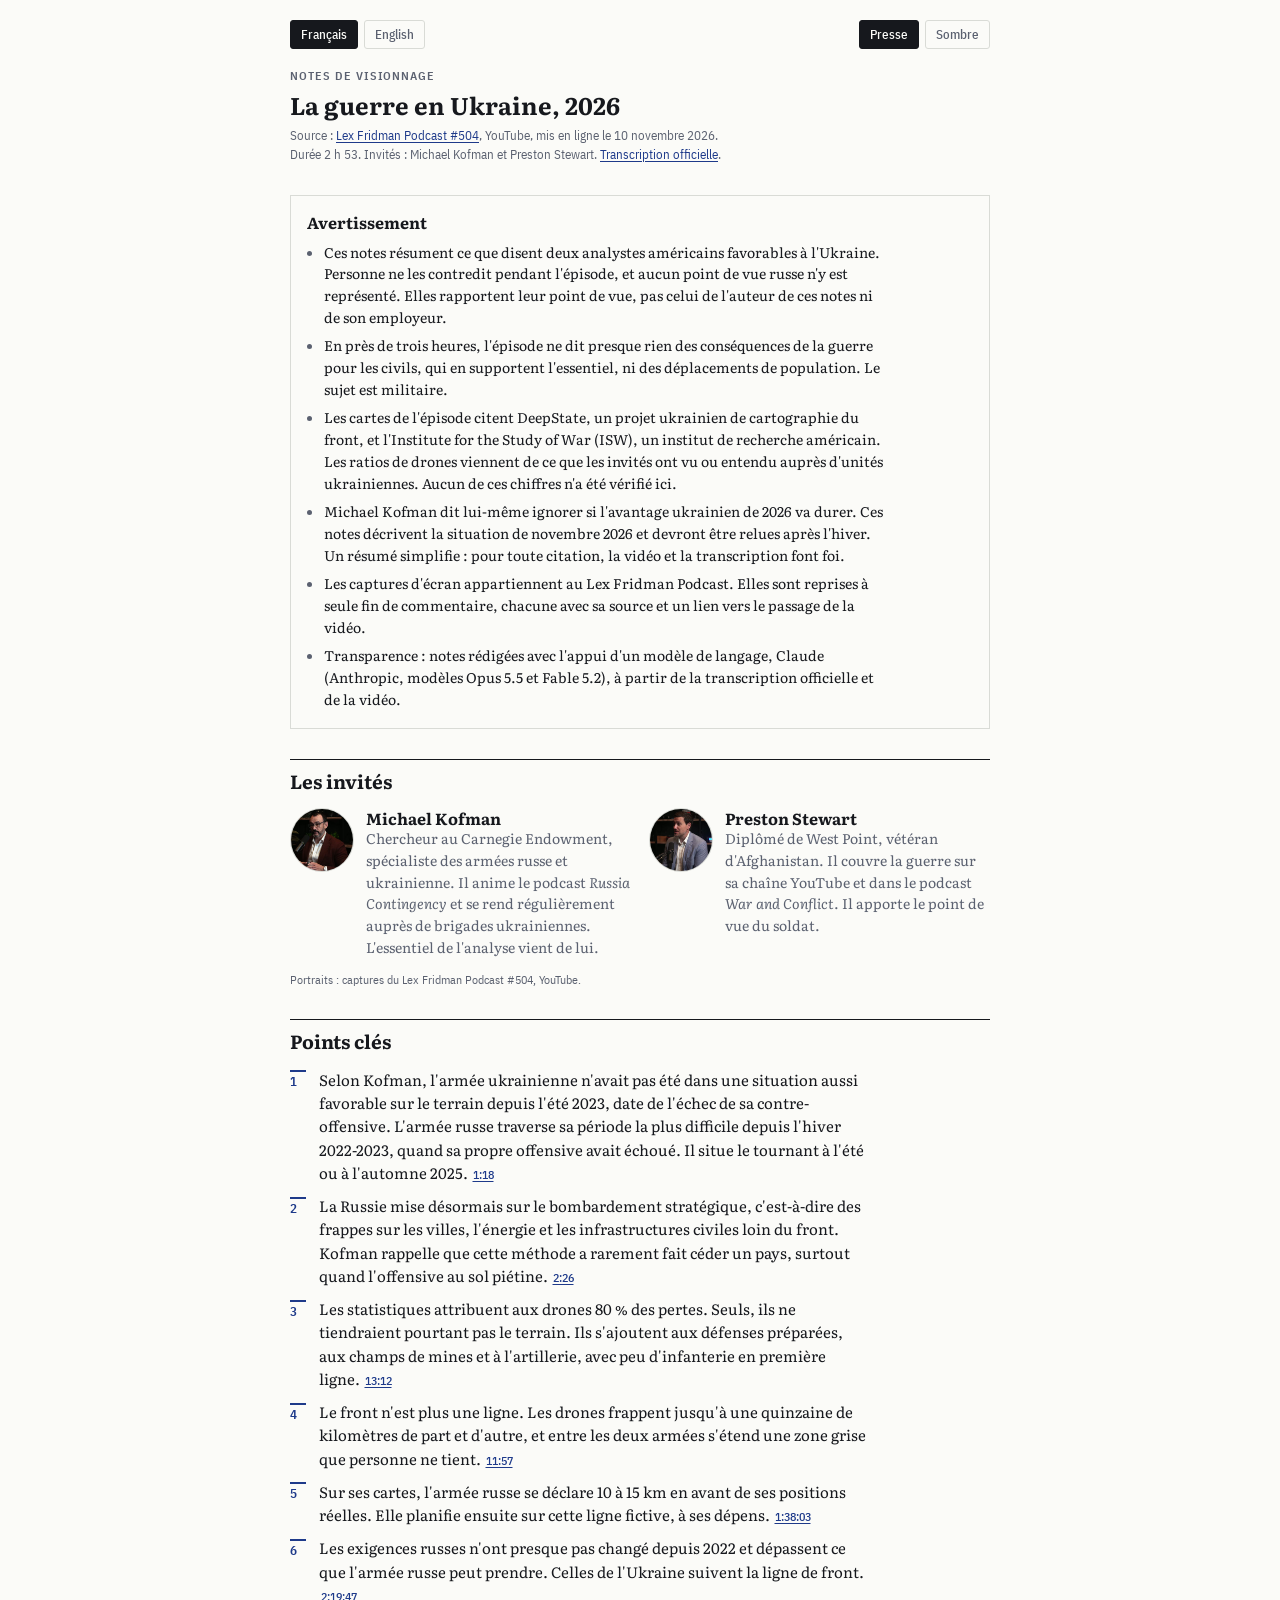
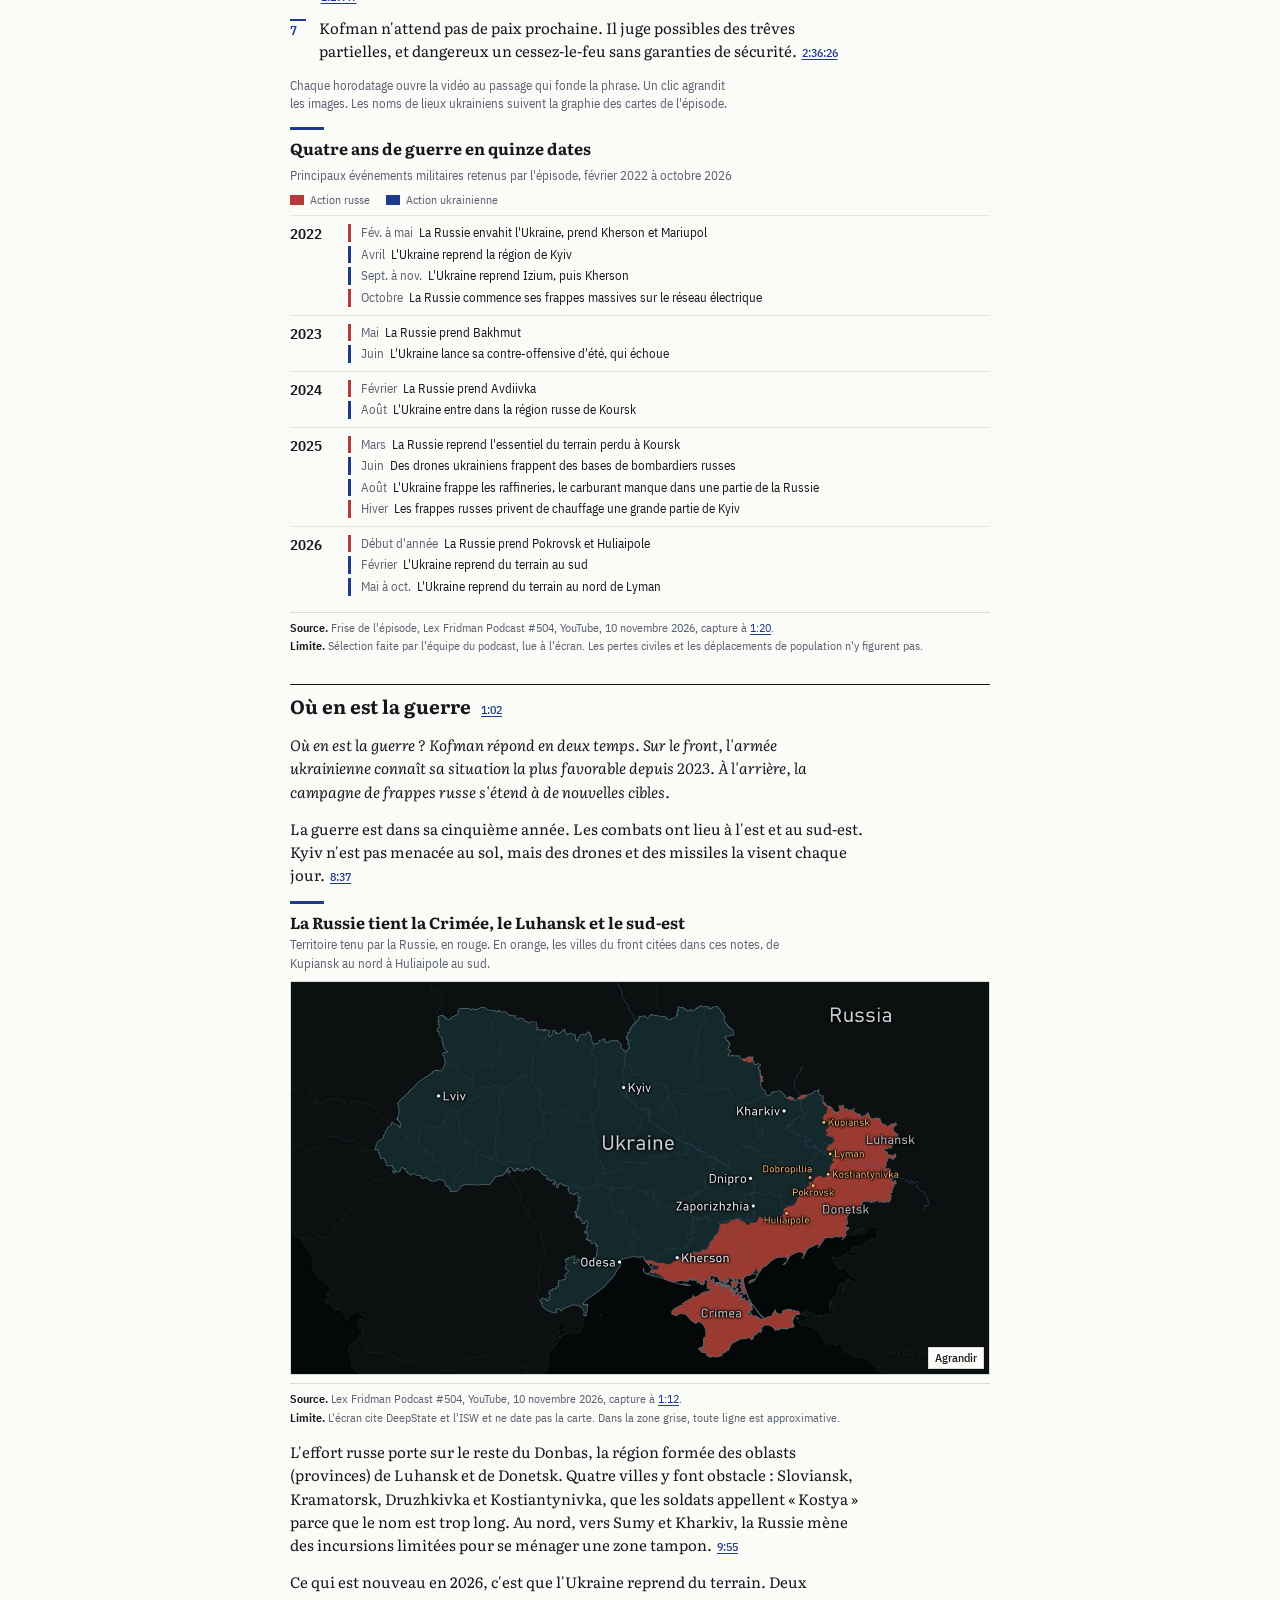
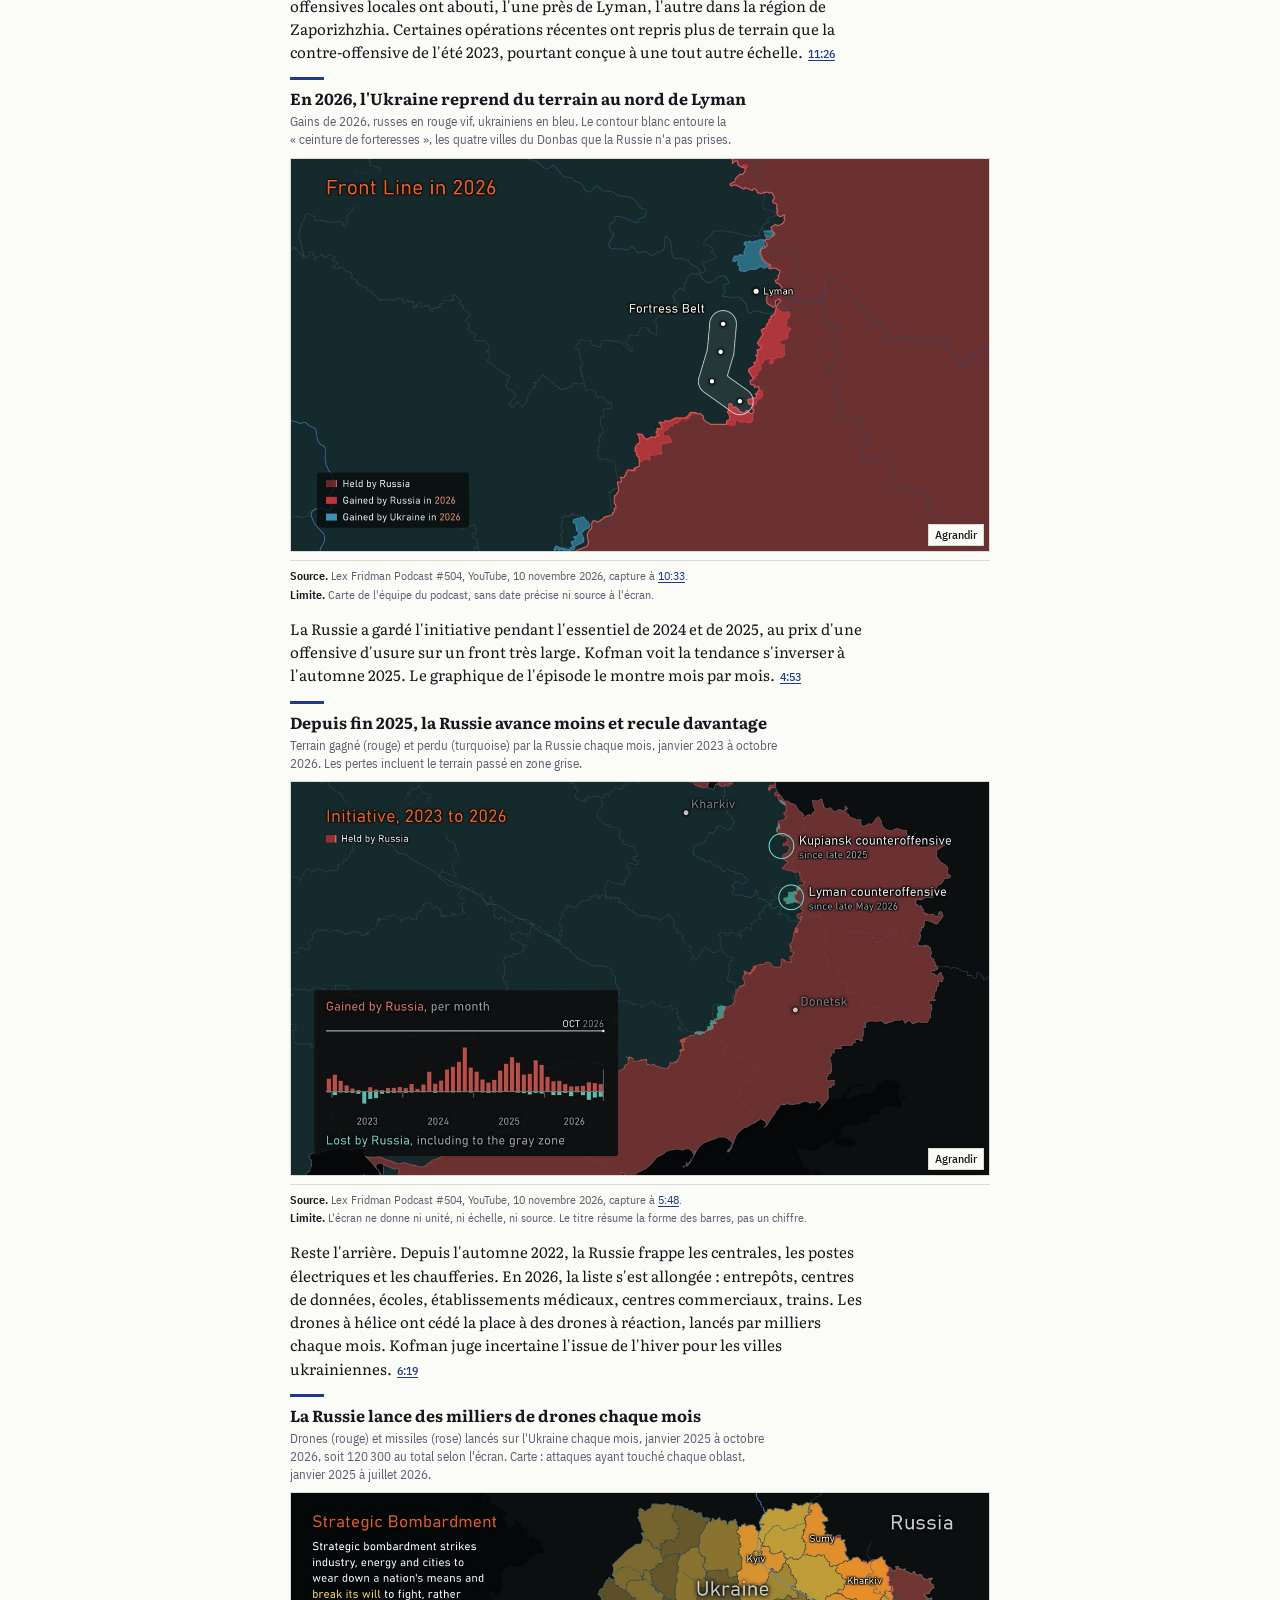
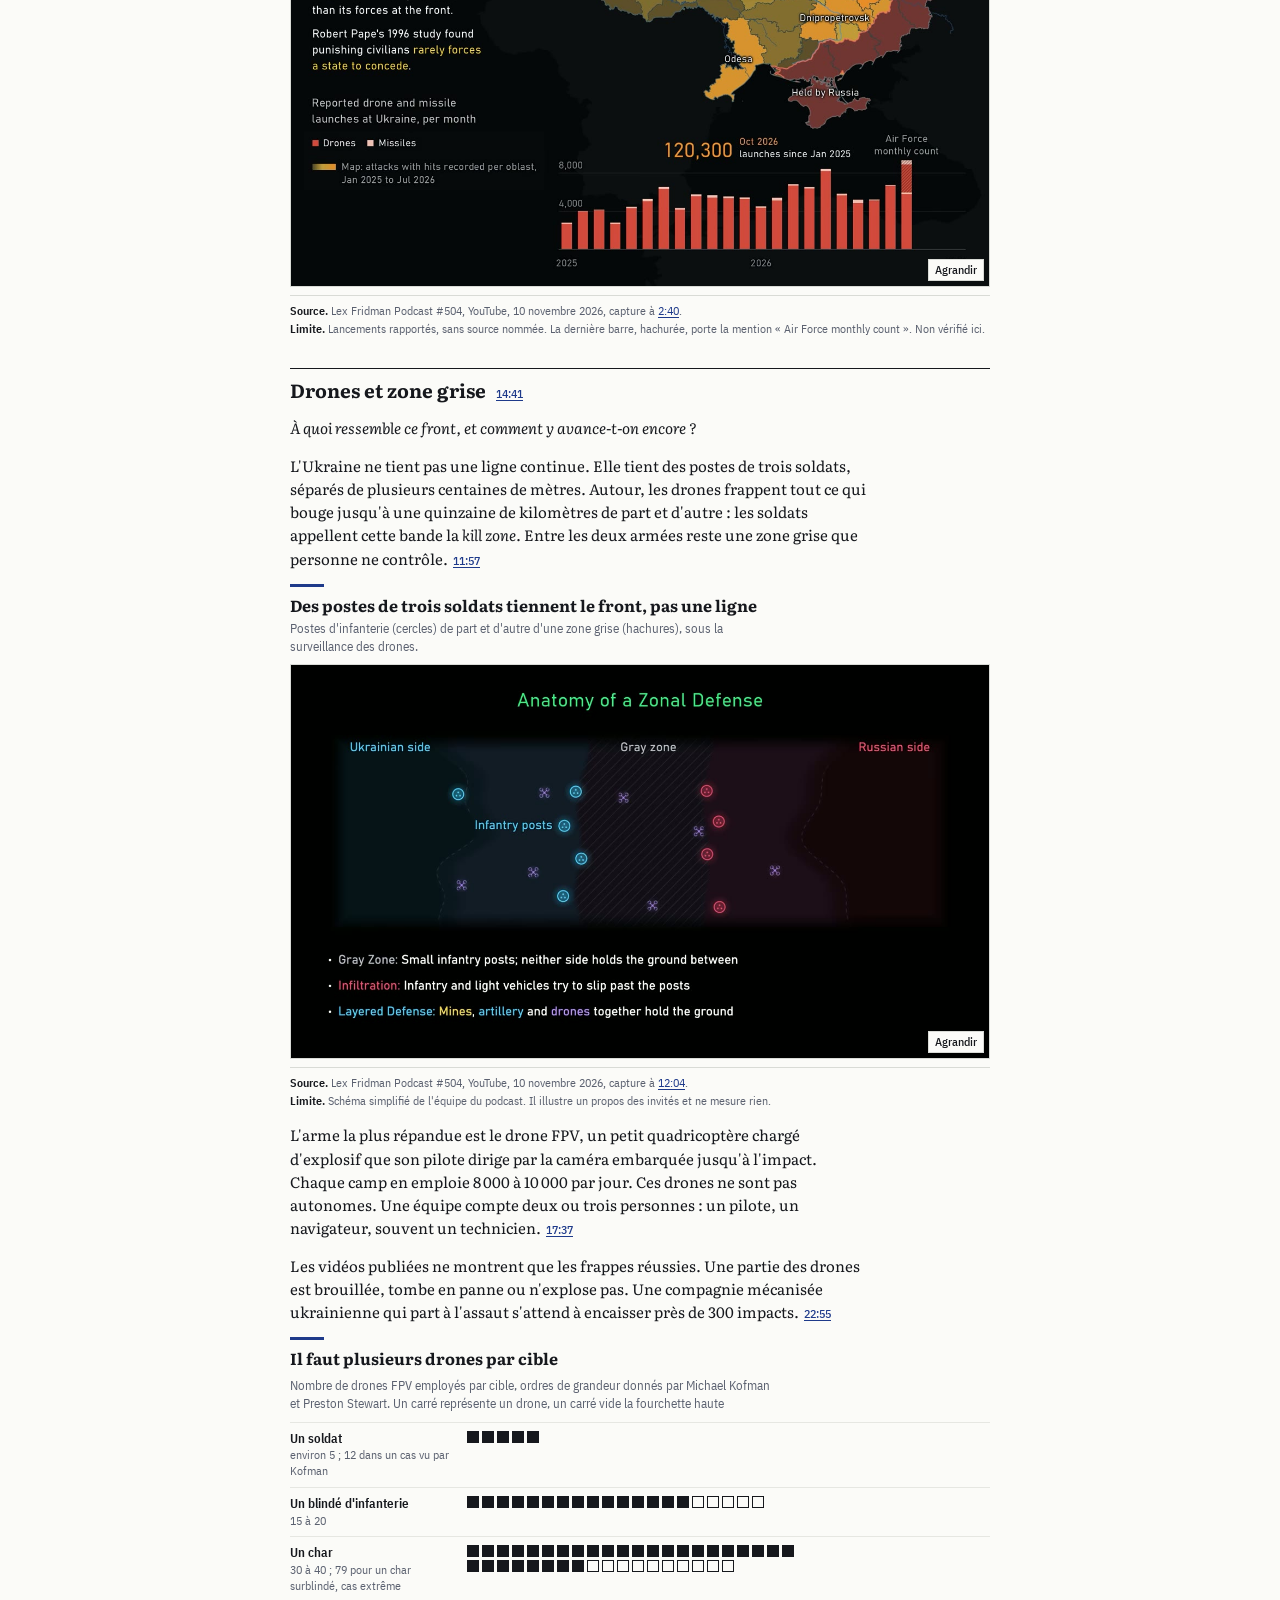
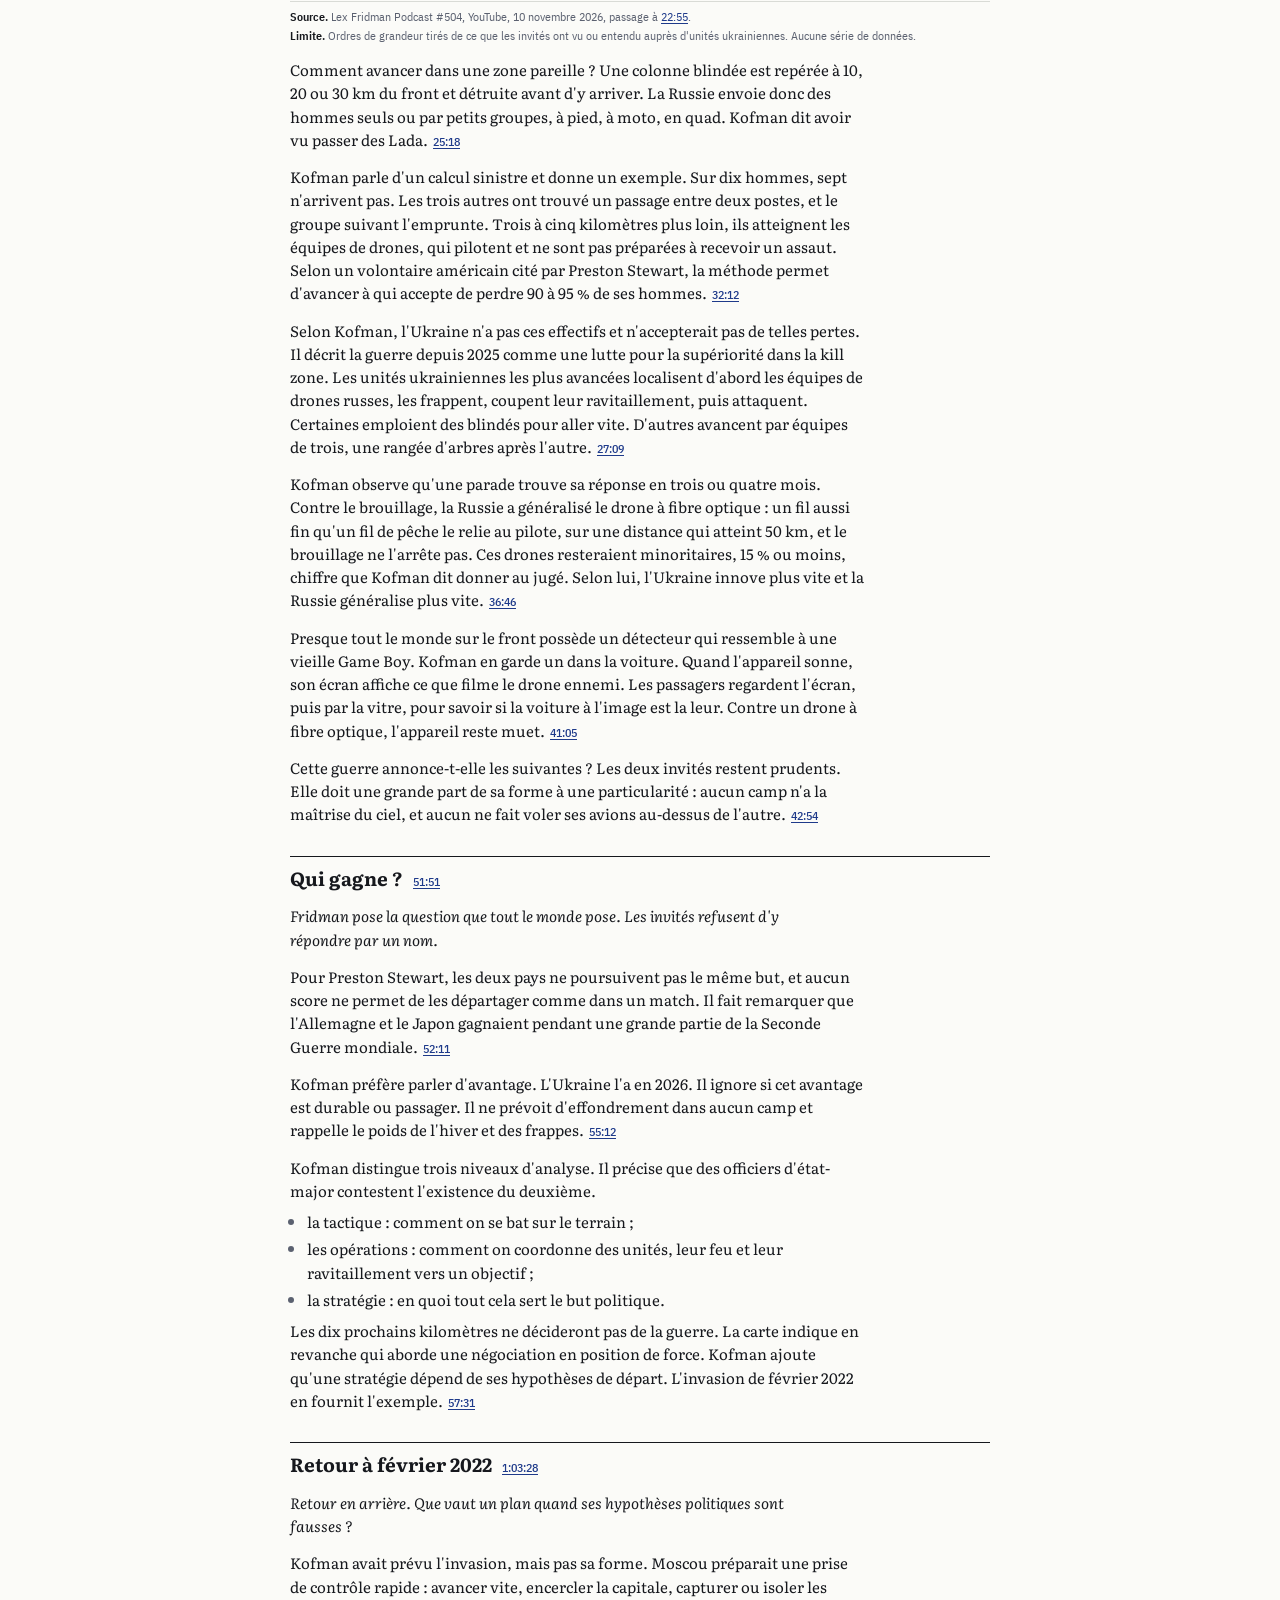
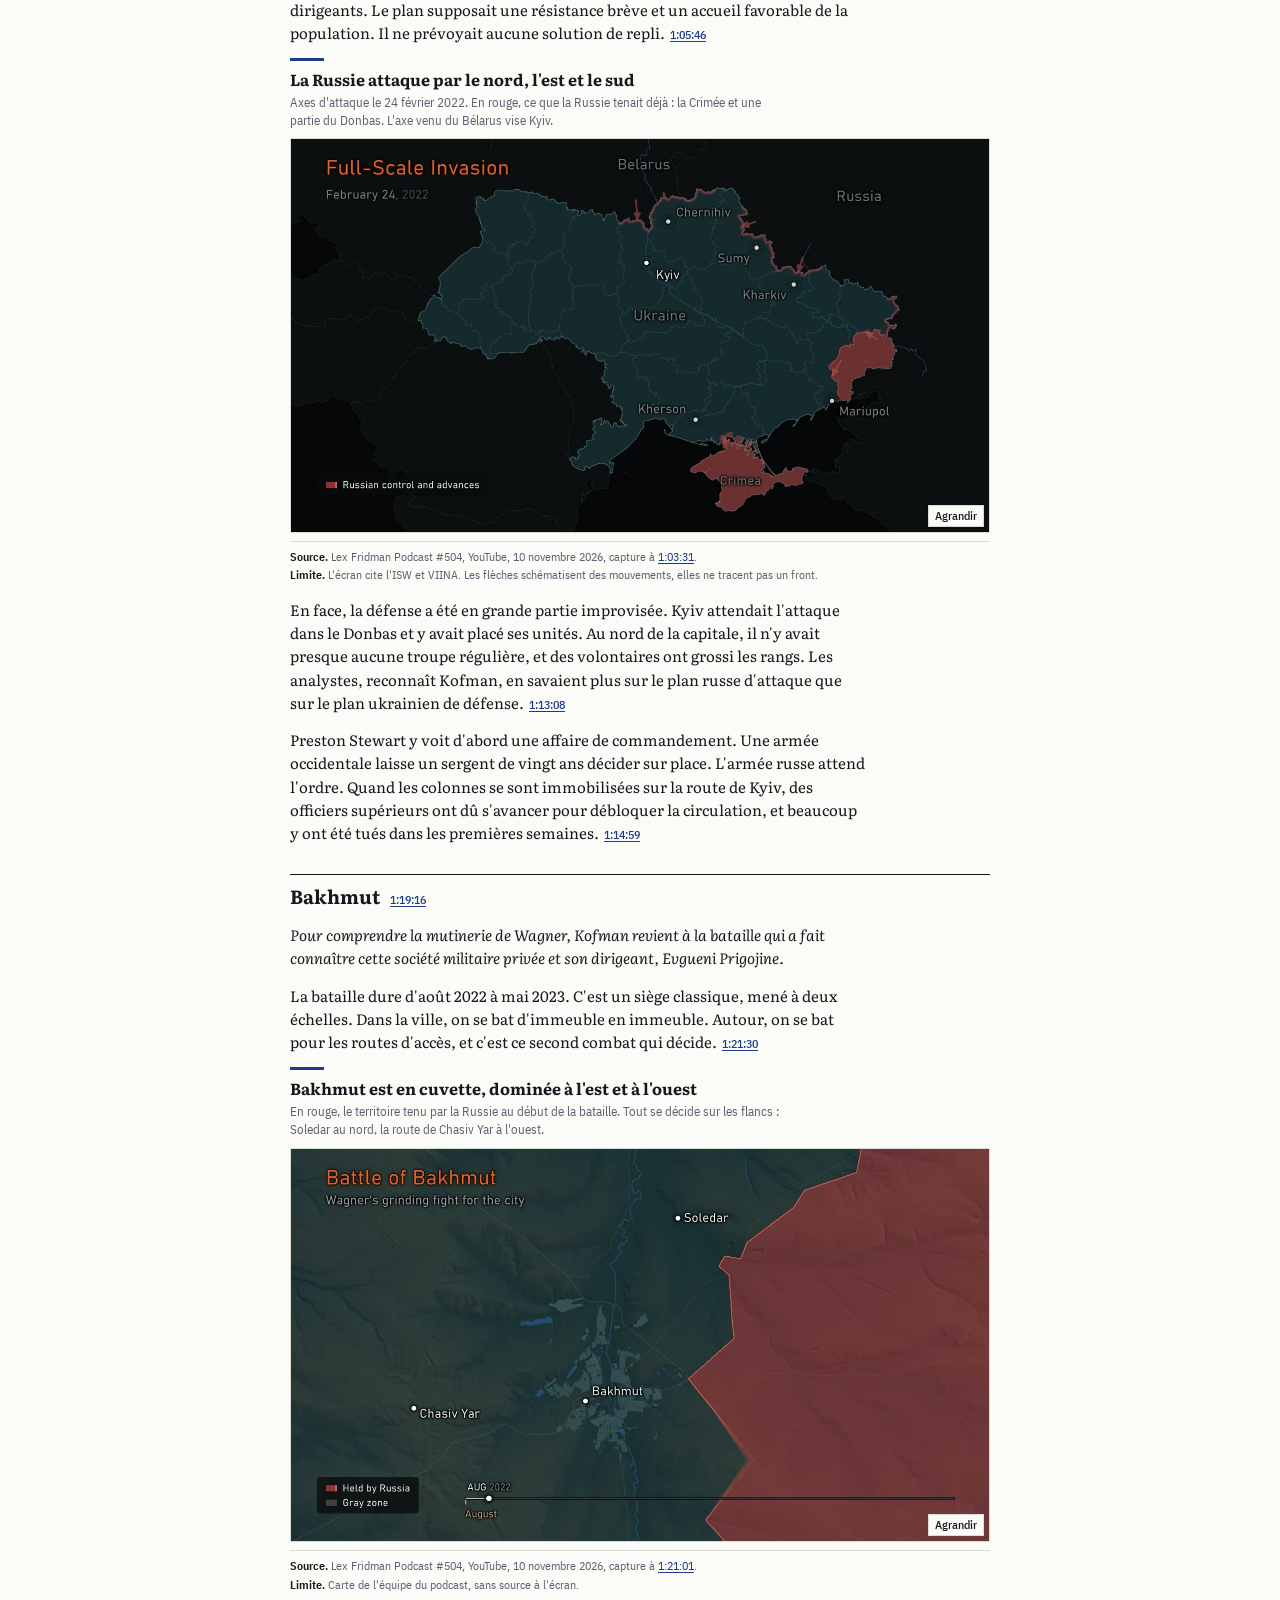
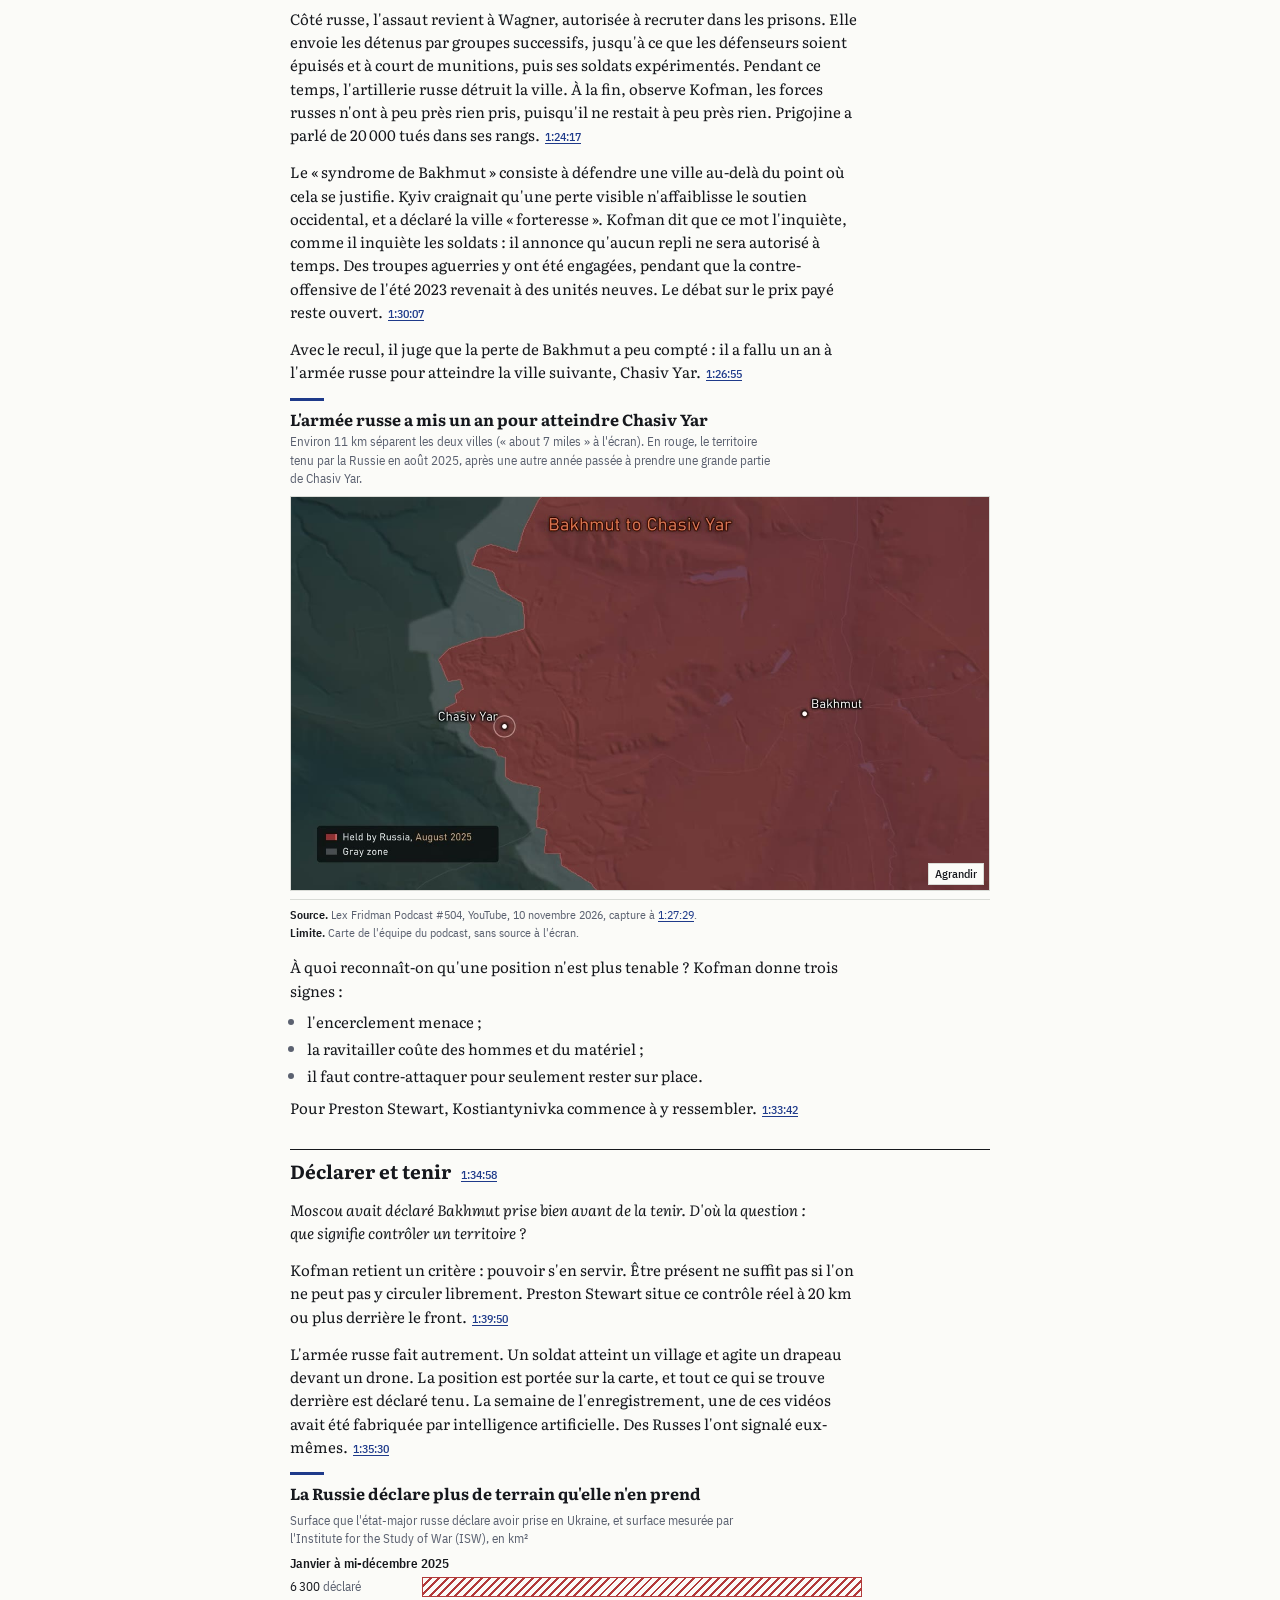
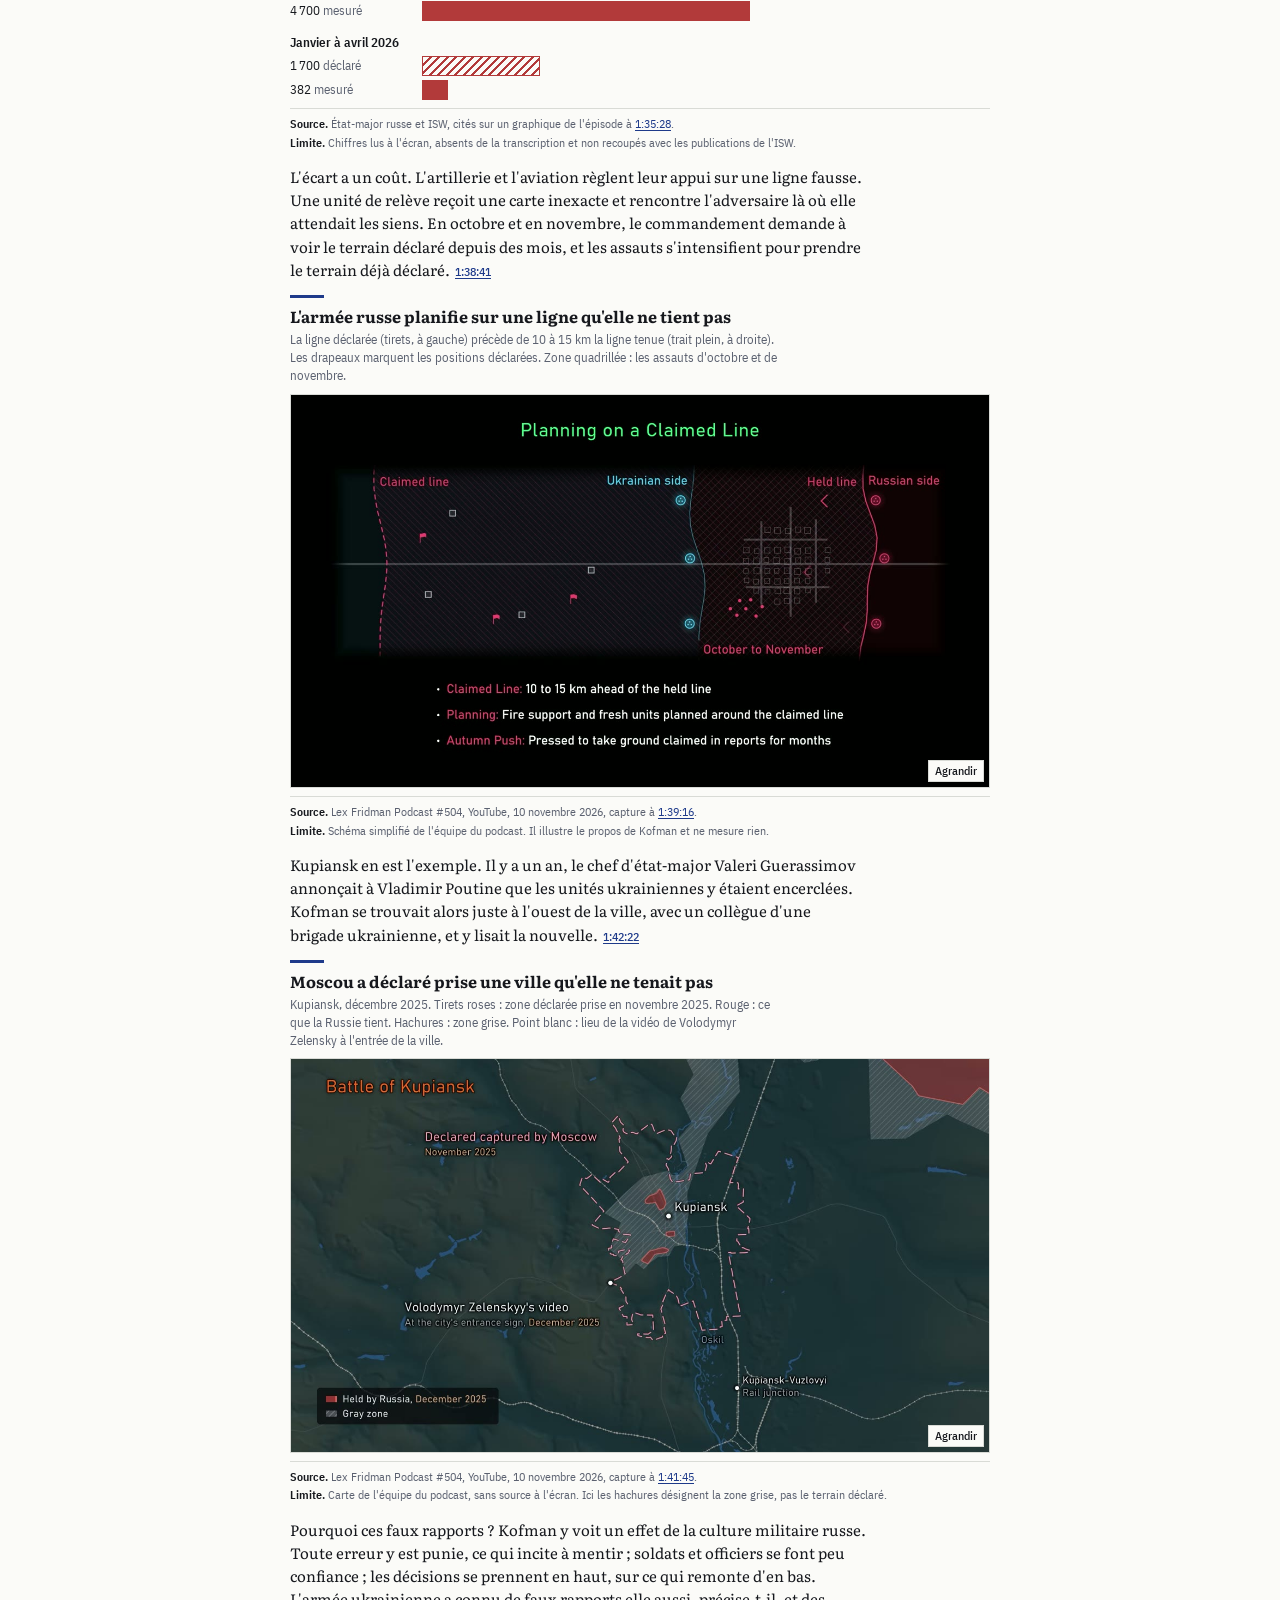
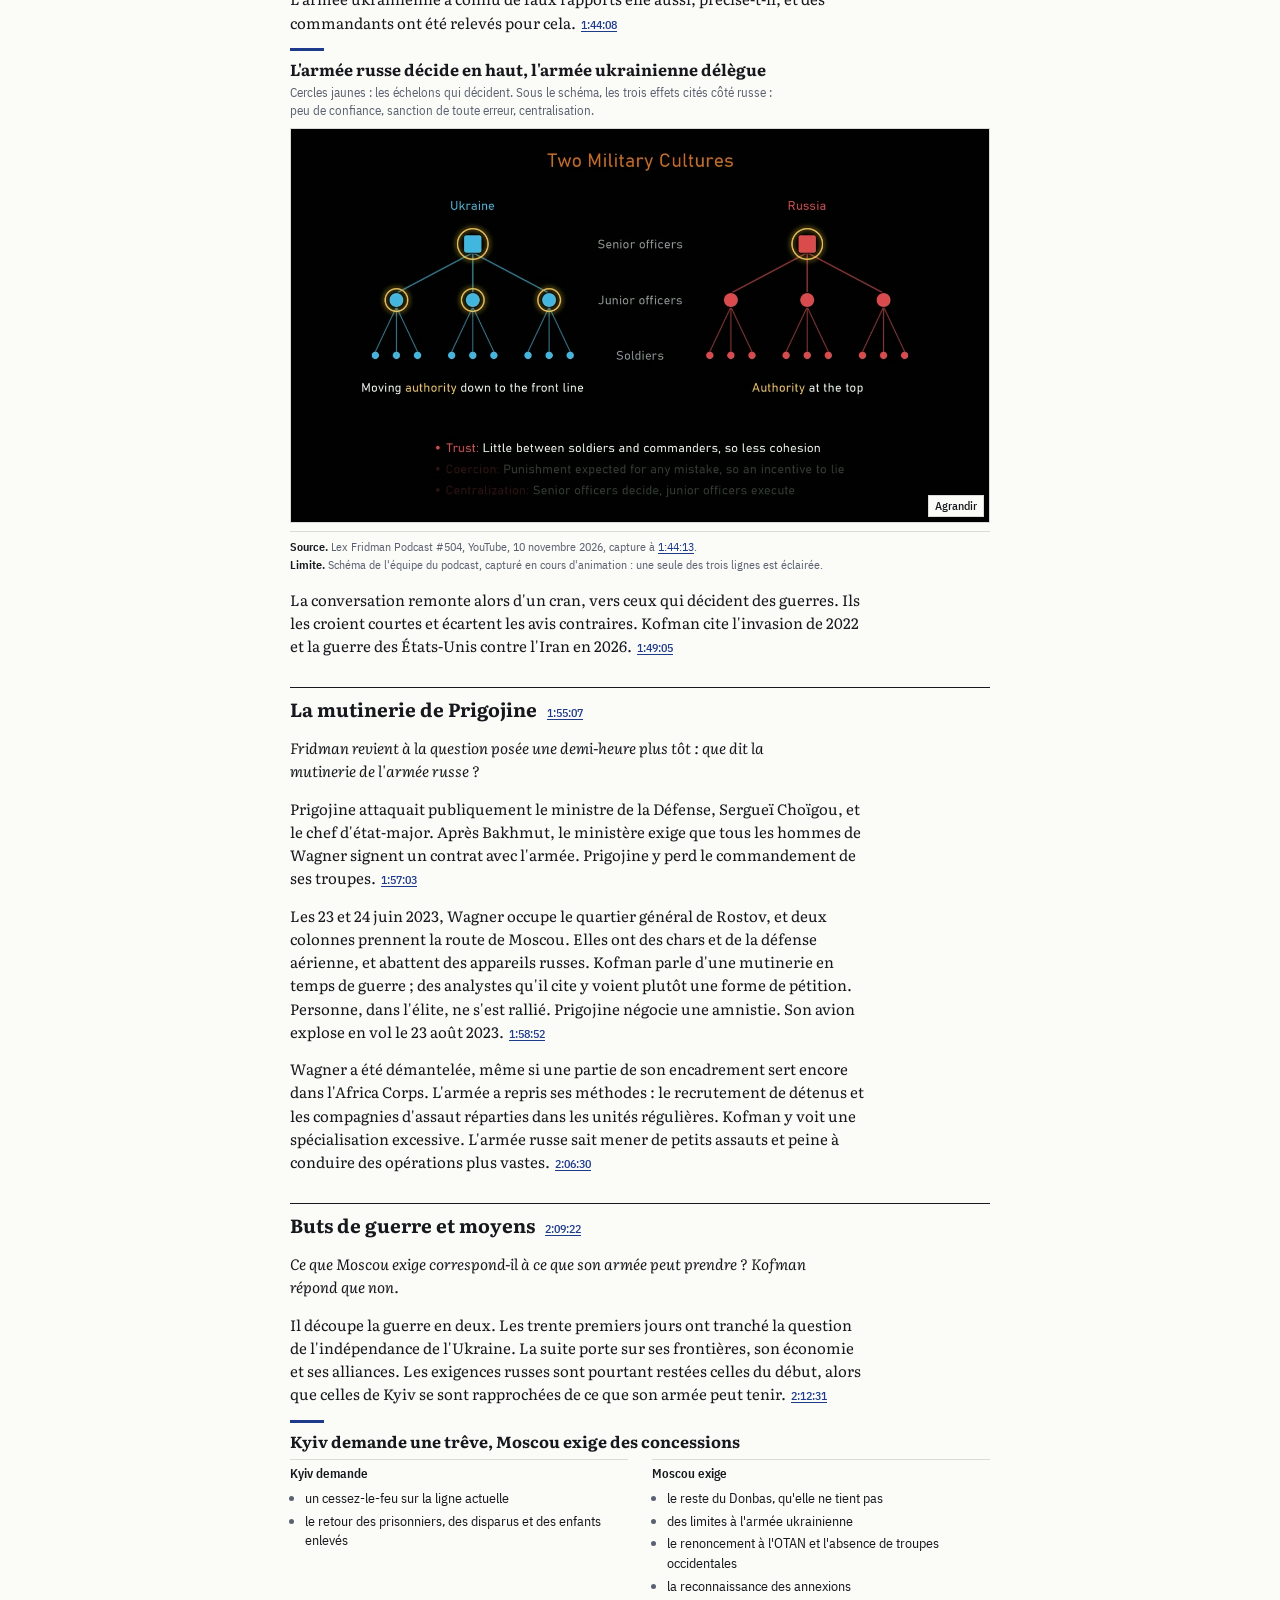
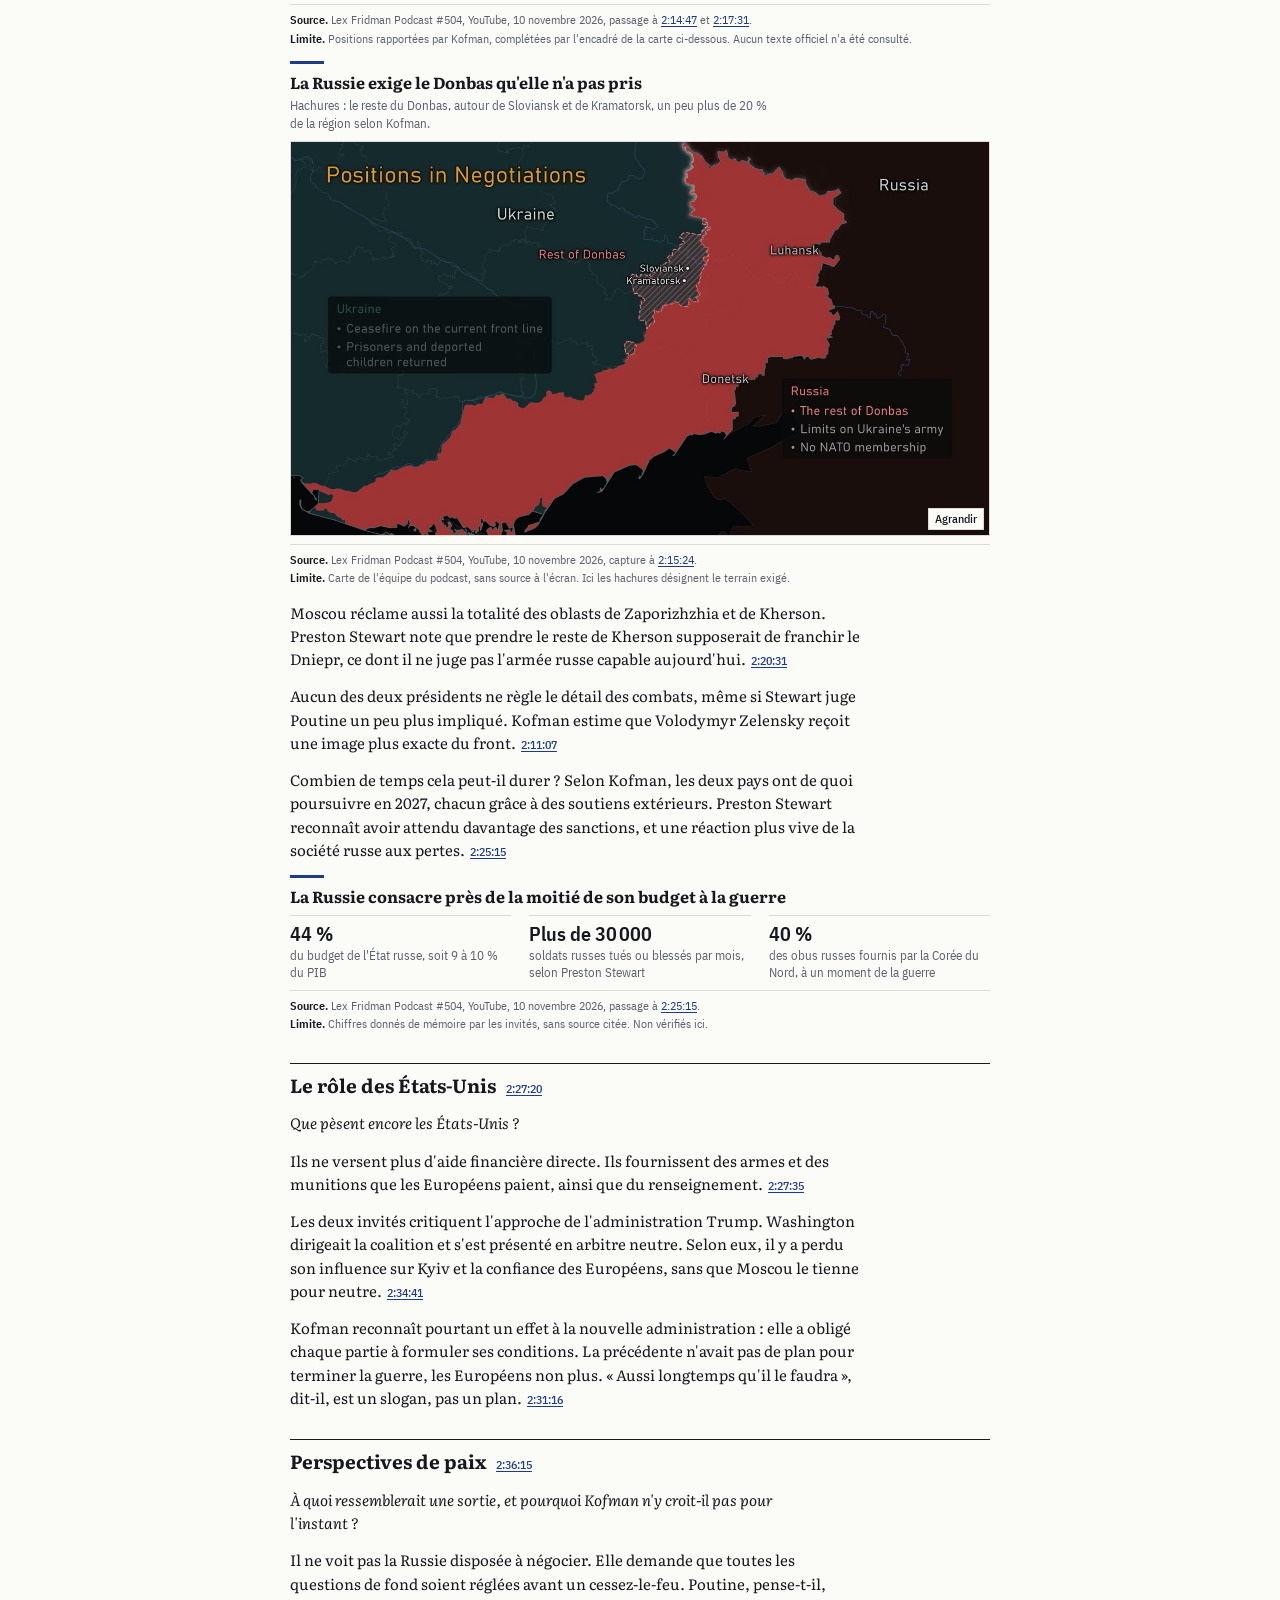
==== ukraine/index.html @ 03db3f8f "Premières versions des notes Ukraine et Soudan Co-Authored-By: Claude Fable 5.2 <noreply@anthropic.c" ====
<!doctype html>
<html lang="fr">
<head>
<meta charset="utf-8">
<meta name="viewport" content="width=device-width,initial-scale=1">
<meta name="robots" content="noindex">
</head>
<body>
<title>Lex Fridman #504, notes (Presse)</title>
<meta name="claude:viewport-fit-sides" content="cover">
<meta name="description" content="Viewing notes on Lex Fridman Podcast #504 with Michael Kofman and Preston Stewart on the war in Ukraine. French and English. Press layout.">
<link rel="preconnect" href="https://fonts.googleapis.com">
<link rel="stylesheet" href="https://fonts.googleapis.com/css2?family=Literata:ital,opsz,wght@0,7..72,400;0,7..72,700;1,7..72,400&family=IBM+Plex+Sans+Condensed:wght@400;500;600&family=Barlow+Condensed:wght@600&family=Source+Sans+3:ital,wght@0,400;0,600;1,400&display=swap">
<style>/* Layout: habillage Presse. Une colonne de 700 px, rien de centré. Chaque pièce suit le même gabarit : filet outremer, titre, description, figure, cartel (source, limite). Thème clair unique, assumé. */
:root{--paper:#fbfbf8;--ink:#16181d;--muted:#5b6170;--rule:#d9dbd6;--grid:#e6e7e2;--accent:#1e3a8a;--empty:#e9eae5;--ru:#b23a3a;--ua:#1e3a8a;
--f-title:"Literata",Georgia,serif;--f-text:"Literata",Georgia,serif;--f-data:"IBM Plex Sans Condensed","Arial Narrow",system-ui,sans-serif;--w-title:700;--s-h1:1.5rem;--s-h2:1.1875rem;--s-pt:1rem;color-scheme:light}
/* Second habillage au choix du lecteur : sombre, palette des cartes de l'épisode. */
:root[data-style="sombre"]{--paper:#0c1112;--ink:#e4ecea;--muted:#93a6a3;--rule:#24383b;--grid:#1c2b2d;--accent:#f2a650;--empty:#162022;--ru:#e8575c;--ua:#5fc4c9;
--f-title:"Barlow Condensed","Arial Narrow",system-ui,sans-serif;--f-text:"Source Sans 3",system-ui,-apple-system,"Segoe UI",sans-serif;--f-data:"Source Sans 3",system-ui,sans-serif;--w-title:600;--s-h1:2.1rem;--s-h2:1.45rem;--s-pt:1.15rem;color-scheme:dark}
:root[data-style="sombre"] body{font-size:1.02rem;line-height:1.6}
:root[data-style="sombre"] a{color:var(--ua)}
*{box-sizing:border-box}
body{margin:0;background:var(--paper);color:var(--ink);font:400 .9375rem/1.55 var(--f-text)}
.wrap{max-width:732px;margin:0 auto;padding-left:max(16px,env(safe-area-inset-left,0px));padding-right:max(16px,env(safe-area-inset-right,0px));padding-block:20px 64px}
[data-l="fr"] .L.en,[data-l="en"] .L.fr{display:none}
.L{display:grid;gap:30px}
.lang{display:flex;flex-wrap:wrap;gap:6px 18px;justify-content:space-between;padding-bottom:20px}
.lang div{display:flex;gap:6px}
.lang button{all:unset;cursor:pointer;font:500 .8125rem/1 var(--f-data);color:var(--muted);border:1px solid var(--rule);padding:7px 10px;border-radius:3px}
.lang button[aria-pressed="true"]{background:var(--ink);color:var(--paper);border-color:var(--ink)}
a{color:var(--accent);text-underline-offset:2px}
a:focus-visible,button:focus-visible{outline:2px solid var(--accent);outline-offset:2px}
h1,h2,h3{font-family:var(--f-title);font-weight:var(--w-title);margin:0;text-wrap:balance}
h1{font-size:var(--s-h1);line-height:1.15}
h2,h3{font-size:var(--s-h2);line-height:1.25}
p{margin:0;max-width:64ch}
.eyebrow{font:600 .75rem/1.2 var(--f-data);letter-spacing:.08em;text-transform:uppercase;color:var(--muted)}
header{display:grid;gap:8px}
.src{font:400 .8125rem/1.45 var(--f-data);color:var(--muted)}
section{display:grid;gap:14px}
.chap{display:flex;flex-wrap:wrap;align-items:baseline;gap:4px 10px;border-top:1px solid var(--ink);padding-top:10px}
.ts,.ref{font:500 .75rem/1 var(--f-data);white-space:nowrap}
.ref{margin-left:2px}
.warn{border:1px solid var(--rule);padding:16px 16px 18px;gap:10px}
.warn h2{font-size:1rem}
ul{margin:0;padding-left:1.1em;display:grid;gap:7px;max-width:64ch}
.warn li{font-size:.875rem}
li::marker{color:var(--muted)}
.guests{display:grid;grid-template-columns:1fr 1fr;gap:18px}
.guest{display:grid;grid-template-columns:64px minmax(0,1fr);gap:12px;align-items:start}
.guest img{width:64px;height:64px;object-fit:cover;border-radius:50%;border:1px solid var(--rule)}
.guest h3{font-size:1rem}
.guest p{font-size:.875rem;color:var(--muted)}
@media (max-width:620px){.guests{grid-template-columns:1fr}}
.key{display:grid;gap:10px;counter-reset:k;padding:0;margin:0;max-width:64ch}
.key li{list-style:none;position:relative;padding-left:1.9em}
.key li::before{counter-increment:k;content:counter(k);position:absolute;left:0;top:.2em;font:600 .8125rem/1.5 var(--f-data);color:var(--accent);border-top:2px solid var(--accent);width:1.2em}
.note{font:400 .8125rem/1.4 var(--f-data);color:var(--muted)}
/* Pièce : capture ou graphique */
figure,.piece{margin:0;display:grid;gap:8px}
figure::before,.piece::before{content:"";width:34px;height:3px;background:var(--accent)}

.pt{font:var(--w-title) var(--s-pt)/1.3 var(--f-title);margin:0;max-width:36em}
.sub{font:400 .8125rem/1.4 var(--f-data);color:var(--muted);max-width:70ch}
.cap{font:400 .875rem/1.45 var(--f-text);color:var(--ink);max-width:64ch}
.zoom{all:unset;display:block;cursor:zoom-in;position:relative}
.zoom img{width:100%;height:auto;display:block;border:1px solid var(--rule)}
.zoom::after{content:attr(data-z);position:absolute;right:6px;bottom:6px;font:500 .75rem/1 var(--f-data);color:var(--ink);background:var(--paper);border:1px solid var(--rule);padding:4px 6px}
.cartel{font:400 .75rem/1.45 var(--f-data);color:var(--muted);border-top:1px solid var(--rule);padding-top:6px;display:grid;gap:1px;max-width:none}
.cartel b{color:var(--ink);font-weight:600}
.cr{font:400 .75rem/1.4 var(--f-data);color:var(--muted)}
/* Chiffres */
.nums{display:grid;grid-template-columns:repeat(auto-fit,minmax(150px,1fr));gap:10px 18px}
.nums div{display:grid;gap:2px;align-content:start;border-top:1px solid var(--rule);padding-top:6px}
.nums b{font:600 1.25rem/1.15 var(--f-data);color:var(--ink);font-variant-numeric:tabular-nums}
.nums span{font:400 .8125rem/1.35 var(--f-data);color:var(--muted)}
/* Barres : hachures pour l'annoncé, aplat pour le mesuré */
.bars{display:grid;gap:14px}
.bar-g{display:grid;gap:4px}
.bar-n{font:600 .8125rem/1.3 var(--f-data);color:var(--ink)}
.bar-r{display:flex;align-items:center;gap:8px;min-width:0}
.bar-t{flex:1 1 auto;min-width:0;max-width:440px}
.bar{display:block;height:20px;min-width:3px}
.bar.full{background:var(--ru)}
.bar.hatch{background:repeating-linear-gradient(135deg,var(--ru) 0 2px,transparent 2px 6px);outline:1px solid var(--ru);outline-offset:-1px}
.bar-r b{font:400 .8125rem/1.2 var(--f-data);color:var(--ink);white-space:nowrap;font-variant-numeric:tabular-nums;flex:none;width:9.5em}
.bar-r b em{font-style:normal;color:var(--muted)}
/* Carrés : un drone */
.dot-g{display:grid;grid-template-columns:11em minmax(0,1fr);gap:4px 12px;align-items:start;padding-top:8px;border-top:1px solid var(--grid)}
.dot-g .bar-n small{display:block;font:400 .75rem/1.3 var(--f-data);color:var(--muted)}
.dots{display:flex;flex-wrap:wrap;gap:3px;max-width:330px}
.d{width:12px;height:12px;background:var(--accent);display:block}
.d.lo{background:transparent;outline:1px solid var(--accent);outline-offset:-1px}
@media (max-width:480px){.dot-g{grid-template-columns:1fr}.bar-r b{width:8em}}
.legend{display:flex;flex-wrap:wrap;gap:4px 16px;font:400 .75rem/1.2 var(--f-data);color:var(--muted)}
.legend span{display:inline-flex;align-items:center;gap:6px}
.legend i{width:14px;height:10px;display:block}
/* Frise */
.tl{display:grid}
.tl-y{display:grid;grid-template-columns:48px minmax(0,1fr);gap:10px;border-top:1px solid var(--grid);padding-block:8px}
.tl-y>b{font:600 .9375rem/1.3 var(--f-data);color:var(--ink);font-variant-numeric:tabular-nums}
.tl ul{gap:4px;padding:0;max-width:none}
.tl li{list-style:none;font:400 .8125rem/1.35 var(--f-data);color:var(--ink);padding-left:10px;border-left:3px solid var(--rule)}
.tl li.r{border-color:var(--ru)}.tl li.u{border-color:var(--ua)}
.tl li span{color:var(--muted);margin-right:6px}
footer{display:grid;gap:6px;border-top:1px solid var(--ink);padding-top:10px;font:400 .75rem/1.45 var(--f-data);color:var(--muted)}
footer p{max-width:none}
dialog{border:0;padding:0;background:transparent;max-width:min(96vw,1400px);width:96vw}
dialog::backdrop{background:rgba(22,24,29,.9)}
dialog img{width:100%;height:auto;display:block}
dialog button{all:unset;cursor:pointer;display:block;margin:10px auto 0;font:500 .8125rem/1 var(--f-data);color:var(--ink);border:1px solid var(--rule);padding:8px 12px;border-radius:3px;background:var(--paper)}

.lead{font-style:italic;color:var(--ink);max-width:60ch}
.lst{display:grid;gap:8px}
.lst ul{gap:4px}
.two{display:grid;grid-template-columns:1fr 1fr;gap:10px 24px}
.two>div{display:grid;gap:6px;align-content:start;border-top:1px solid var(--rule);padding-top:6px}
.two b{font:600 .8125rem/1.3 var(--f-data)}
.two ul{gap:3px;font:400 .875rem/1.4 var(--f-data);max-width:none}
@media (max-width:520px){.two{grid-template-columns:1fr}}
.d{background:var(--ink)}
.d.lo{outline-color:var(--ink)}
figure .pt+.sub{margin-top:-4px}
</style>
<div class="wrap" id="root" data-l="fr">
<nav class="lang" aria-label="Langue et habillage / Language and style"><div><button type="button" id="b-fr" aria-pressed="true">Français</button><button type="button" id="b-en" aria-pressed="false">English</button></div><div><button type="button" id="s-presse" aria-pressed="true">Presse</button><button type="button" id="s-sombre" aria-pressed="false">Sombre</button></div></nav>
<article class='L fr' lang='fr'>
<header><span class='eyebrow'>Notes de visionnage</span><h1>La guerre en Ukraine, 2026</h1><p class='src'>Source : <a href='https://www.youtube.com/watch?v=2hJkprFnzhY'>Lex Fridman Podcast #504</a>, YouTube, mis en ligne le 10 novembre 2026. Durée 2 h 53. Invités : Michael Kofman et Preston Stewart. <a href='https://lexfridman.com/preston-stewart-michael-kofman-transcript'>Transcription officielle</a>.</p></header>
<section class='warn'><h2>Avertissement</h2><ul><li>Ces notes résument ce que disent deux analystes américains favorables à l'Ukraine. Personne ne les contredit pendant l'épisode, et aucun point de vue russe n'y est représenté. Elles rapportent leur point de vue, pas celui de l'auteur de ces notes ni de son employeur.</li><li>En près de trois heures, l'épisode ne dit presque rien des conséquences de la guerre pour les civils, qui en supportent l'essentiel, ni des déplacements de population. Le sujet est militaire.</li><li>Les cartes de l'épisode citent DeepState, un projet ukrainien de cartographie du front, et l'Institute for the Study of War (ISW), un institut de recherche américain. Les ratios de drones viennent de ce que les invités ont vu ou entendu auprès d'unités ukrainiennes. Aucun de ces chiffres n'a été vérifié ici.</li><li>Michael Kofman dit lui-même ignorer si l'avantage ukrainien de 2026 va durer. Ces notes décrivent la situation de novembre 2026 et devront être relues après l'hiver. Un résumé simplifie : pour toute citation, la vidéo et la transcription font foi.</li><li>Les captures d'écran appartiennent au Lex Fridman Podcast. Elles sont reprises à seule fin de commentaire, chacune avec sa source et un lien vers le passage de la vidéo.</li><li>Transparence : notes rédigées avec l'appui d'un modèle de langage, Claude (Anthropic, modèles Opus 5.5 et Fable 5.2), à partir de la transcription officielle et de la vidéo.</li></ul></section>
<section><div class='chap'><h2>Les invités</h2></div><div class='guests'><div class='guest'><img src='img/kofman.jpg' alt='Michael Kofman'><div><h3>Michael Kofman</h3><p>Chercheur au Carnegie Endowment, spécialiste des armées russe et ukrainienne. Il anime le podcast <em>Russia Contingency</em> et se rend régulièrement auprès de brigades ukrainiennes. L'essentiel de l'analyse vient de lui.</p></div></div><div class='guest'><img src='img/stewart.jpg' alt='Preston Stewart'><div><h3>Preston Stewart</h3><p>Diplômé de West Point, vétéran d'Afghanistan. Il couvre la guerre sur sa chaîne YouTube et dans le podcast <em>War and Conflict</em>. Il apporte le point de vue du soldat.</p></div></div></div><p class='cr'>Portraits : captures du Lex Fridman Podcast #504, YouTube.</p></section>
<section><div class='chap'><h2>Points clés</h2></div><ol class='key'><li>Selon Kofman, l'armée ukrainienne n'avait pas été dans une situation aussi favorable sur le terrain depuis l'été 2023, date de l'échec de sa contre-offensive. L'armée russe traverse sa période la plus difficile depuis l'hiver 2022-2023, quand sa propre offensive avait échoué. Il situe le tournant à l'été ou à l'automne 2025. <a class="ref" href='https://www.youtube.com/watch?v=2hJkprFnzhY&amp;t=76s' target='_blank' rel='noopener'>1:18</a></li><li>La Russie mise désormais sur le bombardement stratégique, c'est-à-dire des frappes sur les villes, l'énergie et les infrastructures civiles loin du front. Kofman rappelle que cette méthode a rarement fait céder un pays, surtout quand l'offensive au sol piétine. <a class="ref" href='https://www.youtube.com/watch?v=2hJkprFnzhY&amp;t=144s' target='_blank' rel='noopener'>2:26</a></li><li>Les statistiques attribuent aux drones 80 % des pertes. Seuls, ils ne tiendraient pourtant pas le terrain. Ils s'ajoutent aux défenses préparées, aux champs de mines et à l'artillerie, avec peu d'infanterie en première ligne. <a class="ref" href='https://www.youtube.com/watch?v=2hJkprFnzhY&amp;t=790s' target='_blank' rel='noopener'>13:12</a></li><li>Le front n'est plus une ligne. Les drones frappent jusqu'à une quinzaine de kilomètres de part et d'autre, et entre les deux armées s'étend une zone grise que personne ne tient. <a class="ref" href='https://www.youtube.com/watch?v=2hJkprFnzhY&amp;t=715s' target='_blank' rel='noopener'>11:57</a></li><li>Sur ses cartes, l'armée russe se déclare 10 à 15 km en avant de ses positions réelles. Elle planifie ensuite sur cette ligne fictive, à ses dépens. <a class="ref" href='https://www.youtube.com/watch?v=2hJkprFnzhY&amp;t=5881s' target='_blank' rel='noopener'>1:38:03</a></li><li>Les exigences russes n'ont presque pas changé depuis 2022 et dépassent ce que l'armée russe peut prendre. Celles de l'Ukraine suivent la ligne de front. <a class="ref" href='https://www.youtube.com/watch?v=2hJkprFnzhY&amp;t=8385s' target='_blank' rel='noopener'>2:19:47</a></li><li>Kofman n'attend pas de paix prochaine. Il juge possibles des trêves partielles, et dangereux un cessez-le-feu sans garanties de sécurité. <a class="ref" href='https://www.youtube.com/watch?v=2hJkprFnzhY&amp;t=9384s' target='_blank' rel='noopener'>2:36:26</a></li></ol><p class='note'>Chaque horodatage ouvre la vidéo au passage qui fonde la phrase. Un clic agrandit les images. Les noms de lieux ukrainiens suivent la graphie des cartes de l'épisode.</p><div class='piece'><p class='pt'>Quatre ans de guerre en quinze dates</p><p class='sub'>Principaux événements militaires retenus par l'épisode, février 2022 à octobre 2026</p><div class='legend'><span><i style='background:var(--ru)'></i>Action russe</span><span><i style='background:var(--ua)'></i>Action ukrainienne</span></div><div class='tl'><div class='tl-y'><b>2022</b><ul><li class='r'><span>Fév. à mai</span>La Russie envahit l'Ukraine, prend Kherson et Mariupol</li><li class='u'><span>Avril</span>L'Ukraine reprend la région de Kyiv</li><li class='u'><span>Sept. à nov.</span>L'Ukraine reprend Izium, puis Kherson</li><li class='r'><span>Octobre</span>La Russie commence ses frappes massives sur le réseau électrique</li></ul></div><div class='tl-y'><b>2023</b><ul><li class='r'><span>Mai</span>La Russie prend Bakhmut</li><li class='u'><span>Juin</span>L'Ukraine lance sa contre-offensive d'été, qui échoue</li></ul></div><div class='tl-y'><b>2024</b><ul><li class='r'><span>Février</span>La Russie prend Avdiivka</li><li class='u'><span>Août</span>L'Ukraine entre dans la région russe de Koursk</li></ul></div><div class='tl-y'><b>2025</b><ul><li class='r'><span>Mars</span>La Russie reprend l'essentiel du terrain perdu à Koursk</li><li class='u'><span>Juin</span>Des drones ukrainiens frappent des bases de bombardiers russes</li><li class='u'><span>Août</span>L'Ukraine frappe les raffineries, le carburant manque dans une partie de la Russie</li><li class='r'><span>Hiver</span>Les frappes russes privent de chauffage une grande partie de Kyiv</li></ul></div><div class='tl-y'><b>2026</b><ul><li class='r'><span>Début d'année</span>La Russie prend Pokrovsk et Huliaipole</li><li class='u'><span>Février</span>L'Ukraine reprend du terrain au sud</li><li class='u'><span>Mai à oct.</span>L'Ukraine reprend du terrain au nord de Lyman</li></ul></div></div><p class='cartel'><span><b>Source.</b> Frise de l'épisode, Lex Fridman Podcast #504, YouTube, 10 novembre 2026, capture à <a href='https://www.youtube.com/watch?v=2hJkprFnzhY&amp;t=78s' target='_blank' rel='noopener'>1:20</a>.</span><span><b>Limite.</b> Sélection faite par l'équipe du podcast, lue à l'écran. Les pertes civiles et les déplacements de population n'y figurent pas.</span></p></div></section>
<section><div class='chap'><h3>Où en est la guerre</h3><a class="ts" href='https://www.youtube.com/watch?v=2hJkprFnzhY&amp;t=60s' target='_blank' rel='noopener'>1:02</a></div>
<p class='lead'>Où en est la guerre ? Kofman répond en deux temps. Sur le front, l'armée ukrainienne connaît sa situation la plus favorable depuis 2023. À l'arrière, la campagne de frappes russe s'étend à de nouvelles cibles.</p>
<p>La guerre est dans sa cinquième année. Les combats ont lieu à l'est et au sud-est. Kyiv n'est pas menacée au sol, mais des drones et des missiles la visent chaque jour. <a class="ref" href='https://www.youtube.com/watch?v=2hJkprFnzhY&amp;t=515s' target='_blank' rel='noopener'>8:37</a></p>
<figure><p class='pt'>La Russie tient la Crimée, le Luhansk et le sud-est</p><p class='sub'>Territoire tenu par la Russie, en rouge. En orange, les villes du front citées dans ces notes, de Kupiansk au nord à Huliaipole au sud.</p><button class='zoom' type='button' data-z='Agrandir'><img src='img/carte-ensemble.jpg' alt='La Russie tient la Crimée, le Luhansk et le sud-est. Territoire tenu par la Russie, en rouge. En orange, les villes du front citées dans ces notes, de Kupiansk au nord à Huliaipole au sud.' loading='lazy'></button><p class='cartel'><span><b>Source.</b> Lex Fridman Podcast #504, YouTube, 10 novembre 2026, capture à <a href='https://www.youtube.com/watch?v=2hJkprFnzhY&amp;t=70s' target='_blank' rel='noopener'>1:12</a>.</span><span><b>Limite.</b> L'écran cite DeepState et l'ISW et ne date pas la carte. Dans la zone grise, toute ligne est approximative.</span></p></figure>
<p>L'effort russe porte sur le reste du Donbas, la région formée des oblasts (provinces) de Luhansk et de Donetsk. Quatre villes y font obstacle : Sloviansk, Kramatorsk, Druzhkivka et Kostiantynivka, que les soldats appellent « Kostya » parce que le nom est trop long. Au nord, vers Sumy et Kharkiv, la Russie mène des incursions limitées pour se ménager une zone tampon. <a class="ref" href='https://www.youtube.com/watch?v=2hJkprFnzhY&amp;t=593s' target='_blank' rel='noopener'>9:55</a></p>
<p>Ce qui est nouveau en 2026, c'est que l'Ukraine reprend du terrain. Deux offensives locales ont abouti, l'une près de Lyman, l'autre dans la région de Zaporizhzhia. Certaines opérations récentes ont repris plus de terrain que la contre-offensive de l'été 2023, pourtant conçue à une tout autre échelle. <a class="ref" href='https://www.youtube.com/watch?v=2hJkprFnzhY&amp;t=684s' target='_blank' rel='noopener'>11:26</a></p>
<figure><p class='pt'>En 2026, l'Ukraine reprend du terrain au nord de Lyman</p><p class='sub'>Gains de 2026, russes en rouge vif, ukrainiens en bleu. Le contour blanc entoure la « ceinture de forteresses », les quatre villes du Donbas que la Russie n'a pas prises.</p><button class='zoom' type='button' data-z='Agrandir'><img src='img/front-2026.jpg' alt='En 2026, l&#x27;Ukraine reprend du terrain au nord de Lyman. Gains de 2026, russes en rouge vif, ukrainiens en bleu. Le contour blanc entoure la « ceinture de forteresses », les quatre villes du Donbas que la Russie n&#x27;a pas prises.' loading='lazy'></button><p class='cartel'><span><b>Source.</b> Lex Fridman Podcast #504, YouTube, 10 novembre 2026, capture à <a href='https://www.youtube.com/watch?v=2hJkprFnzhY&amp;t=631s' target='_blank' rel='noopener'>10:33</a>.</span><span><b>Limite.</b> Carte de l'équipe du podcast, sans date précise ni source à l'écran.</span></p></figure>
<p>La Russie a gardé l'initiative pendant l'essentiel de 2024 et de 2025, au prix d'une offensive d'usure sur un front très large. Kofman voit la tendance s'inverser à l'automne 2025. Le graphique de l'épisode le montre mois par mois. <a class="ref" href='https://www.youtube.com/watch?v=2hJkprFnzhY&amp;t=291s' target='_blank' rel='noopener'>4:53</a></p>
<figure><p class='pt'>Depuis fin 2025, la Russie avance moins et recule davantage</p><p class='sub'>Terrain gagné (rouge) et perdu (turquoise) par la Russie chaque mois, janvier 2023 à octobre 2026. Les pertes incluent le terrain passé en zone grise.</p><button class='zoom' type='button' data-z='Agrandir'><img src='img/initiative.jpg' alt='Depuis fin 2025, la Russie avance moins et recule davantage. Terrain gagné (rouge) et perdu (turquoise) par la Russie chaque mois, janvier 2023 à octobre 2026. Les pertes incluent le terrain passé en zone grise.' loading='lazy'></button><p class='cartel'><span><b>Source.</b> Lex Fridman Podcast #504, YouTube, 10 novembre 2026, capture à <a href='https://www.youtube.com/watch?v=2hJkprFnzhY&amp;t=346s' target='_blank' rel='noopener'>5:48</a>.</span><span><b>Limite.</b> L'écran ne donne ni unité, ni échelle, ni source. Le titre résume la forme des barres, pas un chiffre.</span></p></figure>
<p>Reste l'arrière. Depuis l'automne 2022, la Russie frappe les centrales, les postes électriques et les chaufferies. En 2026, la liste s'est allongée : entrepôts, centres de données, écoles, établissements médicaux, centres commerciaux, trains. Les drones à hélice ont cédé la place à des drones à réaction, lancés par milliers chaque mois. Kofman juge incertaine l'issue de l'hiver pour les villes ukrainiennes. <a class="ref" href='https://www.youtube.com/watch?v=2hJkprFnzhY&amp;t=377s' target='_blank' rel='noopener'>6:19</a></p>
<figure><p class='pt'>La Russie lance des milliers de drones chaque mois</p><p class='sub'>Drones (rouge) et missiles (rose) lancés sur l'Ukraine chaque mois, janvier 2025 à octobre 2026, soit 120 300 au total selon l'écran. Carte : attaques ayant touché chaque oblast, janvier 2025 à juillet 2026.</p><button class='zoom' type='button' data-z='Agrandir'><img src='img/bombardement.jpg' alt='La Russie lance des milliers de drones chaque mois. Drones (rouge) et missiles (rose) lancés sur l&#x27;Ukraine chaque mois, janvier 2025 à octobre 2026, soit 120 300 au total selon l&#x27;écran. Carte : attaques ayant touché chaque oblast, janvier 2025 à juillet 2026.' loading='lazy'></button><p class='cartel'><span><b>Source.</b> Lex Fridman Podcast #504, YouTube, 10 novembre 2026, capture à <a href='https://www.youtube.com/watch?v=2hJkprFnzhY&amp;t=158s' target='_blank' rel='noopener'>2:40</a>.</span><span><b>Limite.</b> Lancements rapportés, sans source nommée. La dernière barre, hachurée, porte la mention « Air Force monthly count ». Non vérifié ici.</span></p></figure>
</section>
<section><div class='chap'><h3>Drones et zone grise</h3><a class="ts" href='https://www.youtube.com/watch?v=2hJkprFnzhY&amp;t=879s' target='_blank' rel='noopener'>14:41</a></div>
<p class='lead'>À quoi ressemble ce front, et comment y avance-t-on encore ?</p>
<p>L'Ukraine ne tient pas une ligne continue. Elle tient des postes de trois soldats, séparés de plusieurs centaines de mètres. Autour, les drones frappent tout ce qui bouge jusqu'à une quinzaine de kilomètres de part et d'autre : les soldats appellent cette bande la <em>kill zone</em>. Entre les deux armées reste une zone grise que personne ne contrôle. <a class="ref" href='https://www.youtube.com/watch?v=2hJkprFnzhY&amp;t=715s' target='_blank' rel='noopener'>11:57</a></p>
<figure><p class='pt'>Des postes de trois soldats tiennent le front, pas une ligne</p><p class='sub'>Postes d'infanterie (cercles) de part et d'autre d'une zone grise (hachures), sous la surveillance des drones.</p><button class='zoom' type='button' data-z='Agrandir'><img src='img/defense-zonale.jpg' alt='Des postes de trois soldats tiennent le front, pas une ligne. Postes d&#x27;infanterie (cercles) de part et d&#x27;autre d&#x27;une zone grise (hachures), sous la surveillance des drones.' loading='lazy'></button><p class='cartel'><span><b>Source.</b> Lex Fridman Podcast #504, YouTube, 10 novembre 2026, capture à <a href='https://www.youtube.com/watch?v=2hJkprFnzhY&amp;t=722s' target='_blank' rel='noopener'>12:04</a>.</span><span><b>Limite.</b> Schéma simplifié de l'équipe du podcast. Il illustre un propos des invités et ne mesure rien.</span></p></figure>
<p>L'arme la plus répandue est le drone FPV, un petit quadricoptère chargé d'explosif que son pilote dirige par la caméra embarquée jusqu'à l'impact. Chaque camp en emploie 8 000 à 10 000 par jour. Ces drones ne sont pas autonomes. Une équipe compte deux ou trois personnes : un pilote, un navigateur, souvent un technicien. <a class="ref" href='https://www.youtube.com/watch?v=2hJkprFnzhY&amp;t=1055s' target='_blank' rel='noopener'>17:37</a></p>
<p>Les vidéos publiées ne montrent que les frappes réussies. Une partie des drones est brouillée, tombe en panne ou n'explose pas. Une compagnie mécanisée ukrainienne qui part à l'assaut s'attend à encaisser près de 300 impacts. <a class="ref" href='https://www.youtube.com/watch?v=2hJkprFnzhY&amp;t=1373s' target='_blank' rel='noopener'>22:55</a></p>
<div class='piece'><p class='pt'>Il faut plusieurs drones par cible</p><p class='sub'>Nombre de drones FPV employés par cible, ordres de grandeur donnés par Michael Kofman et Preston Stewart. Un carré représente un drone, un carré vide la fourchette haute</p><div class='dot-g'><span class='bar-n'>Un soldat<small>environ 5 ; 12 dans un cas vu par Kofman</small></span><div class='dots'><i class='d'></i><i class='d'></i><i class='d'></i><i class='d'></i><i class='d'></i></div></div><div class='dot-g'><span class='bar-n'>Un blindé d'infanterie<small>15 à 20</small></span><div class='dots'><i class='d'></i><i class='d'></i><i class='d'></i><i class='d'></i><i class='d'></i><i class='d'></i><i class='d'></i><i class='d'></i><i class='d'></i><i class='d'></i><i class='d'></i><i class='d'></i><i class='d'></i><i class='d'></i><i class='d'></i><i class='d lo'></i><i class='d lo'></i><i class='d lo'></i><i class='d lo'></i><i class='d lo'></i></div></div><div class='dot-g'><span class='bar-n'>Un char<small>30 à 40 ; 79 pour un char surblindé, cas extrême</small></span><div class='dots'><i class='d'></i><i class='d'></i><i class='d'></i><i class='d'></i><i class='d'></i><i class='d'></i><i class='d'></i><i class='d'></i><i class='d'></i><i class='d'></i><i class='d'></i><i class='d'></i><i class='d'></i><i class='d'></i><i class='d'></i><i class='d'></i><i class='d'></i><i class='d'></i><i class='d'></i><i class='d'></i><i class='d'></i><i class='d'></i><i class='d'></i><i class='d'></i><i class='d'></i><i class='d'></i><i class='d'></i><i class='d'></i><i class='d'></i><i class='d'></i><i class='d lo'></i><i class='d lo'></i><i class='d lo'></i><i class='d lo'></i><i class='d lo'></i><i class='d lo'></i><i class='d lo'></i><i class='d lo'></i><i class='d lo'></i><i class='d lo'></i></div></div><p class='cartel'><span><b>Source.</b> Lex Fridman Podcast #504, YouTube, 10 novembre 2026, passage à <a href='https://www.youtube.com/watch?v=2hJkprFnzhY&amp;t=1373s' target='_blank' rel='noopener'>22:55</a>.</span><span><b>Limite.</b> Ordres de grandeur tirés de ce que les invités ont vu ou entendu auprès d'unités ukrainiennes. Aucune série de données.</span></p></div>
<p>Comment avancer dans une zone pareille ? Une colonne blindée est repérée à 10, 20 ou 30 km du front et détruite avant d'y arriver. La Russie envoie donc des hommes seuls ou par petits groupes, à pied, à moto, en quad. Kofman dit avoir vu passer des Lada. <a class="ref" href='https://www.youtube.com/watch?v=2hJkprFnzhY&amp;t=1516s' target='_blank' rel='noopener'>25:18</a></p>
<p>Kofman parle d'un calcul sinistre et donne un exemple. Sur dix hommes, sept n'arrivent pas. Les trois autres ont trouvé un passage entre deux postes, et le groupe suivant l'emprunte. Trois à cinq kilomètres plus loin, ils atteignent les équipes de drones, qui pilotent et ne sont pas préparées à recevoir un assaut. Selon un volontaire américain cité par Preston Stewart, la méthode permet d'avancer à qui accepte de perdre 90 à 95 % de ses hommes. <a class="ref" href='https://www.youtube.com/watch?v=2hJkprFnzhY&amp;t=1930s' target='_blank' rel='noopener'>32:12</a></p>
<p>Selon Kofman, l'Ukraine n'a pas ces effectifs et n'accepterait pas de telles pertes. Il décrit la guerre depuis 2025 comme une lutte pour la supériorité dans la kill zone. Les unités ukrainiennes les plus avancées localisent d'abord les équipes de drones russes, les frappent, coupent leur ravitaillement, puis attaquent. Certaines emploient des blindés pour aller vite. D'autres avancent par équipes de trois, une rangée d'arbres après l'autre. <a class="ref" href='https://www.youtube.com/watch?v=2hJkprFnzhY&amp;t=1627s' target='_blank' rel='noopener'>27:09</a></p>
<p>Kofman observe qu'une parade trouve sa réponse en trois ou quatre mois. Contre le brouillage, la Russie a généralisé le drone à fibre optique : un fil aussi fin qu'un fil de pêche le relie au pilote, sur une distance qui atteint 50 km, et le brouillage ne l'arrête pas. Ces drones resteraient minoritaires, 15 % ou moins, chiffre que Kofman dit donner au jugé. Selon lui, l'Ukraine innove plus vite et la Russie généralise plus vite. <a class="ref" href='https://www.youtube.com/watch?v=2hJkprFnzhY&amp;t=2204s' target='_blank' rel='noopener'>36:46</a></p>
<p>Presque tout le monde sur le front possède un détecteur qui ressemble à une vieille Game Boy. Kofman en garde un dans la voiture. Quand l'appareil sonne, son écran affiche ce que filme le drone ennemi. Les passagers regardent l'écran, puis par la vitre, pour savoir si la voiture à l'image est la leur. Contre un drone à fibre optique, l'appareil reste muet. <a class="ref" href='https://www.youtube.com/watch?v=2hJkprFnzhY&amp;t=2463s' target='_blank' rel='noopener'>41:05</a></p>
<p>Cette guerre annonce-t-elle les suivantes ? Les deux invités restent prudents. Elle doit une grande part de sa forme à une particularité : aucun camp n'a la maîtrise du ciel, et aucun ne fait voler ses avions au-dessus de l'autre. <a class="ref" href='https://www.youtube.com/watch?v=2hJkprFnzhY&amp;t=2572s' target='_blank' rel='noopener'>42:54</a></p>
</section>
<section><div class='chap'><h3>Qui gagne ?</h3><a class="ts" href='https://www.youtube.com/watch?v=2hJkprFnzhY&amp;t=3109s' target='_blank' rel='noopener'>51:51</a></div>
<p class='lead'>Fridman pose la question que tout le monde pose. Les invités refusent d'y répondre par un nom.</p>
<p>Pour Preston Stewart, les deux pays ne poursuivent pas le même but, et aucun score ne permet de les départager comme dans un match. Il fait remarquer que l'Allemagne et le Japon gagnaient pendant une grande partie de la Seconde Guerre mondiale. <a class="ref" href='https://www.youtube.com/watch?v=2hJkprFnzhY&amp;t=3129s' target='_blank' rel='noopener'>52:11</a></p>
<p>Kofman préfère parler d'avantage. L'Ukraine l'a en 2026. Il ignore si cet avantage est durable ou passager. Il ne prévoit d'effondrement dans aucun camp et rappelle le poids de l'hiver et des frappes. <a class="ref" href='https://www.youtube.com/watch?v=2hJkprFnzhY&amp;t=3310s' target='_blank' rel='noopener'>55:12</a></p>
<div class='lst'><p>Kofman distingue trois niveaux d'analyse. Il précise que des officiers d'état-major contestent l'existence du deuxième.</p><ul><li>la tactique : comment on se bat sur le terrain ;</li><li>les opérations : comment on coordonne des unités, leur feu et leur ravitaillement vers un objectif ;</li><li>la stratégie : en quoi tout cela sert le but politique.</li></ul><p>Les dix prochains kilomètres ne décideront pas de la guerre. La carte indique en revanche qui aborde une négociation en position de force. Kofman ajoute qu'une stratégie dépend de ses hypothèses de départ. L'invasion de février 2022 en fournit l'exemple. <a class="ref" href='https://www.youtube.com/watch?v=2hJkprFnzhY&amp;t=3449s' target='_blank' rel='noopener'>57:31</a></p></div>
</section>
<section><div class='chap'><h3>Retour à février 2022</h3><a class="ts" href='https://www.youtube.com/watch?v=2hJkprFnzhY&amp;t=3806s' target='_blank' rel='noopener'>1:03:28</a></div>
<p class='lead'>Retour en arrière. Que vaut un plan quand ses hypothèses politiques sont fausses ?</p>
<p>Kofman avait prévu l'invasion, mais pas sa forme. Moscou préparait une prise de contrôle rapide : avancer vite, encercler la capitale, capturer ou isoler les dirigeants. Le plan supposait une résistance brève et un accueil favorable de la population. Il ne prévoyait aucune solution de repli. <a class="ref" href='https://www.youtube.com/watch?v=2hJkprFnzhY&amp;t=3944s' target='_blank' rel='noopener'>1:05:46</a></p>
<figure><p class='pt'>La Russie attaque par le nord, l'est et le sud</p><p class='sub'>Axes d'attaque le 24 février 2022. En rouge, ce que la Russie tenait déjà : la Crimée et une partie du Donbas. L'axe venu du Bélarus vise Kyiv.</p><button class='zoom' type='button' data-z='Agrandir'><img src='img/invasion.jpg' alt='La Russie attaque par le nord, l&#x27;est et le sud. Axes d&#x27;attaque le 24 février 2022. En rouge, ce que la Russie tenait déjà : la Crimée et une partie du Donbas. L&#x27;axe venu du Bélarus vise Kyiv.' loading='lazy'></button><p class='cartel'><span><b>Source.</b> Lex Fridman Podcast #504, YouTube, 10 novembre 2026, capture à <a href='https://www.youtube.com/watch?v=2hJkprFnzhY&amp;t=3809s' target='_blank' rel='noopener'>1:03:31</a>.</span><span><b>Limite.</b> L'écran cite l'ISW et VIINA. Les flèches schématisent des mouvements, elles ne tracent pas un front.</span></p></figure>
<p>En face, la défense a été en grande partie improvisée. Kyiv attendait l'attaque dans le Donbas et y avait placé ses unités. Au nord de la capitale, il n'y avait presque aucune troupe régulière, et des volontaires ont grossi les rangs. Les analystes, reconnaît Kofman, en savaient plus sur le plan russe d'attaque que sur le plan ukrainien de défense. <a class="ref" href='https://www.youtube.com/watch?v=2hJkprFnzhY&amp;t=4386s' target='_blank' rel='noopener'>1:13:08</a></p>
<p>Preston Stewart y voit d'abord une affaire de commandement. Une armée occidentale laisse un sergent de vingt ans décider sur place. L'armée russe attend l'ordre. Quand les colonnes se sont immobilisées sur la route de Kyiv, des officiers supérieurs ont dû s'avancer pour débloquer la circulation, et beaucoup y ont été tués dans les premières semaines. <a class="ref" href='https://www.youtube.com/watch?v=2hJkprFnzhY&amp;t=4497s' target='_blank' rel='noopener'>1:14:59</a></p>
</section>
<section><div class='chap'><h3>Bakhmut</h3><a class="ts" href='https://www.youtube.com/watch?v=2hJkprFnzhY&amp;t=4754s' target='_blank' rel='noopener'>1:19:16</a></div>
<p class='lead'>Pour comprendre la mutinerie de Wagner, Kofman revient à la bataille qui a fait connaître cette société militaire privée et son dirigeant, Evgueni Prigojine.</p>
<p>La bataille dure d'août 2022 à mai 2023. C'est un siège classique, mené à deux échelles. Dans la ville, on se bat d'immeuble en immeuble. Autour, on se bat pour les routes d'accès, et c'est ce second combat qui décide. <a class="ref" href='https://www.youtube.com/watch?v=2hJkprFnzhY&amp;t=4888s' target='_blank' rel='noopener'>1:21:30</a></p>
<figure><p class='pt'>Bakhmut est en cuvette, dominée à l'est et à l'ouest</p><p class='sub'>En rouge, le territoire tenu par la Russie au début de la bataille. Tout se décide sur les flancs : Soledar au nord, la route de Chasiv Yar à l'ouest.</p><button class='zoom' type='button' data-z='Agrandir'><img src='img/bakhmut.jpg' alt='Bakhmut est en cuvette, dominée à l&#x27;est et à l&#x27;ouest. En rouge, le territoire tenu par la Russie au début de la bataille. Tout se décide sur les flancs : Soledar au nord, la route de Chasiv Yar à l&#x27;ouest.' loading='lazy'></button><p class='cartel'><span><b>Source.</b> Lex Fridman Podcast #504, YouTube, 10 novembre 2026, capture à <a href='https://www.youtube.com/watch?v=2hJkprFnzhY&amp;t=4859s' target='_blank' rel='noopener'>1:21:01</a>.</span><span><b>Limite.</b> Carte de l'équipe du podcast, sans source à l'écran.</span></p></figure>
<p>Côté russe, l'assaut revient à Wagner, autorisée à recruter dans les prisons. Elle envoie les détenus par groupes successifs, jusqu'à ce que les défenseurs soient épuisés et à court de munitions, puis ses soldats expérimentés. Pendant ce temps, l'artillerie russe détruit la ville. À la fin, observe Kofman, les forces russes n'ont à peu près rien pris, puisqu'il ne restait à peu près rien. Prigojine a parlé de 20 000 tués dans ses rangs. <a class="ref" href='https://www.youtube.com/watch?v=2hJkprFnzhY&amp;t=5055s' target='_blank' rel='noopener'>1:24:17</a></p>
<p>Le « syndrome de Bakhmut » consiste à défendre une ville au-delà du point où cela se justifie. Kyiv craignait qu'une perte visible n'affaiblisse le soutien occidental, et a déclaré la ville « forteresse ». Kofman dit que ce mot l'inquiète, comme il inquiète les soldats : il annonce qu'aucun repli ne sera autorisé à temps. Des troupes aguerries y ont été engagées, pendant que la contre-offensive de l'été 2023 revenait à des unités neuves. Le débat sur le prix payé reste ouvert. <a class="ref" href='https://www.youtube.com/watch?v=2hJkprFnzhY&amp;t=5405s' target='_blank' rel='noopener'>1:30:07</a></p>
<p>Avec le recul, il juge que la perte de Bakhmut a peu compté : il a fallu un an à l'armée russe pour atteindre la ville suivante, Chasiv Yar. <a class="ref" href='https://www.youtube.com/watch?v=2hJkprFnzhY&amp;t=5213s' target='_blank' rel='noopener'>1:26:55</a></p>
<figure><p class='pt'>L'armée russe a mis un an pour atteindre Chasiv Yar</p><p class='sub'>Environ 11 km séparent les deux villes (« about 7 miles » à l'écran). En rouge, le territoire tenu par la Russie en août 2025, après une autre année passée à prendre une grande partie de Chasiv Yar.</p><button class='zoom' type='button' data-z='Agrandir'><img src='img/chasiv-yar.jpg' alt='L&#x27;armée russe a mis un an pour atteindre Chasiv Yar. Environ 11 km séparent les deux villes (« about 7 miles » à l&#x27;écran). En rouge, le territoire tenu par la Russie en août 2025, après une autre année passée à prendre une grande partie de Chasiv Yar.' loading='lazy'></button><p class='cartel'><span><b>Source.</b> Lex Fridman Podcast #504, YouTube, 10 novembre 2026, capture à <a href='https://www.youtube.com/watch?v=2hJkprFnzhY&amp;t=5247s' target='_blank' rel='noopener'>1:27:29</a>.</span><span><b>Limite.</b> Carte de l'équipe du podcast, sans source à l'écran.</span></p></figure>
<div class='lst'><p>À quoi reconnaît-on qu'une position n'est plus tenable ? Kofman donne trois signes :</p><ul><li>l'encerclement menace ;</li><li>la ravitailler coûte des hommes et du matériel ;</li><li>il faut contre-attaquer pour seulement rester sur place.</li></ul><p>Pour Preston Stewart, Kostiantynivka commence à y ressembler. <a class="ref" href='https://www.youtube.com/watch?v=2hJkprFnzhY&amp;t=5620s' target='_blank' rel='noopener'>1:33:42</a></p></div>
</section>
<section><div class='chap'><h3>Déclarer et tenir</h3><a class="ts" href='https://www.youtube.com/watch?v=2hJkprFnzhY&amp;t=5696s' target='_blank' rel='noopener'>1:34:58</a></div>
<p class='lead'>Moscou avait déclaré Bakhmut prise bien avant de la tenir. D'où la question : que signifie contrôler un territoire ?</p>
<p>Kofman retient un critère : pouvoir s'en servir. Être présent ne suffit pas si l'on ne peut pas y circuler librement. Preston Stewart situe ce contrôle réel à 20 km ou plus derrière le front. <a class="ref" href='https://www.youtube.com/watch?v=2hJkprFnzhY&amp;t=5988s' target='_blank' rel='noopener'>1:39:50</a></p>
<p>L'armée russe fait autrement. Un soldat atteint un village et agite un drapeau devant un drone. La position est portée sur la carte, et tout ce qui se trouve derrière est déclaré tenu. La semaine de l'enregistrement, une de ces vidéos avait été fabriquée par intelligence artificielle. Des Russes l'ont signalé eux-mêmes. <a class="ref" href='https://www.youtube.com/watch?v=2hJkprFnzhY&amp;t=5728s' target='_blank' rel='noopener'>1:35:30</a></p>
<div class='piece'><p class='pt'>La Russie déclare plus de terrain qu'elle n'en prend</p><p class='sub'>Surface que l'état-major russe déclare avoir prise en Ukraine, et surface mesurée par l'Institute for the Study of War (ISW), en km²</p><div class='bars'><div class='bar-g'><span class='bar-n'>Janvier à mi-décembre 2025</span><div class='bar-r'><b>6 300 <em>déclaré</em></b><span class='bar-t'><i class='bar hatch' style='width:100.0%'></i></span></div><div class='bar-r'><b>4 700 <em>mesuré</em></b><span class='bar-t'><i class='bar full' style='width:74.6%'></i></span></div></div><div class='bar-g'><span class='bar-n'>Janvier à avril 2026</span><div class='bar-r'><b>1 700 <em>déclaré</em></b><span class='bar-t'><i class='bar hatch' style='width:27.0%'></i></span></div><div class='bar-r'><b>382 <em>mesuré</em></b><span class='bar-t'><i class='bar full' style='width:6.1%'></i></span></div></div></div><p class='cartel'><span><b>Source.</b> État-major russe et ISW, cités sur un graphique de l'épisode à <a href='https://www.youtube.com/watch?v=2hJkprFnzhY&amp;t=5726s' target='_blank' rel='noopener'>1:35:28</a>.</span><span><b>Limite.</b> Chiffres lus à l'écran, absents de la transcription et non recoupés avec les publications de l'ISW.</span></p></div>
<p>L'écart a un coût. L'artillerie et l'aviation règlent leur appui sur une ligne fausse. Une unité de relève reçoit une carte inexacte et rencontre l'adversaire là où elle attendait les siens. En octobre et en novembre, le commandement demande à voir le terrain déclaré depuis des mois, et les assauts s'intensifient pour prendre le terrain déjà déclaré. <a class="ref" href='https://www.youtube.com/watch?v=2hJkprFnzhY&amp;t=5919s' target='_blank' rel='noopener'>1:38:41</a></p>
<figure><p class='pt'>L'armée russe planifie sur une ligne qu'elle ne tient pas</p><p class='sub'>La ligne déclarée (tirets, à gauche) précède de 10 à 15 km la ligne tenue (trait plein, à droite). Les drapeaux marquent les positions déclarées. Zone quadrillée : les assauts d'octobre et de novembre.</p><button class='zoom' type='button' data-z='Agrandir'><img src='img/ligne-revendiquee.jpg' alt='L&#x27;armée russe planifie sur une ligne qu&#x27;elle ne tient pas. La ligne déclarée (tirets, à gauche) précède de 10 à 15 km la ligne tenue (trait plein, à droite). Les drapeaux marquent les positions déclarées. Zone quadrillée : les assauts d&#x27;octobre et de novembre.' loading='lazy'></button><p class='cartel'><span><b>Source.</b> Lex Fridman Podcast #504, YouTube, 10 novembre 2026, capture à <a href='https://www.youtube.com/watch?v=2hJkprFnzhY&amp;t=5954s' target='_blank' rel='noopener'>1:39:16</a>.</span><span><b>Limite.</b> Schéma simplifié de l'équipe du podcast. Il illustre le propos de Kofman et ne mesure rien.</span></p></figure>
<p>Kupiansk en est l'exemple. Il y a un an, le chef d'état-major Valeri Guerassimov annonçait à Vladimir Poutine que les unités ukrainiennes y étaient encerclées. Kofman se trouvait alors juste à l'ouest de la ville, avec un collègue d'une brigade ukrainienne, et y lisait la nouvelle. <a class="ref" href='https://www.youtube.com/watch?v=2hJkprFnzhY&amp;t=6140s' target='_blank' rel='noopener'>1:42:22</a></p>
<figure><p class='pt'>Moscou a déclaré prise une ville qu'elle ne tenait pas</p><p class='sub'>Kupiansk, décembre 2025. Tirets roses : zone déclarée prise en novembre 2025. Rouge : ce que la Russie tient. Hachures : zone grise. Point blanc : lieu de la vidéo de Volodymyr Zelensky à l'entrée de la ville.</p><button class='zoom' type='button' data-z='Agrandir'><img src='img/kupiansk.jpg' alt='Moscou a déclaré prise une ville qu&#x27;elle ne tenait pas. Kupiansk, décembre 2025. Tirets roses : zone déclarée prise en novembre 2025. Rouge : ce que la Russie tient. Hachures : zone grise. Point blanc : lieu de la vidéo de Volodymyr Zelensky à l&#x27;entrée de la ville.' loading='lazy'></button><p class='cartel'><span><b>Source.</b> Lex Fridman Podcast #504, YouTube, 10 novembre 2026, capture à <a href='https://www.youtube.com/watch?v=2hJkprFnzhY&amp;t=6103s' target='_blank' rel='noopener'>1:41:45</a>.</span><span><b>Limite.</b> Carte de l'équipe du podcast, sans source à l'écran. Ici les hachures désignent la zone grise, pas le terrain déclaré.</span></p></figure>
<p>Pourquoi ces faux rapports ? Kofman y voit un effet de la culture militaire russe. Toute erreur y est punie, ce qui incite à mentir ; soldats et officiers se font peu confiance ; les décisions se prennent en haut, sur ce qui remonte d'en bas. L'armée ukrainienne a connu de faux rapports elle aussi, précise-t-il, et des commandants ont été relevés pour cela. <a class="ref" href='https://www.youtube.com/watch?v=2hJkprFnzhY&amp;t=6246s' target='_blank' rel='noopener'>1:44:08</a></p>
<figure><p class='pt'>L'armée russe décide en haut, l'armée ukrainienne délègue</p><p class='sub'>Cercles jaunes : les échelons qui décident. Sous le schéma, les trois effets cités côté russe : peu de confiance, sanction de toute erreur, centralisation.</p><button class='zoom' type='button' data-z='Agrandir'><img src='img/cultures-militaires.jpg' alt='L&#x27;armée russe décide en haut, l&#x27;armée ukrainienne délègue. Cercles jaunes : les échelons qui décident. Sous le schéma, les trois effets cités côté russe : peu de confiance, sanction de toute erreur, centralisation.' loading='lazy'></button><p class='cartel'><span><b>Source.</b> Lex Fridman Podcast #504, YouTube, 10 novembre 2026, capture à <a href='https://www.youtube.com/watch?v=2hJkprFnzhY&amp;t=6251s' target='_blank' rel='noopener'>1:44:13</a>.</span><span><b>Limite.</b> Schéma de l'équipe du podcast, capturé en cours d'animation : une seule des trois lignes est éclairée.</span></p></figure>
<p>La conversation remonte alors d'un cran, vers ceux qui décident des guerres. Ils les croient courtes et écartent les avis contraires. Kofman cite l'invasion de 2022 et la guerre des États-Unis contre l'Iran en 2026. <a class="ref" href='https://www.youtube.com/watch?v=2hJkprFnzhY&amp;t=6543s' target='_blank' rel='noopener'>1:49:05</a></p>
</section>
<section><div class='chap'><h3>La mutinerie de Prigojine</h3><a class="ts" href='https://www.youtube.com/watch?v=2hJkprFnzhY&amp;t=6905s' target='_blank' rel='noopener'>1:55:07</a></div>
<p class='lead'>Fridman revient à la question posée une demi-heure plus tôt : que dit la mutinerie de l'armée russe ?</p>
<p>Prigojine attaquait publiquement le ministre de la Défense, Sergueï Choïgou, et le chef d'état-major. Après Bakhmut, le ministère exige que tous les hommes de Wagner signent un contrat avec l'armée. Prigojine y perd le commandement de ses troupes. <a class="ref" href='https://www.youtube.com/watch?v=2hJkprFnzhY&amp;t=7021s' target='_blank' rel='noopener'>1:57:03</a></p>
<p>Les 23 et 24 juin 2023, Wagner occupe le quartier général de Rostov, et deux colonnes prennent la route de Moscou. Elles ont des chars et de la défense aérienne, et abattent des appareils russes. Kofman parle d'une mutinerie en temps de guerre ; des analystes qu'il cite y voient plutôt une forme de pétition. Personne, dans l'élite, ne s'est rallié. Prigojine négocie une amnistie. Son avion explose en vol le 23 août 2023. <a class="ref" href='https://www.youtube.com/watch?v=2hJkprFnzhY&amp;t=7130s' target='_blank' rel='noopener'>1:58:52</a></p>
<p>Wagner a été démantelée, même si une partie de son encadrement sert encore dans l'Africa Corps. L'armée a repris ses méthodes : le recrutement de détenus et les compagnies d'assaut réparties dans les unités régulières. Kofman y voit une spécialisation excessive. L'armée russe sait mener de petits assauts et peine à conduire des opérations plus vastes. <a class="ref" href='https://www.youtube.com/watch?v=2hJkprFnzhY&amp;t=7588s' target='_blank' rel='noopener'>2:06:30</a></p>
</section>
<section><div class='chap'><h3>Buts de guerre et moyens</h3><a class="ts" href='https://www.youtube.com/watch?v=2hJkprFnzhY&amp;t=7760s' target='_blank' rel='noopener'>2:09:22</a></div>
<p class='lead'>Ce que Moscou exige correspond-il à ce que son armée peut prendre ? Kofman répond que non.</p>
<p>Il découpe la guerre en deux. Les trente premiers jours ont tranché la question de l'indépendance de l'Ukraine. La suite porte sur ses frontières, son économie et ses alliances. Les exigences russes sont pourtant restées celles du début, alors que celles de Kyiv se sont rapprochées de ce que son armée peut tenir. <a class="ref" href='https://www.youtube.com/watch?v=2hJkprFnzhY&amp;t=7949s' target='_blank' rel='noopener'>2:12:31</a></p>
<div class='piece'><p class='pt'>Kyiv demande une trêve, Moscou exige des concessions</p><div class='two'><div><b>Kyiv demande</b><ul><li>un cessez-le-feu sur la ligne actuelle</li><li>le retour des prisonniers, des disparus et des enfants enlevés</li></ul></div><div><b>Moscou exige</b><ul><li>le reste du Donbas, qu'elle ne tient pas</li><li>des limites à l'armée ukrainienne</li><li>le renoncement à l'OTAN et l'absence de troupes occidentales</li><li>la reconnaissance des annexions</li></ul></div></div><p class='cartel'><span><b>Source.</b> Lex Fridman Podcast #504, YouTube, 10 novembre 2026, passage à <a href='https://www.youtube.com/watch?v=2hJkprFnzhY&amp;t=8085s' target='_blank' rel='noopener'>2:14:47</a> et <a href='https://www.youtube.com/watch?v=2hJkprFnzhY&amp;t=8249s' target='_blank' rel='noopener'>2:17:31</a>.</span><span><b>Limite.</b> Positions rapportées par Kofman, complétées par l'encadré de la carte ci-dessous. Aucun texte officiel n'a été consulté.</span></p></div>
<figure><p class='pt'>La Russie exige le Donbas qu'elle n'a pas pris</p><p class='sub'>Hachures : le reste du Donbas, autour de Sloviansk et de Kramatorsk, un peu plus de 20 % de la région selon Kofman.</p><button class='zoom' type='button' data-z='Agrandir'><img src='img/negociations.jpg' alt='La Russie exige le Donbas qu&#x27;elle n&#x27;a pas pris. Hachures : le reste du Donbas, autour de Sloviansk et de Kramatorsk, un peu plus de 20 % de la région selon Kofman.' loading='lazy'></button><p class='cartel'><span><b>Source.</b> Lex Fridman Podcast #504, YouTube, 10 novembre 2026, capture à <a href='https://www.youtube.com/watch?v=2hJkprFnzhY&amp;t=8122s' target='_blank' rel='noopener'>2:15:24</a>.</span><span><b>Limite.</b> Carte de l'équipe du podcast, sans source à l'écran. Ici les hachures désignent le terrain exigé.</span></p></figure>
<p>Moscou réclame aussi la totalité des oblasts de Zaporizhzhia et de Kherson. Preston Stewart note que prendre le reste de Kherson supposerait de franchir le Dniepr, ce dont il ne juge pas l'armée russe capable aujourd'hui. <a class="ref" href='https://www.youtube.com/watch?v=2hJkprFnzhY&amp;t=8429s' target='_blank' rel='noopener'>2:20:31</a></p>
<p>Aucun des deux présidents ne règle le détail des combats, même si Stewart juge Poutine un peu plus impliqué. Kofman estime que Volodymyr Zelensky reçoit une image plus exacte du front. <a class="ref" href='https://www.youtube.com/watch?v=2hJkprFnzhY&amp;t=7865s' target='_blank' rel='noopener'>2:11:07</a></p>
<p>Combien de temps cela peut-il durer ? Selon Kofman, les deux pays ont de quoi poursuivre en 2027, chacun grâce à des soutiens extérieurs. Preston Stewart reconnaît avoir attendu davantage des sanctions, et une réaction plus vive de la société russe aux pertes. <a class="ref" href='https://www.youtube.com/watch?v=2hJkprFnzhY&amp;t=8713s' target='_blank' rel='noopener'>2:25:15</a></p>
<div class='piece'><p class='pt'>La Russie consacre près de la moitié de son budget à la guerre</p><div class='nums'><div><b>44 %</b><span>du budget de l'État russe, soit 9 à 10 % du PIB</span></div><div><b>Plus de 30 000</b><span>soldats russes tués ou blessés par mois, selon Preston Stewart</span></div><div><b>40 %</b><span>des obus russes fournis par la Corée du Nord, à un moment de la guerre</span></div></div><p class='cartel'><span><b>Source.</b> Lex Fridman Podcast #504, YouTube, 10 novembre 2026, passage à <a href='https://www.youtube.com/watch?v=2hJkprFnzhY&amp;t=8713s' target='_blank' rel='noopener'>2:25:15</a>.</span><span><b>Limite.</b> Chiffres donnés de mémoire par les invités, sans source citée. Non vérifiés ici.</span></p></div>
</section>
<section><div class='chap'><h3>Le rôle des États-Unis</h3><a class="ts" href='https://www.youtube.com/watch?v=2hJkprFnzhY&amp;t=8838s' target='_blank' rel='noopener'>2:27:20</a></div>
<p class='lead'>Que pèsent encore les États-Unis ?</p>
<p>Ils ne versent plus d'aide financière directe. Ils fournissent des armes et des munitions que les Européens paient, ainsi que du renseignement. <a class="ref" href='https://www.youtube.com/watch?v=2hJkprFnzhY&amp;t=8853s' target='_blank' rel='noopener'>2:27:35</a></p>
<p>Les deux invités critiquent l'approche de l'administration Trump. Washington dirigeait la coalition et s'est présenté en arbitre neutre. Selon eux, il y a perdu son influence sur Kyiv et la confiance des Européens, sans que Moscou le tienne pour neutre. <a class="ref" href='https://www.youtube.com/watch?v=2hJkprFnzhY&amp;t=9279s' target='_blank' rel='noopener'>2:34:41</a></p>
<p>Kofman reconnaît pourtant un effet à la nouvelle administration : elle a obligé chaque partie à formuler ses conditions. La précédente n'avait pas de plan pour terminer la guerre, les Européens non plus. « Aussi longtemps qu'il le faudra », dit-il, est un slogan, pas un plan. <a class="ref" href='https://www.youtube.com/watch?v=2hJkprFnzhY&amp;t=9074s' target='_blank' rel='noopener'>2:31:16</a></p>
</section>
<section><div class='chap'><h3>Perspectives de paix</h3><a class="ts" href='https://www.youtube.com/watch?v=2hJkprFnzhY&amp;t=9373s' target='_blank' rel='noopener'>2:36:15</a></div>
<p class='lead'>À quoi ressemblerait une sortie, et pourquoi Kofman n'y croit-il pas pour l'instant ?</p>
<p>Il ne voit pas la Russie disposée à négocier. Elle demande que toutes les questions de fond soient réglées avant un cessez-le-feu. Poutine, pense-t-il, attend l'issue de l'hiver et celle des élections du printemps en Europe, dont l'élection française. <a class="ref" href='https://www.youtube.com/watch?v=2hJkprFnzhY&amp;t=9384s' target='_blank' rel='noopener'>2:36:26</a></p>
<p>Une avancée, si elle vient, serait limitée. Les deux camps cesseraient de frapper les infrastructures essentielles et les navires en mer Noire. Un cessez-le-feu de quelques jours ou de quelques semaines pourrait suivre. <a class="ref" href='https://www.youtube.com/watch?v=2hJkprFnzhY&amp;t=9669s' target='_blank' rel='noopener'>2:41:11</a></p>
<p>Ce que Kofman redoute, c'est un cessez-le-feu qui ne serait qu'une feuille de papier portant ce mot, sans garant extérieur. L'Ukraine finirait par démobiliser des hommes qui veulent rentrer chez eux. L'armée russe, faite de soldats sous contrat, pourrait rester en place et se réarmer. Six à huit mois plus tard, l'Ukraine serait très vulnérable. Il rappelle un précédent : les deux accords de Minsk, après 2014, n'ont jamais débouché sur un règlement. <a class="ref" href='https://www.youtube.com/watch?v=2hJkprFnzhY&amp;t=9585s' target='_blank' rel='noopener'>2:39:47</a></p>
<p>Et après ? Kofman pense que l'Ukraine restera un État viable si les pays européens la considèrent comme l'un des leurs. Il ajoute que la guerre n'est pas celle du seul Poutine : des centaines de milliers de Russes ont signé un contrat pour combattre. <a class="ref" href='https://www.youtube.com/watch?v=2hJkprFnzhY&amp;t=9869s' target='_blank' rel='noopener'>2:44:31</a></p>
</section>
<section><div class='chap'><h3>La dernière question</h3><a class="ts" href='https://www.youtube.com/watch?v=2hJkprFnzhY&amp;t=10013s' target='_blank' rel='noopener'>2:46:55</a></div>
<p class='lead'>Dernière question de Fridman : qu'est-ce qui vous donne de l'espoir ? Chacun répond par une évacuation.</p>
<p>Stewart raconte celle de deux soldats ukrainiens, ramenés l'un après l'autre sur 30 km dans une nacelle accrochée sous un drone. L'équipe parle au blessé pendant tout le vol. Kofman raconte celle d'un commandant de compagnie qui part en pick-up, sans gilet pare-balles, chercher deux blessés immobilisés dans un robot d'évacuation qu'un drone russe vient de toucher. Il les charge l'un après l'autre et repart. Sur le front, dit Kofman, on voit le pire et le meilleur, parfois le même jour. <a class="ref" href='https://www.youtube.com/watch?v=2hJkprFnzhY&amp;t=10127s' target='_blank' rel='noopener'>2:48:49</a></p>
</section>
<section><div class='chap'><h2>Méthode</h2></div><p class='note'>Ces notes suivent l'ordre de la conversation. Chaque chapitre s'ouvre sur la question posée par Lex Fridman, ou sur le lien que font les invités avec ce qui précède.</p><p class='note'>Le texte a été comparé ligne à ligne à la transcription officielle, puis relu par deux relecteurs automatiques indépendants, l'un pour la langue et le fil, l'autre pour les graphiques. Les chiffres qui ne figurent qu'à l'écran sont signalés dans la ligne « Limite » de la pièce concernée.</p><p class='note'>Trois faits ont été recoupés auprès d'une seconde source : la mutinerie des 23 et 24 juin 2023, la mort de Prigojine le 23 août 2023 et la vidéo de Volodymyr Zelensky à Kupiansk en décembre 2025. Les événements de 2026 n'ont pas pu l'être.</p></section>
<footer><p>Texte : notes personnelles, sans lien avec l'employeur de l'auteur. Images : captures du Lex Fridman Podcast #504, © Lex Fridman, reprises à seule fin de commentaire.</p></footer></article>
<article class='L en' lang='en'>
<header><span class='eyebrow'>Viewing notes</span><h1>The war in Ukraine, 2026</h1><p class='src'>Source: <a href='https://www.youtube.com/watch?v=2hJkprFnzhY'>Lex Fridman Podcast #504</a>, YouTube, published 10 November 2026. Running time 2hr 53min. Guests: Michael Kofman and Preston Stewart. <a href='https://lexfridman.com/preston-stewart-michael-kofman-transcript'>Official transcript</a>.</p></header>
<section class='warn'><h2>Disclaimer</h2><ul><li>These notes summarise what two American analysts who support Ukraine say. Nobody challenges them during the episode, and no Russian point of view is represented. The notes report the guests' view, not that of their author or of the author's employer.</li><li>In almost three hours the episode says next to nothing about the consequences of the war for civilians, who bear the brunt of it, or about displacement. The subject is military.</li><li>The episode's maps credit DeepState, a Ukrainian front-mapping project, and the Institute for the Study of War (ISW), an American research institute. The drone ratios come from what the guests saw or heard with Ukrainian units. None of these figures has been verified here.</li><li>Michael Kofman himself says he does not know whether Ukraine's 2026 advantage will last. These notes describe the situation in November 2026 and should be reread after the winter. A summary simplifies: for any quotation, the video and the transcript are authoritative.</li><li>The stills belong to the Lex Fridman Podcast. They are reproduced for commentary only, each with its source and a link to the passage in the video.</li><li>Transparency: notes written with the support of a large language model, Claude (Anthropic, Opus 5.5 and Fable 5.2 models), from the official transcript and the video.</li></ul></section>
<section><div class='chap'><h2>The guests</h2></div><div class='guests'><div class='guest'><img src='img/kofman.jpg' alt='Michael Kofman'><div><h3>Michael Kofman</h3><p>Senior fellow at the Carnegie Endowment, specialist in the Russian and Ukrainian militaries. He hosts the <em>Russia Contingency</em> podcast and regularly visits Ukrainian brigades. Most of the analysis is his.</p></div></div><div class='guest'><img src='img/stewart.jpg' alt='Preston Stewart'><div><h3>Preston Stewart</h3><p>West Point graduate, Afghanistan veteran. He covers the war on his YouTube channel and the <em>War and Conflict</em> podcast. He brings the soldier's point of view.</p></div></div></div><p class='cr'>Portraits: stills from Lex Fridman Podcast #504, YouTube.</p></section>
<section><div class='chap'><h2>Key points</h2></div><ol class='key'><li>According to Kofman, the Ukrainian army has not been in so favourable a position on the ground since summer 2023, when its counteroffensive failed. The Russian army is going through its most difficult period since the winter of 2022-23, when its own offensive failed. He puts the turning point in the summer or autumn of 2025. <a class="ref" href='https://www.youtube.com/watch?v=2hJkprFnzhY&amp;t=76s' target='_blank' rel='noopener'>1:18</a></li><li>Russia now leans on strategic bombardment, meaning strikes on cities, energy and civilian infrastructure far from the front. Kofman points out that this method has rarely made a country yield, least of all when the ground campaign is floundering. <a class="ref" href='https://www.youtube.com/watch?v=2hJkprFnzhY&amp;t=144s' target='_blank' rel='noopener'>2:26</a></li><li>Statistics attribute 80% of casualties to drones. On their own, though, they would not hold the ground. They sit on top of prepared defences, minefields and artillery, with few infantry in the forward positions. <a class="ref" href='https://www.youtube.com/watch?v=2hJkprFnzhY&amp;t=790s' target='_blank' rel='noopener'>13:12</a></li><li>The front is no longer a line. Drones strike up to about 15 km either side of it, and between the two armies lies a grey zone that nobody holds. <a class="ref" href='https://www.youtube.com/watch?v=2hJkprFnzhY&amp;t=715s' target='_blank' rel='noopener'>11:57</a></li><li>On its maps the Russian army claims to be 10 to 15 km ahead of where it is. It then plans on that fictional line, to its own cost. <a class="ref" href='https://www.youtube.com/watch?v=2hJkprFnzhY&amp;t=5881s' target='_blank' rel='noopener'>1:38:03</a></li><li>Russia's demands have barely changed since 2022 and exceed what its army can take. Ukraine's follow the front line. <a class="ref" href='https://www.youtube.com/watch?v=2hJkprFnzhY&amp;t=8385s' target='_blank' rel='noopener'>2:19:47</a></li><li>Kofman does not expect peace soon. He considers partial truces possible, and a ceasefire without security guarantees dangerous. <a class="ref" href='https://www.youtube.com/watch?v=2hJkprFnzhY&amp;t=9384s' target='_blank' rel='noopener'>2:36:26</a></li></ol><p class='note'>Each timestamp opens the video at the passage behind the sentence. Click an image to enlarge it. Ukrainian place names follow the spelling on the episode's maps.</p><div class='piece'><p class='pt'>Four years of war in fifteen dates</p><p class='sub'>Main military events picked out by the episode, February 2022 to October 2026</p><div class='legend'><span><i style='background:var(--ru)'></i>Russian action</span><span><i style='background:var(--ua)'></i>Ukrainian action</span></div><div class='tl'><div class='tl-y'><b>2022</b><ul><li class='r'><span>Feb to May</span>Russia invades Ukraine, takes Kherson and Mariupol</li><li class='u'><span>April</span>Ukraine regains the Kyiv region</li><li class='u'><span>Sep to Nov</span>Ukraine retakes Izium, then Kherson</li><li class='r'><span>October</span>Russia begins mass strikes on the power grid</li></ul></div><div class='tl-y'><b>2023</b><ul><li class='r'><span>May</span>Russia takes Bakhmut</li><li class='u'><span>June</span>Ukraine launches its summer counteroffensive, which fails</li></ul></div><div class='tl-y'><b>2024</b><ul><li class='r'><span>February</span>Russia takes Avdiivka</li><li class='u'><span>August</span>Ukraine enters Russia's Kursk region</li></ul></div><div class='tl-y'><b>2025</b><ul><li class='r'><span>March</span>Russia retakes most ground lost in Kursk</li><li class='u'><span>June</span>Ukrainian drones hit Russian bomber bases</li><li class='u'><span>August</span>Ukraine strikes refineries, parts of Russia run short of fuel</li><li class='r'><span>Winter</span>Russian strikes leave much of Kyiv without heat</li></ul></div><div class='tl-y'><b>2026</b><ul><li class='r'><span>Early in the year</span>Russia takes Pokrovsk and Huliaipole</li><li class='u'><span>February</span>Ukraine retakes ground in the south</li><li class='u'><span>May to Oct</span>Ukraine retakes ground north of Lyman</li></ul></div></div><p class='cartel'><span><b>Source.</b> Timeline in the episode, Lex Fridman Podcast #504, YouTube, 10 November 2026, still at <a href='https://www.youtube.com/watch?v=2hJkprFnzhY&amp;t=78s' target='_blank' rel='noopener'>1:20</a>.</span><span><b>Caveat.</b> Selection made by the podcast team, read off the screen. Civilian losses and displacement do not appear.</span></p></div></section>
<section><div class='chap'><h3>Where the war stands</h3><a class="ts" href='https://www.youtube.com/watch?v=2hJkprFnzhY&amp;t=60s' target='_blank' rel='noopener'>1:02</a></div>
<p class='lead'>Where does the war stand? Kofman answers in two halves. At the front, the Ukrainian army is in its most favourable position since 2023. In the rear, Russia's strike campaign is extending to new targets.</p>
<p>The war is in its fifth year. The fighting is in the east and south-east. Kyiv is not threatened on the ground, but it comes under drone and missile attack every day. <a class="ref" href='https://www.youtube.com/watch?v=2hJkprFnzhY&amp;t=515s' target='_blank' rel='noopener'>8:37</a></p>
<figure><p class='pt'>Russia holds Crimea, Luhansk and the south-east</p><p class='sub'>Russian-held territory, in red. In orange, the front-line towns named in these notes, from Kupiansk in the north to Huliaipole in the south.</p><button class='zoom' type='button' data-z='Enlarge'><img src='img/carte-ensemble.jpg' alt='Russia holds Crimea, Luhansk and the south-east. Russian-held territory, in red. In orange, the front-line towns named in these notes, from Kupiansk in the north to Huliaipole in the south.' loading='lazy'></button><p class='cartel'><span><b>Source.</b> Lex Fridman Podcast #504, YouTube, 10 November 2026, still at <a href='https://www.youtube.com/watch?v=2hJkprFnzhY&amp;t=70s' target='_blank' rel='noopener'>1:12</a>.</span><span><b>Caveat.</b> The screen credits DeepState and ISW and gives the map no date. In the grey zone any line is approximate.</span></p></figure>
<p>Russia's effort is aimed at the rest of the Donbas, the region made up of Luhansk and Donetsk oblasts (provinces). Four cities stand in the way: Sloviansk, Kramatorsk, Druzhkivka and Kostiantynivka, which soldiers call "Kostya" because the name is too long. In the north, near Sumy and Kharkiv, Russia conducts limited incursions to carve out a buffer zone. <a class="ref" href='https://www.youtube.com/watch?v=2hJkprFnzhY&amp;t=593s' target='_blank' rel='noopener'>9:55</a></p>
<p>What is new in 2026 is that Ukraine is retaking ground. Two local offensives have succeeded, one near Lyman, the other in the Zaporizhzhia region. Some recent operations regained more ground than the summer 2023 counteroffensive, which had been planned on quite another scale. <a class="ref" href='https://www.youtube.com/watch?v=2hJkprFnzhY&amp;t=684s' target='_blank' rel='noopener'>11:26</a></p>
<figure><p class='pt'>In 2026 Ukraine retakes ground north of Lyman</p><p class='sub'>2026 gains, Russia's in bright red, Ukraine's in blue. The white outline is the "Fortress Belt", the four Donbas cities Russia has not taken.</p><button class='zoom' type='button' data-z='Enlarge'><img src='img/front-2026.jpg' alt='In 2026 Ukraine retakes ground north of Lyman. 2026 gains, Russia&#x27;s in bright red, Ukraine&#x27;s in blue. The white outline is the &quot;Fortress Belt&quot;, the four Donbas cities Russia has not taken.' loading='lazy'></button><p class='cartel'><span><b>Source.</b> Lex Fridman Podcast #504, YouTube, 10 November 2026, still at <a href='https://www.youtube.com/watch?v=2hJkprFnzhY&amp;t=631s' target='_blank' rel='noopener'>10:33</a>.</span><span><b>Caveat.</b> Map by the podcast team, with no precise date or source on screen.</span></p></figure>
<p>Russia held the initiative for most of 2024 and 2025, at the price of a grinding offensive on a very broad front. Kofman sees the trend turn in the autumn of 2025. The episode's chart shows it month by month. <a class="ref" href='https://www.youtube.com/watch?v=2hJkprFnzhY&amp;t=291s' target='_blank' rel='noopener'>4:53</a></p>
<figure><p class='pt'>Since late 2025 Russia gains less and loses more</p><p class='sub'>Ground gained (red) and lost (teal) by Russia each month, January 2023 to October 2026. Losses include ground that fell into the grey zone.</p><button class='zoom' type='button' data-z='Enlarge'><img src='img/initiative.jpg' alt='Since late 2025 Russia gains less and loses more. Ground gained (red) and lost (teal) by Russia each month, January 2023 to October 2026. Losses include ground that fell into the grey zone.' loading='lazy'></button><p class='cartel'><span><b>Source.</b> Lex Fridman Podcast #504, YouTube, 10 November 2026, still at <a href='https://www.youtube.com/watch?v=2hJkprFnzhY&amp;t=346s' target='_blank' rel='noopener'>5:48</a>.</span><span><b>Caveat.</b> The screen gives no unit, scale or source. The title sums up the shape of the bars, not a figure.</span></p></figure>
<p>That leaves the rear. Since autumn 2022 Russia has struck power plants, substations and heating plants. In 2026 the list has grown: warehouses, data centres, schools, medical facilities, shopping centres, trains. Propeller drones have given way to jet-powered ones, launched by the thousand every month. Kofman considers the outcome of the winter for Ukrainian cities uncertain. <a class="ref" href='https://www.youtube.com/watch?v=2hJkprFnzhY&amp;t=377s' target='_blank' rel='noopener'>6:19</a></p>
<figure><p class='pt'>Russia launches thousands of drones every month</p><p class='sub'>Drones (red) and missiles (pink) launched at Ukraine each month, January 2025 to October 2026, 120,300 in all according to the screen. Map: attacks with recorded hits per oblast, January 2025 to July 2026.</p><button class='zoom' type='button' data-z='Enlarge'><img src='img/bombardement.jpg' alt='Russia launches thousands of drones every month. Drones (red) and missiles (pink) launched at Ukraine each month, January 2025 to October 2026, 120,300 in all according to the screen. Map: attacks with recorded hits per oblast, January 2025 to July 2026.' loading='lazy'></button><p class='cartel'><span><b>Source.</b> Lex Fridman Podcast #504, YouTube, 10 November 2026, still at <a href='https://www.youtube.com/watch?v=2hJkprFnzhY&amp;t=158s' target='_blank' rel='noopener'>2:40</a>.</span><span><b>Caveat.</b> Reported launches, no source named. The last, hatched bar is labelled "Air Force monthly count". Not verified here.</span></p></figure>
</section>
<section><div class='chap'><h3>Drones and the grey zone</h3><a class="ts" href='https://www.youtube.com/watch?v=2hJkprFnzhY&amp;t=879s' target='_blank' rel='noopener'>14:41</a></div>
<p class='lead'>What does this front look like, and how does anyone still advance across it?</p>
<p>Ukraine does not hold a continuous line. It holds three-man posts several hundred metres apart. Around them drones strike anything that moves up to about 15 km either side: soldiers call that band the kill zone. Between the two armies lies a grey zone that nobody controls. <a class="ref" href='https://www.youtube.com/watch?v=2hJkprFnzhY&amp;t=715s' target='_blank' rel='noopener'>11:57</a></p>
<figure><p class='pt'>Three-man posts hold the front, not a line</p><p class='sub'>Infantry posts (circles) on either side of a grey zone (hatched), watched by drones.</p><button class='zoom' type='button' data-z='Enlarge'><img src='img/defense-zonale.jpg' alt='Three-man posts hold the front, not a line. Infantry posts (circles) on either side of a grey zone (hatched), watched by drones.' loading='lazy'></button><p class='cartel'><span><b>Source.</b> Lex Fridman Podcast #504, YouTube, 10 November 2026, still at <a href='https://www.youtube.com/watch?v=2hJkprFnzhY&amp;t=722s' target='_blank' rel='noopener'>12:04</a>.</span><span><b>Caveat.</b> Simplified diagram by the podcast team. It illustrates a point made by the guests and measures nothing.</span></p></figure>
<p>The commonest weapon is the FPV drone, a small quadcopter carrying explosives which its pilot steers through the onboard camera until impact. Each side uses 8,000 to 10,000 a day. These drones are not autonomous. A team is two or three people: a pilot, a navigator, often a technician. <a class="ref" href='https://www.youtube.com/watch?v=2hJkprFnzhY&amp;t=1055s' target='_blank' rel='noopener'>17:37</a></p>
<p>Published videos show only the strikes that worked. A share of drones is jammed, breaks down or fails to detonate. A Ukrainian mechanised company going into an assault expects to take close to 300 hits. <a class="ref" href='https://www.youtube.com/watch?v=2hJkprFnzhY&amp;t=1373s' target='_blank' rel='noopener'>22:55</a></p>
<div class='piece'><p class='pt'>It takes several drones per target</p><p class='sub'>Number of FPV drones used per target, orders of magnitude given by Michael Kofman and Preston Stewart. One square is one drone, an empty square the upper range</p><div class='dot-g'><span class='bar-n'>One soldier<small>about 5; 12 in one case Kofman saw</small></span><div class='dots'><i class='d'></i><i class='d'></i><i class='d'></i><i class='d'></i><i class='d'></i></div></div><div class='dot-g'><span class='bar-n'>An infantry fighting vehicle<small>15 to 20</small></span><div class='dots'><i class='d'></i><i class='d'></i><i class='d'></i><i class='d'></i><i class='d'></i><i class='d'></i><i class='d'></i><i class='d'></i><i class='d'></i><i class='d'></i><i class='d'></i><i class='d'></i><i class='d'></i><i class='d'></i><i class='d'></i><i class='d lo'></i><i class='d lo'></i><i class='d lo'></i><i class='d lo'></i><i class='d lo'></i></div></div><div class='dot-g'><span class='bar-n'>A tank<small>30 to 40; 79 for one heavily up-armoured tank, an extreme case</small></span><div class='dots'><i class='d'></i><i class='d'></i><i class='d'></i><i class='d'></i><i class='d'></i><i class='d'></i><i class='d'></i><i class='d'></i><i class='d'></i><i class='d'></i><i class='d'></i><i class='d'></i><i class='d'></i><i class='d'></i><i class='d'></i><i class='d'></i><i class='d'></i><i class='d'></i><i class='d'></i><i class='d'></i><i class='d'></i><i class='d'></i><i class='d'></i><i class='d'></i><i class='d'></i><i class='d'></i><i class='d'></i><i class='d'></i><i class='d'></i><i class='d'></i><i class='d lo'></i><i class='d lo'></i><i class='d lo'></i><i class='d lo'></i><i class='d lo'></i><i class='d lo'></i><i class='d lo'></i><i class='d lo'></i><i class='d lo'></i><i class='d lo'></i></div></div><p class='cartel'><span><b>Source.</b> Lex Fridman Podcast #504, YouTube, 10 November 2026, passage at <a href='https://www.youtube.com/watch?v=2hJkprFnzhY&amp;t=1373s' target='_blank' rel='noopener'>22:55</a>.</span><span><b>Caveat.</b> Orders of magnitude drawn from what the guests saw or heard with Ukrainian units. No data series.</span></p></div>
<p>How does anyone advance through that? An armoured column is spotted 10, 20 or 30 km from the front and destroyed before it arrives. So Russia sends men alone or in small groups, on foot, on motorbikes, on quad bikes. Kofman says he has seen Ladas. <a class="ref" href='https://www.youtube.com/watch?v=2hJkprFnzhY&amp;t=1516s' target='_blank' rel='noopener'>25:18</a></p>
<p>Kofman calls it a grim calculus and gives an example. Of ten men, seven do not make it. The other three have found a gap between two posts, and the next group uses it. Three to five kilometres further on they reach the drone teams, who are flying drones and are not prepared to receive an assault. According to an American volunteer quoted by Preston Stewart, the method gains ground for anyone prepared to lose 90 to 95% of their men. <a class="ref" href='https://www.youtube.com/watch?v=2hJkprFnzhY&amp;t=1930s' target='_blank' rel='noopener'>32:12</a></p>
<p>According to Kofman, Ukraine does not have the manpower and would not accept such losses. He describes the war since 2025 as a contest for superiority in the kill zone. The most advanced Ukrainian units first locate the Russian drone teams, strike them, cut their supplies, then attack. Some use armour to move fast. Others advance in three-man teams, one tree line after another. <a class="ref" href='https://www.youtube.com/watch?v=2hJkprFnzhY&amp;t=1627s' target='_blank' rel='noopener'>27:09</a></p>
<p>Kofman observes that a countermeasure meets its response within three or four months. Against jamming, Russia rolled out the fibre-optic drone: a thread as thin as fishing line links it to the pilot over a distance of up to 50 km, and jamming does not stop it. These drones are thought to remain a minority, 15% or less, a figure Kofman says he is guessing. In his view Ukraine innovates faster and Russia scales up faster. <a class="ref" href='https://www.youtube.com/watch?v=2hJkprFnzhY&amp;t=2204s' target='_blank' rel='noopener'>36:46</a></p>
<p>Almost everyone at the front has a detector that looks like an old Game Boy. Kofman keeps one in the car. When it beeps, its screen shows what the enemy drone is filming. The passengers look at the screen, then out of the window, to work out whether the car in the picture is theirs. Against a fibre-optic drone it stays silent. <a class="ref" href='https://www.youtube.com/watch?v=2hJkprFnzhY&amp;t=2463s' target='_blank' rel='noopener'>41:05</a></p>
<p>Does this war foreshadow the next ones? Both guests are cautious. It owes much of its shape to a peculiarity: neither side controls the air, and neither flies its aircraft over the other's territory. <a class="ref" href='https://www.youtube.com/watch?v=2hJkprFnzhY&amp;t=2572s' target='_blank' rel='noopener'>42:54</a></p>
</section>
<section><div class='chap'><h3>Who is winning?</h3><a class="ts" href='https://www.youtube.com/watch?v=2hJkprFnzhY&amp;t=3109s' target='_blank' rel='noopener'>51:51</a></div>
<p class='lead'>Fridman asks the question everyone asks. The guests decline to answer with a name.</p>
<p>For Preston Stewart the two countries are not after the same thing, and no score can settle it as in a match. He points out that Germany and Japan were winning for much of the Second World War. <a class="ref" href='https://www.youtube.com/watch?v=2hJkprFnzhY&amp;t=3129s' target='_blank' rel='noopener'>52:11</a></p>
<p>Kofman prefers to speak of advantage. Ukraine has it in 2026. He does not know whether that advantage is lasting or temporary. He foresees no collapse on either side and stresses the weight of the winter and the strikes. <a class="ref" href='https://www.youtube.com/watch?v=2hJkprFnzhY&amp;t=3310s' target='_blank' rel='noopener'>55:12</a></p>
<div class='lst'><p>Kofman distinguishes three levels of analysis. He notes that staff officers dispute the existence of the second.</p><ul><li>tactics: how the fighting is done on the ground;</li><li>operations: how units, their fire support and their supplies are coordinated towards an objective;</li><li>strategy: how all of that serves the political aim.</li></ul><p>The next ten kilometres will not decide the war. The map does show who enters a negotiation with leverage. Kofman adds that a strategy depends on its starting assumptions. The February 2022 invasion is the example. <a class="ref" href='https://www.youtube.com/watch?v=2hJkprFnzhY&amp;t=3449s' target='_blank' rel='noopener'>57:31</a></p></div>
</section>
<section><div class='chap'><h3>Back to February 2022</h3><a class="ts" href='https://www.youtube.com/watch?v=2hJkprFnzhY&amp;t=3806s' target='_blank' rel='noopener'>1:03:28</a></div>
<p class='lead'>A step back. What is a plan worth when its political assumptions are wrong?</p>
<p>Kofman had predicted the invasion, but not its form. Moscow was preparing a rapid takeover: advance fast, encircle the capital, capture or isolate the leadership. The plan assumed brief resistance and a favourable welcome from the population. It had no fallback. <a class="ref" href='https://www.youtube.com/watch?v=2hJkprFnzhY&amp;t=3944s' target='_blank' rel='noopener'>1:05:46</a></p>
<figure><p class='pt'>Russia attacks from the north, east and south</p><p class='sub'>Axes of attack on 24 February 2022. In red, what Russia already held: Crimea and part of the Donbas. The axis from Belarus aims at Kyiv.</p><button class='zoom' type='button' data-z='Enlarge'><img src='img/invasion.jpg' alt='Russia attacks from the north, east and south. Axes of attack on 24 February 2022. In red, what Russia already held: Crimea and part of the Donbas. The axis from Belarus aims at Kyiv.' loading='lazy'></button><p class='cartel'><span><b>Source.</b> Lex Fridman Podcast #504, YouTube, 10 November 2026, still at <a href='https://www.youtube.com/watch?v=2hJkprFnzhY&amp;t=3809s' target='_blank' rel='noopener'>1:03:31</a>.</span><span><b>Caveat.</b> The screen credits ISW and VIINA. The arrows sketch movements, they do not trace a front.</span></p></figure>
<p>On the other side the defence was largely improvised. Kyiv expected the attack in the Donbas and had put its units there. North of the capital there were almost no regular troops, and volunteers swelled the ranks. Analysts, Kofman admits, knew more about Russia's plan of attack than about Ukraine's plan of defence. <a class="ref" href='https://www.youtube.com/watch?v=2hJkprFnzhY&amp;t=4386s' target='_blank' rel='noopener'>1:13:08</a></p>
<p>Preston Stewart sees it first as a matter of command. A Western army lets a twenty-year-old sergeant decide on the spot. The Russian army waits for the order. When the columns stalled on the road to Kyiv, senior officers had to go forward to clear the traffic, and many were killed there in the first weeks. <a class="ref" href='https://www.youtube.com/watch?v=2hJkprFnzhY&amp;t=4497s' target='_blank' rel='noopener'>1:14:59</a></p>
</section>
<section><div class='chap'><h3>Bakhmut</h3><a class="ts" href='https://www.youtube.com/watch?v=2hJkprFnzhY&amp;t=4754s' target='_blank' rel='noopener'>1:19:16</a></div>
<p class='lead'>To explain the Wagner mutiny, Kofman goes back to the battle that brought that private military company and its head, Yevgeny Prigozhin, to prominence.</p>
<p>The battle lasts from August 2022 to May 2023. It is a classic siege fought at two scales. Inside the city, the fighting goes building to building. Around it, the fight is for the access roads, and that second fight is the one that decides. <a class="ref" href='https://www.youtube.com/watch?v=2hJkprFnzhY&amp;t=4888s' target='_blank' rel='noopener'>1:21:30</a></p>
<figure><p class='pt'>Bakhmut sits in a bowl, overlooked from east and west</p><p class='sub'>In red, Russian-held territory as the battle begins. It is decided on the flanks: Soledar to the north, the Chasiv Yar road to the west.</p><button class='zoom' type='button' data-z='Enlarge'><img src='img/bakhmut.jpg' alt='Bakhmut sits in a bowl, overlooked from east and west. In red, Russian-held territory as the battle begins. It is decided on the flanks: Soledar to the north, the Chasiv Yar road to the west.' loading='lazy'></button><p class='cartel'><span><b>Source.</b> Lex Fridman Podcast #504, YouTube, 10 November 2026, still at <a href='https://www.youtube.com/watch?v=2hJkprFnzhY&amp;t=4859s' target='_blank' rel='noopener'>1:21:01</a>.</span><span><b>Caveat.</b> Map by the podcast team, no source on screen.</span></p></figure>
<p>On the Russian side the assault falls to Wagner, which has been allowed to recruit in prisons. It sends the convicts in successive groups until the defenders are exhausted and short of ammunition, then its experienced soldiers. Meanwhile Russian artillery destroys the city. By the end, Kofman observes, Russian forces had taken next to nothing, because next to nothing was left. Prigozhin put his dead at 20,000. <a class="ref" href='https://www.youtube.com/watch?v=2hJkprFnzhY&amp;t=5055s' target='_blank' rel='noopener'>1:24:17</a></p>
<p>"Bakhmut syndrome" means defending a city beyond the point where it makes sense. Kyiv feared a visible loss would weaken Western support, and declared the city a "fortress". Kofman says the word worries him, as it worries the soldiers: it means no timely withdrawal will be allowed. Seasoned troops were committed there, while the summer 2023 counteroffensive went to new units. The debate about the price paid remains open. <a class="ref" href='https://www.youtube.com/watch?v=2hJkprFnzhY&amp;t=5405s' target='_blank' rel='noopener'>1:30:07</a></p>
<p>With hindsight he thinks losing Bakhmut mattered little: it took the Russian army a year to reach the next town, Chasiv Yar. <a class="ref" href='https://www.youtube.com/watch?v=2hJkprFnzhY&amp;t=5213s' target='_blank' rel='noopener'>1:26:55</a></p>
<figure><p class='pt'>The Russian army took a year to reach Chasiv Yar</p><p class='sub'>The two towns are about 11 km apart ("about 7 miles" on screen). In red, Russian-held territory in August 2025, after another year spent taking much of Chasiv Yar.</p><button class='zoom' type='button' data-z='Enlarge'><img src='img/chasiv-yar.jpg' alt='The Russian army took a year to reach Chasiv Yar. The two towns are about 11 km apart (&quot;about 7 miles&quot; on screen). In red, Russian-held territory in August 2025, after another year spent taking much of Chasiv Yar.' loading='lazy'></button><p class='cartel'><span><b>Source.</b> Lex Fridman Podcast #504, YouTube, 10 November 2026, still at <a href='https://www.youtube.com/watch?v=2hJkprFnzhY&amp;t=5247s' target='_blank' rel='noopener'>1:27:29</a>.</span><span><b>Caveat.</b> Map by the podcast team, no source on screen.</span></p></figure>
<div class='lst'><p>How do you know a position can no longer be held? Kofman gives three signs:</p><ul><li>encirclement threatens;</li><li>resupplying it costs men and equipment;</li><li>you have to counterattack merely to stay where you are.</li></ul><p>To Preston Stewart, Kostiantynivka is starting to look like that. <a class="ref" href='https://www.youtube.com/watch?v=2hJkprFnzhY&amp;t=5620s' target='_blank' rel='noopener'>1:33:42</a></p></div>
</section>
<section><div class='chap'><h3>Claiming and holding</h3><a class="ts" href='https://www.youtube.com/watch?v=2hJkprFnzhY&amp;t=5696s' target='_blank' rel='noopener'>1:34:58</a></div>
<p class='lead'>Moscow declared Bakhmut taken well before it held it. Hence the question: what does controlling territory mean?</p>
<p>Kofman uses one test: being able to use it. Presence is not enough if you cannot move around freely. Preston Stewart places that real control 20 km or more behind the front. <a class="ref" href='https://www.youtube.com/watch?v=2hJkprFnzhY&amp;t=5988s' target='_blank' rel='noopener'>1:39:50</a></p>
<p>The Russian army does it differently. A soldier reaches a village and waves a flag in front of a drone. The position goes on the map, and everything behind it is declared held. In the week of the recording, one such video had been made with artificial intelligence. Russians pointed it out themselves. <a class="ref" href='https://www.youtube.com/watch?v=2hJkprFnzhY&amp;t=5728s' target='_blank' rel='noopener'>1:35:30</a></p>
<div class='piece'><p class='pt'>Russia claims more ground than it takes</p><p class='sub'>Area Russia's General Staff claims to have taken in Ukraine, and area measured by the Institute for the Study of War (ISW), in km²</p><div class='bars'><div class='bar-g'><span class='bar-n'>January to mid-December 2025</span><div class='bar-r'><b>6,300 <em>claimed</em></b><span class='bar-t'><i class='bar hatch' style='width:100.0%'></i></span></div><div class='bar-r'><b>4,700 <em>measured</em></b><span class='bar-t'><i class='bar full' style='width:74.6%'></i></span></div></div><div class='bar-g'><span class='bar-n'>January to April 2026</span><div class='bar-r'><b>1,700 <em>claimed</em></b><span class='bar-t'><i class='bar hatch' style='width:27.0%'></i></span></div><div class='bar-r'><b>382 <em>measured</em></b><span class='bar-t'><i class='bar full' style='width:6.1%'></i></span></div></div></div><p class='cartel'><span><b>Source.</b> Russian General Staff and ISW, credited on a chart in the episode at <a href='https://www.youtube.com/watch?v=2hJkprFnzhY&amp;t=5726s' target='_blank' rel='noopener'>1:35:28</a>.</span><span><b>Caveat.</b> Figures read off the screen, absent from the transcript and not cross-checked against ISW publications.</span></p></div>
<p>The gap has a cost. Artillery and aircraft set their support on a false line. A relieving unit is handed an inaccurate map and meets the enemy where it expected its own side. In October and November the command asks to see the ground reported as taken for months, and the assaults intensify to take the ground already claimed. <a class="ref" href='https://www.youtube.com/watch?v=2hJkprFnzhY&amp;t=5919s' target='_blank' rel='noopener'>1:38:41</a></p>
<figure><p class='pt'>The Russian army plans on a line it does not hold</p><p class='sub'>The claimed line (dashed, left) runs 10 to 15 km ahead of the held line (solid, right). Flags mark claimed positions. Cross-hatched area: the October and November assaults.</p><button class='zoom' type='button' data-z='Enlarge'><img src='img/ligne-revendiquee.jpg' alt='The Russian army plans on a line it does not hold. The claimed line (dashed, left) runs 10 to 15 km ahead of the held line (solid, right). Flags mark claimed positions. Cross-hatched area: the October and November assaults.' loading='lazy'></button><p class='cartel'><span><b>Source.</b> Lex Fridman Podcast #504, YouTube, 10 November 2026, still at <a href='https://www.youtube.com/watch?v=2hJkprFnzhY&amp;t=5954s' target='_blank' rel='noopener'>1:39:16</a>.</span><span><b>Caveat.</b> Simplified diagram by the podcast team. It illustrates Kofman's point and measures nothing.</span></p></figure>
<p>Kupiansk is the example. A year ago the chief of the general staff, Valery Gerasimov, told Vladimir Putin that the Ukrainian units there were encircled. Kofman was just west of the city at the time, with a colleague from a Ukrainian brigade, reading the news. <a class="ref" href='https://www.youtube.com/watch?v=2hJkprFnzhY&amp;t=6140s' target='_blank' rel='noopener'>1:42:22</a></p>
<figure><p class='pt'>Moscow declared captured a city it did not hold</p><p class='sub'>Kupiansk, December 2025. Pink dashes: area declared captured in November 2025. Red: what Russia holds. Hatching: grey zone. White dot: where Volodymyr Zelensky filmed his video at the city's entrance.</p><button class='zoom' type='button' data-z='Enlarge'><img src='img/kupiansk.jpg' alt='Moscow declared captured a city it did not hold. Kupiansk, December 2025. Pink dashes: area declared captured in November 2025. Red: what Russia holds. Hatching: grey zone. White dot: where Volodymyr Zelensky filmed his video at the city&#x27;s entrance.' loading='lazy'></button><p class='cartel'><span><b>Source.</b> Lex Fridman Podcast #504, YouTube, 10 November 2026, still at <a href='https://www.youtube.com/watch?v=2hJkprFnzhY&amp;t=6103s' target='_blank' rel='noopener'>1:41:45</a>.</span><span><b>Caveat.</b> Map by the podcast team, no source on screen. Here the hatching marks the grey zone, not the claimed ground.</span></p></figure>
<p>Why the false reports? Kofman puts them down to Russian military culture. Every mistake is punished, which is an incentive to lie; soldiers and officers do not trust each other; decisions are made at the top on what filters up from below. The Ukrainian army has had false reports too, he adds, and commanders have been relieved over them. <a class="ref" href='https://www.youtube.com/watch?v=2hJkprFnzhY&amp;t=6246s' target='_blank' rel='noopener'>1:44:08</a></p>
<figure><p class='pt'>Russia's army decides at the top, Ukraine's delegates</p><p class='sub'>Yellow rings: the levels that decide. Under the diagram, the three effects cited on the Russian side: little trust, punishment for any mistake, centralisation.</p><button class='zoom' type='button' data-z='Enlarge'><img src='img/cultures-militaires.jpg' alt='Russia&#x27;s army decides at the top, Ukraine&#x27;s delegates. Yellow rings: the levels that decide. Under the diagram, the three effects cited on the Russian side: little trust, punishment for any mistake, centralisation.' loading='lazy'></button><p class='cartel'><span><b>Source.</b> Lex Fridman Podcast #504, YouTube, 10 November 2026, still at <a href='https://www.youtube.com/watch?v=2hJkprFnzhY&amp;t=6251s' target='_blank' rel='noopener'>1:44:13</a>.</span><span><b>Caveat.</b> Diagram by the podcast team, captured mid-animation: only one of the three lines is lit.</span></p></figure>
<p>The conversation then moves up a level, to those who decide on wars. They believe they will be short and set aside contrary advice. Kofman cites the 2022 invasion and the United States' war with Iran in 2026. <a class="ref" href='https://www.youtube.com/watch?v=2hJkprFnzhY&amp;t=6543s' target='_blank' rel='noopener'>1:49:05</a></p>
</section>
<section><div class='chap'><h3>Prigozhin's mutiny</h3><a class="ts" href='https://www.youtube.com/watch?v=2hJkprFnzhY&amp;t=6905s' target='_blank' rel='noopener'>1:55:07</a></div>
<p class='lead'>Fridman returns to the question he asked half an hour earlier: what does the mutiny say about the Russian army?</p>
<p>Prigozhin publicly attacked the defence minister, Sergei Shoigu, and the chief of the general staff. After Bakhmut the ministry requires all Wagner's men to sign contracts with the army. Prigozhin stands to lose command of his troops. <a class="ref" href='https://www.youtube.com/watch?v=2hJkprFnzhY&amp;t=7021s' target='_blank' rel='noopener'>1:57:03</a></p>
<p>On 23 and 24 June 2023 Wagner occupies the Rostov headquarters, and two columns take the road to Moscow. They have tanks and air defence, and shoot down Russian aircraft. Kofman calls it a mutiny in wartime; analysts he cites see it more as a kind of petition. Nobody in the elite rallied to him. Prigozhin negotiates an amnesty. His plane explodes in mid-air on 23 August 2023. <a class="ref" href='https://www.youtube.com/watch?v=2hJkprFnzhY&amp;t=7130s' target='_blank' rel='noopener'>1:58:52</a></p>
<p>Wagner was dismantled, though part of its leadership still serves in the Africa Corps. The army took up its methods: recruiting convicts and spreading assault companies across regular units. Kofman sees over-specialisation. The Russian army can run small assaults and struggles to conduct larger operations. <a class="ref" href='https://www.youtube.com/watch?v=2hJkprFnzhY&amp;t=7588s' target='_blank' rel='noopener'>2:06:30</a></p>
</section>
<section><div class='chap'><h3>War aims and means</h3><a class="ts" href='https://www.youtube.com/watch?v=2hJkprFnzhY&amp;t=7760s' target='_blank' rel='noopener'>2:09:22</a></div>
<p class='lead'>Does what Moscow demands match what its army can take? Kofman's answer is no.</p>
<p>He cuts the war in two. The first thirty days settled the question of Ukraine's independence. What followed concerns its borders, economy and alliances. Yet Russia's demands have stayed those of the start, while Kyiv's have moved close to what its army can hold. <a class="ref" href='https://www.youtube.com/watch?v=2hJkprFnzhY&amp;t=7949s' target='_blank' rel='noopener'>2:12:31</a></p>
<div class='piece'><p class='pt'>Kyiv asks for a truce, Moscow demands concessions</p><div class='two'><div><b>Kyiv asks for</b><ul><li>a ceasefire along the current line</li><li>the return of prisoners, the missing and abducted children</li></ul></div><div><b>Moscow demands</b><ul><li>the rest of the Donbas, which it does not hold</li><li>limits on Ukraine's army</li><li>no NATO membership and no Western troops</li><li>recognition of the annexations</li></ul></div></div><p class='cartel'><span><b>Source.</b> Lex Fridman Podcast #504, YouTube, 10 November 2026, passage at <a href='https://www.youtube.com/watch?v=2hJkprFnzhY&amp;t=8085s' target='_blank' rel='noopener'>2:14:47</a> and <a href='https://www.youtube.com/watch?v=2hJkprFnzhY&amp;t=8249s' target='_blank' rel='noopener'>2:17:31</a>.</span><span><b>Caveat.</b> Positions as reported by Kofman, completed from the box on the map below. No official text was consulted.</span></p></div>
<figure><p class='pt'>Russia demands the Donbas it has not taken</p><p class='sub'>Hatching: the rest of the Donbas, around Sloviansk and Kramatorsk, just over 20% of the region according to Kofman.</p><button class='zoom' type='button' data-z='Enlarge'><img src='img/negociations.jpg' alt='Russia demands the Donbas it has not taken. Hatching: the rest of the Donbas, around Sloviansk and Kramatorsk, just over 20% of the region according to Kofman.' loading='lazy'></button><p class='cartel'><span><b>Source.</b> Lex Fridman Podcast #504, YouTube, 10 November 2026, still at <a href='https://www.youtube.com/watch?v=2hJkprFnzhY&amp;t=8122s' target='_blank' rel='noopener'>2:15:24</a>.</span><span><b>Caveat.</b> Map by the podcast team, no source on screen. Here the hatching marks the ground demanded.</span></p></figure>
<p>Moscow also demands all of Zaporizhzhia and Kherson oblasts. Preston Stewart notes that taking the rest of Kherson would mean crossing the Dnipro, which he does not think the Russian army capable of today. <a class="ref" href='https://www.youtube.com/watch?v=2hJkprFnzhY&amp;t=8429s' target='_blank' rel='noopener'>2:20:31</a></p>
<p>Neither president runs the detail of the fighting, though Stewart thinks Putin a little more involved. Kofman reckons Volodymyr Zelensky gets a more accurate picture of the front. <a class="ref" href='https://www.youtube.com/watch?v=2hJkprFnzhY&amp;t=7865s' target='_blank' rel='noopener'>2:11:07</a></p>
<p>How long can it last? According to Kofman, both countries have the means to continue into 2027, each thanks to outside backers. Preston Stewart admits he expected more from sanctions, and a sharper reaction from Russian society to the losses. <a class="ref" href='https://www.youtube.com/watch?v=2hJkprFnzhY&amp;t=8713s' target='_blank' rel='noopener'>2:25:15</a></p>
<div class='piece'><p class='pt'>Russia spends almost half its budget on the war</p><div class='nums'><div><b>44%</b><span>of Russia's state budget, or 9 to 10% of GDP</span></div><div><b>Over 30,000</b><span>Russian soldiers killed or wounded each month, according to Preston Stewart</span></div><div><b>40%</b><span>of Russian shells supplied by North Korea, at one point in the war</span></div></div><p class='cartel'><span><b>Source.</b> Lex Fridman Podcast #504, YouTube, 10 November 2026, passage at <a href='https://www.youtube.com/watch?v=2hJkprFnzhY&amp;t=8713s' target='_blank' rel='noopener'>2:25:15</a>.</span><span><b>Caveat.</b> Figures given from memory by the guests, with no source cited. Not verified here.</span></p></div>
</section>
<section><div class='chap'><h3>The role of the United States</h3><a class="ts" href='https://www.youtube.com/watch?v=2hJkprFnzhY&amp;t=8838s' target='_blank' rel='noopener'>2:27:20</a></div>
<p class='lead'>How much does the United States still count?</p>
<p>It no longer gives direct financial aid. It supplies weapons and ammunition that Europeans pay for, as well as intelligence. <a class="ref" href='https://www.youtube.com/watch?v=2hJkprFnzhY&amp;t=8853s' target='_blank' rel='noopener'>2:27:35</a></p>
<p>Both guests criticise the Trump administration's approach. Washington led the coalition and then cast itself as a neutral arbiter. In their view it lost its influence over Kyiv and the trust of Europeans, without Moscow ever regarding it as neutral. <a class="ref" href='https://www.youtube.com/watch?v=2hJkprFnzhY&amp;t=9279s' target='_blank' rel='noopener'>2:34:41</a></p>
<p>Kofman does credit the new administration with one effect: it made each party state its conditions. The previous one had no plan to end the war, nor did the Europeans. "As long as it takes", he says, is a slogan, not a plan. <a class="ref" href='https://www.youtube.com/watch?v=2hJkprFnzhY&amp;t=9074s' target='_blank' rel='noopener'>2:31:16</a></p>
</section>
<section><div class='chap'><h3>Prospects for peace</h3><a class="ts" href='https://www.youtube.com/watch?v=2hJkprFnzhY&amp;t=9373s' target='_blank' rel='noopener'>2:36:15</a></div>
<p class='lead'>What would a way out look like, and why does Kofman not believe in one yet?</p>
<p>He does not see Russia willing to negotiate. It asks for every underlying issue to be settled before a ceasefire. Putin, he thinks, is waiting for the outcome of the winter and of Europe's spring elections, France's among them. <a class="ref" href='https://www.youtube.com/watch?v=2hJkprFnzhY&amp;t=9384s' target='_blank' rel='noopener'>2:36:26</a></p>
<p>Progress, if it comes, would be limited. Both sides would stop striking critical infrastructure and shipping in the Black Sea. A ceasefire of a few days or weeks might follow. <a class="ref" href='https://www.youtube.com/watch?v=2hJkprFnzhY&amp;t=9669s' target='_blank' rel='noopener'>2:41:11</a></p>
<p>What Kofman fears is a ceasefire that is only a piece of paper with that word on it, with no outside guarantor. Ukraine would eventually have to demobilise men who want to go home. The Russian army, made up of contract soldiers, could stay put and rearm. Six to eight months on, Ukraine would be highly exposed. He recalls a precedent: the two Minsk agreements, after 2014, never led to a settlement. <a class="ref" href='https://www.youtube.com/watch?v=2hJkprFnzhY&amp;t=9585s' target='_blank' rel='noopener'>2:39:47</a></p>
<p>And afterwards? Kofman thinks Ukraine will remain a viable state if European countries regard it as one of their own. He adds that the war is not Putin's alone: hundreds of thousands of Russians signed a contract to fight. <a class="ref" href='https://www.youtube.com/watch?v=2hJkprFnzhY&amp;t=9869s' target='_blank' rel='noopener'>2:44:31</a></p>
</section>
<section><div class='chap'><h3>The last question</h3><a class="ts" href='https://www.youtube.com/watch?v=2hJkprFnzhY&amp;t=10013s' target='_blank' rel='noopener'>2:46:55</a></div>
<p class='lead'>Fridman's last question: what gives you hope? Each guest answers with an evacuation.</p>
<p>Stewart tells of two Ukrainian soldiers flown out one after the other over 30 km in a pod slung under a drone. The crew talks to the wounded man throughout the flight. Kofman tells of a company commander who sets off in a pickup, without body armour, to fetch two wounded men stranded in an evacuation robot a Russian drone has just hit. He loads them one after the other and drives away. At the front, Kofman says, you see the worst and the best, sometimes on the same day. <a class="ref" href='https://www.youtube.com/watch?v=2hJkprFnzhY&amp;t=10127s' target='_blank' rel='noopener'>2:48:49</a></p>
</section>
<section><div class='chap'><h2>Method</h2></div><p class='note'>These notes follow the order of the conversation. Each chapter opens with the question Lex Fridman asked, or with the link the guests make to what came before.</p><p class='note'>The text was compared line by line with the official transcript, then reread by two independent automated reviewers, one for language and flow, the other for the graphics. Figures that appear only on screen are flagged in the "Caveat" line of the piece concerned.</p><p class='note'>Three facts were cross-checked against a second source: the mutiny of 23 and 24 June 2023, Prigozhin's death on 23 August 2023 and Volodymyr Zelensky's video in Kupiansk in December 2025. The events of 2026 could not be.</p></section>
<footer><p>Text: personal notes, unrelated to the author's employer. Images: stills from Lex Fridman Podcast #504, © Lex Fridman, reproduced for commentary only.</p></footer></article>
</div>
<dialog id="lightbox" aria-label="Image"><img id="lightbox-img" alt=""><button type="button" id="lightbox-close">Fermer / Close</button></dialog>
<script>
(function(){
  var r=document.getElementById('root'),bf=document.getElementById('b-fr'),be=document.getElementById('b-en');
  function set(l,keep){r.setAttribute('data-l',l);bf.setAttribute('aria-pressed',l==='fr');be.setAttribute('aria-pressed',l==='en');document.documentElement.lang=l;if(keep){try{localStorage.setItem('lang',l)}catch(e){}}}
  var l='fr';try{l=localStorage.getItem('lang')||l}catch(e){}
  if(location.hash==='#en')l='en';if(location.hash==='#fr')l='fr';set(l,false);
  bf.addEventListener('click',function(){set('fr',true);location.hash='fr'});be.addEventListener('click',function(){set('en',true);location.hash='en'});
  window.addEventListener('hashchange',function(){if(location.hash==='#en')set('en',false);if(location.hash==='#fr')set('fr',false)});
  var sp=document.getElementById('s-presse'),ss=document.getElementById('s-sombre');
  function sty(s,keep){if(s==='sombre')document.documentElement.setAttribute('data-style','sombre');else document.documentElement.removeAttribute('data-style');sp.setAttribute('aria-pressed',s!=='sombre');ss.setAttribute('aria-pressed',s==='sombre');if(keep){try{localStorage.setItem('style',s)}catch(e){}}}
  var s0='presse';try{s0=localStorage.getItem('style')||s0}catch(e){}sty(s0,false);
  sp.addEventListener('click',function(){sty('presse',true)});ss.addEventListener('click',function(){sty('sombre',true)});
  var d=document.getElementById('lightbox'),i=document.getElementById('lightbox-img');
  document.querySelectorAll('.zoom').forEach(function(b){b.addEventListener('click',function(){var s=b.querySelector('img');i.src=s.src;i.alt=s.alt;if(d.showModal)d.showModal()})});
  document.getElementById('lightbox-close').addEventListener('click',function(){d.close()});
  d.addEventListener('click',function(e){if(e.target===d||e.target===i)d.close()});
})();
</script>
</body>
</html>
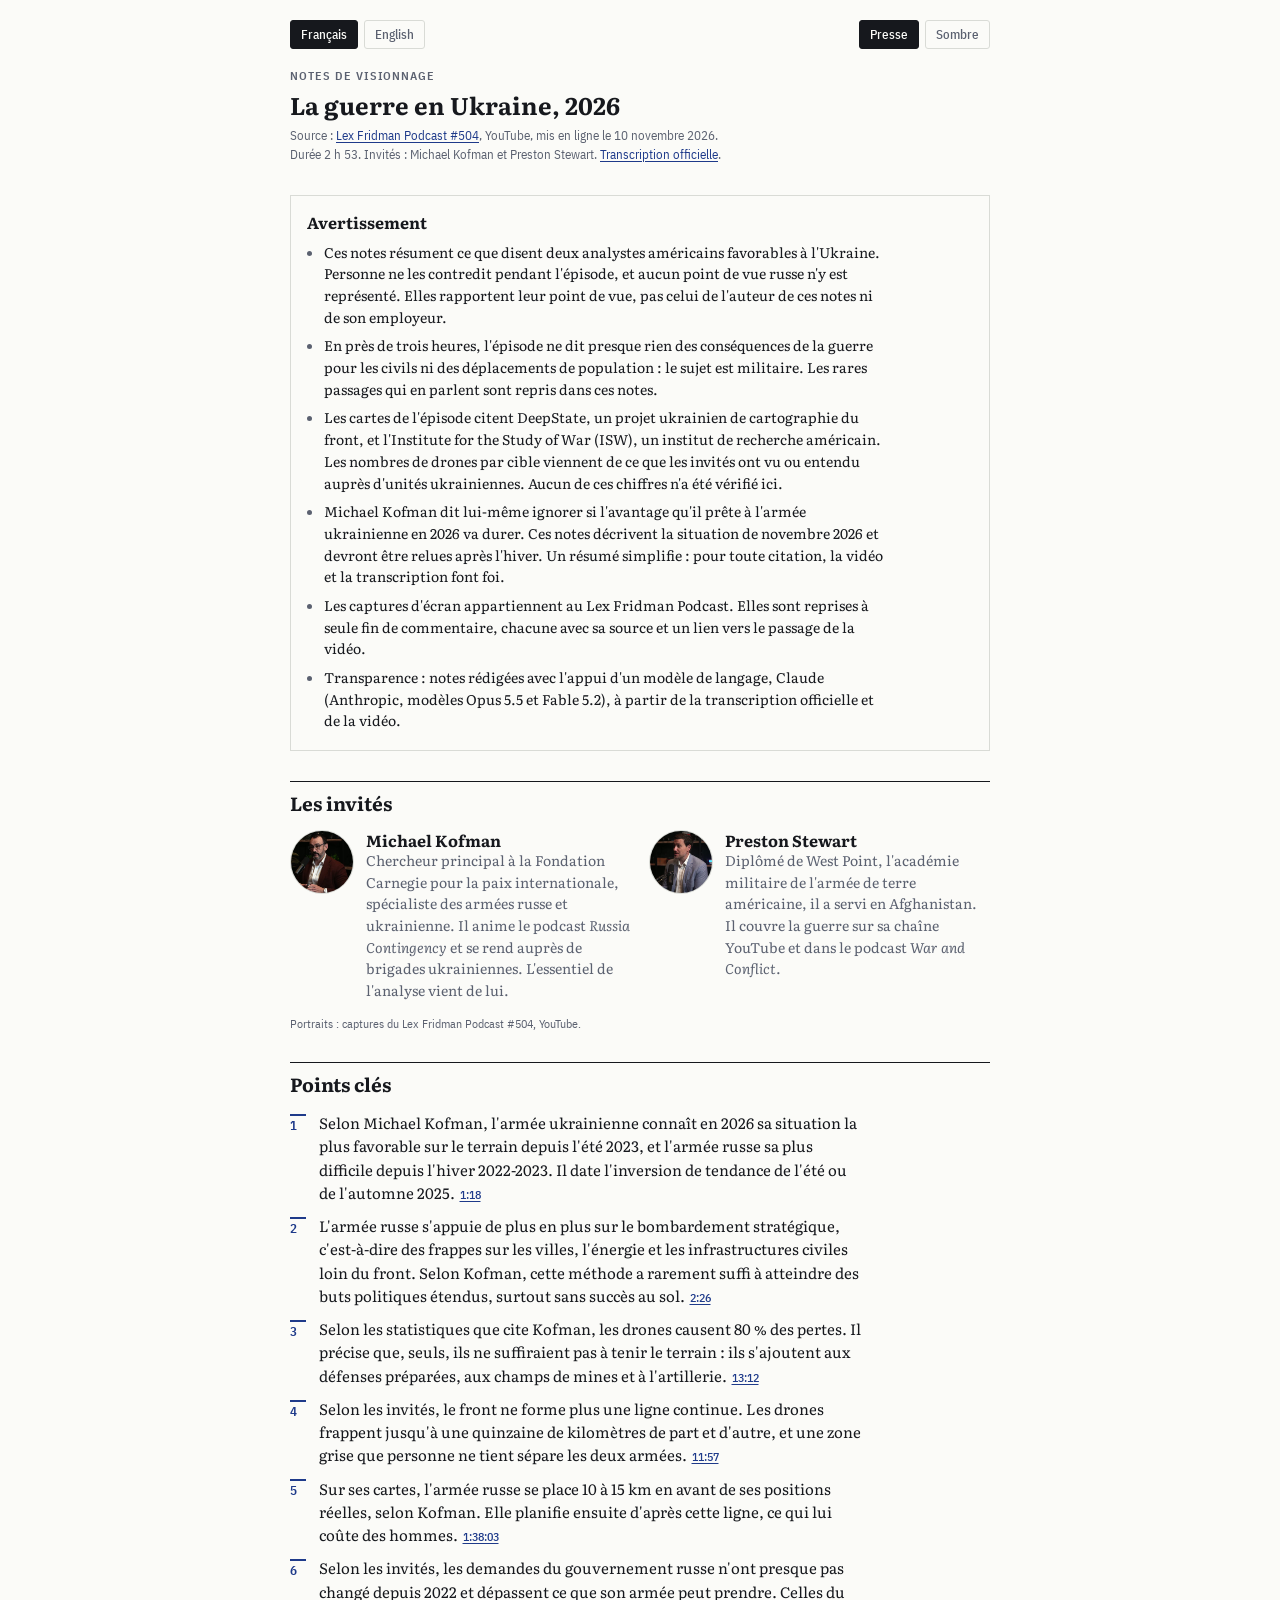
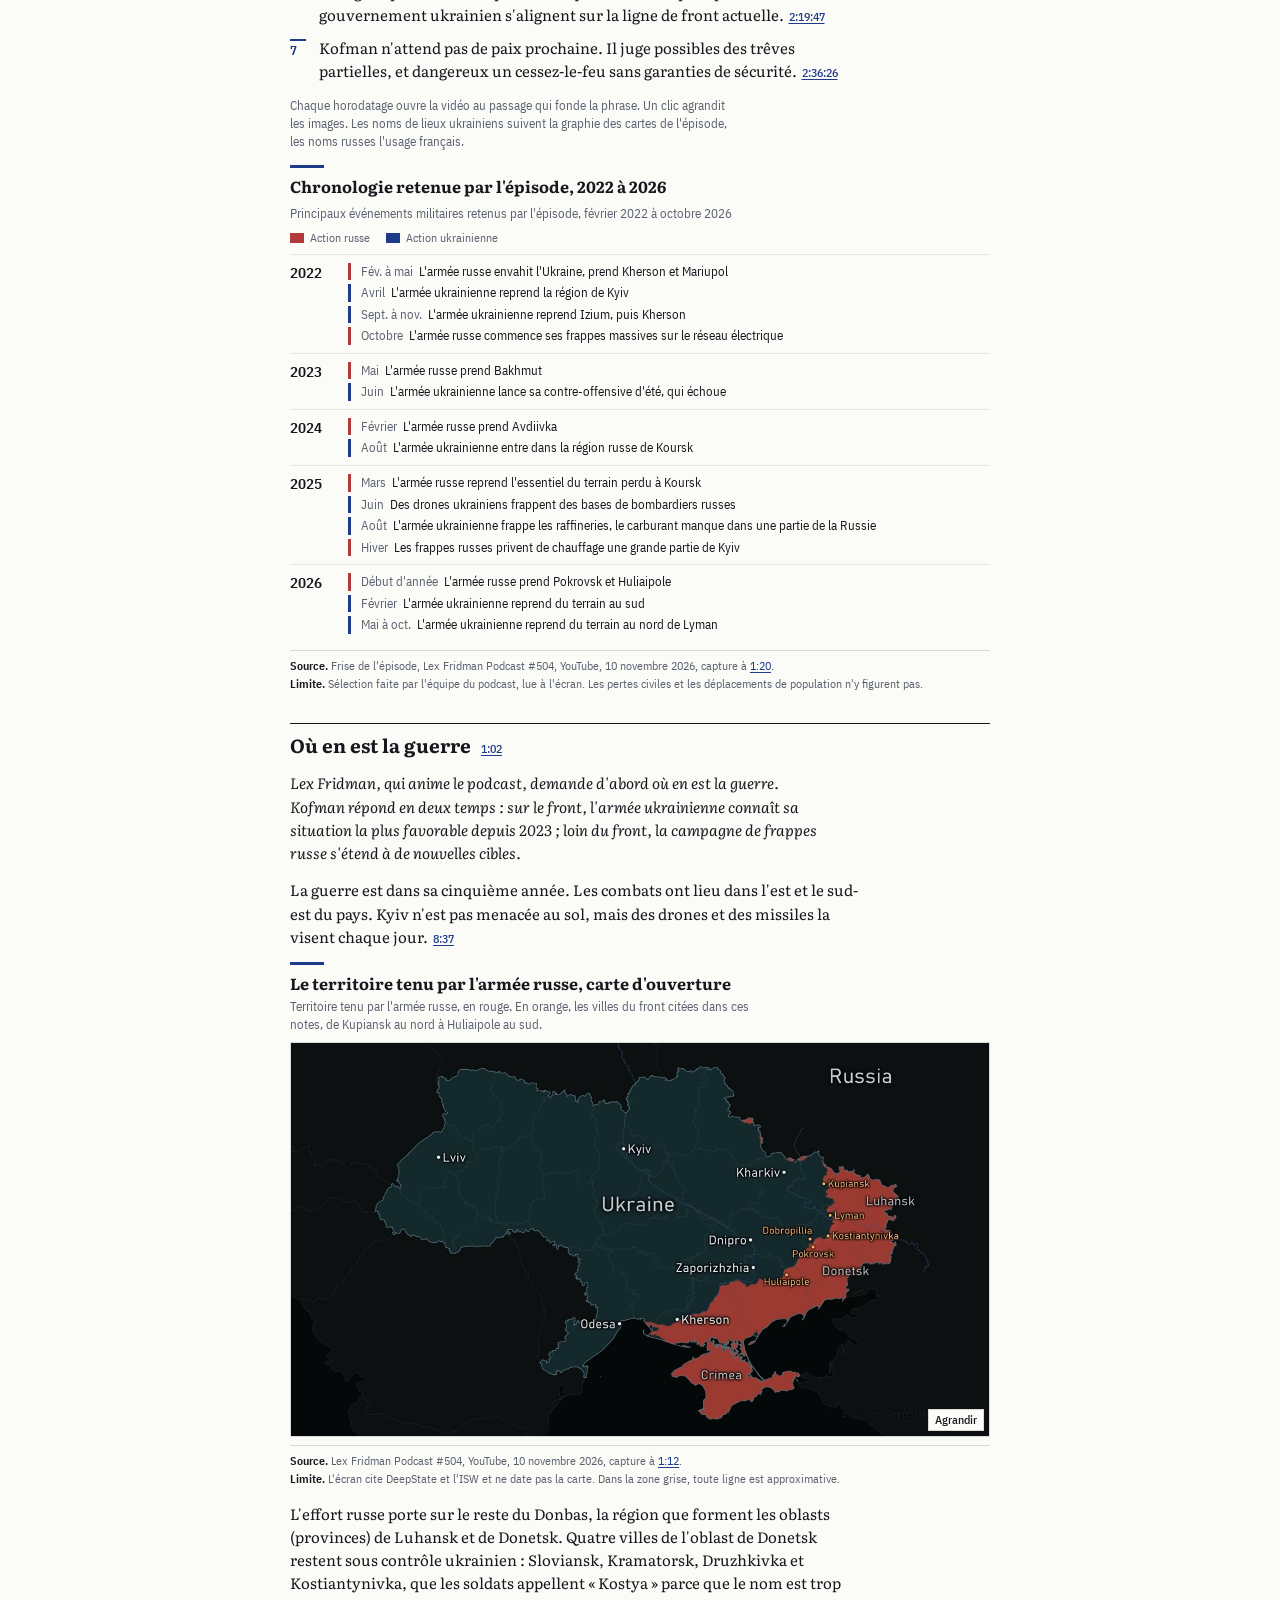
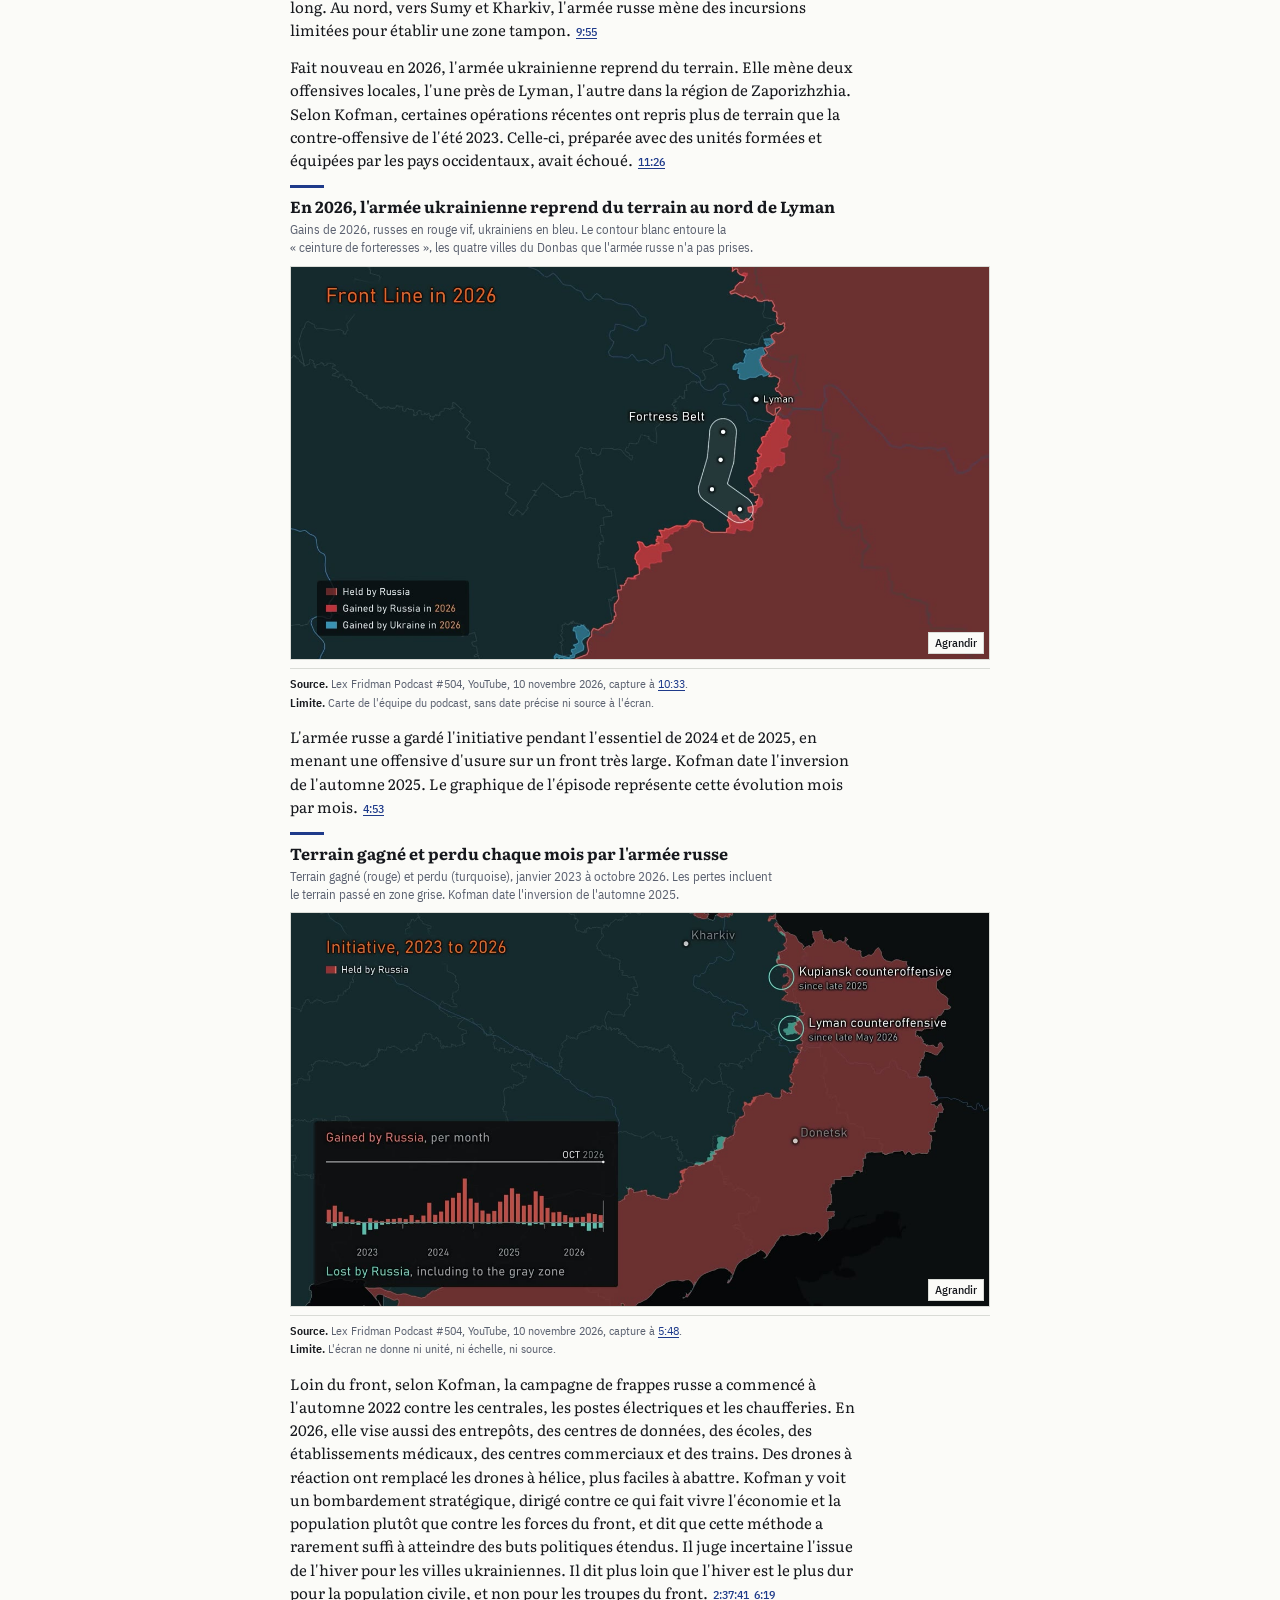
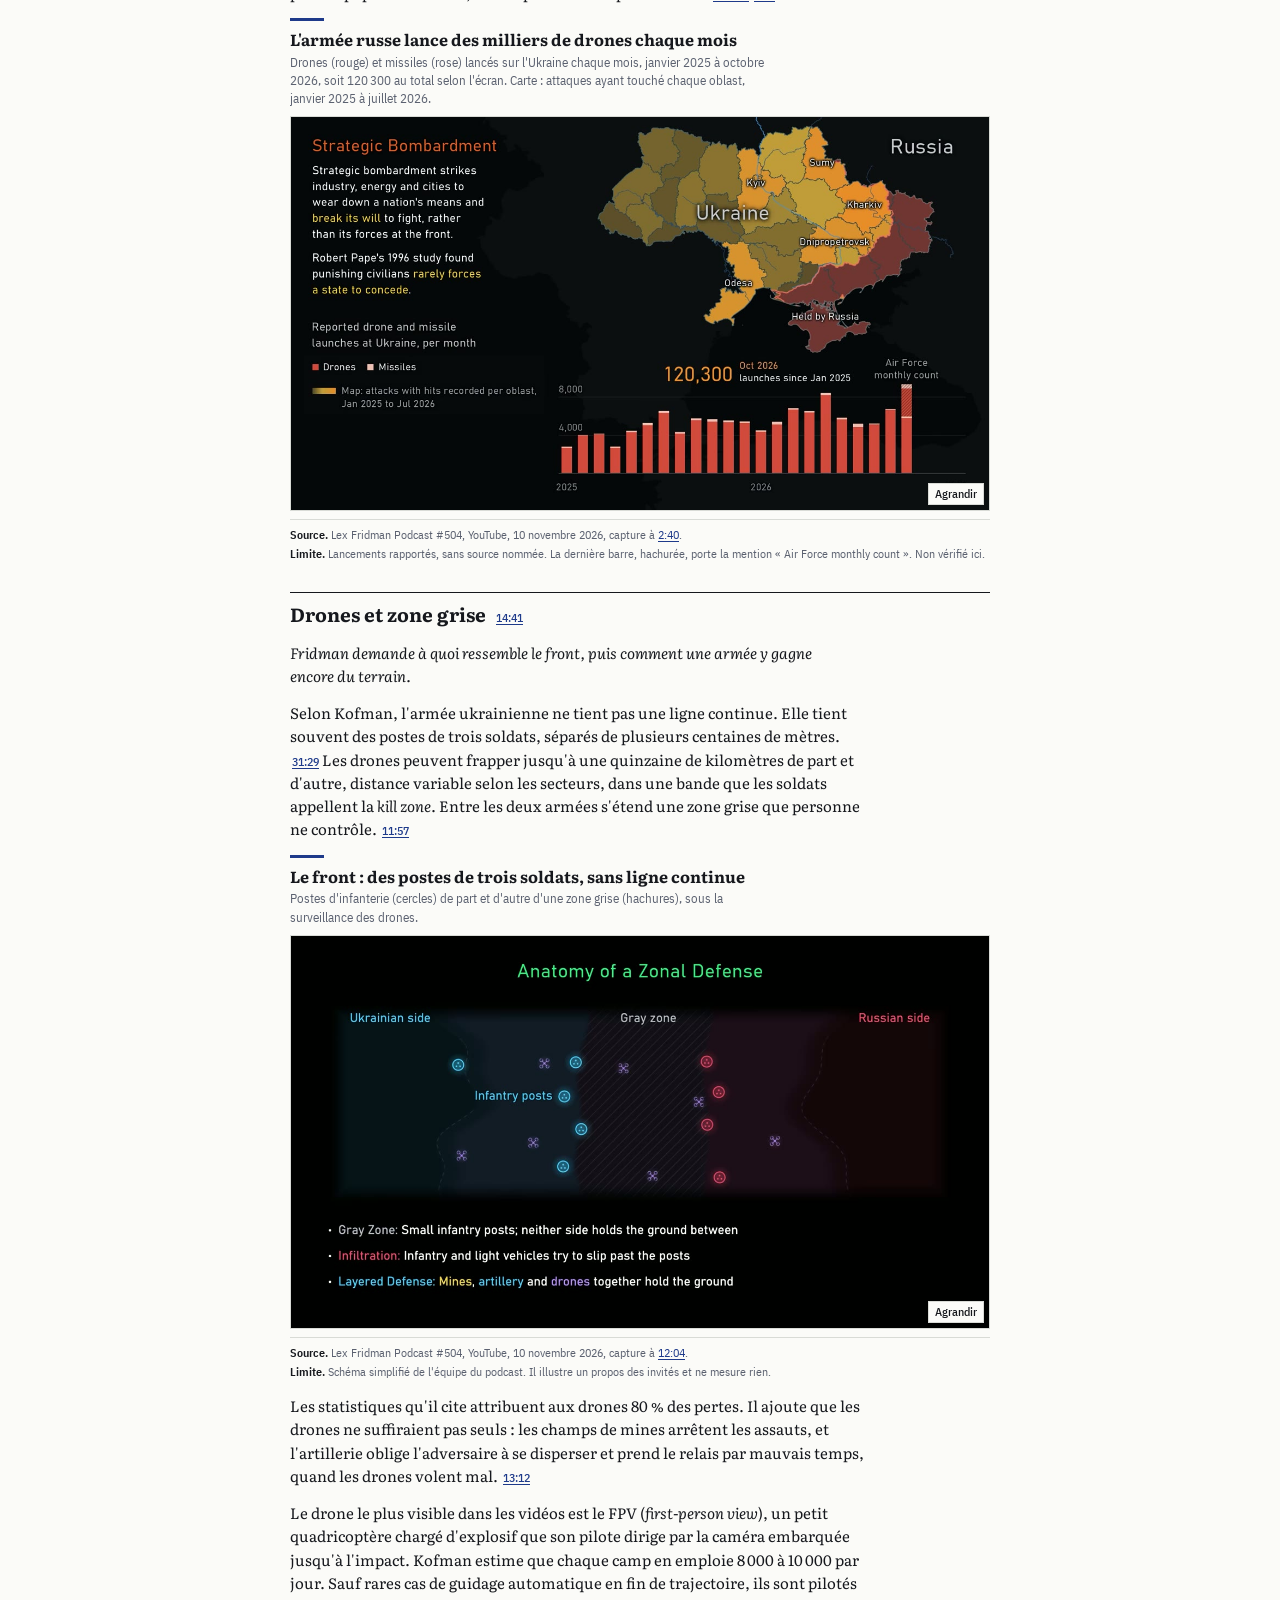
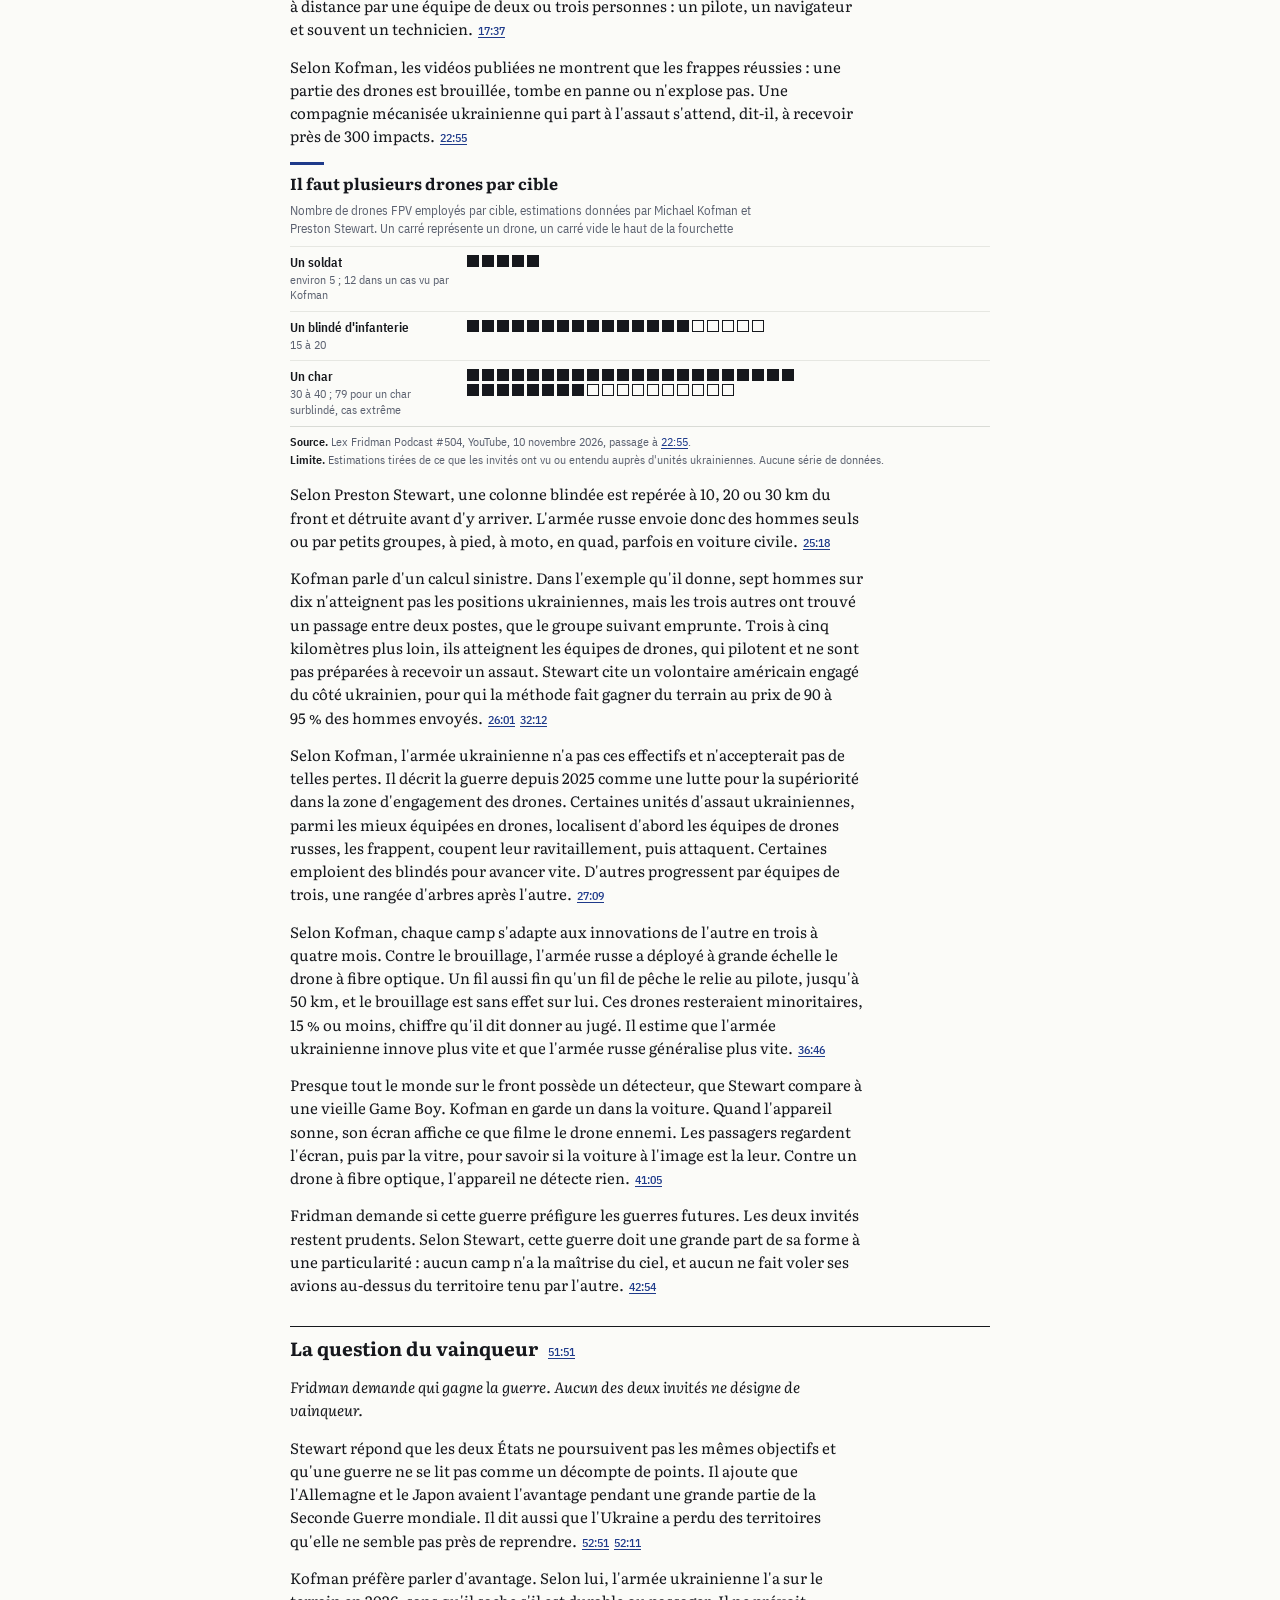
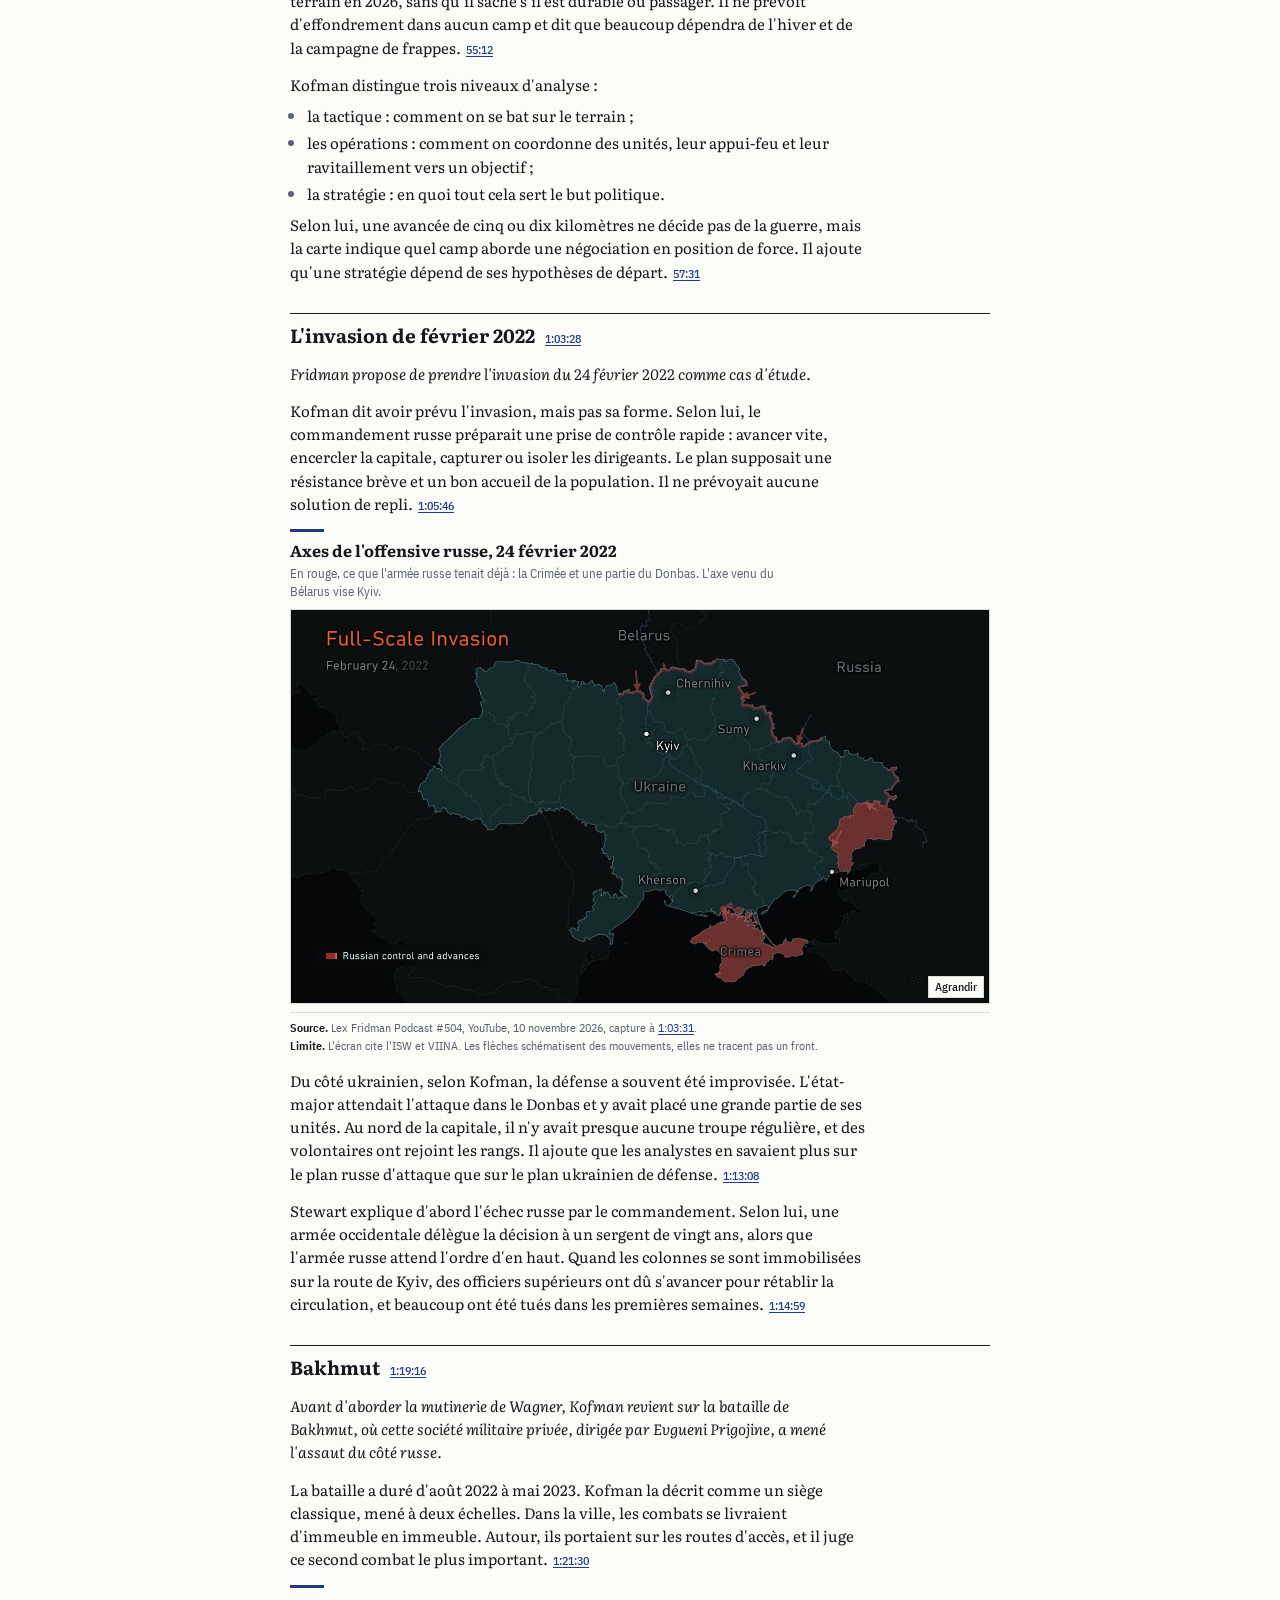
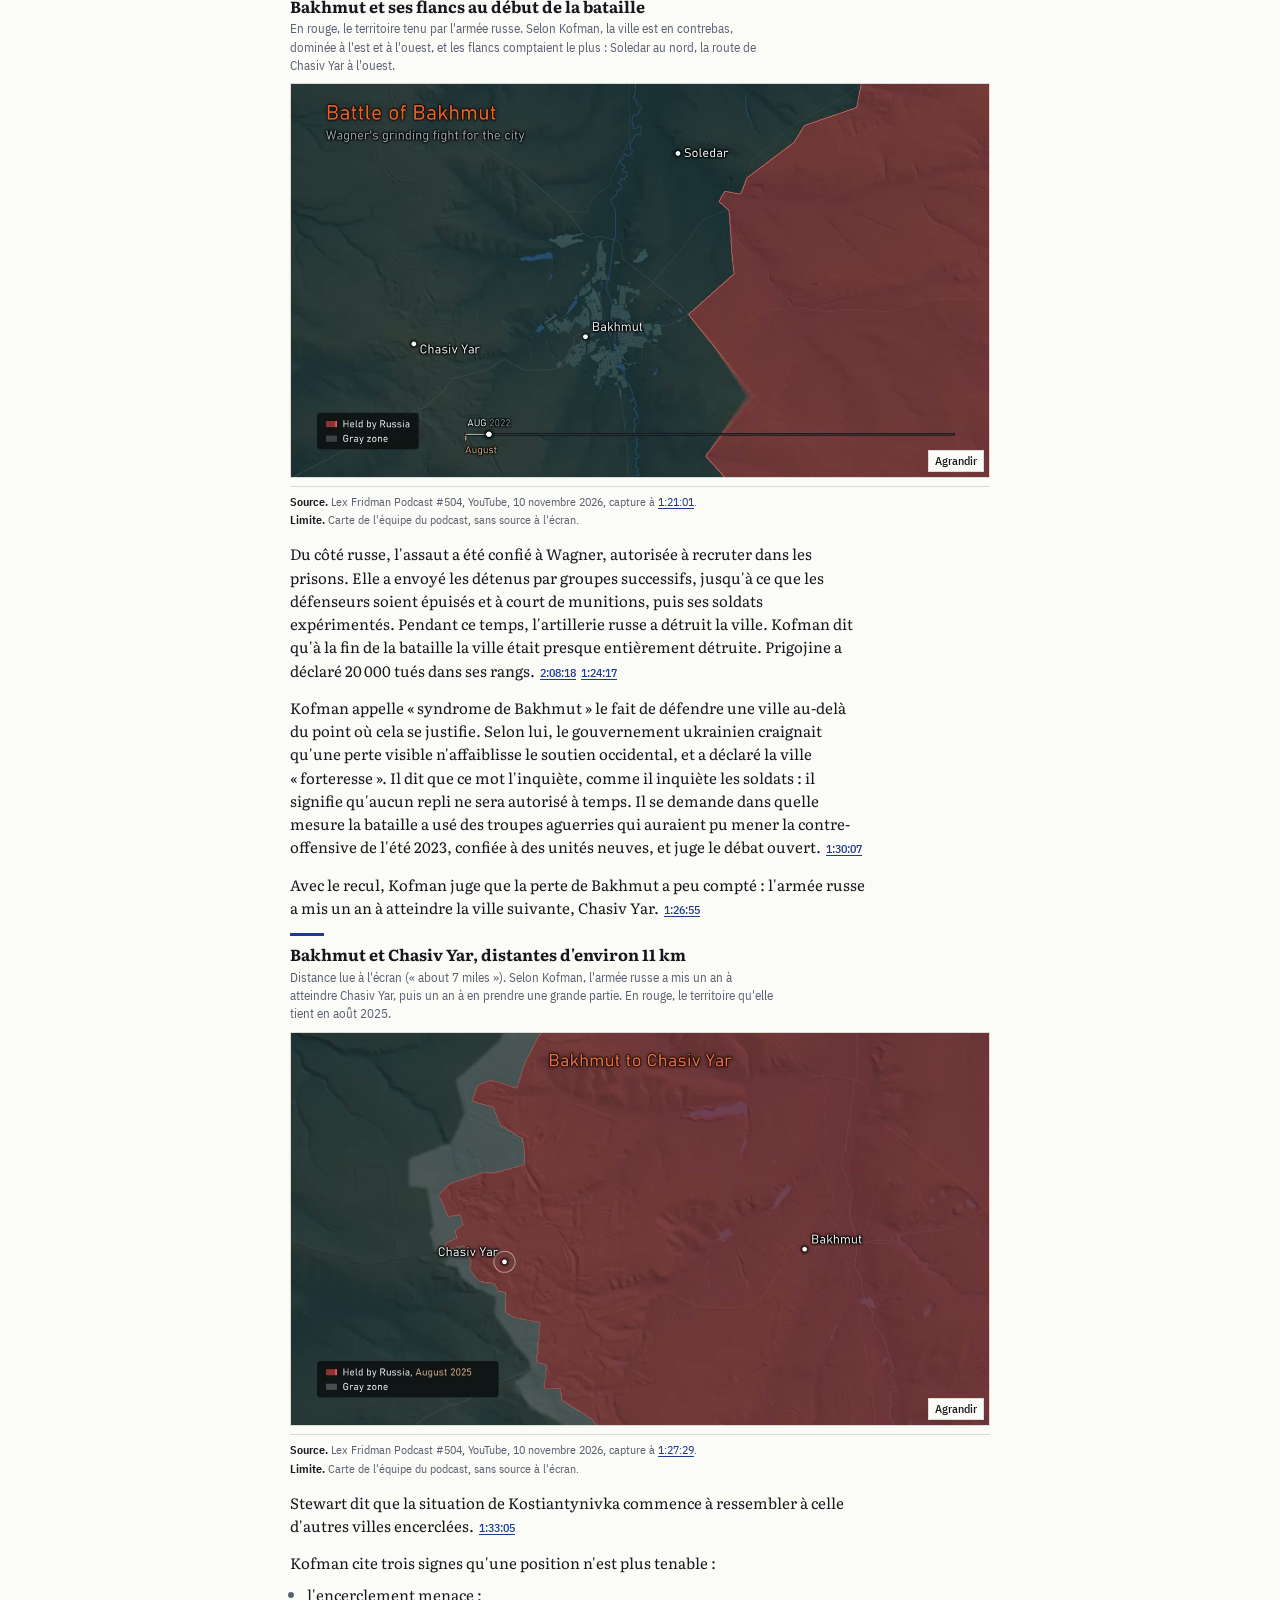
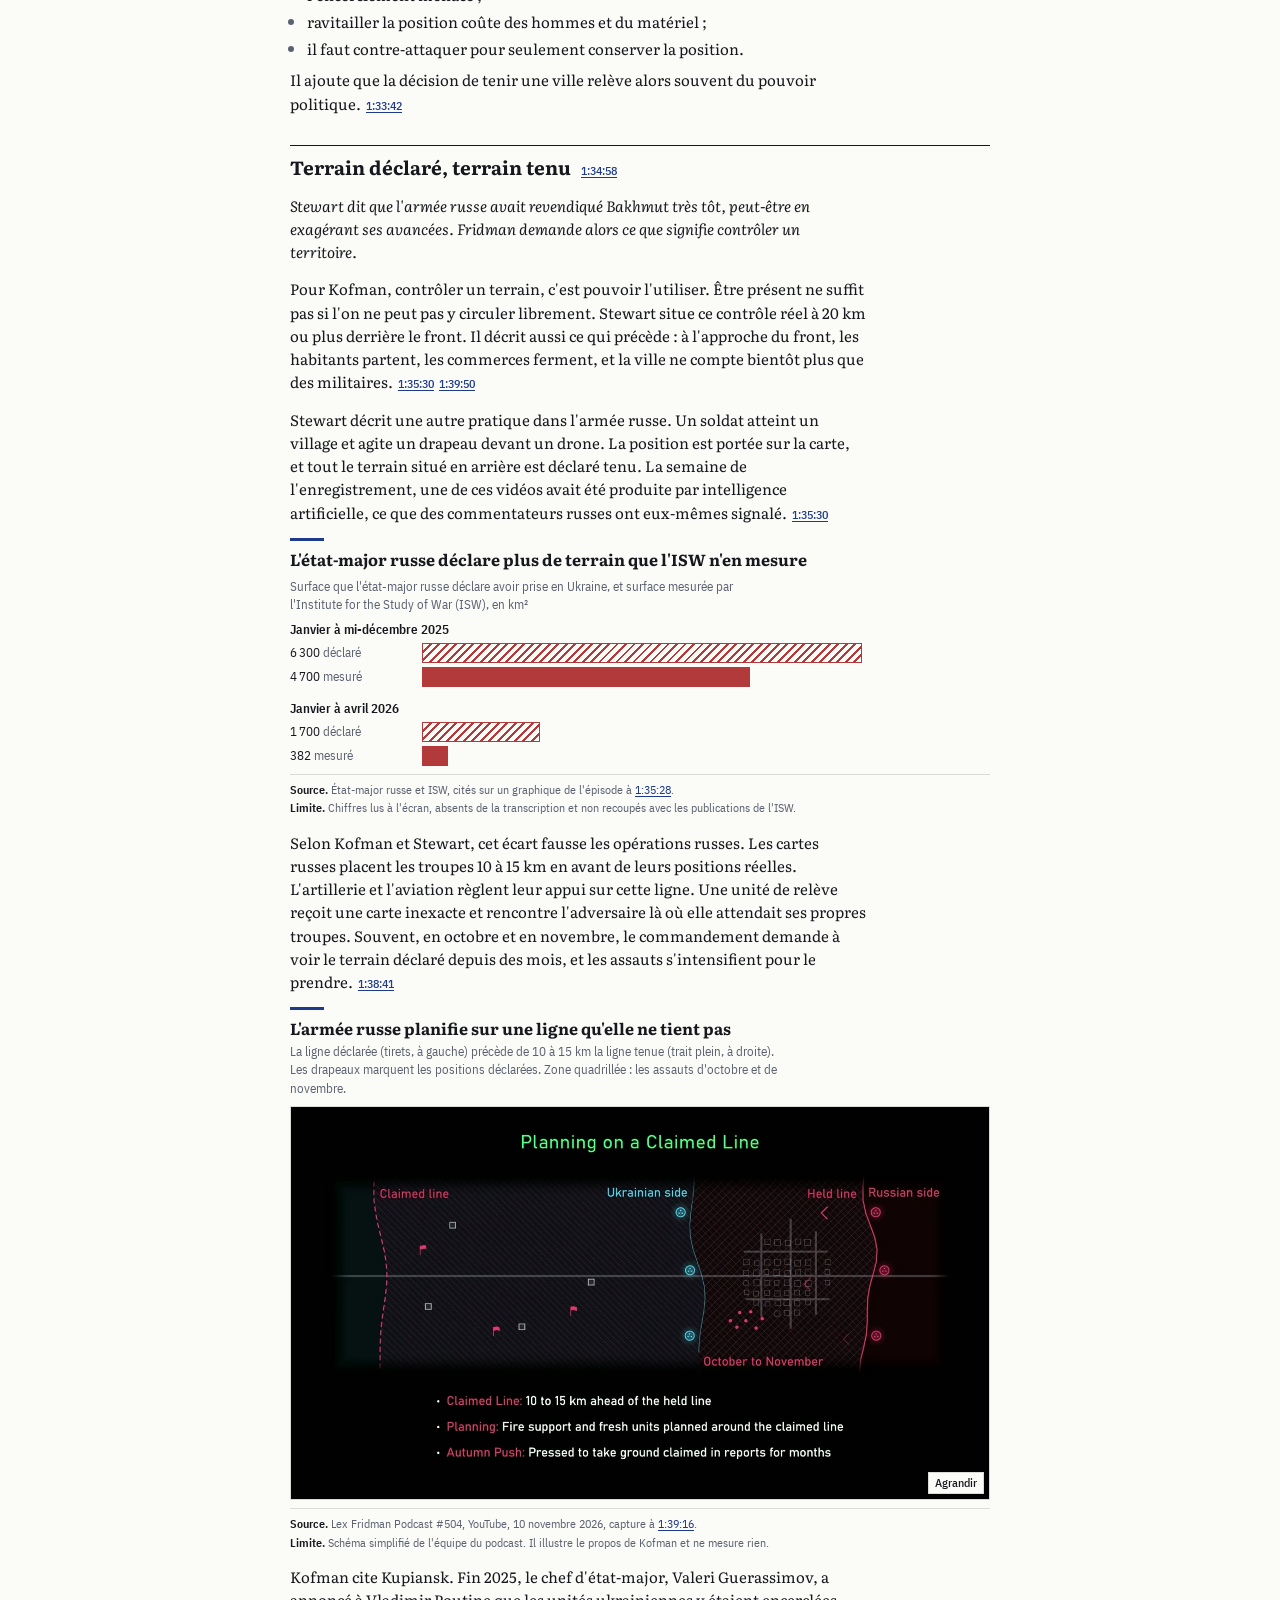
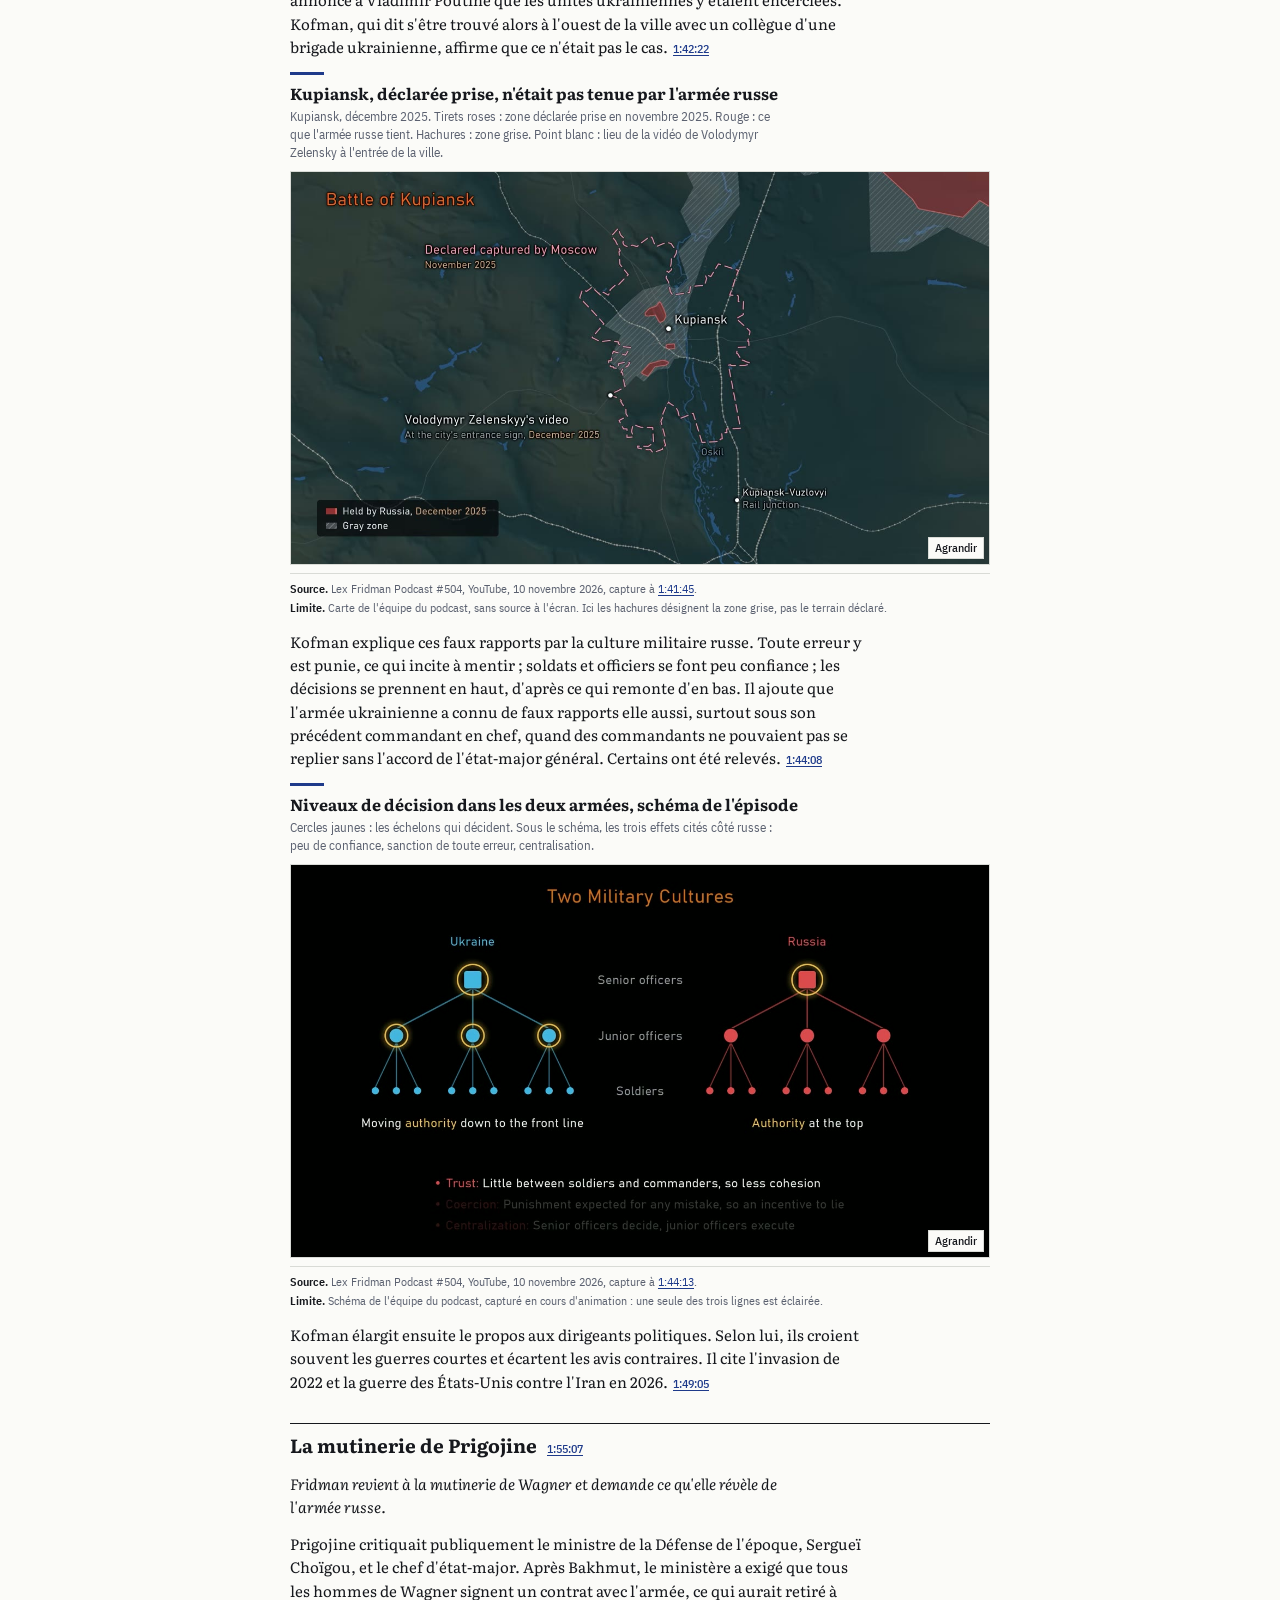
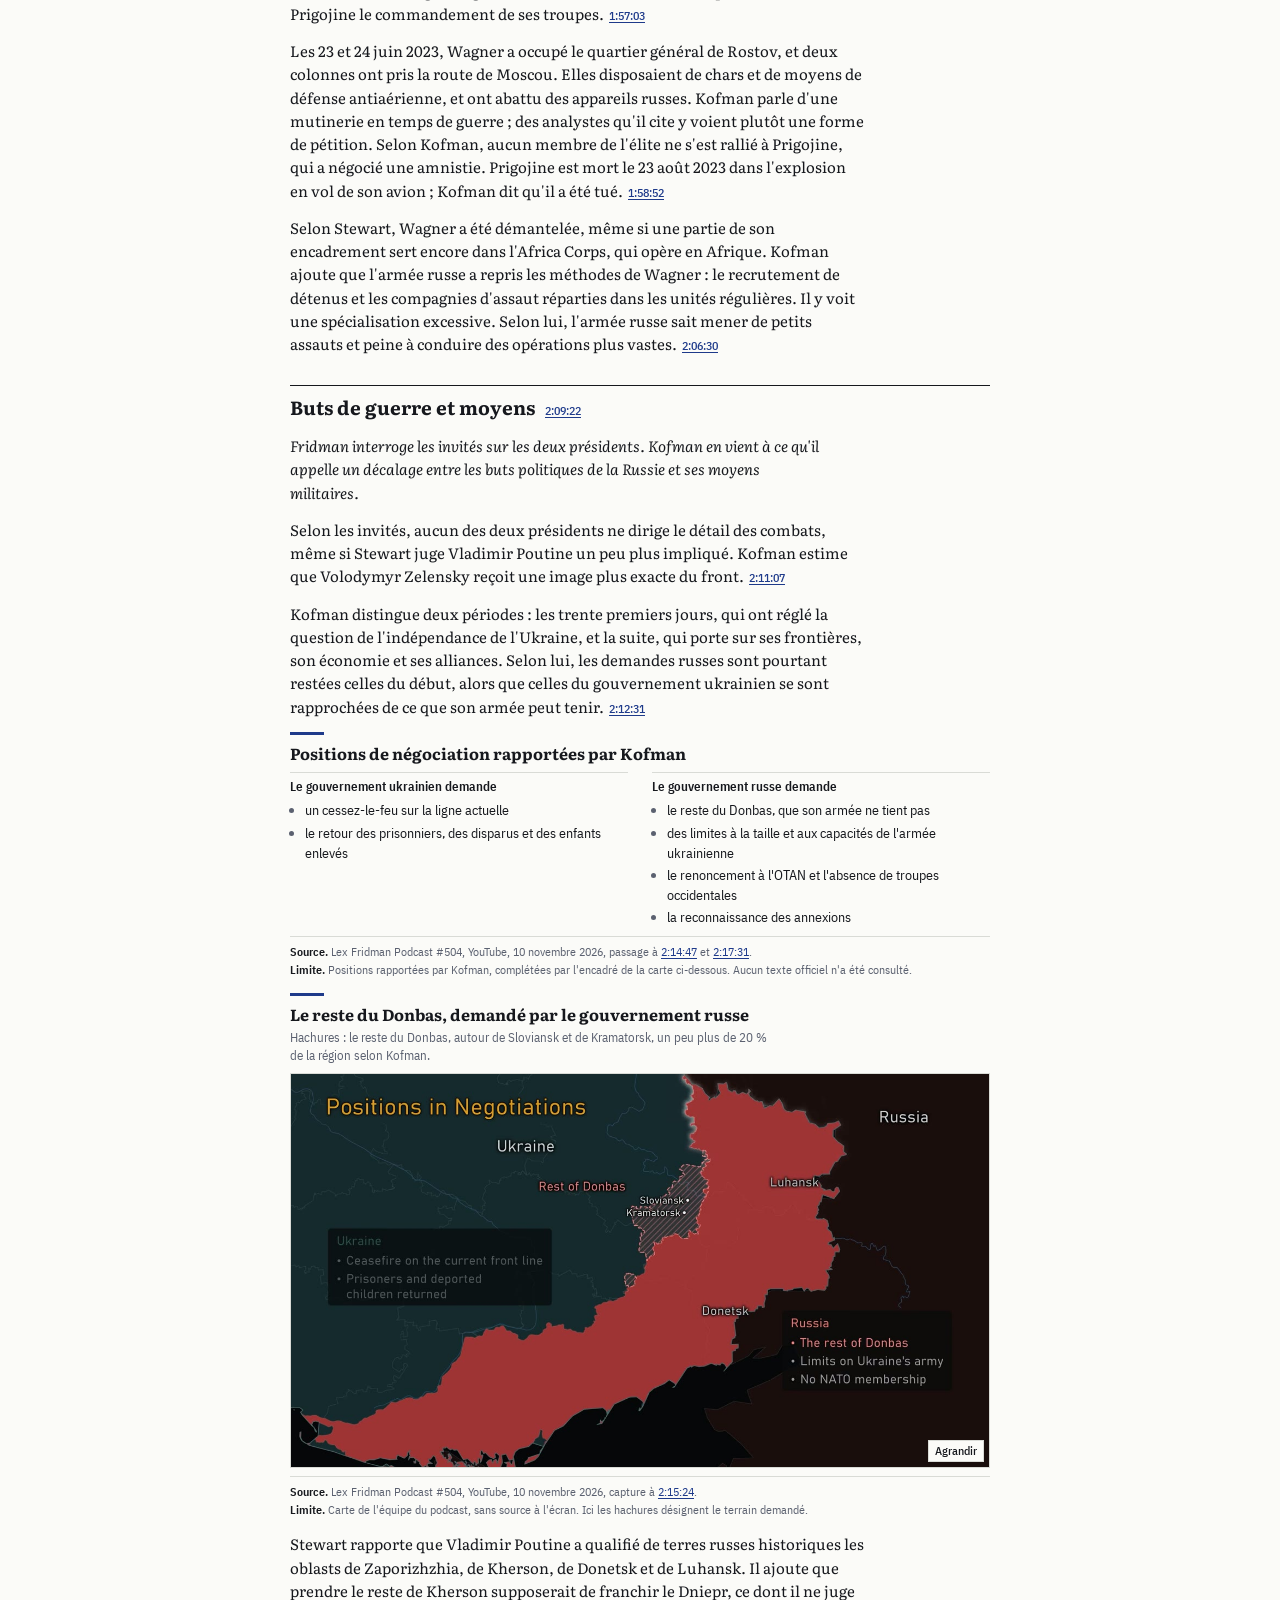
==== commit 55818a8a: "Notes réécrites après relectures, habillage Presse Co-Authored-By: Claude Fable 5.2 <noreply@anthrop" ====
--- a/ukraine/index.html
+++ b/ukraine/index.html
@@ -126,207 +126,211 @@
 <nav class="lang" aria-label="Langue et habillage / Language and style"><div><button type="button" id="b-fr" aria-pressed="true">Français</button><button type="button" id="b-en" aria-pressed="false">English</button></div><div><button type="button" id="s-presse" aria-pressed="true">Presse</button><button type="button" id="s-sombre" aria-pressed="false">Sombre</button></div></nav>
 <article class='L fr' lang='fr'>
 <header><span class='eyebrow'>Notes de visionnage</span><h1>La guerre en Ukraine, 2026</h1><p class='src'>Source : <a href='https://www.youtube.com/watch?v=2hJkprFnzhY'>Lex Fridman Podcast #504</a>, YouTube, mis en ligne le 10 novembre 2026. Durée 2 h 53. Invités : Michael Kofman et Preston Stewart. <a href='https://lexfridman.com/preston-stewart-michael-kofman-transcript'>Transcription officielle</a>.</p></header>
-<section class='warn'><h2>Avertissement</h2><ul><li>Ces notes résument ce que disent deux analystes américains favorables à l'Ukraine. Personne ne les contredit pendant l'épisode, et aucun point de vue russe n'y est représenté. Elles rapportent leur point de vue, pas celui de l'auteur de ces notes ni de son employeur.</li><li>En près de trois heures, l'épisode ne dit presque rien des conséquences de la guerre pour les civils, qui en supportent l'essentiel, ni des déplacements de population. Le sujet est militaire.</li><li>Les cartes de l'épisode citent DeepState, un projet ukrainien de cartographie du front, et l'Institute for the Study of War (ISW), un institut de recherche américain. Les ratios de drones viennent de ce que les invités ont vu ou entendu auprès d'unités ukrainiennes. Aucun de ces chiffres n'a été vérifié ici.</li><li>Michael Kofman dit lui-même ignorer si l'avantage ukrainien de 2026 va durer. Ces notes décrivent la situation de novembre 2026 et devront être relues après l'hiver. Un résumé simplifie : pour toute citation, la vidéo et la transcription font foi.</li><li>Les captures d'écran appartiennent au Lex Fridman Podcast. Elles sont reprises à seule fin de commentaire, chacune avec sa source et un lien vers le passage de la vidéo.</li><li>Transparence : notes rédigées avec l'appui d'un modèle de langage, Claude (Anthropic, modèles Opus 5.5 et Fable 5.2), à partir de la transcription officielle et de la vidéo.</li></ul></section>
-<section><div class='chap'><h2>Les invités</h2></div><div class='guests'><div class='guest'><img src='img/kofman.jpg' alt='Michael Kofman'><div><h3>Michael Kofman</h3><p>Chercheur au Carnegie Endowment, spécialiste des armées russe et ukrainienne. Il anime le podcast <em>Russia Contingency</em> et se rend régulièrement auprès de brigades ukrainiennes. L'essentiel de l'analyse vient de lui.</p></div></div><div class='guest'><img src='img/stewart.jpg' alt='Preston Stewart'><div><h3>Preston Stewart</h3><p>Diplômé de West Point, vétéran d'Afghanistan. Il couvre la guerre sur sa chaîne YouTube et dans le podcast <em>War and Conflict</em>. Il apporte le point de vue du soldat.</p></div></div></div><p class='cr'>Portraits : captures du Lex Fridman Podcast #504, YouTube.</p></section>
-<section><div class='chap'><h2>Points clés</h2></div><ol class='key'><li>Selon Kofman, l'armée ukrainienne n'avait pas été dans une situation aussi favorable sur le terrain depuis l'été 2023, date de l'échec de sa contre-offensive. L'armée russe traverse sa période la plus difficile depuis l'hiver 2022-2023, quand sa propre offensive avait échoué. Il situe le tournant à l'été ou à l'automne 2025. <a class="ref" href='https://www.youtube.com/watch?v=2hJkprFnzhY&amp;t=76s' target='_blank' rel='noopener'>1:18</a></li><li>La Russie mise désormais sur le bombardement stratégique, c'est-à-dire des frappes sur les villes, l'énergie et les infrastructures civiles loin du front. Kofman rappelle que cette méthode a rarement fait céder un pays, surtout quand l'offensive au sol piétine. <a class="ref" href='https://www.youtube.com/watch?v=2hJkprFnzhY&amp;t=144s' target='_blank' rel='noopener'>2:26</a></li><li>Les statistiques attribuent aux drones 80 % des pertes. Seuls, ils ne tiendraient pourtant pas le terrain. Ils s'ajoutent aux défenses préparées, aux champs de mines et à l'artillerie, avec peu d'infanterie en première ligne. <a class="ref" href='https://www.youtube.com/watch?v=2hJkprFnzhY&amp;t=790s' target='_blank' rel='noopener'>13:12</a></li><li>Le front n'est plus une ligne. Les drones frappent jusqu'à une quinzaine de kilomètres de part et d'autre, et entre les deux armées s'étend une zone grise que personne ne tient. <a class="ref" href='https://www.youtube.com/watch?v=2hJkprFnzhY&amp;t=715s' target='_blank' rel='noopener'>11:57</a></li><li>Sur ses cartes, l'armée russe se déclare 10 à 15 km en avant de ses positions réelles. Elle planifie ensuite sur cette ligne fictive, à ses dépens. <a class="ref" href='https://www.youtube.com/watch?v=2hJkprFnzhY&amp;t=5881s' target='_blank' rel='noopener'>1:38:03</a></li><li>Les exigences russes n'ont presque pas changé depuis 2022 et dépassent ce que l'armée russe peut prendre. Celles de l'Ukraine suivent la ligne de front. <a class="ref" href='https://www.youtube.com/watch?v=2hJkprFnzhY&amp;t=8385s' target='_blank' rel='noopener'>2:19:47</a></li><li>Kofman n'attend pas de paix prochaine. Il juge possibles des trêves partielles, et dangereux un cessez-le-feu sans garanties de sécurité. <a class="ref" href='https://www.youtube.com/watch?v=2hJkprFnzhY&amp;t=9384s' target='_blank' rel='noopener'>2:36:26</a></li></ol><p class='note'>Chaque horodatage ouvre la vidéo au passage qui fonde la phrase. Un clic agrandit les images. Les noms de lieux ukrainiens suivent la graphie des cartes de l'épisode.</p><div class='piece'><p class='pt'>Quatre ans de guerre en quinze dates</p><p class='sub'>Principaux événements militaires retenus par l'épisode, février 2022 à octobre 2026</p><div class='legend'><span><i style='background:var(--ru)'></i>Action russe</span><span><i style='background:var(--ua)'></i>Action ukrainienne</span></div><div class='tl'><div class='tl-y'><b>2022</b><ul><li class='r'><span>Fév. à mai</span>La Russie envahit l'Ukraine, prend Kherson et Mariupol</li><li class='u'><span>Avril</span>L'Ukraine reprend la région de Kyiv</li><li class='u'><span>Sept. à nov.</span>L'Ukraine reprend Izium, puis Kherson</li><li class='r'><span>Octobre</span>La Russie commence ses frappes massives sur le réseau électrique</li></ul></div><div class='tl-y'><b>2023</b><ul><li class='r'><span>Mai</span>La Russie prend Bakhmut</li><li class='u'><span>Juin</span>L'Ukraine lance sa contre-offensive d'été, qui échoue</li></ul></div><div class='tl-y'><b>2024</b><ul><li class='r'><span>Février</span>La Russie prend Avdiivka</li><li class='u'><span>Août</span>L'Ukraine entre dans la région russe de Koursk</li></ul></div><div class='tl-y'><b>2025</b><ul><li class='r'><span>Mars</span>La Russie reprend l'essentiel du terrain perdu à Koursk</li><li class='u'><span>Juin</span>Des drones ukrainiens frappent des bases de bombardiers russes</li><li class='u'><span>Août</span>L'Ukraine frappe les raffineries, le carburant manque dans une partie de la Russie</li><li class='r'><span>Hiver</span>Les frappes russes privent de chauffage une grande partie de Kyiv</li></ul></div><div class='tl-y'><b>2026</b><ul><li class='r'><span>Début d'année</span>La Russie prend Pokrovsk et Huliaipole</li><li class='u'><span>Février</span>L'Ukraine reprend du terrain au sud</li><li class='u'><span>Mai à oct.</span>L'Ukraine reprend du terrain au nord de Lyman</li></ul></div></div><p class='cartel'><span><b>Source.</b> Frise de l'épisode, Lex Fridman Podcast #504, YouTube, 10 novembre 2026, capture à <a href='https://www.youtube.com/watch?v=2hJkprFnzhY&amp;t=78s' target='_blank' rel='noopener'>1:20</a>.</span><span><b>Limite.</b> Sélection faite par l'équipe du podcast, lue à l'écran. Les pertes civiles et les déplacements de population n'y figurent pas.</span></p></div></section>
+<section class='warn'><h2>Avertissement</h2><ul><li>Ces notes résument ce que disent deux analystes américains favorables à l'Ukraine. Personne ne les contredit pendant l'épisode, et aucun point de vue russe n'y est représenté. Elles rapportent leur point de vue, pas celui de l'auteur de ces notes ni de son employeur.</li><li>En près de trois heures, l'épisode ne dit presque rien des conséquences de la guerre pour les civils ni des déplacements de population : le sujet est militaire. Les rares passages qui en parlent sont repris dans ces notes.</li><li>Les cartes de l'épisode citent DeepState, un projet ukrainien de cartographie du front, et l'Institute for the Study of War (ISW), un institut de recherche américain. Les nombres de drones par cible viennent de ce que les invités ont vu ou entendu auprès d'unités ukrainiennes. Aucun de ces chiffres n'a été vérifié ici.</li><li>Michael Kofman dit lui-même ignorer si l'avantage qu'il prête à l'armée ukrainienne en 2026 va durer. Ces notes décrivent la situation de novembre 2026 et devront être relues après l'hiver. Un résumé simplifie : pour toute citation, la vidéo et la transcription font foi.</li><li>Les captures d'écran appartiennent au Lex Fridman Podcast. Elles sont reprises à seule fin de commentaire, chacune avec sa source et un lien vers le passage de la vidéo.</li><li>Transparence : notes rédigées avec l'appui d'un modèle de langage, Claude (Anthropic, modèles Opus 5.5 et Fable 5.2), à partir de la transcription officielle et de la vidéo.</li></ul></section>
+<section><div class='chap'><h2>Les invités</h2></div><div class='guests'><div class='guest'><img src='img/kofman.jpg' alt='Michael Kofman'><div><h3>Michael Kofman</h3><p>Chercheur principal à la Fondation Carnegie pour la paix internationale, spécialiste des armées russe et ukrainienne. Il anime le podcast <em>Russia Contingency</em> et se rend auprès de brigades ukrainiennes. L'essentiel de l'analyse vient de lui.</p></div></div><div class='guest'><img src='img/stewart.jpg' alt='Preston Stewart'><div><h3>Preston Stewart</h3><p>Diplômé de West Point, l'académie militaire de l'armée de terre américaine, il a servi en Afghanistan. Il couvre la guerre sur sa chaîne YouTube et dans le podcast <em>War and Conflict</em>.</p></div></div></div><p class='cr'>Portraits : captures du Lex Fridman Podcast #504, YouTube.</p></section>
+<section><div class='chap'><h2>Points clés</h2></div><ol class='key'><li>Selon Michael Kofman, l'armée ukrainienne connaît en 2026 sa situation la plus favorable sur le terrain depuis l'été 2023, et l'armée russe sa plus difficile depuis l'hiver 2022-2023. Il date l'inversion de tendance de l'été ou de l'automne 2025. <a class="ref" href='https://www.youtube.com/watch?v=2hJkprFnzhY&amp;t=76s' target='_blank' rel='noopener'>1:18</a></li><li>L'armée russe s'appuie de plus en plus sur le bombardement stratégique, c'est-à-dire des frappes sur les villes, l'énergie et les infrastructures civiles loin du front. Selon Kofman, cette méthode a rarement suffi à atteindre des buts politiques étendus, surtout sans succès au sol. <a class="ref" href='https://www.youtube.com/watch?v=2hJkprFnzhY&amp;t=144s' target='_blank' rel='noopener'>2:26</a></li><li>Selon les statistiques que cite Kofman, les drones causent 80 % des pertes. Il précise que, seuls, ils ne suffiraient pas à tenir le terrain : ils s'ajoutent aux défenses préparées, aux champs de mines et à l'artillerie. <a class="ref" href='https://www.youtube.com/watch?v=2hJkprFnzhY&amp;t=790s' target='_blank' rel='noopener'>13:12</a></li><li>Selon les invités, le front ne forme plus une ligne continue. Les drones frappent jusqu'à une quinzaine de kilomètres de part et d'autre, et une zone grise que personne ne tient sépare les deux armées. <a class="ref" href='https://www.youtube.com/watch?v=2hJkprFnzhY&amp;t=715s' target='_blank' rel='noopener'>11:57</a></li><li>Sur ses cartes, l'armée russe se place 10 à 15 km en avant de ses positions réelles, selon Kofman. Elle planifie ensuite d'après cette ligne, ce qui lui coûte des hommes. <a class="ref" href='https://www.youtube.com/watch?v=2hJkprFnzhY&amp;t=5881s' target='_blank' rel='noopener'>1:38:03</a></li><li>Selon les invités, les demandes du gouvernement russe n'ont presque pas changé depuis 2022 et dépassent ce que son armée peut prendre. Celles du gouvernement ukrainien s'alignent sur la ligne de front actuelle. <a class="ref" href='https://www.youtube.com/watch?v=2hJkprFnzhY&amp;t=8385s' target='_blank' rel='noopener'>2:19:47</a></li><li>Kofman n'attend pas de paix prochaine. Il juge possibles des trêves partielles, et dangereux un cessez-le-feu sans garanties de sécurité. <a class="ref" href='https://www.youtube.com/watch?v=2hJkprFnzhY&amp;t=9384s' target='_blank' rel='noopener'>2:36:26</a></li></ol><p class='note'>Chaque horodatage ouvre la vidéo au passage qui fonde la phrase. Un clic agrandit les images. Les noms de lieux ukrainiens suivent la graphie des cartes de l'épisode, les noms russes l'usage français.</p><div class='piece'><p class='pt'>Chronologie retenue par l'épisode, 2022 à 2026</p><p class='sub'>Principaux événements militaires retenus par l'épisode, février 2022 à octobre 2026</p><div class='legend'><span><i style='background:var(--ru)'></i>Action russe</span><span><i style='background:var(--ua)'></i>Action ukrainienne</span></div><div class='tl'><div class='tl-y'><b>2022</b><ul><li class='r'><span>Fév. à mai</span>L'armée russe envahit l'Ukraine, prend Kherson et Mariupol</li><li class='u'><span>Avril</span>L'armée ukrainienne reprend la région de Kyiv</li><li class='u'><span>Sept. à nov.</span>L'armée ukrainienne reprend Izium, puis Kherson</li><li class='r'><span>Octobre</span>L'armée russe commence ses frappes massives sur le réseau électrique</li></ul></div><div class='tl-y'><b>2023</b><ul><li class='r'><span>Mai</span>L'armée russe prend Bakhmut</li><li class='u'><span>Juin</span>L'armée ukrainienne lance sa contre-offensive d'été, qui échoue</li></ul></div><div class='tl-y'><b>2024</b><ul><li class='r'><span>Février</span>L'armée russe prend Avdiivka</li><li class='u'><span>Août</span>L'armée ukrainienne entre dans la région russe de Koursk</li></ul></div><div class='tl-y'><b>2025</b><ul><li class='r'><span>Mars</span>L'armée russe reprend l'essentiel du terrain perdu à Koursk</li><li class='u'><span>Juin</span>Des drones ukrainiens frappent des bases de bombardiers russes</li><li class='u'><span>Août</span>L'armée ukrainienne frappe les raffineries, le carburant manque dans une partie de la Russie</li><li class='r'><span>Hiver</span>Les frappes russes privent de chauffage une grande partie de Kyiv</li></ul></div><div class='tl-y'><b>2026</b><ul><li class='r'><span>Début d'année</span>L'armée russe prend Pokrovsk et Huliaipole</li><li class='u'><span>Février</span>L'armée ukrainienne reprend du terrain au sud</li><li class='u'><span>Mai à oct.</span>L'armée ukrainienne reprend du terrain au nord de Lyman</li></ul></div></div><p class='cartel'><span><b>Source.</b> Frise de l'épisode, Lex Fridman Podcast #504, YouTube, 10 novembre 2026, capture à <a href='https://www.youtube.com/watch?v=2hJkprFnzhY&amp;t=78s' target='_blank' rel='noopener'>1:20</a>.</span><span><b>Limite.</b> Sélection faite par l'équipe du podcast, lue à l'écran. Les pertes civiles et les déplacements de population n'y figurent pas.</span></p></div></section>
 <section><div class='chap'><h3>Où en est la guerre</h3><a class="ts" href='https://www.youtube.com/watch?v=2hJkprFnzhY&amp;t=60s' target='_blank' rel='noopener'>1:02</a></div>
-<p class='lead'>Où en est la guerre ? Kofman répond en deux temps. Sur le front, l'armée ukrainienne connaît sa situation la plus favorable depuis 2023. À l'arrière, la campagne de frappes russe s'étend à de nouvelles cibles.</p>
-<p>La guerre est dans sa cinquième année. Les combats ont lieu à l'est et au sud-est. Kyiv n'est pas menacée au sol, mais des drones et des missiles la visent chaque jour. <a class="ref" href='https://www.youtube.com/watch?v=2hJkprFnzhY&amp;t=515s' target='_blank' rel='noopener'>8:37</a></p>
-<figure><p class='pt'>La Russie tient la Crimée, le Luhansk et le sud-est</p><p class='sub'>Territoire tenu par la Russie, en rouge. En orange, les villes du front citées dans ces notes, de Kupiansk au nord à Huliaipole au sud.</p><button class='zoom' type='button' data-z='Agrandir'><img src='img/carte-ensemble.jpg' alt='La Russie tient la Crimée, le Luhansk et le sud-est. Territoire tenu par la Russie, en rouge. En orange, les villes du front citées dans ces notes, de Kupiansk au nord à Huliaipole au sud.' loading='lazy'></button><p class='cartel'><span><b>Source.</b> Lex Fridman Podcast #504, YouTube, 10 novembre 2026, capture à <a href='https://www.youtube.com/watch?v=2hJkprFnzhY&amp;t=70s' target='_blank' rel='noopener'>1:12</a>.</span><span><b>Limite.</b> L'écran cite DeepState et l'ISW et ne date pas la carte. Dans la zone grise, toute ligne est approximative.</span></p></figure>
-<p>L'effort russe porte sur le reste du Donbas, la région formée des oblasts (provinces) de Luhansk et de Donetsk. Quatre villes y font obstacle : Sloviansk, Kramatorsk, Druzhkivka et Kostiantynivka, que les soldats appellent « Kostya » parce que le nom est trop long. Au nord, vers Sumy et Kharkiv, la Russie mène des incursions limitées pour se ménager une zone tampon. <a class="ref" href='https://www.youtube.com/watch?v=2hJkprFnzhY&amp;t=593s' target='_blank' rel='noopener'>9:55</a></p>
-<p>Ce qui est nouveau en 2026, c'est que l'Ukraine reprend du terrain. Deux offensives locales ont abouti, l'une près de Lyman, l'autre dans la région de Zaporizhzhia. Certaines opérations récentes ont repris plus de terrain que la contre-offensive de l'été 2023, pourtant conçue à une tout autre échelle. <a class="ref" href='https://www.youtube.com/watch?v=2hJkprFnzhY&amp;t=684s' target='_blank' rel='noopener'>11:26</a></p>
-<figure><p class='pt'>En 2026, l'Ukraine reprend du terrain au nord de Lyman</p><p class='sub'>Gains de 2026, russes en rouge vif, ukrainiens en bleu. Le contour blanc entoure la « ceinture de forteresses », les quatre villes du Donbas que la Russie n'a pas prises.</p><button class='zoom' type='button' data-z='Agrandir'><img src='img/front-2026.jpg' alt='En 2026, l&#x27;Ukraine reprend du terrain au nord de Lyman. Gains de 2026, russes en rouge vif, ukrainiens en bleu. Le contour blanc entoure la « ceinture de forteresses », les quatre villes du Donbas que la Russie n&#x27;a pas prises.' loading='lazy'></button><p class='cartel'><span><b>Source.</b> Lex Fridman Podcast #504, YouTube, 10 novembre 2026, capture à <a href='https://www.youtube.com/watch?v=2hJkprFnzhY&amp;t=631s' target='_blank' rel='noopener'>10:33</a>.</span><span><b>Limite.</b> Carte de l'équipe du podcast, sans date précise ni source à l'écran.</span></p></figure>
-<p>La Russie a gardé l'initiative pendant l'essentiel de 2024 et de 2025, au prix d'une offensive d'usure sur un front très large. Kofman voit la tendance s'inverser à l'automne 2025. Le graphique de l'épisode le montre mois par mois. <a class="ref" href='https://www.youtube.com/watch?v=2hJkprFnzhY&amp;t=291s' target='_blank' rel='noopener'>4:53</a></p>
-<figure><p class='pt'>Depuis fin 2025, la Russie avance moins et recule davantage</p><p class='sub'>Terrain gagné (rouge) et perdu (turquoise) par la Russie chaque mois, janvier 2023 à octobre 2026. Les pertes incluent le terrain passé en zone grise.</p><button class='zoom' type='button' data-z='Agrandir'><img src='img/initiative.jpg' alt='Depuis fin 2025, la Russie avance moins et recule davantage. Terrain gagné (rouge) et perdu (turquoise) par la Russie chaque mois, janvier 2023 à octobre 2026. Les pertes incluent le terrain passé en zone grise.' loading='lazy'></button><p class='cartel'><span><b>Source.</b> Lex Fridman Podcast #504, YouTube, 10 novembre 2026, capture à <a href='https://www.youtube.com/watch?v=2hJkprFnzhY&amp;t=346s' target='_blank' rel='noopener'>5:48</a>.</span><span><b>Limite.</b> L'écran ne donne ni unité, ni échelle, ni source. Le titre résume la forme des barres, pas un chiffre.</span></p></figure>
-<p>Reste l'arrière. Depuis l'automne 2022, la Russie frappe les centrales, les postes électriques et les chaufferies. En 2026, la liste s'est allongée : entrepôts, centres de données, écoles, établissements médicaux, centres commerciaux, trains. Les drones à hélice ont cédé la place à des drones à réaction, lancés par milliers chaque mois. Kofman juge incertaine l'issue de l'hiver pour les villes ukrainiennes. <a class="ref" href='https://www.youtube.com/watch?v=2hJkprFnzhY&amp;t=377s' target='_blank' rel='noopener'>6:19</a></p>
-<figure><p class='pt'>La Russie lance des milliers de drones chaque mois</p><p class='sub'>Drones (rouge) et missiles (rose) lancés sur l'Ukraine chaque mois, janvier 2025 à octobre 2026, soit 120 300 au total selon l'écran. Carte : attaques ayant touché chaque oblast, janvier 2025 à juillet 2026.</p><button class='zoom' type='button' data-z='Agrandir'><img src='img/bombardement.jpg' alt='La Russie lance des milliers de drones chaque mois. Drones (rouge) et missiles (rose) lancés sur l&#x27;Ukraine chaque mois, janvier 2025 à octobre 2026, soit 120 300 au total selon l&#x27;écran. Carte : attaques ayant touché chaque oblast, janvier 2025 à juillet 2026.' loading='lazy'></button><p class='cartel'><span><b>Source.</b> Lex Fridman Podcast #504, YouTube, 10 novembre 2026, capture à <a href='https://www.youtube.com/watch?v=2hJkprFnzhY&amp;t=158s' target='_blank' rel='noopener'>2:40</a>.</span><span><b>Limite.</b> Lancements rapportés, sans source nommée. La dernière barre, hachurée, porte la mention « Air Force monthly count ». Non vérifié ici.</span></p></figure>
+<p class='lead'>Lex Fridman, qui anime le podcast, demande d'abord où en est la guerre. Kofman répond en deux temps : sur le front, l'armée ukrainienne connaît sa situation la plus favorable depuis 2023 ; loin du front, la campagne de frappes russe s'étend à de nouvelles cibles.</p>
+<p>La guerre est dans sa cinquième année. Les combats ont lieu dans l'est et le sud-est du pays. Kyiv n'est pas menacée au sol, mais des drones et des missiles la visent chaque jour. <a class="ref" href='https://www.youtube.com/watch?v=2hJkprFnzhY&amp;t=515s' target='_blank' rel='noopener'>8:37</a></p>
+<figure><p class='pt'>Le territoire tenu par l'armée russe, carte d'ouverture</p><p class='sub'>Territoire tenu par l'armée russe, en rouge. En orange, les villes du front citées dans ces notes, de Kupiansk au nord à Huliaipole au sud.</p><button class='zoom' type='button' data-z='Agrandir'><img src='img/carte-ensemble.jpg' alt='Le territoire tenu par l&#x27;armée russe, carte d&#x27;ouverture. Territoire tenu par l&#x27;armée russe, en rouge. En orange, les villes du front citées dans ces notes, de Kupiansk au nord à Huliaipole au sud.' loading='lazy'></button><p class='cartel'><span><b>Source.</b> Lex Fridman Podcast #504, YouTube, 10 novembre 2026, capture à <a href='https://www.youtube.com/watch?v=2hJkprFnzhY&amp;t=70s' target='_blank' rel='noopener'>1:12</a>.</span><span><b>Limite.</b> L'écran cite DeepState et l'ISW et ne date pas la carte. Dans la zone grise, toute ligne est approximative.</span></p></figure>
+<p>L'effort russe porte sur le reste du Donbas, la région que forment les oblasts (provinces) de Luhansk et de Donetsk. Quatre villes de l'oblast de Donetsk restent sous contrôle ukrainien : Sloviansk, Kramatorsk, Druzhkivka et Kostiantynivka, que les soldats appellent « Kostya » parce que le nom est trop long. Au nord, vers Sumy et Kharkiv, l'armée russe mène des incursions limitées pour établir une zone tampon. <a class="ref" href='https://www.youtube.com/watch?v=2hJkprFnzhY&amp;t=593s' target='_blank' rel='noopener'>9:55</a></p>
+<p>Fait nouveau en 2026, l'armée ukrainienne reprend du terrain. Elle mène deux offensives locales, l'une près de Lyman, l'autre dans la région de Zaporizhzhia. Selon Kofman, certaines opérations récentes ont repris plus de terrain que la contre-offensive de l'été 2023. Celle-ci, préparée avec des unités formées et équipées par les pays occidentaux, avait échoué. <a class="ref" href='https://www.youtube.com/watch?v=2hJkprFnzhY&amp;t=684s' target='_blank' rel='noopener'>11:26</a></p>
+<figure><p class='pt'>En 2026, l'armée ukrainienne reprend du terrain au nord de Lyman</p><p class='sub'>Gains de 2026, russes en rouge vif, ukrainiens en bleu. Le contour blanc entoure la « ceinture de forteresses », les quatre villes du Donbas que l'armée russe n'a pas prises.</p><button class='zoom' type='button' data-z='Agrandir'><img src='img/front-2026.jpg' alt='En 2026, l&#x27;armée ukrainienne reprend du terrain au nord de Lyman. Gains de 2026, russes en rouge vif, ukrainiens en bleu. Le contour blanc entoure la « ceinture de forteresses », les quatre villes du Donbas que l&#x27;armée russe n&#x27;a pas prises.' loading='lazy'></button><p class='cartel'><span><b>Source.</b> Lex Fridman Podcast #504, YouTube, 10 novembre 2026, capture à <a href='https://www.youtube.com/watch?v=2hJkprFnzhY&amp;t=631s' target='_blank' rel='noopener'>10:33</a>.</span><span><b>Limite.</b> Carte de l'équipe du podcast, sans date précise ni source à l'écran.</span></p></figure>
+<p>L'armée russe a gardé l'initiative pendant l'essentiel de 2024 et de 2025, en menant une offensive d'usure sur un front très large. Kofman date l'inversion de l'automne 2025. Le graphique de l'épisode représente cette évolution mois par mois. <a class="ref" href='https://www.youtube.com/watch?v=2hJkprFnzhY&amp;t=291s' target='_blank' rel='noopener'>4:53</a></p>
+<figure><p class='pt'>Terrain gagné et perdu chaque mois par l'armée russe</p><p class='sub'>Terrain gagné (rouge) et perdu (turquoise), janvier 2023 à octobre 2026. Les pertes incluent le terrain passé en zone grise. Kofman date l'inversion de l'automne 2025.</p><button class='zoom' type='button' data-z='Agrandir'><img src='img/initiative.jpg' alt='Terrain gagné et perdu chaque mois par l&#x27;armée russe. Terrain gagné (rouge) et perdu (turquoise), janvier 2023 à octobre 2026. Les pertes incluent le terrain passé en zone grise. Kofman date l&#x27;inversion de l&#x27;automne 2025.' loading='lazy'></button><p class='cartel'><span><b>Source.</b> Lex Fridman Podcast #504, YouTube, 10 novembre 2026, capture à <a href='https://www.youtube.com/watch?v=2hJkprFnzhY&amp;t=346s' target='_blank' rel='noopener'>5:48</a>.</span><span><b>Limite.</b> L'écran ne donne ni unité, ni échelle, ni source.</span></p></figure>
+<p>Loin du front, selon Kofman, la campagne de frappes russe a commencé à l'automne 2022 contre les centrales, les postes électriques et les chaufferies. En 2026, elle vise aussi des entrepôts, des centres de données, des écoles, des établissements médicaux, des centres commerciaux et des trains. Des drones à réaction ont remplacé les drones à hélice, plus faciles à abattre. Kofman y voit un bombardement stratégique, dirigé contre ce qui fait vivre l'économie et la population plutôt que contre les forces du front, et dit que cette méthode a rarement suffi à atteindre des buts politiques étendus. Il juge incertaine l'issue de l'hiver pour les villes ukrainiennes. Il dit plus loin que l'hiver est le plus dur pour la population civile, et non pour les troupes du front. <a class="ref" href='https://www.youtube.com/watch?v=2hJkprFnzhY&amp;t=9459s' target='_blank' rel='noopener'>2:37:41</a> <a class="ref" href='https://www.youtube.com/watch?v=2hJkprFnzhY&amp;t=377s' target='_blank' rel='noopener'>6:19</a></p>
+<figure><p class='pt'>L'armée russe lance des milliers de drones chaque mois</p><p class='sub'>Drones (rouge) et missiles (rose) lancés sur l'Ukraine chaque mois, janvier 2025 à octobre 2026, soit 120 300 au total selon l'écran. Carte : attaques ayant touché chaque oblast, janvier 2025 à juillet 2026.</p><button class='zoom' type='button' data-z='Agrandir'><img src='img/bombardement.jpg' alt='L&#x27;armée russe lance des milliers de drones chaque mois. Drones (rouge) et missiles (rose) lancés sur l&#x27;Ukraine chaque mois, janvier 2025 à octobre 2026, soit 120 300 au total selon l&#x27;écran. Carte : attaques ayant touché chaque oblast, janvier 2025 à juillet 2026.' loading='lazy'></button><p class='cartel'><span><b>Source.</b> Lex Fridman Podcast #504, YouTube, 10 novembre 2026, capture à <a href='https://www.youtube.com/watch?v=2hJkprFnzhY&amp;t=158s' target='_blank' rel='noopener'>2:40</a>.</span><span><b>Limite.</b> Lancements rapportés, sans source nommée. La dernière barre, hachurée, porte la mention « Air Force monthly count ». Non vérifié ici.</span></p></figure>
 </section>
 <section><div class='chap'><h3>Drones et zone grise</h3><a class="ts" href='https://www.youtube.com/watch?v=2hJkprFnzhY&amp;t=879s' target='_blank' rel='noopener'>14:41</a></div>
-<p class='lead'>À quoi ressemble ce front, et comment y avance-t-on encore ?</p>
-<p>L'Ukraine ne tient pas une ligne continue. Elle tient des postes de trois soldats, séparés de plusieurs centaines de mètres. Autour, les drones frappent tout ce qui bouge jusqu'à une quinzaine de kilomètres de part et d'autre : les soldats appellent cette bande la <em>kill zone</em>. Entre les deux armées reste une zone grise que personne ne contrôle. <a class="ref" href='https://www.youtube.com/watch?v=2hJkprFnzhY&amp;t=715s' target='_blank' rel='noopener'>11:57</a></p>
-<figure><p class='pt'>Des postes de trois soldats tiennent le front, pas une ligne</p><p class='sub'>Postes d'infanterie (cercles) de part et d'autre d'une zone grise (hachures), sous la surveillance des drones.</p><button class='zoom' type='button' data-z='Agrandir'><img src='img/defense-zonale.jpg' alt='Des postes de trois soldats tiennent le front, pas une ligne. Postes d&#x27;infanterie (cercles) de part et d&#x27;autre d&#x27;une zone grise (hachures), sous la surveillance des drones.' loading='lazy'></button><p class='cartel'><span><b>Source.</b> Lex Fridman Podcast #504, YouTube, 10 novembre 2026, capture à <a href='https://www.youtube.com/watch?v=2hJkprFnzhY&amp;t=722s' target='_blank' rel='noopener'>12:04</a>.</span><span><b>Limite.</b> Schéma simplifié de l'équipe du podcast. Il illustre un propos des invités et ne mesure rien.</span></p></figure>
-<p>L'arme la plus répandue est le drone FPV, un petit quadricoptère chargé d'explosif que son pilote dirige par la caméra embarquée jusqu'à l'impact. Chaque camp en emploie 8 000 à 10 000 par jour. Ces drones ne sont pas autonomes. Une équipe compte deux ou trois personnes : un pilote, un navigateur, souvent un technicien. <a class="ref" href='https://www.youtube.com/watch?v=2hJkprFnzhY&amp;t=1055s' target='_blank' rel='noopener'>17:37</a></p>
-<p>Les vidéos publiées ne montrent que les frappes réussies. Une partie des drones est brouillée, tombe en panne ou n'explose pas. Une compagnie mécanisée ukrainienne qui part à l'assaut s'attend à encaisser près de 300 impacts. <a class="ref" href='https://www.youtube.com/watch?v=2hJkprFnzhY&amp;t=1373s' target='_blank' rel='noopener'>22:55</a></p>
-<div class='piece'><p class='pt'>Il faut plusieurs drones par cible</p><p class='sub'>Nombre de drones FPV employés par cible, ordres de grandeur donnés par Michael Kofman et Preston Stewart. Un carré représente un drone, un carré vide la fourchette haute</p><div class='dot-g'><span class='bar-n'>Un soldat<small>environ 5 ; 12 dans un cas vu par Kofman</small></span><div class='dots'><i class='d'></i><i class='d'></i><i class='d'></i><i class='d'></i><i class='d'></i></div></div><div class='dot-g'><span class='bar-n'>Un blindé d'infanterie<small>15 à 20</small></span><div class='dots'><i class='d'></i><i class='d'></i><i class='d'></i><i class='d'></i><i class='d'></i><i class='d'></i><i class='d'></i><i class='d'></i><i class='d'></i><i class='d'></i><i class='d'></i><i class='d'></i><i class='d'></i><i class='d'></i><i class='d'></i><i class='d lo'></i><i class='d lo'></i><i class='d lo'></i><i class='d lo'></i><i class='d lo'></i></div></div><div class='dot-g'><span class='bar-n'>Un char<small>30 à 40 ; 79 pour un char surblindé, cas extrême</small></span><div class='dots'><i class='d'></i><i class='d'></i><i class='d'></i><i class='d'></i><i class='d'></i><i class='d'></i><i class='d'></i><i class='d'></i><i class='d'></i><i class='d'></i><i class='d'></i><i class='d'></i><i class='d'></i><i class='d'></i><i class='d'></i><i class='d'></i><i class='d'></i><i class='d'></i><i class='d'></i><i class='d'></i><i class='d'></i><i class='d'></i><i class='d'></i><i class='d'></i><i class='d'></i><i class='d'></i><i class='d'></i><i class='d'></i><i class='d'></i><i class='d'></i><i class='d lo'></i><i class='d lo'></i><i class='d lo'></i><i class='d lo'></i><i class='d lo'></i><i class='d lo'></i><i class='d lo'></i><i class='d lo'></i><i class='d lo'></i><i class='d lo'></i></div></div><p class='cartel'><span><b>Source.</b> Lex Fridman Podcast #504, YouTube, 10 novembre 2026, passage à <a href='https://www.youtube.com/watch?v=2hJkprFnzhY&amp;t=1373s' target='_blank' rel='noopener'>22:55</a>.</span><span><b>Limite.</b> Ordres de grandeur tirés de ce que les invités ont vu ou entendu auprès d'unités ukrainiennes. Aucune série de données.</span></p></div>
-<p>Comment avancer dans une zone pareille ? Une colonne blindée est repérée à 10, 20 ou 30 km du front et détruite avant d'y arriver. La Russie envoie donc des hommes seuls ou par petits groupes, à pied, à moto, en quad. Kofman dit avoir vu passer des Lada. <a class="ref" href='https://www.youtube.com/watch?v=2hJkprFnzhY&amp;t=1516s' target='_blank' rel='noopener'>25:18</a></p>
-<p>Kofman parle d'un calcul sinistre et donne un exemple. Sur dix hommes, sept n'arrivent pas. Les trois autres ont trouvé un passage entre deux postes, et le groupe suivant l'emprunte. Trois à cinq kilomètres plus loin, ils atteignent les équipes de drones, qui pilotent et ne sont pas préparées à recevoir un assaut. Selon un volontaire américain cité par Preston Stewart, la méthode permet d'avancer à qui accepte de perdre 90 à 95 % de ses hommes. <a class="ref" href='https://www.youtube.com/watch?v=2hJkprFnzhY&amp;t=1930s' target='_blank' rel='noopener'>32:12</a></p>
-<p>Selon Kofman, l'Ukraine n'a pas ces effectifs et n'accepterait pas de telles pertes. Il décrit la guerre depuis 2025 comme une lutte pour la supériorité dans la kill zone. Les unités ukrainiennes les plus avancées localisent d'abord les équipes de drones russes, les frappent, coupent leur ravitaillement, puis attaquent. Certaines emploient des blindés pour aller vite. D'autres avancent par équipes de trois, une rangée d'arbres après l'autre. <a class="ref" href='https://www.youtube.com/watch?v=2hJkprFnzhY&amp;t=1627s' target='_blank' rel='noopener'>27:09</a></p>
-<p>Kofman observe qu'une parade trouve sa réponse en trois ou quatre mois. Contre le brouillage, la Russie a généralisé le drone à fibre optique : un fil aussi fin qu'un fil de pêche le relie au pilote, sur une distance qui atteint 50 km, et le brouillage ne l'arrête pas. Ces drones resteraient minoritaires, 15 % ou moins, chiffre que Kofman dit donner au jugé. Selon lui, l'Ukraine innove plus vite et la Russie généralise plus vite. <a class="ref" href='https://www.youtube.com/watch?v=2hJkprFnzhY&amp;t=2204s' target='_blank' rel='noopener'>36:46</a></p>
-<p>Presque tout le monde sur le front possède un détecteur qui ressemble à une vieille Game Boy. Kofman en garde un dans la voiture. Quand l'appareil sonne, son écran affiche ce que filme le drone ennemi. Les passagers regardent l'écran, puis par la vitre, pour savoir si la voiture à l'image est la leur. Contre un drone à fibre optique, l'appareil reste muet. <a class="ref" href='https://www.youtube.com/watch?v=2hJkprFnzhY&amp;t=2463s' target='_blank' rel='noopener'>41:05</a></p>
-<p>Cette guerre annonce-t-elle les suivantes ? Les deux invités restent prudents. Elle doit une grande part de sa forme à une particularité : aucun camp n'a la maîtrise du ciel, et aucun ne fait voler ses avions au-dessus de l'autre. <a class="ref" href='https://www.youtube.com/watch?v=2hJkprFnzhY&amp;t=2572s' target='_blank' rel='noopener'>42:54</a></p>
-</section>
-<section><div class='chap'><h3>Qui gagne ?</h3><a class="ts" href='https://www.youtube.com/watch?v=2hJkprFnzhY&amp;t=3109s' target='_blank' rel='noopener'>51:51</a></div>
-<p class='lead'>Fridman pose la question que tout le monde pose. Les invités refusent d'y répondre par un nom.</p>
-<p>Pour Preston Stewart, les deux pays ne poursuivent pas le même but, et aucun score ne permet de les départager comme dans un match. Il fait remarquer que l'Allemagne et le Japon gagnaient pendant une grande partie de la Seconde Guerre mondiale. <a class="ref" href='https://www.youtube.com/watch?v=2hJkprFnzhY&amp;t=3129s' target='_blank' rel='noopener'>52:11</a></p>
-<p>Kofman préfère parler d'avantage. L'Ukraine l'a en 2026. Il ignore si cet avantage est durable ou passager. Il ne prévoit d'effondrement dans aucun camp et rappelle le poids de l'hiver et des frappes. <a class="ref" href='https://www.youtube.com/watch?v=2hJkprFnzhY&amp;t=3310s' target='_blank' rel='noopener'>55:12</a></p>
-<div class='lst'><p>Kofman distingue trois niveaux d'analyse. Il précise que des officiers d'état-major contestent l'existence du deuxième.</p><ul><li>la tactique : comment on se bat sur le terrain ;</li><li>les opérations : comment on coordonne des unités, leur feu et leur ravitaillement vers un objectif ;</li><li>la stratégie : en quoi tout cela sert le but politique.</li></ul><p>Les dix prochains kilomètres ne décideront pas de la guerre. La carte indique en revanche qui aborde une négociation en position de force. Kofman ajoute qu'une stratégie dépend de ses hypothèses de départ. L'invasion de février 2022 en fournit l'exemple. <a class="ref" href='https://www.youtube.com/watch?v=2hJkprFnzhY&amp;t=3449s' target='_blank' rel='noopener'>57:31</a></p></div>
-</section>
-<section><div class='chap'><h3>Retour à février 2022</h3><a class="ts" href='https://www.youtube.com/watch?v=2hJkprFnzhY&amp;t=3806s' target='_blank' rel='noopener'>1:03:28</a></div>
-<p class='lead'>Retour en arrière. Que vaut un plan quand ses hypothèses politiques sont fausses ?</p>
-<p>Kofman avait prévu l'invasion, mais pas sa forme. Moscou préparait une prise de contrôle rapide : avancer vite, encercler la capitale, capturer ou isoler les dirigeants. Le plan supposait une résistance brève et un accueil favorable de la population. Il ne prévoyait aucune solution de repli. <a class="ref" href='https://www.youtube.com/watch?v=2hJkprFnzhY&amp;t=3944s' target='_blank' rel='noopener'>1:05:46</a></p>
-<figure><p class='pt'>La Russie attaque par le nord, l'est et le sud</p><p class='sub'>Axes d'attaque le 24 février 2022. En rouge, ce que la Russie tenait déjà : la Crimée et une partie du Donbas. L'axe venu du Bélarus vise Kyiv.</p><button class='zoom' type='button' data-z='Agrandir'><img src='img/invasion.jpg' alt='La Russie attaque par le nord, l&#x27;est et le sud. Axes d&#x27;attaque le 24 février 2022. En rouge, ce que la Russie tenait déjà : la Crimée et une partie du Donbas. L&#x27;axe venu du Bélarus vise Kyiv.' loading='lazy'></button><p class='cartel'><span><b>Source.</b> Lex Fridman Podcast #504, YouTube, 10 novembre 2026, capture à <a href='https://www.youtube.com/watch?v=2hJkprFnzhY&amp;t=3809s' target='_blank' rel='noopener'>1:03:31</a>.</span><span><b>Limite.</b> L'écran cite l'ISW et VIINA. Les flèches schématisent des mouvements, elles ne tracent pas un front.</span></p></figure>
-<p>En face, la défense a été en grande partie improvisée. Kyiv attendait l'attaque dans le Donbas et y avait placé ses unités. Au nord de la capitale, il n'y avait presque aucune troupe régulière, et des volontaires ont grossi les rangs. Les analystes, reconnaît Kofman, en savaient plus sur le plan russe d'attaque que sur le plan ukrainien de défense. <a class="ref" href='https://www.youtube.com/watch?v=2hJkprFnzhY&amp;t=4386s' target='_blank' rel='noopener'>1:13:08</a></p>
-<p>Preston Stewart y voit d'abord une affaire de commandement. Une armée occidentale laisse un sergent de vingt ans décider sur place. L'armée russe attend l'ordre. Quand les colonnes se sont immobilisées sur la route de Kyiv, des officiers supérieurs ont dû s'avancer pour débloquer la circulation, et beaucoup y ont été tués dans les premières semaines. <a class="ref" href='https://www.youtube.com/watch?v=2hJkprFnzhY&amp;t=4497s' target='_blank' rel='noopener'>1:14:59</a></p>
+<p class='lead'>Fridman demande à quoi ressemble le front, puis comment une armée y gagne encore du terrain.</p>
+<p>Selon Kofman, l'armée ukrainienne ne tient pas une ligne continue. Elle tient souvent des postes de trois soldats, séparés de plusieurs centaines de mètres. <a class="ref" href='https://www.youtube.com/watch?v=2hJkprFnzhY&amp;t=1887s' target='_blank' rel='noopener'>31:29</a> Les drones peuvent frapper jusqu'à une quinzaine de kilomètres de part et d'autre, distance variable selon les secteurs, dans une bande que les soldats appellent la <em>kill zone</em>. Entre les deux armées s'étend une zone grise que personne ne contrôle. <a class="ref" href='https://www.youtube.com/watch?v=2hJkprFnzhY&amp;t=715s' target='_blank' rel='noopener'>11:57</a></p>
+<figure><p class='pt'>Le front : des postes de trois soldats, sans ligne continue</p><p class='sub'>Postes d'infanterie (cercles) de part et d'autre d'une zone grise (hachures), sous la surveillance des drones.</p><button class='zoom' type='button' data-z='Agrandir'><img src='img/defense-zonale.jpg' alt='Le front : des postes de trois soldats, sans ligne continue. Postes d&#x27;infanterie (cercles) de part et d&#x27;autre d&#x27;une zone grise (hachures), sous la surveillance des drones.' loading='lazy'></button><p class='cartel'><span><b>Source.</b> Lex Fridman Podcast #504, YouTube, 10 novembre 2026, capture à <a href='https://www.youtube.com/watch?v=2hJkprFnzhY&amp;t=722s' target='_blank' rel='noopener'>12:04</a>.</span><span><b>Limite.</b> Schéma simplifié de l'équipe du podcast. Il illustre un propos des invités et ne mesure rien.</span></p></figure>
+<p>Les statistiques qu'il cite attribuent aux drones 80 % des pertes. Il ajoute que les drones ne suffiraient pas seuls : les champs de mines arrêtent les assauts, et l'artillerie oblige l'adversaire à se disperser et prend le relais par mauvais temps, quand les drones volent mal. <a class="ref" href='https://www.youtube.com/watch?v=2hJkprFnzhY&amp;t=790s' target='_blank' rel='noopener'>13:12</a></p>
+<p>Le drone le plus visible dans les vidéos est le FPV (<em>first-person view</em>), un petit quadricoptère chargé d'explosif que son pilote dirige par la caméra embarquée jusqu'à l'impact. Kofman estime que chaque camp en emploie 8 000 à 10 000 par jour. Sauf rares cas de guidage automatique en fin de trajectoire, ils sont pilotés à distance par une équipe de deux ou trois personnes : un pilote, un navigateur et souvent un technicien. <a class="ref" href='https://www.youtube.com/watch?v=2hJkprFnzhY&amp;t=1055s' target='_blank' rel='noopener'>17:37</a></p>
+<p>Selon Kofman, les vidéos publiées ne montrent que les frappes réussies : une partie des drones est brouillée, tombe en panne ou n'explose pas. Une compagnie mécanisée ukrainienne qui part à l'assaut s'attend, dit-il, à recevoir près de 300 impacts. <a class="ref" href='https://www.youtube.com/watch?v=2hJkprFnzhY&amp;t=1373s' target='_blank' rel='noopener'>22:55</a></p>
+<div class='piece'><p class='pt'>Il faut plusieurs drones par cible</p><p class='sub'>Nombre de drones FPV employés par cible, estimations données par Michael Kofman et Preston Stewart. Un carré représente un drone, un carré vide le haut de la fourchette</p><div class='dot-g'><span class='bar-n'>Un soldat<small>environ 5 ; 12 dans un cas vu par Kofman</small></span><div class='dots'><i class='d'></i><i class='d'></i><i class='d'></i><i class='d'></i><i class='d'></i></div></div><div class='dot-g'><span class='bar-n'>Un blindé d'infanterie<small>15 à 20</small></span><div class='dots'><i class='d'></i><i class='d'></i><i class='d'></i><i class='d'></i><i class='d'></i><i class='d'></i><i class='d'></i><i class='d'></i><i class='d'></i><i class='d'></i><i class='d'></i><i class='d'></i><i class='d'></i><i class='d'></i><i class='d'></i><i class='d lo'></i><i class='d lo'></i><i class='d lo'></i><i class='d lo'></i><i class='d lo'></i></div></div><div class='dot-g'><span class='bar-n'>Un char<small>30 à 40 ; 79 pour un char surblindé, cas extrême</small></span><div class='dots'><i class='d'></i><i class='d'></i><i class='d'></i><i class='d'></i><i class='d'></i><i class='d'></i><i class='d'></i><i class='d'></i><i class='d'></i><i class='d'></i><i class='d'></i><i class='d'></i><i class='d'></i><i class='d'></i><i class='d'></i><i class='d'></i><i class='d'></i><i class='d'></i><i class='d'></i><i class='d'></i><i class='d'></i><i class='d'></i><i class='d'></i><i class='d'></i><i class='d'></i><i class='d'></i><i class='d'></i><i class='d'></i><i class='d'></i><i class='d'></i><i class='d lo'></i><i class='d lo'></i><i class='d lo'></i><i class='d lo'></i><i class='d lo'></i><i class='d lo'></i><i class='d lo'></i><i class='d lo'></i><i class='d lo'></i><i class='d lo'></i></div></div><p class='cartel'><span><b>Source.</b> Lex Fridman Podcast #504, YouTube, 10 novembre 2026, passage à <a href='https://www.youtube.com/watch?v=2hJkprFnzhY&amp;t=1373s' target='_blank' rel='noopener'>22:55</a>.</span><span><b>Limite.</b> Estimations tirées de ce que les invités ont vu ou entendu auprès d'unités ukrainiennes. Aucune série de données.</span></p></div>
+<p>Selon Preston Stewart, une colonne blindée est repérée à 10, 20 ou 30 km du front et détruite avant d'y arriver. L'armée russe envoie donc des hommes seuls ou par petits groupes, à pied, à moto, en quad, parfois en voiture civile. <a class="ref" href='https://www.youtube.com/watch?v=2hJkprFnzhY&amp;t=1516s' target='_blank' rel='noopener'>25:18</a></p>
+<p>Kofman parle d'un calcul sinistre. Dans l'exemple qu'il donne, sept hommes sur dix n'atteignent pas les positions ukrainiennes, mais les trois autres ont trouvé un passage entre deux postes, que le groupe suivant emprunte. Trois à cinq kilomètres plus loin, ils atteignent les équipes de drones, qui pilotent et ne sont pas préparées à recevoir un assaut. Stewart cite un volontaire américain engagé du côté ukrainien, pour qui la méthode fait gagner du terrain au prix de 90 à 95 % des hommes envoyés. <a class="ref" href='https://www.youtube.com/watch?v=2hJkprFnzhY&amp;t=1559s' target='_blank' rel='noopener'>26:01</a> <a class="ref" href='https://www.youtube.com/watch?v=2hJkprFnzhY&amp;t=1930s' target='_blank' rel='noopener'>32:12</a></p>
+<p>Selon Kofman, l'armée ukrainienne n'a pas ces effectifs et n'accepterait pas de telles pertes. Il décrit la guerre depuis 2025 comme une lutte pour la supériorité dans la zone d'engagement des drones. Certaines unités d'assaut ukrainiennes, parmi les mieux équipées en drones, localisent d'abord les équipes de drones russes, les frappent, coupent leur ravitaillement, puis attaquent. Certaines emploient des blindés pour avancer vite. D'autres progressent par équipes de trois, une rangée d'arbres après l'autre. <a class="ref" href='https://www.youtube.com/watch?v=2hJkprFnzhY&amp;t=1627s' target='_blank' rel='noopener'>27:09</a></p>
+<p>Selon Kofman, chaque camp s'adapte aux innovations de l'autre en trois à quatre mois. Contre le brouillage, l'armée russe a déployé à grande échelle le drone à fibre optique. Un fil aussi fin qu'un fil de pêche le relie au pilote, jusqu'à 50 km, et le brouillage est sans effet sur lui. Ces drones resteraient minoritaires, 15 % ou moins, chiffre qu'il dit donner au jugé. Il estime que l'armée ukrainienne innove plus vite et que l'armée russe généralise plus vite. <a class="ref" href='https://www.youtube.com/watch?v=2hJkprFnzhY&amp;t=2204s' target='_blank' rel='noopener'>36:46</a></p>
+<p>Presque tout le monde sur le front possède un détecteur, que Stewart compare à une vieille Game Boy. Kofman en garde un dans la voiture. Quand l'appareil sonne, son écran affiche ce que filme le drone ennemi. Les passagers regardent l'écran, puis par la vitre, pour savoir si la voiture à l'image est la leur. Contre un drone à fibre optique, l'appareil ne détecte rien. <a class="ref" href='https://www.youtube.com/watch?v=2hJkprFnzhY&amp;t=2463s' target='_blank' rel='noopener'>41:05</a></p>
+<p>Fridman demande si cette guerre préfigure les guerres futures. Les deux invités restent prudents. Selon Stewart, cette guerre doit une grande part de sa forme à une particularité : aucun camp n'a la maîtrise du ciel, et aucun ne fait voler ses avions au-dessus du territoire tenu par l'autre. <a class="ref" href='https://www.youtube.com/watch?v=2hJkprFnzhY&amp;t=2572s' target='_blank' rel='noopener'>42:54</a></p>
+</section>
+<section><div class='chap'><h3>La question du vainqueur</h3><a class="ts" href='https://www.youtube.com/watch?v=2hJkprFnzhY&amp;t=3109s' target='_blank' rel='noopener'>51:51</a></div>
+<p class='lead'>Fridman demande qui gagne la guerre. Aucun des deux invités ne désigne de vainqueur.</p>
+<p>Stewart répond que les deux États ne poursuivent pas les mêmes objectifs et qu'une guerre ne se lit pas comme un décompte de points. Il ajoute que l'Allemagne et le Japon avaient l'avantage pendant une grande partie de la Seconde Guerre mondiale. Il dit aussi que l'Ukraine a perdu des territoires qu'elle ne semble pas près de reprendre. <a class="ref" href='https://www.youtube.com/watch?v=2hJkprFnzhY&amp;t=3169s' target='_blank' rel='noopener'>52:51</a> <a class="ref" href='https://www.youtube.com/watch?v=2hJkprFnzhY&amp;t=3129s' target='_blank' rel='noopener'>52:11</a></p>
+<p>Kofman préfère parler d'avantage. Selon lui, l'armée ukrainienne l'a sur le terrain en 2026, sans qu'il sache s'il est durable ou passager. Il ne prévoit d'effondrement dans aucun camp et dit que beaucoup dépendra de l'hiver et de la campagne de frappes. <a class="ref" href='https://www.youtube.com/watch?v=2hJkprFnzhY&amp;t=3310s' target='_blank' rel='noopener'>55:12</a></p>
+<div class='lst'><p>Kofman distingue trois niveaux d'analyse :</p><ul><li>la tactique : comment on se bat sur le terrain ;</li><li>les opérations : comment on coordonne des unités, leur appui-feu et leur ravitaillement vers un objectif ;</li><li>la stratégie : en quoi tout cela sert le but politique.</li></ul><p>Selon lui, une avancée de cinq ou dix kilomètres ne décide pas de la guerre, mais la carte indique quel camp aborde une négociation en position de force. Il ajoute qu'une stratégie dépend de ses hypothèses de départ. <a class="ref" href='https://www.youtube.com/watch?v=2hJkprFnzhY&amp;t=3449s' target='_blank' rel='noopener'>57:31</a></p></div>
+</section>
+<section><div class='chap'><h3>L'invasion de février 2022</h3><a class="ts" href='https://www.youtube.com/watch?v=2hJkprFnzhY&amp;t=3806s' target='_blank' rel='noopener'>1:03:28</a></div>
+<p class='lead'>Fridman propose de prendre l'invasion du 24 février 2022 comme cas d'étude.</p>
+<p>Kofman dit avoir prévu l'invasion, mais pas sa forme. Selon lui, le commandement russe préparait une prise de contrôle rapide : avancer vite, encercler la capitale, capturer ou isoler les dirigeants. Le plan supposait une résistance brève et un bon accueil de la population. Il ne prévoyait aucune solution de repli. <a class="ref" href='https://www.youtube.com/watch?v=2hJkprFnzhY&amp;t=3944s' target='_blank' rel='noopener'>1:05:46</a></p>
+<figure><p class='pt'>Axes de l'offensive russe, 24 février 2022</p><p class='sub'>En rouge, ce que l'armée russe tenait déjà : la Crimée et une partie du Donbas. L'axe venu du Bélarus vise Kyiv.</p><button class='zoom' type='button' data-z='Agrandir'><img src='img/invasion.jpg' alt='Axes de l&#x27;offensive russe, 24 février 2022. En rouge, ce que l&#x27;armée russe tenait déjà : la Crimée et une partie du Donbas. L&#x27;axe venu du Bélarus vise Kyiv.' loading='lazy'></button><p class='cartel'><span><b>Source.</b> Lex Fridman Podcast #504, YouTube, 10 novembre 2026, capture à <a href='https://www.youtube.com/watch?v=2hJkprFnzhY&amp;t=3809s' target='_blank' rel='noopener'>1:03:31</a>.</span><span><b>Limite.</b> L'écran cite l'ISW et VIINA. Les flèches schématisent des mouvements, elles ne tracent pas un front.</span></p></figure>
+<p>Du côté ukrainien, selon Kofman, la défense a souvent été improvisée. L'état-major attendait l'attaque dans le Donbas et y avait placé une grande partie de ses unités. Au nord de la capitale, il n'y avait presque aucune troupe régulière, et des volontaires ont rejoint les rangs. Il ajoute que les analystes en savaient plus sur le plan russe d'attaque que sur le plan ukrainien de défense. <a class="ref" href='https://www.youtube.com/watch?v=2hJkprFnzhY&amp;t=4386s' target='_blank' rel='noopener'>1:13:08</a></p>
+<p>Stewart explique d'abord l'échec russe par le commandement. Selon lui, une armée occidentale délègue la décision à un sergent de vingt ans, alors que l'armée russe attend l'ordre d'en haut. Quand les colonnes se sont immobilisées sur la route de Kyiv, des officiers supérieurs ont dû s'avancer pour rétablir la circulation, et beaucoup ont été tués dans les premières semaines. <a class="ref" href='https://www.youtube.com/watch?v=2hJkprFnzhY&amp;t=4497s' target='_blank' rel='noopener'>1:14:59</a></p>
 </section>
 <section><div class='chap'><h3>Bakhmut</h3><a class="ts" href='https://www.youtube.com/watch?v=2hJkprFnzhY&amp;t=4754s' target='_blank' rel='noopener'>1:19:16</a></div>
-<p class='lead'>Pour comprendre la mutinerie de Wagner, Kofman revient à la bataille qui a fait connaître cette société militaire privée et son dirigeant, Evgueni Prigojine.</p>
-<p>La bataille dure d'août 2022 à mai 2023. C'est un siège classique, mené à deux échelles. Dans la ville, on se bat d'immeuble en immeuble. Autour, on se bat pour les routes d'accès, et c'est ce second combat qui décide. <a class="ref" href='https://www.youtube.com/watch?v=2hJkprFnzhY&amp;t=4888s' target='_blank' rel='noopener'>1:21:30</a></p>
-<figure><p class='pt'>Bakhmut est en cuvette, dominée à l'est et à l'ouest</p><p class='sub'>En rouge, le territoire tenu par la Russie au début de la bataille. Tout se décide sur les flancs : Soledar au nord, la route de Chasiv Yar à l'ouest.</p><button class='zoom' type='button' data-z='Agrandir'><img src='img/bakhmut.jpg' alt='Bakhmut est en cuvette, dominée à l&#x27;est et à l&#x27;ouest. En rouge, le territoire tenu par la Russie au début de la bataille. Tout se décide sur les flancs : Soledar au nord, la route de Chasiv Yar à l&#x27;ouest.' loading='lazy'></button><p class='cartel'><span><b>Source.</b> Lex Fridman Podcast #504, YouTube, 10 novembre 2026, capture à <a href='https://www.youtube.com/watch?v=2hJkprFnzhY&amp;t=4859s' target='_blank' rel='noopener'>1:21:01</a>.</span><span><b>Limite.</b> Carte de l'équipe du podcast, sans source à l'écran.</span></p></figure>
-<p>Côté russe, l'assaut revient à Wagner, autorisée à recruter dans les prisons. Elle envoie les détenus par groupes successifs, jusqu'à ce que les défenseurs soient épuisés et à court de munitions, puis ses soldats expérimentés. Pendant ce temps, l'artillerie russe détruit la ville. À la fin, observe Kofman, les forces russes n'ont à peu près rien pris, puisqu'il ne restait à peu près rien. Prigojine a parlé de 20 000 tués dans ses rangs. <a class="ref" href='https://www.youtube.com/watch?v=2hJkprFnzhY&amp;t=5055s' target='_blank' rel='noopener'>1:24:17</a></p>
-<p>Le « syndrome de Bakhmut » consiste à défendre une ville au-delà du point où cela se justifie. Kyiv craignait qu'une perte visible n'affaiblisse le soutien occidental, et a déclaré la ville « forteresse ». Kofman dit que ce mot l'inquiète, comme il inquiète les soldats : il annonce qu'aucun repli ne sera autorisé à temps. Des troupes aguerries y ont été engagées, pendant que la contre-offensive de l'été 2023 revenait à des unités neuves. Le débat sur le prix payé reste ouvert. <a class="ref" href='https://www.youtube.com/watch?v=2hJkprFnzhY&amp;t=5405s' target='_blank' rel='noopener'>1:30:07</a></p>
-<p>Avec le recul, il juge que la perte de Bakhmut a peu compté : il a fallu un an à l'armée russe pour atteindre la ville suivante, Chasiv Yar. <a class="ref" href='https://www.youtube.com/watch?v=2hJkprFnzhY&amp;t=5213s' target='_blank' rel='noopener'>1:26:55</a></p>
-<figure><p class='pt'>L'armée russe a mis un an pour atteindre Chasiv Yar</p><p class='sub'>Environ 11 km séparent les deux villes (« about 7 miles » à l'écran). En rouge, le territoire tenu par la Russie en août 2025, après une autre année passée à prendre une grande partie de Chasiv Yar.</p><button class='zoom' type='button' data-z='Agrandir'><img src='img/chasiv-yar.jpg' alt='L&#x27;armée russe a mis un an pour atteindre Chasiv Yar. Environ 11 km séparent les deux villes (« about 7 miles » à l&#x27;écran). En rouge, le territoire tenu par la Russie en août 2025, après une autre année passée à prendre une grande partie de Chasiv Yar.' loading='lazy'></button><p class='cartel'><span><b>Source.</b> Lex Fridman Podcast #504, YouTube, 10 novembre 2026, capture à <a href='https://www.youtube.com/watch?v=2hJkprFnzhY&amp;t=5247s' target='_blank' rel='noopener'>1:27:29</a>.</span><span><b>Limite.</b> Carte de l'équipe du podcast, sans source à l'écran.</span></p></figure>
-<div class='lst'><p>À quoi reconnaît-on qu'une position n'est plus tenable ? Kofman donne trois signes :</p><ul><li>l'encerclement menace ;</li><li>la ravitailler coûte des hommes et du matériel ;</li><li>il faut contre-attaquer pour seulement rester sur place.</li></ul><p>Pour Preston Stewart, Kostiantynivka commence à y ressembler. <a class="ref" href='https://www.youtube.com/watch?v=2hJkprFnzhY&amp;t=5620s' target='_blank' rel='noopener'>1:33:42</a></p></div>
-</section>
-<section><div class='chap'><h3>Déclarer et tenir</h3><a class="ts" href='https://www.youtube.com/watch?v=2hJkprFnzhY&amp;t=5696s' target='_blank' rel='noopener'>1:34:58</a></div>
-<p class='lead'>Moscou avait déclaré Bakhmut prise bien avant de la tenir. D'où la question : que signifie contrôler un territoire ?</p>
-<p>Kofman retient un critère : pouvoir s'en servir. Être présent ne suffit pas si l'on ne peut pas y circuler librement. Preston Stewart situe ce contrôle réel à 20 km ou plus derrière le front. <a class="ref" href='https://www.youtube.com/watch?v=2hJkprFnzhY&amp;t=5988s' target='_blank' rel='noopener'>1:39:50</a></p>
-<p>L'armée russe fait autrement. Un soldat atteint un village et agite un drapeau devant un drone. La position est portée sur la carte, et tout ce qui se trouve derrière est déclaré tenu. La semaine de l'enregistrement, une de ces vidéos avait été fabriquée par intelligence artificielle. Des Russes l'ont signalé eux-mêmes. <a class="ref" href='https://www.youtube.com/watch?v=2hJkprFnzhY&amp;t=5728s' target='_blank' rel='noopener'>1:35:30</a></p>
-<div class='piece'><p class='pt'>La Russie déclare plus de terrain qu'elle n'en prend</p><p class='sub'>Surface que l'état-major russe déclare avoir prise en Ukraine, et surface mesurée par l'Institute for the Study of War (ISW), en km²</p><div class='bars'><div class='bar-g'><span class='bar-n'>Janvier à mi-décembre 2025</span><div class='bar-r'><b>6 300 <em>déclaré</em></b><span class='bar-t'><i class='bar hatch' style='width:100.0%'></i></span></div><div class='bar-r'><b>4 700 <em>mesuré</em></b><span class='bar-t'><i class='bar full' style='width:74.6%'></i></span></div></div><div class='bar-g'><span class='bar-n'>Janvier à avril 2026</span><div class='bar-r'><b>1 700 <em>déclaré</em></b><span class='bar-t'><i class='bar hatch' style='width:27.0%'></i></span></div><div class='bar-r'><b>382 <em>mesuré</em></b><span class='bar-t'><i class='bar full' style='width:6.1%'></i></span></div></div></div><p class='cartel'><span><b>Source.</b> État-major russe et ISW, cités sur un graphique de l'épisode à <a href='https://www.youtube.com/watch?v=2hJkprFnzhY&amp;t=5726s' target='_blank' rel='noopener'>1:35:28</a>.</span><span><b>Limite.</b> Chiffres lus à l'écran, absents de la transcription et non recoupés avec les publications de l'ISW.</span></p></div>
-<p>L'écart a un coût. L'artillerie et l'aviation règlent leur appui sur une ligne fausse. Une unité de relève reçoit une carte inexacte et rencontre l'adversaire là où elle attendait les siens. En octobre et en novembre, le commandement demande à voir le terrain déclaré depuis des mois, et les assauts s'intensifient pour prendre le terrain déjà déclaré. <a class="ref" href='https://www.youtube.com/watch?v=2hJkprFnzhY&amp;t=5919s' target='_blank' rel='noopener'>1:38:41</a></p>
+<p class='lead'>Avant d'aborder la mutinerie de Wagner, Kofman revient sur la bataille de Bakhmut, où cette société militaire privée, dirigée par Evgueni Prigojine, a mené l'assaut du côté russe.</p>
+<p>La bataille a duré d'août 2022 à mai 2023. Kofman la décrit comme un siège classique, mené à deux échelles. Dans la ville, les combats se livraient d'immeuble en immeuble. Autour, ils portaient sur les routes d'accès, et il juge ce second combat le plus important. <a class="ref" href='https://www.youtube.com/watch?v=2hJkprFnzhY&amp;t=4888s' target='_blank' rel='noopener'>1:21:30</a></p>
+<figure><p class='pt'>Bakhmut et ses flancs au début de la bataille</p><p class='sub'>En rouge, le territoire tenu par l'armée russe. Selon Kofman, la ville est en contrebas, dominée à l'est et à l'ouest, et les flancs comptaient le plus : Soledar au nord, la route de Chasiv Yar à l'ouest.</p><button class='zoom' type='button' data-z='Agrandir'><img src='img/bakhmut.jpg' alt='Bakhmut et ses flancs au début de la bataille. En rouge, le territoire tenu par l&#x27;armée russe. Selon Kofman, la ville est en contrebas, dominée à l&#x27;est et à l&#x27;ouest, et les flancs comptaient le plus : Soledar au nord, la route de Chasiv Yar à l&#x27;ouest.' loading='lazy'></button><p class='cartel'><span><b>Source.</b> Lex Fridman Podcast #504, YouTube, 10 novembre 2026, capture à <a href='https://www.youtube.com/watch?v=2hJkprFnzhY&amp;t=4859s' target='_blank' rel='noopener'>1:21:01</a>.</span><span><b>Limite.</b> Carte de l'équipe du podcast, sans source à l'écran.</span></p></figure>
+<p>Du côté russe, l'assaut a été confié à Wagner, autorisée à recruter dans les prisons. Elle a envoyé les détenus par groupes successifs, jusqu'à ce que les défenseurs soient épuisés et à court de munitions, puis ses soldats expérimentés. Pendant ce temps, l'artillerie russe a détruit la ville. Kofman dit qu'à la fin de la bataille la ville était presque entièrement détruite. Prigojine a déclaré 20 000 tués dans ses rangs. <a class="ref" href='https://www.youtube.com/watch?v=2hJkprFnzhY&amp;t=7696s' target='_blank' rel='noopener'>2:08:18</a> <a class="ref" href='https://www.youtube.com/watch?v=2hJkprFnzhY&amp;t=5055s' target='_blank' rel='noopener'>1:24:17</a></p>
+<p>Kofman appelle « syndrome de Bakhmut » le fait de défendre une ville au-delà du point où cela se justifie. Selon lui, le gouvernement ukrainien craignait qu'une perte visible n'affaiblisse le soutien occidental, et a déclaré la ville « forteresse ». Il dit que ce mot l'inquiète, comme il inquiète les soldats : il signifie qu'aucun repli ne sera autorisé à temps. Il se demande dans quelle mesure la bataille a usé des troupes aguerries qui auraient pu mener la contre-offensive de l'été 2023, confiée à des unités neuves, et juge le débat ouvert. <a class="ref" href='https://www.youtube.com/watch?v=2hJkprFnzhY&amp;t=5405s' target='_blank' rel='noopener'>1:30:07</a></p>
+<p>Avec le recul, Kofman juge que la perte de Bakhmut a peu compté : l'armée russe a mis un an à atteindre la ville suivante, Chasiv Yar. <a class="ref" href='https://www.youtube.com/watch?v=2hJkprFnzhY&amp;t=5213s' target='_blank' rel='noopener'>1:26:55</a></p>
+<figure><p class='pt'>Bakhmut et Chasiv Yar, distantes d'environ 11 km</p><p class='sub'>Distance lue à l'écran (« about 7 miles »). Selon Kofman, l'armée russe a mis un an à atteindre Chasiv Yar, puis un an à en prendre une grande partie. En rouge, le territoire qu'elle tient en août 2025.</p><button class='zoom' type='button' data-z='Agrandir'><img src='img/chasiv-yar.jpg' alt='Bakhmut et Chasiv Yar, distantes d&#x27;environ 11 km. Distance lue à l&#x27;écran (« about 7 miles »). Selon Kofman, l&#x27;armée russe a mis un an à atteindre Chasiv Yar, puis un an à en prendre une grande partie. En rouge, le territoire qu&#x27;elle tient en août 2025.' loading='lazy'></button><p class='cartel'><span><b>Source.</b> Lex Fridman Podcast #504, YouTube, 10 novembre 2026, capture à <a href='https://www.youtube.com/watch?v=2hJkprFnzhY&amp;t=5247s' target='_blank' rel='noopener'>1:27:29</a>.</span><span><b>Limite.</b> Carte de l'équipe du podcast, sans source à l'écran.</span></p></figure>
+<p>Stewart dit que la situation de Kostiantynivka commence à ressembler à celle d'autres villes encerclées. <a class="ref" href='https://www.youtube.com/watch?v=2hJkprFnzhY&amp;t=5583s' target='_blank' rel='noopener'>1:33:05</a></p>
+<div class='lst'><p>Kofman cite trois signes qu'une position n'est plus tenable :</p><ul><li>l'encerclement menace ;</li><li>ravitailler la position coûte des hommes et du matériel ;</li><li>il faut contre-attaquer pour seulement conserver la position.</li></ul><p>Il ajoute que la décision de tenir une ville relève alors souvent du pouvoir politique. <a class="ref" href='https://www.youtube.com/watch?v=2hJkprFnzhY&amp;t=5620s' target='_blank' rel='noopener'>1:33:42</a></p></div>
+</section>
+<section><div class='chap'><h3>Terrain déclaré, terrain tenu</h3><a class="ts" href='https://www.youtube.com/watch?v=2hJkprFnzhY&amp;t=5696s' target='_blank' rel='noopener'>1:34:58</a></div>
+<p class='lead'>Stewart dit que l'armée russe avait revendiqué Bakhmut très tôt, peut-être en exagérant ses avancées. Fridman demande alors ce que signifie contrôler un territoire.</p>
+<p>Pour Kofman, contrôler un terrain, c'est pouvoir l'utiliser. Être présent ne suffit pas si l'on ne peut pas y circuler librement. Stewart situe ce contrôle réel à 20 km ou plus derrière le front. Il décrit aussi ce qui précède : à l'approche du front, les habitants partent, les commerces ferment, et la ville ne compte bientôt plus que des militaires. <a class="ref" href='https://www.youtube.com/watch?v=2hJkprFnzhY&amp;t=5728s' target='_blank' rel='noopener'>1:35:30</a> <a class="ref" href='https://www.youtube.com/watch?v=2hJkprFnzhY&amp;t=5988s' target='_blank' rel='noopener'>1:39:50</a></p>
+<p>Stewart décrit une autre pratique dans l'armée russe. Un soldat atteint un village et agite un drapeau devant un drone. La position est portée sur la carte, et tout le terrain situé en arrière est déclaré tenu. La semaine de l'enregistrement, une de ces vidéos avait été produite par intelligence artificielle, ce que des commentateurs russes ont eux-mêmes signalé. <a class="ref" href='https://www.youtube.com/watch?v=2hJkprFnzhY&amp;t=5728s' target='_blank' rel='noopener'>1:35:30</a></p>
+<div class='piece'><p class='pt'>L'état-major russe déclare plus de terrain que l'ISW n'en mesure</p><p class='sub'>Surface que l'état-major russe déclare avoir prise en Ukraine, et surface mesurée par l'Institute for the Study of War (ISW), en km²</p><div class='bars'><div class='bar-g'><span class='bar-n'>Janvier à mi-décembre 2025</span><div class='bar-r'><b>6 300 <em>déclaré</em></b><span class='bar-t'><i class='bar hatch' style='width:100.0%'></i></span></div><div class='bar-r'><b>4 700 <em>mesuré</em></b><span class='bar-t'><i class='bar full' style='width:74.6%'></i></span></div></div><div class='bar-g'><span class='bar-n'>Janvier à avril 2026</span><div class='bar-r'><b>1 700 <em>déclaré</em></b><span class='bar-t'><i class='bar hatch' style='width:27.0%'></i></span></div><div class='bar-r'><b>382 <em>mesuré</em></b><span class='bar-t'><i class='bar full' style='width:6.1%'></i></span></div></div></div><p class='cartel'><span><b>Source.</b> État-major russe et ISW, cités sur un graphique de l'épisode à <a href='https://www.youtube.com/watch?v=2hJkprFnzhY&amp;t=5726s' target='_blank' rel='noopener'>1:35:28</a>.</span><span><b>Limite.</b> Chiffres lus à l'écran, absents de la transcription et non recoupés avec les publications de l'ISW.</span></p></div>
+<p>Selon Kofman et Stewart, cet écart fausse les opérations russes. Les cartes russes placent les troupes 10 à 15 km en avant de leurs positions réelles. L'artillerie et l'aviation règlent leur appui sur cette ligne. Une unité de relève reçoit une carte inexacte et rencontre l'adversaire là où elle attendait ses propres troupes. Souvent, en octobre et en novembre, le commandement demande à voir le terrain déclaré depuis des mois, et les assauts s'intensifient pour le prendre. <a class="ref" href='https://www.youtube.com/watch?v=2hJkprFnzhY&amp;t=5919s' target='_blank' rel='noopener'>1:38:41</a></p>
 <figure><p class='pt'>L'armée russe planifie sur une ligne qu'elle ne tient pas</p><p class='sub'>La ligne déclarée (tirets, à gauche) précède de 10 à 15 km la ligne tenue (trait plein, à droite). Les drapeaux marquent les positions déclarées. Zone quadrillée : les assauts d'octobre et de novembre.</p><button class='zoom' type='button' data-z='Agrandir'><img src='img/ligne-revendiquee.jpg' alt='L&#x27;armée russe planifie sur une ligne qu&#x27;elle ne tient pas. La ligne déclarée (tirets, à gauche) précède de 10 à 15 km la ligne tenue (trait plein, à droite). Les drapeaux marquent les positions déclarées. Zone quadrillée : les assauts d&#x27;octobre et de novembre.' loading='lazy'></button><p class='cartel'><span><b>Source.</b> Lex Fridman Podcast #504, YouTube, 10 novembre 2026, capture à <a href='https://www.youtube.com/watch?v=2hJkprFnzhY&amp;t=5954s' target='_blank' rel='noopener'>1:39:16</a>.</span><span><b>Limite.</b> Schéma simplifié de l'équipe du podcast. Il illustre le propos de Kofman et ne mesure rien.</span></p></figure>
-<p>Kupiansk en est l'exemple. Il y a un an, le chef d'état-major Valeri Guerassimov annonçait à Vladimir Poutine que les unités ukrainiennes y étaient encerclées. Kofman se trouvait alors juste à l'ouest de la ville, avec un collègue d'une brigade ukrainienne, et y lisait la nouvelle. <a class="ref" href='https://www.youtube.com/watch?v=2hJkprFnzhY&amp;t=6140s' target='_blank' rel='noopener'>1:42:22</a></p>
-<figure><p class='pt'>Moscou a déclaré prise une ville qu'elle ne tenait pas</p><p class='sub'>Kupiansk, décembre 2025. Tirets roses : zone déclarée prise en novembre 2025. Rouge : ce que la Russie tient. Hachures : zone grise. Point blanc : lieu de la vidéo de Volodymyr Zelensky à l'entrée de la ville.</p><button class='zoom' type='button' data-z='Agrandir'><img src='img/kupiansk.jpg' alt='Moscou a déclaré prise une ville qu&#x27;elle ne tenait pas. Kupiansk, décembre 2025. Tirets roses : zone déclarée prise en novembre 2025. Rouge : ce que la Russie tient. Hachures : zone grise. Point blanc : lieu de la vidéo de Volodymyr Zelensky à l&#x27;entrée de la ville.' loading='lazy'></button><p class='cartel'><span><b>Source.</b> Lex Fridman Podcast #504, YouTube, 10 novembre 2026, capture à <a href='https://www.youtube.com/watch?v=2hJkprFnzhY&amp;t=6103s' target='_blank' rel='noopener'>1:41:45</a>.</span><span><b>Limite.</b> Carte de l'équipe du podcast, sans source à l'écran. Ici les hachures désignent la zone grise, pas le terrain déclaré.</span></p></figure>
-<p>Pourquoi ces faux rapports ? Kofman y voit un effet de la culture militaire russe. Toute erreur y est punie, ce qui incite à mentir ; soldats et officiers se font peu confiance ; les décisions se prennent en haut, sur ce qui remonte d'en bas. L'armée ukrainienne a connu de faux rapports elle aussi, précise-t-il, et des commandants ont été relevés pour cela. <a class="ref" href='https://www.youtube.com/watch?v=2hJkprFnzhY&amp;t=6246s' target='_blank' rel='noopener'>1:44:08</a></p>
-<figure><p class='pt'>L'armée russe décide en haut, l'armée ukrainienne délègue</p><p class='sub'>Cercles jaunes : les échelons qui décident. Sous le schéma, les trois effets cités côté russe : peu de confiance, sanction de toute erreur, centralisation.</p><button class='zoom' type='button' data-z='Agrandir'><img src='img/cultures-militaires.jpg' alt='L&#x27;armée russe décide en haut, l&#x27;armée ukrainienne délègue. Cercles jaunes : les échelons qui décident. Sous le schéma, les trois effets cités côté russe : peu de confiance, sanction de toute erreur, centralisation.' loading='lazy'></button><p class='cartel'><span><b>Source.</b> Lex Fridman Podcast #504, YouTube, 10 novembre 2026, capture à <a href='https://www.youtube.com/watch?v=2hJkprFnzhY&amp;t=6251s' target='_blank' rel='noopener'>1:44:13</a>.</span><span><b>Limite.</b> Schéma de l'équipe du podcast, capturé en cours d'animation : une seule des trois lignes est éclairée.</span></p></figure>
-<p>La conversation remonte alors d'un cran, vers ceux qui décident des guerres. Ils les croient courtes et écartent les avis contraires. Kofman cite l'invasion de 2022 et la guerre des États-Unis contre l'Iran en 2026. <a class="ref" href='https://www.youtube.com/watch?v=2hJkprFnzhY&amp;t=6543s' target='_blank' rel='noopener'>1:49:05</a></p>
+<p>Kofman cite Kupiansk. Fin 2025, le chef d'état-major, Valeri Guerassimov, a annoncé à Vladimir Poutine que les unités ukrainiennes y étaient encerclées. Kofman, qui dit s'être trouvé alors à l'ouest de la ville avec un collègue d'une brigade ukrainienne, affirme que ce n'était pas le cas. <a class="ref" href='https://www.youtube.com/watch?v=2hJkprFnzhY&amp;t=6140s' target='_blank' rel='noopener'>1:42:22</a></p>
+<figure><p class='pt'>Kupiansk, déclarée prise, n'était pas tenue par l'armée russe</p><p class='sub'>Kupiansk, décembre 2025. Tirets roses : zone déclarée prise en novembre 2025. Rouge : ce que l'armée russe tient. Hachures : zone grise. Point blanc : lieu de la vidéo de Volodymyr Zelensky à l'entrée de la ville.</p><button class='zoom' type='button' data-z='Agrandir'><img src='img/kupiansk.jpg' alt='Kupiansk, déclarée prise, n&#x27;était pas tenue par l&#x27;armée russe. Kupiansk, décembre 2025. Tirets roses : zone déclarée prise en novembre 2025. Rouge : ce que l&#x27;armée russe tient. Hachures : zone grise. Point blanc : lieu de la vidéo de Volodymyr Zelensky à l&#x27;entrée de la ville.' loading='lazy'></button><p class='cartel'><span><b>Source.</b> Lex Fridman Podcast #504, YouTube, 10 novembre 2026, capture à <a href='https://www.youtube.com/watch?v=2hJkprFnzhY&amp;t=6103s' target='_blank' rel='noopener'>1:41:45</a>.</span><span><b>Limite.</b> Carte de l'équipe du podcast, sans source à l'écran. Ici les hachures désignent la zone grise, pas le terrain déclaré.</span></p></figure>
+<p>Kofman explique ces faux rapports par la culture militaire russe. Toute erreur y est punie, ce qui incite à mentir ; soldats et officiers se font peu confiance ; les décisions se prennent en haut, d'après ce qui remonte d'en bas. Il ajoute que l'armée ukrainienne a connu de faux rapports elle aussi, surtout sous son précédent commandant en chef, quand des commandants ne pouvaient pas se replier sans l'accord de l'état-major général. Certains ont été relevés. <a class="ref" href='https://www.youtube.com/watch?v=2hJkprFnzhY&amp;t=6246s' target='_blank' rel='noopener'>1:44:08</a></p>
+<figure><p class='pt'>Niveaux de décision dans les deux armées, schéma de l'épisode</p><p class='sub'>Cercles jaunes : les échelons qui décident. Sous le schéma, les trois effets cités côté russe : peu de confiance, sanction de toute erreur, centralisation.</p><button class='zoom' type='button' data-z='Agrandir'><img src='img/cultures-militaires.jpg' alt='Niveaux de décision dans les deux armées, schéma de l&#x27;épisode. Cercles jaunes : les échelons qui décident. Sous le schéma, les trois effets cités côté russe : peu de confiance, sanction de toute erreur, centralisation.' loading='lazy'></button><p class='cartel'><span><b>Source.</b> Lex Fridman Podcast #504, YouTube, 10 novembre 2026, capture à <a href='https://www.youtube.com/watch?v=2hJkprFnzhY&amp;t=6251s' target='_blank' rel='noopener'>1:44:13</a>.</span><span><b>Limite.</b> Schéma de l'équipe du podcast, capturé en cours d'animation : une seule des trois lignes est éclairée.</span></p></figure>
+<p>Kofman élargit ensuite le propos aux dirigeants politiques. Selon lui, ils croient souvent les guerres courtes et écartent les avis contraires. Il cite l'invasion de 2022 et la guerre des États-Unis contre l'Iran en 2026. <a class="ref" href='https://www.youtube.com/watch?v=2hJkprFnzhY&amp;t=6543s' target='_blank' rel='noopener'>1:49:05</a></p>
 </section>
 <section><div class='chap'><h3>La mutinerie de Prigojine</h3><a class="ts" href='https://www.youtube.com/watch?v=2hJkprFnzhY&amp;t=6905s' target='_blank' rel='noopener'>1:55:07</a></div>
-<p class='lead'>Fridman revient à la question posée une demi-heure plus tôt : que dit la mutinerie de l'armée russe ?</p>
-<p>Prigojine attaquait publiquement le ministre de la Défense, Sergueï Choïgou, et le chef d'état-major. Après Bakhmut, le ministère exige que tous les hommes de Wagner signent un contrat avec l'armée. Prigojine y perd le commandement de ses troupes. <a class="ref" href='https://www.youtube.com/watch?v=2hJkprFnzhY&amp;t=7021s' target='_blank' rel='noopener'>1:57:03</a></p>
-<p>Les 23 et 24 juin 2023, Wagner occupe le quartier général de Rostov, et deux colonnes prennent la route de Moscou. Elles ont des chars et de la défense aérienne, et abattent des appareils russes. Kofman parle d'une mutinerie en temps de guerre ; des analystes qu'il cite y voient plutôt une forme de pétition. Personne, dans l'élite, ne s'est rallié. Prigojine négocie une amnistie. Son avion explose en vol le 23 août 2023. <a class="ref" href='https://www.youtube.com/watch?v=2hJkprFnzhY&amp;t=7130s' target='_blank' rel='noopener'>1:58:52</a></p>
-<p>Wagner a été démantelée, même si une partie de son encadrement sert encore dans l'Africa Corps. L'armée a repris ses méthodes : le recrutement de détenus et les compagnies d'assaut réparties dans les unités régulières. Kofman y voit une spécialisation excessive. L'armée russe sait mener de petits assauts et peine à conduire des opérations plus vastes. <a class="ref" href='https://www.youtube.com/watch?v=2hJkprFnzhY&amp;t=7588s' target='_blank' rel='noopener'>2:06:30</a></p>
+<p class='lead'>Fridman revient à la mutinerie de Wagner et demande ce qu'elle révèle de l'armée russe.</p>
+<p>Prigojine critiquait publiquement le ministre de la Défense de l'époque, Sergueï Choïgou, et le chef d'état-major. Après Bakhmut, le ministère a exigé que tous les hommes de Wagner signent un contrat avec l'armée, ce qui aurait retiré à Prigojine le commandement de ses troupes. <a class="ref" href='https://www.youtube.com/watch?v=2hJkprFnzhY&amp;t=7021s' target='_blank' rel='noopener'>1:57:03</a></p>
+<p>Les 23 et 24 juin 2023, Wagner a occupé le quartier général de Rostov, et deux colonnes ont pris la route de Moscou. Elles disposaient de chars et de moyens de défense antiaérienne, et ont abattu des appareils russes. Kofman parle d'une mutinerie en temps de guerre ; des analystes qu'il cite y voient plutôt une forme de pétition. Selon Kofman, aucun membre de l'élite ne s'est rallié à Prigojine, qui a négocié une amnistie. Prigojine est mort le 23 août 2023 dans l'explosion en vol de son avion ; Kofman dit qu'il a été tué. <a class="ref" href='https://www.youtube.com/watch?v=2hJkprFnzhY&amp;t=7130s' target='_blank' rel='noopener'>1:58:52</a></p>
+<p>Selon Stewart, Wagner a été démantelée, même si une partie de son encadrement sert encore dans l'Africa Corps, qui opère en Afrique. Kofman ajoute que l'armée russe a repris les méthodes de Wagner : le recrutement de détenus et les compagnies d'assaut réparties dans les unités régulières. Il y voit une spécialisation excessive. Selon lui, l'armée russe sait mener de petits assauts et peine à conduire des opérations plus vastes. <a class="ref" href='https://www.youtube.com/watch?v=2hJkprFnzhY&amp;t=7588s' target='_blank' rel='noopener'>2:06:30</a></p>
 </section>
 <section><div class='chap'><h3>Buts de guerre et moyens</h3><a class="ts" href='https://www.youtube.com/watch?v=2hJkprFnzhY&amp;t=7760s' target='_blank' rel='noopener'>2:09:22</a></div>
-<p class='lead'>Ce que Moscou exige correspond-il à ce que son armée peut prendre ? Kofman répond que non.</p>
-<p>Il découpe la guerre en deux. Les trente premiers jours ont tranché la question de l'indépendance de l'Ukraine. La suite porte sur ses frontières, son économie et ses alliances. Les exigences russes sont pourtant restées celles du début, alors que celles de Kyiv se sont rapprochées de ce que son armée peut tenir. <a class="ref" href='https://www.youtube.com/watch?v=2hJkprFnzhY&amp;t=7949s' target='_blank' rel='noopener'>2:12:31</a></p>
-<div class='piece'><p class='pt'>Kyiv demande une trêve, Moscou exige des concessions</p><div class='two'><div><b>Kyiv demande</b><ul><li>un cessez-le-feu sur la ligne actuelle</li><li>le retour des prisonniers, des disparus et des enfants enlevés</li></ul></div><div><b>Moscou exige</b><ul><li>le reste du Donbas, qu'elle ne tient pas</li><li>des limites à l'armée ukrainienne</li><li>le renoncement à l'OTAN et l'absence de troupes occidentales</li><li>la reconnaissance des annexions</li></ul></div></div><p class='cartel'><span><b>Source.</b> Lex Fridman Podcast #504, YouTube, 10 novembre 2026, passage à <a href='https://www.youtube.com/watch?v=2hJkprFnzhY&amp;t=8085s' target='_blank' rel='noopener'>2:14:47</a> et <a href='https://www.youtube.com/watch?v=2hJkprFnzhY&amp;t=8249s' target='_blank' rel='noopener'>2:17:31</a>.</span><span><b>Limite.</b> Positions rapportées par Kofman, complétées par l'encadré de la carte ci-dessous. Aucun texte officiel n'a été consulté.</span></p></div>
-<figure><p class='pt'>La Russie exige le Donbas qu'elle n'a pas pris</p><p class='sub'>Hachures : le reste du Donbas, autour de Sloviansk et de Kramatorsk, un peu plus de 20 % de la région selon Kofman.</p><button class='zoom' type='button' data-z='Agrandir'><img src='img/negociations.jpg' alt='La Russie exige le Donbas qu&#x27;elle n&#x27;a pas pris. Hachures : le reste du Donbas, autour de Sloviansk et de Kramatorsk, un peu plus de 20 % de la région selon Kofman.' loading='lazy'></button><p class='cartel'><span><b>Source.</b> Lex Fridman Podcast #504, YouTube, 10 novembre 2026, capture à <a href='https://www.youtube.com/watch?v=2hJkprFnzhY&amp;t=8122s' target='_blank' rel='noopener'>2:15:24</a>.</span><span><b>Limite.</b> Carte de l'équipe du podcast, sans source à l'écran. Ici les hachures désignent le terrain exigé.</span></p></figure>
-<p>Moscou réclame aussi la totalité des oblasts de Zaporizhzhia et de Kherson. Preston Stewart note que prendre le reste de Kherson supposerait de franchir le Dniepr, ce dont il ne juge pas l'armée russe capable aujourd'hui. <a class="ref" href='https://www.youtube.com/watch?v=2hJkprFnzhY&amp;t=8429s' target='_blank' rel='noopener'>2:20:31</a></p>
-<p>Aucun des deux présidents ne règle le détail des combats, même si Stewart juge Poutine un peu plus impliqué. Kofman estime que Volodymyr Zelensky reçoit une image plus exacte du front. <a class="ref" href='https://www.youtube.com/watch?v=2hJkprFnzhY&amp;t=7865s' target='_blank' rel='noopener'>2:11:07</a></p>
-<p>Combien de temps cela peut-il durer ? Selon Kofman, les deux pays ont de quoi poursuivre en 2027, chacun grâce à des soutiens extérieurs. Preston Stewart reconnaît avoir attendu davantage des sanctions, et une réaction plus vive de la société russe aux pertes. <a class="ref" href='https://www.youtube.com/watch?v=2hJkprFnzhY&amp;t=8713s' target='_blank' rel='noopener'>2:25:15</a></p>
-<div class='piece'><p class='pt'>La Russie consacre près de la moitié de son budget à la guerre</p><div class='nums'><div><b>44 %</b><span>du budget de l'État russe, soit 9 à 10 % du PIB</span></div><div><b>Plus de 30 000</b><span>soldats russes tués ou blessés par mois, selon Preston Stewart</span></div><div><b>40 %</b><span>des obus russes fournis par la Corée du Nord, à un moment de la guerre</span></div></div><p class='cartel'><span><b>Source.</b> Lex Fridman Podcast #504, YouTube, 10 novembre 2026, passage à <a href='https://www.youtube.com/watch?v=2hJkprFnzhY&amp;t=8713s' target='_blank' rel='noopener'>2:25:15</a>.</span><span><b>Limite.</b> Chiffres donnés de mémoire par les invités, sans source citée. Non vérifiés ici.</span></p></div>
+<p class='lead'>Fridman interroge les invités sur les deux présidents. Kofman en vient à ce qu'il appelle un décalage entre les buts politiques de la Russie et ses moyens militaires.</p>
+<p>Selon les invités, aucun des deux présidents ne dirige le détail des combats, même si Stewart juge Vladimir Poutine un peu plus impliqué. Kofman estime que Volodymyr Zelensky reçoit une image plus exacte du front. <a class="ref" href='https://www.youtube.com/watch?v=2hJkprFnzhY&amp;t=7865s' target='_blank' rel='noopener'>2:11:07</a></p>
+<p>Kofman distingue deux périodes : les trente premiers jours, qui ont réglé la question de l'indépendance de l'Ukraine, et la suite, qui porte sur ses frontières, son économie et ses alliances. Selon lui, les demandes russes sont pourtant restées celles du début, alors que celles du gouvernement ukrainien se sont rapprochées de ce que son armée peut tenir. <a class="ref" href='https://www.youtube.com/watch?v=2hJkprFnzhY&amp;t=7949s' target='_blank' rel='noopener'>2:12:31</a></p>
+<div class='piece'><p class='pt'>Positions de négociation rapportées par Kofman</p><div class='two'><div><b>Le gouvernement ukrainien demande</b><ul><li>un cessez-le-feu sur la ligne actuelle</li><li>le retour des prisonniers, des disparus et des enfants enlevés</li></ul></div><div><b>Le gouvernement russe demande</b><ul><li>le reste du Donbas, que son armée ne tient pas</li><li>des limites à la taille et aux capacités de l'armée ukrainienne</li><li>le renoncement à l'OTAN et l'absence de troupes occidentales</li><li>la reconnaissance des annexions</li></ul></div></div><p class='cartel'><span><b>Source.</b> Lex Fridman Podcast #504, YouTube, 10 novembre 2026, passage à <a href='https://www.youtube.com/watch?v=2hJkprFnzhY&amp;t=8085s' target='_blank' rel='noopener'>2:14:47</a> et <a href='https://www.youtube.com/watch?v=2hJkprFnzhY&amp;t=8249s' target='_blank' rel='noopener'>2:17:31</a>.</span><span><b>Limite.</b> Positions rapportées par Kofman, complétées par l'encadré de la carte ci-dessous. Aucun texte officiel n'a été consulté.</span></p></div>
+<figure><p class='pt'>Le reste du Donbas, demandé par le gouvernement russe</p><p class='sub'>Hachures : le reste du Donbas, autour de Sloviansk et de Kramatorsk, un peu plus de 20 % de la région selon Kofman.</p><button class='zoom' type='button' data-z='Agrandir'><img src='img/negociations.jpg' alt='Le reste du Donbas, demandé par le gouvernement russe. Hachures : le reste du Donbas, autour de Sloviansk et de Kramatorsk, un peu plus de 20 % de la région selon Kofman.' loading='lazy'></button><p class='cartel'><span><b>Source.</b> Lex Fridman Podcast #504, YouTube, 10 novembre 2026, capture à <a href='https://www.youtube.com/watch?v=2hJkprFnzhY&amp;t=8122s' target='_blank' rel='noopener'>2:15:24</a>.</span><span><b>Limite.</b> Carte de l'équipe du podcast, sans source à l'écran. Ici les hachures désignent le terrain demandé.</span></p></figure>
+<p>Stewart rapporte que Vladimir Poutine a qualifié de terres russes historiques les oblasts de Zaporizhzhia, de Kherson, de Donetsk et de Luhansk. Il ajoute que prendre le reste de Kherson supposerait de franchir le Dniepr, ce dont il ne juge pas l'armée russe capable à ce jour. <a class="ref" href='https://www.youtube.com/watch?v=2hJkprFnzhY&amp;t=8429s' target='_blank' rel='noopener'>2:20:31</a></p>
+<p>Fridman demande combien de temps chaque pays peut tenir. Selon Kofman, les deux ont les ressources pour poursuivre la guerre en 2027, chacun grâce à des soutiens extérieurs : les pays occidentaux pour l'Ukraine, qui n'aurait pas tenu sans eux ; la Chine, la Corée du Nord et, dans une moindre mesure, l'Iran pour la Russie. Stewart dit que l'avantage russe en effectifs est net, <a class="ref" href='https://www.youtube.com/watch?v=2hJkprFnzhY&amp;t=8482s' target='_blank' rel='noopener'>2:21:24</a> et qu'il avait attendu davantage des sanctions et une réaction plus vive de la société russe aux pertes. Kofman ajoute que la guerre continue d'endommager l'économie ukrainienne et de pousser des habitants à quitter le pays. <a class="ref" href='https://www.youtube.com/watch?v=2hJkprFnzhY&amp;t=8753s' target='_blank' rel='noopener'>2:25:55</a> <a class="ref" href='https://www.youtube.com/watch?v=2hJkprFnzhY&amp;t=8642s' target='_blank' rel='noopener'>2:24:04</a></p>
+<div class='piece'><p class='pt'>Trois chiffres cités de mémoire par les invités</p><div class='nums'><div><b>44 %</b><span>du budget de l'État russe, soit 9 à 10 % du PIB, selon Kofman</span></div><div><b>Plus de 30 000</b><span>soldats russes tués ou blessés par mois, selon Preston Stewart</span></div><div><b>40 %</b><span>des obus russes fournis par la Corée du Nord, à un moment de la guerre, selon Kofman</span></div></div><p class='cartel'><span><b>Source.</b> Lex Fridman Podcast #504, YouTube, 10 novembre 2026, passage à <a href='https://www.youtube.com/watch?v=2hJkprFnzhY&amp;t=8713s' target='_blank' rel='noopener'>2:25:15</a>.</span><span><b>Limite.</b> Chiffres donnés de mémoire par les invités, sans source citée. Non vérifiés ici.</span></p></div>
 </section>
 <section><div class='chap'><h3>Le rôle des États-Unis</h3><a class="ts" href='https://www.youtube.com/watch?v=2hJkprFnzhY&amp;t=8838s' target='_blank' rel='noopener'>2:27:20</a></div>
-<p class='lead'>Que pèsent encore les États-Unis ?</p>
-<p>Ils ne versent plus d'aide financière directe. Ils fournissent des armes et des munitions que les Européens paient, ainsi que du renseignement. <a class="ref" href='https://www.youtube.com/watch?v=2hJkprFnzhY&amp;t=8853s' target='_blank' rel='noopener'>2:27:35</a></p>
-<p>Les deux invités critiquent l'approche de l'administration Trump. Washington dirigeait la coalition et s'est présenté en arbitre neutre. Selon eux, il y a perdu son influence sur Kyiv et la confiance des Européens, sans que Moscou le tienne pour neutre. <a class="ref" href='https://www.youtube.com/watch?v=2hJkprFnzhY&amp;t=9279s' target='_blank' rel='noopener'>2:34:41</a></p>
-<p>Kofman reconnaît pourtant un effet à la nouvelle administration : elle a obligé chaque partie à formuler ses conditions. La précédente n'avait pas de plan pour terminer la guerre, les Européens non plus. « Aussi longtemps qu'il le faudra », dit-il, est un slogan, pas un plan. <a class="ref" href='https://www.youtube.com/watch?v=2hJkprFnzhY&amp;t=9074s' target='_blank' rel='noopener'>2:31:16</a></p>
+<p class='lead'>Fridman demande combien de temps l'Ukraine tiendrait sans le soutien des États-Unis.</p>
+<p>Fridman dit comprendre que les États-Unis ne versent plus d'aide financière directe. Kofman précise qu'ils fournissent encore des armes et des munitions, que les pays européens paient, ainsi que du renseignement. <a class="ref" href='https://www.youtube.com/watch?v=2hJkprFnzhY&amp;t=8853s' target='_blank' rel='noopener'>2:27:35</a></p>
+<p>Les deux invités critiquent l'approche de l'administration Trump. Les États-Unis dirigeaient la coalition de soutien à l'Ukraine et se sont présentés en arbitre neutre. Selon eux, ils y ont perdu leur influence sur le gouvernement ukrainien et la confiance des Européens, sans que le gouvernement russe les tienne pour neutres. <a class="ref" href='https://www.youtube.com/watch?v=2hJkprFnzhY&amp;t=9279s' target='_blank' rel='noopener'>2:34:41</a></p>
+<p>Kofman attribue pourtant un effet à cette administration : elle a poussé chaque partie à formuler ses conditions, même si c'était, selon lui, probablement pour de mauvaises raisons. La précédente n'avait pas de plan pour terminer la guerre, les Européens non plus. Il qualifie de slogan la formule « aussi longtemps qu'il le faudra ». <a class="ref" href='https://www.youtube.com/watch?v=2hJkprFnzhY&amp;t=9074s' target='_blank' rel='noopener'>2:31:16</a></p>
 </section>
 <section><div class='chap'><h3>Perspectives de paix</h3><a class="ts" href='https://www.youtube.com/watch?v=2hJkprFnzhY&amp;t=9373s' target='_blank' rel='noopener'>2:36:15</a></div>
-<p class='lead'>À quoi ressemblerait une sortie, et pourquoi Kofman n'y croit-il pas pour l'instant ?</p>
-<p>Il ne voit pas la Russie disposée à négocier. Elle demande que toutes les questions de fond soient réglées avant un cessez-le-feu. Poutine, pense-t-il, attend l'issue de l'hiver et celle des élections du printemps en Europe, dont l'élection française. <a class="ref" href='https://www.youtube.com/watch?v=2hJkprFnzhY&amp;t=9384s' target='_blank' rel='noopener'>2:36:26</a></p>
-<p>Une avancée, si elle vient, serait limitée. Les deux camps cesseraient de frapper les infrastructures essentielles et les navires en mer Noire. Un cessez-le-feu de quelques jours ou de quelques semaines pourrait suivre. <a class="ref" href='https://www.youtube.com/watch?v=2hJkprFnzhY&amp;t=9669s' target='_blank' rel='noopener'>2:41:11</a></p>
-<p>Ce que Kofman redoute, c'est un cessez-le-feu qui ne serait qu'une feuille de papier portant ce mot, sans garant extérieur. L'Ukraine finirait par démobiliser des hommes qui veulent rentrer chez eux. L'armée russe, faite de soldats sous contrat, pourrait rester en place et se réarmer. Six à huit mois plus tard, l'Ukraine serait très vulnérable. Il rappelle un précédent : les deux accords de Minsk, après 2014, n'ont jamais débouché sur un règlement. <a class="ref" href='https://www.youtube.com/watch?v=2hJkprFnzhY&amp;t=9585s' target='_blank' rel='noopener'>2:39:47</a></p>
-<p>Et après ? Kofman pense que l'Ukraine restera un État viable si les pays européens la considèrent comme l'un des leurs. Il ajoute que la guerre n'est pas celle du seul Poutine : des centaines de milliers de Russes ont signé un contrat pour combattre. <a class="ref" href='https://www.youtube.com/watch?v=2hJkprFnzhY&amp;t=9869s' target='_blank' rel='noopener'>2:44:31</a></p>
-</section>
-<section><div class='chap'><h3>La dernière question</h3><a class="ts" href='https://www.youtube.com/watch?v=2hJkprFnzhY&amp;t=10013s' target='_blank' rel='noopener'>2:46:55</a></div>
-<p class='lead'>Dernière question de Fridman : qu'est-ce qui vous donne de l'espoir ? Chacun répond par une évacuation.</p>
-<p>Stewart raconte celle de deux soldats ukrainiens, ramenés l'un après l'autre sur 30 km dans une nacelle accrochée sous un drone. L'équipe parle au blessé pendant tout le vol. Kofman raconte celle d'un commandant de compagnie qui part en pick-up, sans gilet pare-balles, chercher deux blessés immobilisés dans un robot d'évacuation qu'un drone russe vient de toucher. Il les charge l'un après l'autre et repart. Sur le front, dit Kofman, on voit le pire et le meilleur, parfois le même jour. <a class="ref" href='https://www.youtube.com/watch?v=2hJkprFnzhY&amp;t=10127s' target='_blank' rel='noopener'>2:48:49</a></p>
-</section>
-<section><div class='chap'><h2>Méthode</h2></div><p class='note'>Ces notes suivent l'ordre de la conversation. Chaque chapitre s'ouvre sur la question posée par Lex Fridman, ou sur le lien que font les invités avec ce qui précède.</p><p class='note'>Le texte a été comparé ligne à ligne à la transcription officielle, puis relu par deux relecteurs automatiques indépendants, l'un pour la langue et le fil, l'autre pour les graphiques. Les chiffres qui ne figurent qu'à l'écran sont signalés dans la ligne « Limite » de la pièce concernée.</p><p class='note'>Trois faits ont été recoupés auprès d'une seconde source : la mutinerie des 23 et 24 juin 2023, la mort de Prigojine le 23 août 2023 et la vidéo de Volodymyr Zelensky à Kupiansk en décembre 2025. Les événements de 2026 n'ont pas pu l'être.</p></section>
+<p class='lead'>Fridman demande quelles voies mènent à la paix. Kofman se dit pessimiste à court terme et ajoute qu'il peut se tromper.</p>
+<p>Kofman ne voit pas le gouvernement russe disposé à négocier. Celui-ci demande que toutes les questions de fond soient réglées avant un cessez-le-feu. Selon lui, Vladimir Poutine attendrait l'issue de l'hiver et celle des élections du printemps en Europe, dont l'élection française. <a class="ref" href='https://www.youtube.com/watch?v=2hJkprFnzhY&amp;t=9384s' target='_blank' rel='noopener'>2:36:26</a></p>
+<p>Selon lui, une avancée serait limitée. Les deux camps cesseraient de frapper les infrastructures essentielles et les navires en mer Noire. Un cessez-le-feu de quelques jours ou de quelques semaines pourrait suivre. <a class="ref" href='https://www.youtube.com/watch?v=2hJkprFnzhY&amp;t=9669s' target='_blank' rel='noopener'>2:41:11</a></p>
+<p>Kofman redoute un cessez-le-feu sans garanties de sécurité, qu'il compare à une feuille de papier portant ce seul mot. L'armée ukrainienne devrait démobiliser des hommes qui veulent rentrer chez eux. L'armée russe, composée en grande partie de soldats sous contrat, pourrait rester en place et se réarmer. Six à huit mois plus tard, l'Ukraine serait très vulnérable. Il cite le précédent des deux accords de Minsk, après 2014, qui n'ont pas abouti à un règlement. <a class="ref" href='https://www.youtube.com/watch?v=2hJkprFnzhY&amp;t=9585s' target='_blank' rel='noopener'>2:39:47</a></p>
+<p>Sur l'après-guerre, Kofman pense que l'Ukraine restera un État viable si les pays européens la considèrent comme l'un des leurs. Il ajoute que la guerre n'est pas celle du seul Vladimir Poutine : des centaines de milliers de Russes ont signé un contrat pour combattre. <a class="ref" href='https://www.youtube.com/watch?v=2hJkprFnzhY&amp;t=9869s' target='_blank' rel='noopener'>2:44:31</a></p>
+</section>
+<section><div class='chap'><h3>Évacuations de blessés</h3><a class="ts" href='https://www.youtube.com/watch?v=2hJkprFnzhY&amp;t=10013s' target='_blank' rel='noopener'>2:46:55</a></div>
+<p class='lead'>Fridman demande pour finir ce qui donne de l'espoir aux invités. Chacun cite une évacuation de blessés.</p>
+<p>Stewart cite celle de deux soldats ukrainiens, transportés chacun sur 30 km dans une nacelle fixée sous un drone, pendant que l'équipe leur parlait. Kofman cite celle de deux blessés dont le robot d'évacuation avait été touché par un drone russe, et que leur commandant de compagnie est allé chercher en pick-up. <a class="ref" href='https://www.youtube.com/watch?v=2hJkprFnzhY&amp;t=10127s' target='_blank' rel='noopener'>2:48:49</a></p>
+</section>
+<section><div class='chap'><h2>Méthode</h2></div><p class='note'>Ces notes suivent l'ordre des chapitres de l'épisode. Chaque chapitre s'ouvre sur la question posée par Lex Fridman, ou sur le lien que font les invités avec ce qui précède. Les faits et les jugements sont ceux des invités, nommés à chaque fois.</p><p class='note'>Le texte a été relu contre la transcription officielle, qui attribue mal certaines répliques, puis soumis à trois relectures automatiques distinctes : langue et fil, graphiques, registre et fidélité. Les chiffres qui ne figurent qu'à l'écran sont signalés dans la ligne « Limite » de la pièce concernée.</p><p class='note'>Trois faits ont été recoupés auprès d'une seconde source (Wikipédia, Meduza) : la mutinerie des 23 et 24 juin 2023, la mort de Prigojine le 23 août 2023 et la vidéo de Volodymyr Zelensky à Kupiansk en décembre 2025. Les événements de 2026 n'ont pas pu l'être.</p></section>
 <footer><p>Texte : notes personnelles, sans lien avec l'employeur de l'auteur. Images : captures du Lex Fridman Podcast #504, © Lex Fridman, reprises à seule fin de commentaire.</p></footer></article>
 <article class='L en' lang='en'>
 <header><span class='eyebrow'>Viewing notes</span><h1>The war in Ukraine, 2026</h1><p class='src'>Source: <a href='https://www.youtube.com/watch?v=2hJkprFnzhY'>Lex Fridman Podcast #504</a>, YouTube, published 10 November 2026. Running time 2hr 53min. Guests: Michael Kofman and Preston Stewart. <a href='https://lexfridman.com/preston-stewart-michael-kofman-transcript'>Official transcript</a>.</p></header>
-<section class='warn'><h2>Disclaimer</h2><ul><li>These notes summarise what two American analysts who support Ukraine say. Nobody challenges them during the episode, and no Russian point of view is represented. The notes report the guests' view, not that of their author or of the author's employer.</li><li>In almost three hours the episode says next to nothing about the consequences of the war for civilians, who bear the brunt of it, or about displacement. The subject is military.</li><li>The episode's maps credit DeepState, a Ukrainian front-mapping project, and the Institute for the Study of War (ISW), an American research institute. The drone ratios come from what the guests saw or heard with Ukrainian units. None of these figures has been verified here.</li><li>Michael Kofman himself says he does not know whether Ukraine's 2026 advantage will last. These notes describe the situation in November 2026 and should be reread after the winter. A summary simplifies: for any quotation, the video and the transcript are authoritative.</li><li>The stills belong to the Lex Fridman Podcast. They are reproduced for commentary only, each with its source and a link to the passage in the video.</li><li>Transparency: notes written with the support of a large language model, Claude (Anthropic, Opus 5.5 and Fable 5.2 models), from the official transcript and the video.</li></ul></section>
-<section><div class='chap'><h2>The guests</h2></div><div class='guests'><div class='guest'><img src='img/kofman.jpg' alt='Michael Kofman'><div><h3>Michael Kofman</h3><p>Senior fellow at the Carnegie Endowment, specialist in the Russian and Ukrainian militaries. He hosts the <em>Russia Contingency</em> podcast and regularly visits Ukrainian brigades. Most of the analysis is his.</p></div></div><div class='guest'><img src='img/stewart.jpg' alt='Preston Stewart'><div><h3>Preston Stewart</h3><p>West Point graduate, Afghanistan veteran. He covers the war on his YouTube channel and the <em>War and Conflict</em> podcast. He brings the soldier's point of view.</p></div></div></div><p class='cr'>Portraits: stills from Lex Fridman Podcast #504, YouTube.</p></section>
-<section><div class='chap'><h2>Key points</h2></div><ol class='key'><li>According to Kofman, the Ukrainian army has not been in so favourable a position on the ground since summer 2023, when its counteroffensive failed. The Russian army is going through its most difficult period since the winter of 2022-23, when its own offensive failed. He puts the turning point in the summer or autumn of 2025. <a class="ref" href='https://www.youtube.com/watch?v=2hJkprFnzhY&amp;t=76s' target='_blank' rel='noopener'>1:18</a></li><li>Russia now leans on strategic bombardment, meaning strikes on cities, energy and civilian infrastructure far from the front. Kofman points out that this method has rarely made a country yield, least of all when the ground campaign is floundering. <a class="ref" href='https://www.youtube.com/watch?v=2hJkprFnzhY&amp;t=144s' target='_blank' rel='noopener'>2:26</a></li><li>Statistics attribute 80% of casualties to drones. On their own, though, they would not hold the ground. They sit on top of prepared defences, minefields and artillery, with few infantry in the forward positions. <a class="ref" href='https://www.youtube.com/watch?v=2hJkprFnzhY&amp;t=790s' target='_blank' rel='noopener'>13:12</a></li><li>The front is no longer a line. Drones strike up to about 15 km either side of it, and between the two armies lies a grey zone that nobody holds. <a class="ref" href='https://www.youtube.com/watch?v=2hJkprFnzhY&amp;t=715s' target='_blank' rel='noopener'>11:57</a></li><li>On its maps the Russian army claims to be 10 to 15 km ahead of where it is. It then plans on that fictional line, to its own cost. <a class="ref" href='https://www.youtube.com/watch?v=2hJkprFnzhY&amp;t=5881s' target='_blank' rel='noopener'>1:38:03</a></li><li>Russia's demands have barely changed since 2022 and exceed what its army can take. Ukraine's follow the front line. <a class="ref" href='https://www.youtube.com/watch?v=2hJkprFnzhY&amp;t=8385s' target='_blank' rel='noopener'>2:19:47</a></li><li>Kofman does not expect peace soon. He considers partial truces possible, and a ceasefire without security guarantees dangerous. <a class="ref" href='https://www.youtube.com/watch?v=2hJkprFnzhY&amp;t=9384s' target='_blank' rel='noopener'>2:36:26</a></li></ol><p class='note'>Each timestamp opens the video at the passage behind the sentence. Click an image to enlarge it. Ukrainian place names follow the spelling on the episode's maps.</p><div class='piece'><p class='pt'>Four years of war in fifteen dates</p><p class='sub'>Main military events picked out by the episode, February 2022 to October 2026</p><div class='legend'><span><i style='background:var(--ru)'></i>Russian action</span><span><i style='background:var(--ua)'></i>Ukrainian action</span></div><div class='tl'><div class='tl-y'><b>2022</b><ul><li class='r'><span>Feb to May</span>Russia invades Ukraine, takes Kherson and Mariupol</li><li class='u'><span>April</span>Ukraine regains the Kyiv region</li><li class='u'><span>Sep to Nov</span>Ukraine retakes Izium, then Kherson</li><li class='r'><span>October</span>Russia begins mass strikes on the power grid</li></ul></div><div class='tl-y'><b>2023</b><ul><li class='r'><span>May</span>Russia takes Bakhmut</li><li class='u'><span>June</span>Ukraine launches its summer counteroffensive, which fails</li></ul></div><div class='tl-y'><b>2024</b><ul><li class='r'><span>February</span>Russia takes Avdiivka</li><li class='u'><span>August</span>Ukraine enters Russia's Kursk region</li></ul></div><div class='tl-y'><b>2025</b><ul><li class='r'><span>March</span>Russia retakes most ground lost in Kursk</li><li class='u'><span>June</span>Ukrainian drones hit Russian bomber bases</li><li class='u'><span>August</span>Ukraine strikes refineries, parts of Russia run short of fuel</li><li class='r'><span>Winter</span>Russian strikes leave much of Kyiv without heat</li></ul></div><div class='tl-y'><b>2026</b><ul><li class='r'><span>Early in the year</span>Russia takes Pokrovsk and Huliaipole</li><li class='u'><span>February</span>Ukraine retakes ground in the south</li><li class='u'><span>May to Oct</span>Ukraine retakes ground north of Lyman</li></ul></div></div><p class='cartel'><span><b>Source.</b> Timeline in the episode, Lex Fridman Podcast #504, YouTube, 10 November 2026, still at <a href='https://www.youtube.com/watch?v=2hJkprFnzhY&amp;t=78s' target='_blank' rel='noopener'>1:20</a>.</span><span><b>Caveat.</b> Selection made by the podcast team, read off the screen. Civilian losses and displacement do not appear.</span></p></div></section>
+<section class='warn'><h2>Disclaimer</h2><ul><li>These notes summarise the views of two American analysts sympathetic to Ukraine. Nobody challenges them during the episode, and no Russian point of view is represented. The notes report the guests' view, not that of their author or of the author's employer.</li><li>In almost three hours the episode says next to nothing about the consequences of the war for civilians or about displacement: the subject is military. The few passages that touch on them are included in these notes.</li><li>The episode's maps credit DeepState, a Ukrainian project that maps the front line, and the Institute for the Study of War (ISW), an American research institute. The numbers of drones per target come from what the guests saw or heard from Ukrainian units. None of these figures has been verified here.</li><li>Michael Kofman himself says he does not know whether the advantage he attributes to the Ukrainian army in 2026 will last. These notes describe the situation in November 2026 and should be revisited after the winter. A summary simplifies: for any quotation, the video and the transcript take precedence.</li><li>The stills belong to the Lex Fridman Podcast. They are reproduced for commentary only, each with its source and a link to the passage in the video.</li><li>Transparency: notes written with the help of a large language model, Claude (Anthropic, Opus 5.5 and Fable 5.2 models), from the official transcript and the video.</li></ul></section>
+<section><div class='chap'><h2>The guests</h2></div><div class='guests'><div class='guest'><img src='img/kofman.jpg' alt='Michael Kofman'><div><h3>Michael Kofman</h3><p>Senior fellow at the Carnegie Endowment, specialist in the Russian and Ukrainian armed forces. He hosts the <em>Russia Contingency</em> podcast and visits Ukrainian brigades. Most of the analysis is his.</p></div></div><div class='guest'><img src='img/stewart.jpg' alt='Preston Stewart'><div><h3>Preston Stewart</h3><p>A graduate of West Point, the US Military Academy, he served in Afghanistan. He covers the war on his YouTube channel and the <em>War and Conflict</em> podcast.</p></div></div></div><p class='cr'>Portraits: stills from Lex Fridman Podcast #504, YouTube.</p></section>
+<section><div class='chap'><h2>Key points</h2></div><ol class='key'><li>According to Michael Kofman, the Ukrainian army is in its most favourable position on the ground since summer 2023, and the Russian army in its most difficult since the winter of 2022-23. He dates the change in trend to the summer or autumn of 2025. <a class="ref" href='https://www.youtube.com/watch?v=2hJkprFnzhY&amp;t=76s' target='_blank' rel='noopener'>1:18</a></li><li>The Russian army relies more and more on strategic bombardment, meaning strikes on cities, energy and civilian infrastructure far from the front. According to Kofman, this method has rarely been enough to achieve far-reaching political aims, least of all without success on the ground. <a class="ref" href='https://www.youtube.com/watch?v=2hJkprFnzhY&amp;t=144s' target='_blank' rel='noopener'>2:26</a></li><li>According to the statistics Kofman cites, drones cause 80% of casualties. He adds that on their own they would not be enough to hold ground: they come on top of prepared defences, minefields and artillery. <a class="ref" href='https://www.youtube.com/watch?v=2hJkprFnzhY&amp;t=790s' target='_blank' rel='noopener'>13:12</a></li><li>According to the guests, the front no longer forms a continuous line. Drones strike up to about 15 km either side of it, and a grey zone that nobody holds separates the two armies. <a class="ref" href='https://www.youtube.com/watch?v=2hJkprFnzhY&amp;t=715s' target='_blank' rel='noopener'>11:57</a></li><li>On its maps the Russian army places itself 10 to 15 km ahead of its real positions, according to Kofman. It then plans from that line, which costs it men. <a class="ref" href='https://www.youtube.com/watch?v=2hJkprFnzhY&amp;t=5881s' target='_blank' rel='noopener'>1:38:03</a></li><li>According to the guests, the Russian government's demands have barely changed since 2022 and exceed what its army can take. The Ukrainian government's are tied to the current front line. <a class="ref" href='https://www.youtube.com/watch?v=2hJkprFnzhY&amp;t=8385s' target='_blank' rel='noopener'>2:19:47</a></li><li>Kofman does not expect peace soon. He considers partial truces possible, and a ceasefire without security guarantees dangerous. <a class="ref" href='https://www.youtube.com/watch?v=2hJkprFnzhY&amp;t=9384s' target='_blank' rel='noopener'>2:36:26</a></li></ol><p class='note'>Each timestamp opens the video at the passage the sentence draws on. Click an image to enlarge it. Ukrainian place names follow the spelling on the episode's maps, Russian names common English usage.</p><div class='piece'><p class='pt'>Timeline used in the episode, 2022 to 2026</p><p class='sub'>Main military events picked out by the episode, February 2022 to October 2026</p><div class='legend'><span><i style='background:var(--ru)'></i>Russian action</span><span><i style='background:var(--ua)'></i>Ukrainian action</span></div><div class='tl'><div class='tl-y'><b>2022</b><ul><li class='r'><span>Feb to May</span>The Russian army invades Ukraine, takes Kherson and Mariupol</li><li class='u'><span>April</span>The Ukrainian army retakes the Kyiv region</li><li class='u'><span>Sep to Nov</span>The Ukrainian army retakes Izium, then Kherson</li><li class='r'><span>October</span>The Russian army begins mass strikes on the power grid</li></ul></div><div class='tl-y'><b>2023</b><ul><li class='r'><span>May</span>The Russian army takes Bakhmut</li><li class='u'><span>June</span>The Ukrainian army launches its summer counter-offensive, which fails</li></ul></div><div class='tl-y'><b>2024</b><ul><li class='r'><span>February</span>The Russian army takes Avdiivka</li><li class='u'><span>August</span>The Ukrainian army enters Russia's Kursk region</li></ul></div><div class='tl-y'><b>2025</b><ul><li class='r'><span>March</span>The Russian army retakes most of the ground it lost in Kursk</li><li class='u'><span>June</span>Ukrainian drones hit Russian bomber bases</li><li class='u'><span>August</span>The Ukrainian army strikes refineries, parts of Russia run short of fuel</li><li class='r'><span>Winter</span>Russian strikes leave much of Kyiv without heating</li></ul></div><div class='tl-y'><b>2026</b><ul><li class='r'><span>Early in the year</span>The Russian army takes Pokrovsk and Huliaipole</li><li class='u'><span>February</span>The Ukrainian army retakes ground in the south</li><li class='u'><span>May to Oct</span>The Ukrainian army retakes ground north of Lyman</li></ul></div></div><p class='cartel'><span><b>Source.</b> Timeline in the episode, Lex Fridman Podcast #504, YouTube, 10 November 2026, still at <a href='https://www.youtube.com/watch?v=2hJkprFnzhY&amp;t=78s' target='_blank' rel='noopener'>1:20</a>.</span><span><b>Caveat.</b> Selection made by the podcast team, read off the screen. Civilian losses and displacement do not appear.</span></p></div></section>
 <section><div class='chap'><h3>Where the war stands</h3><a class="ts" href='https://www.youtube.com/watch?v=2hJkprFnzhY&amp;t=60s' target='_blank' rel='noopener'>1:02</a></div>
-<p class='lead'>Where does the war stand? Kofman answers in two halves. At the front, the Ukrainian army is in its most favourable position since 2023. In the rear, Russia's strike campaign is extending to new targets.</p>
-<p>The war is in its fifth year. The fighting is in the east and south-east. Kyiv is not threatened on the ground, but it comes under drone and missile attack every day. <a class="ref" href='https://www.youtube.com/watch?v=2hJkprFnzhY&amp;t=515s' target='_blank' rel='noopener'>8:37</a></p>
-<figure><p class='pt'>Russia holds Crimea, Luhansk and the south-east</p><p class='sub'>Russian-held territory, in red. In orange, the front-line towns named in these notes, from Kupiansk in the north to Huliaipole in the south.</p><button class='zoom' type='button' data-z='Enlarge'><img src='img/carte-ensemble.jpg' alt='Russia holds Crimea, Luhansk and the south-east. Russian-held territory, in red. In orange, the front-line towns named in these notes, from Kupiansk in the north to Huliaipole in the south.' loading='lazy'></button><p class='cartel'><span><b>Source.</b> Lex Fridman Podcast #504, YouTube, 10 November 2026, still at <a href='https://www.youtube.com/watch?v=2hJkprFnzhY&amp;t=70s' target='_blank' rel='noopener'>1:12</a>.</span><span><b>Caveat.</b> The screen credits DeepState and ISW and gives the map no date. In the grey zone any line is approximate.</span></p></figure>
-<p>Russia's effort is aimed at the rest of the Donbas, the region made up of Luhansk and Donetsk oblasts (provinces). Four cities stand in the way: Sloviansk, Kramatorsk, Druzhkivka and Kostiantynivka, which soldiers call "Kostya" because the name is too long. In the north, near Sumy and Kharkiv, Russia conducts limited incursions to carve out a buffer zone. <a class="ref" href='https://www.youtube.com/watch?v=2hJkprFnzhY&amp;t=593s' target='_blank' rel='noopener'>9:55</a></p>
-<p>What is new in 2026 is that Ukraine is retaking ground. Two local offensives have succeeded, one near Lyman, the other in the Zaporizhzhia region. Some recent operations regained more ground than the summer 2023 counteroffensive, which had been planned on quite another scale. <a class="ref" href='https://www.youtube.com/watch?v=2hJkprFnzhY&amp;t=684s' target='_blank' rel='noopener'>11:26</a></p>
-<figure><p class='pt'>In 2026 Ukraine retakes ground north of Lyman</p><p class='sub'>2026 gains, Russia's in bright red, Ukraine's in blue. The white outline is the "Fortress Belt", the four Donbas cities Russia has not taken.</p><button class='zoom' type='button' data-z='Enlarge'><img src='img/front-2026.jpg' alt='In 2026 Ukraine retakes ground north of Lyman. 2026 gains, Russia&#x27;s in bright red, Ukraine&#x27;s in blue. The white outline is the &quot;Fortress Belt&quot;, the four Donbas cities Russia has not taken.' loading='lazy'></button><p class='cartel'><span><b>Source.</b> Lex Fridman Podcast #504, YouTube, 10 November 2026, still at <a href='https://www.youtube.com/watch?v=2hJkprFnzhY&amp;t=631s' target='_blank' rel='noopener'>10:33</a>.</span><span><b>Caveat.</b> Map by the podcast team, with no precise date or source on screen.</span></p></figure>
-<p>Russia held the initiative for most of 2024 and 2025, at the price of a grinding offensive on a very broad front. Kofman sees the trend turn in the autumn of 2025. The episode's chart shows it month by month. <a class="ref" href='https://www.youtube.com/watch?v=2hJkprFnzhY&amp;t=291s' target='_blank' rel='noopener'>4:53</a></p>
-<figure><p class='pt'>Since late 2025 Russia gains less and loses more</p><p class='sub'>Ground gained (red) and lost (teal) by Russia each month, January 2023 to October 2026. Losses include ground that fell into the grey zone.</p><button class='zoom' type='button' data-z='Enlarge'><img src='img/initiative.jpg' alt='Since late 2025 Russia gains less and loses more. Ground gained (red) and lost (teal) by Russia each month, January 2023 to October 2026. Losses include ground that fell into the grey zone.' loading='lazy'></button><p class='cartel'><span><b>Source.</b> Lex Fridman Podcast #504, YouTube, 10 November 2026, still at <a href='https://www.youtube.com/watch?v=2hJkprFnzhY&amp;t=346s' target='_blank' rel='noopener'>5:48</a>.</span><span><b>Caveat.</b> The screen gives no unit, scale or source. The title sums up the shape of the bars, not a figure.</span></p></figure>
-<p>That leaves the rear. Since autumn 2022 Russia has struck power plants, substations and heating plants. In 2026 the list has grown: warehouses, data centres, schools, medical facilities, shopping centres, trains. Propeller drones have given way to jet-powered ones, launched by the thousand every month. Kofman considers the outcome of the winter for Ukrainian cities uncertain. <a class="ref" href='https://www.youtube.com/watch?v=2hJkprFnzhY&amp;t=377s' target='_blank' rel='noopener'>6:19</a></p>
-<figure><p class='pt'>Russia launches thousands of drones every month</p><p class='sub'>Drones (red) and missiles (pink) launched at Ukraine each month, January 2025 to October 2026, 120,300 in all according to the screen. Map: attacks with recorded hits per oblast, January 2025 to July 2026.</p><button class='zoom' type='button' data-z='Enlarge'><img src='img/bombardement.jpg' alt='Russia launches thousands of drones every month. Drones (red) and missiles (pink) launched at Ukraine each month, January 2025 to October 2026, 120,300 in all according to the screen. Map: attacks with recorded hits per oblast, January 2025 to July 2026.' loading='lazy'></button><p class='cartel'><span><b>Source.</b> Lex Fridman Podcast #504, YouTube, 10 November 2026, still at <a href='https://www.youtube.com/watch?v=2hJkprFnzhY&amp;t=158s' target='_blank' rel='noopener'>2:40</a>.</span><span><b>Caveat.</b> Reported launches, no source named. The last, hatched bar is labelled "Air Force monthly count". Not verified here.</span></p></figure>
+<p class='lead'>Lex Fridman, the host, begins by asking where the war stands. Kofman answers in two parts: at the front, the Ukrainian army is in its most favourable position since 2023; away from the front, Russia's strike campaign is extending to new targets.</p>
+<p>The war is in its fifth year. The fighting is in the east and south-east of the country. Kyiv is not threatened on the ground, but it comes under drone and missile attack every day. <a class="ref" href='https://www.youtube.com/watch?v=2hJkprFnzhY&amp;t=515s' target='_blank' rel='noopener'>8:37</a></p>
+<figure><p class='pt'>Territory held by the Russian army, opening map</p><p class='sub'>Territory held by the Russian army, in red. In orange, the front-line towns named in these notes, from Kupiansk in the north to Huliaipole in the south.</p><button class='zoom' type='button' data-z='Enlarge'><img src='img/carte-ensemble.jpg' alt='Territory held by the Russian army, opening map. Territory held by the Russian army, in red. In orange, the front-line towns named in these notes, from Kupiansk in the north to Huliaipole in the south.' loading='lazy'></button><p class='cartel'><span><b>Source.</b> Lex Fridman Podcast #504, YouTube, 10 November 2026, still at <a href='https://www.youtube.com/watch?v=2hJkprFnzhY&amp;t=70s' target='_blank' rel='noopener'>1:12</a>.</span><span><b>Caveat.</b> The screen credits DeepState and ISW and gives the map no date. In the grey zone any line is approximate.</span></p></figure>
+<p>Russia's effort is aimed at the rest of the Donbas, the region formed by Luhansk and Donetsk oblasts (provinces). Four cities in Donetsk oblast remain under Ukrainian control: Sloviansk, Kramatorsk, Druzhkivka and Kostiantynivka, which soldiers call "Kostya" because the name is too long. In the north, near Sumy and Kharkiv, the Russian army conducts limited incursions to establish a buffer zone. <a class="ref" href='https://www.youtube.com/watch?v=2hJkprFnzhY&amp;t=593s' target='_blank' rel='noopener'>9:55</a></p>
+<p>What is new in 2026 is that the Ukrainian army is retaking ground. It is running two local offensives, one near Lyman, the other in the Zaporizhzhia region. According to Kofman, some recent operations have regained more ground than the summer 2023 counter-offensive. That offensive, prepared with units trained and equipped by Western countries, had failed. <a class="ref" href='https://www.youtube.com/watch?v=2hJkprFnzhY&amp;t=684s' target='_blank' rel='noopener'>11:26</a></p>
+<figure><p class='pt'>In 2026 the Ukrainian army retakes ground north of Lyman</p><p class='sub'>2026 gains, Russian in bright red, Ukrainian in blue. The white outline is the "Fortress Belt", the four Donbas cities the Russian army has not taken.</p><button class='zoom' type='button' data-z='Enlarge'><img src='img/front-2026.jpg' alt='In 2026 the Ukrainian army retakes ground north of Lyman. 2026 gains, Russian in bright red, Ukrainian in blue. The white outline is the &quot;Fortress Belt&quot;, the four Donbas cities the Russian army has not taken.' loading='lazy'></button><p class='cartel'><span><b>Source.</b> Lex Fridman Podcast #504, YouTube, 10 November 2026, still at <a href='https://www.youtube.com/watch?v=2hJkprFnzhY&amp;t=631s' target='_blank' rel='noopener'>10:33</a>.</span><span><b>Caveat.</b> Map by the podcast team, with no precise date or source on screen.</span></p></figure>
+<p>The Russian army held the initiative for most of 2024 and 2025, through a grinding offensive on a very broad front. Kofman dates the reversal to the autumn of 2025. The episode's chart represents that change month by month. <a class="ref" href='https://www.youtube.com/watch?v=2hJkprFnzhY&amp;t=291s' target='_blank' rel='noopener'>4:53</a></p>
+<figure><p class='pt'>Ground gained and lost each month by the Russian army</p><p class='sub'>Ground gained (red) and lost (teal), January 2023 to October 2026. Losses include ground that fell into the grey zone. Kofman dates the reversal to the autumn of 2025.</p><button class='zoom' type='button' data-z='Enlarge'><img src='img/initiative.jpg' alt='Ground gained and lost each month by the Russian army. Ground gained (red) and lost (teal), January 2023 to October 2026. Losses include ground that fell into the grey zone. Kofman dates the reversal to the autumn of 2025.' loading='lazy'></button><p class='cartel'><span><b>Source.</b> Lex Fridman Podcast #504, YouTube, 10 November 2026, still at <a href='https://www.youtube.com/watch?v=2hJkprFnzhY&amp;t=346s' target='_blank' rel='noopener'>5:48</a>.</span><span><b>Caveat.</b> The screen gives no unit, scale or source.</span></p></figure>
+<p>Away from the front, according to Kofman, Russia's strike campaign began in autumn 2022 against power stations, substations and heating plants. In 2026 it also targets warehouses, data centres, schools, medical facilities, shopping centres and trains. Jet-powered drones have replaced propeller drones, which were easier to shoot down. Kofman sees this as strategic bombardment, aimed at what sustains the economy and the population rather than at forces at the front, and says the method has rarely been enough to achieve far-reaching political aims. He considers the outcome of the winter for Ukrainian cities uncertain. Later he says the winter is hardest for the civilian population, not for troops at the front. <a class="ref" href='https://www.youtube.com/watch?v=2hJkprFnzhY&amp;t=9459s' target='_blank' rel='noopener'>2:37:41</a> <a class="ref" href='https://www.youtube.com/watch?v=2hJkprFnzhY&amp;t=377s' target='_blank' rel='noopener'>6:19</a></p>
+<figure><p class='pt'>The Russian army launches thousands of drones every month</p><p class='sub'>Drones (red) and missiles (pink) launched at Ukraine each month, January 2025 to October 2026, 120,300 in all according to the screen. Map: attacks with recorded hits per oblast, January 2025 to July 2026.</p><button class='zoom' type='button' data-z='Enlarge'><img src='img/bombardement.jpg' alt='The Russian army launches thousands of drones every month. Drones (red) and missiles (pink) launched at Ukraine each month, January 2025 to October 2026, 120,300 in all according to the screen. Map: attacks with recorded hits per oblast, January 2025 to July 2026.' loading='lazy'></button><p class='cartel'><span><b>Source.</b> Lex Fridman Podcast #504, YouTube, 10 November 2026, still at <a href='https://www.youtube.com/watch?v=2hJkprFnzhY&amp;t=158s' target='_blank' rel='noopener'>2:40</a>.</span><span><b>Caveat.</b> Reported launches, no source named. The last, hatched bar is labelled "Air Force monthly count". Not verified here.</span></p></figure>
 </section>
 <section><div class='chap'><h3>Drones and the grey zone</h3><a class="ts" href='https://www.youtube.com/watch?v=2hJkprFnzhY&amp;t=879s' target='_blank' rel='noopener'>14:41</a></div>
-<p class='lead'>What does this front look like, and how does anyone still advance across it?</p>
-<p>Ukraine does not hold a continuous line. It holds three-man posts several hundred metres apart. Around them drones strike anything that moves up to about 15 km either side: soldiers call that band the kill zone. Between the two armies lies a grey zone that nobody controls. <a class="ref" href='https://www.youtube.com/watch?v=2hJkprFnzhY&amp;t=715s' target='_blank' rel='noopener'>11:57</a></p>
-<figure><p class='pt'>Three-man posts hold the front, not a line</p><p class='sub'>Infantry posts (circles) on either side of a grey zone (hatched), watched by drones.</p><button class='zoom' type='button' data-z='Enlarge'><img src='img/defense-zonale.jpg' alt='Three-man posts hold the front, not a line. Infantry posts (circles) on either side of a grey zone (hatched), watched by drones.' loading='lazy'></button><p class='cartel'><span><b>Source.</b> Lex Fridman Podcast #504, YouTube, 10 November 2026, still at <a href='https://www.youtube.com/watch?v=2hJkprFnzhY&amp;t=722s' target='_blank' rel='noopener'>12:04</a>.</span><span><b>Caveat.</b> Simplified diagram by the podcast team. It illustrates a point made by the guests and measures nothing.</span></p></figure>
-<p>The commonest weapon is the FPV drone, a small quadcopter carrying explosives which its pilot steers through the onboard camera until impact. Each side uses 8,000 to 10,000 a day. These drones are not autonomous. A team is two or three people: a pilot, a navigator, often a technician. <a class="ref" href='https://www.youtube.com/watch?v=2hJkprFnzhY&amp;t=1055s' target='_blank' rel='noopener'>17:37</a></p>
-<p>Published videos show only the strikes that worked. A share of drones is jammed, breaks down or fails to detonate. A Ukrainian mechanised company going into an assault expects to take close to 300 hits. <a class="ref" href='https://www.youtube.com/watch?v=2hJkprFnzhY&amp;t=1373s' target='_blank' rel='noopener'>22:55</a></p>
-<div class='piece'><p class='pt'>It takes several drones per target</p><p class='sub'>Number of FPV drones used per target, orders of magnitude given by Michael Kofman and Preston Stewart. One square is one drone, an empty square the upper range</p><div class='dot-g'><span class='bar-n'>One soldier<small>about 5; 12 in one case Kofman saw</small></span><div class='dots'><i class='d'></i><i class='d'></i><i class='d'></i><i class='d'></i><i class='d'></i></div></div><div class='dot-g'><span class='bar-n'>An infantry fighting vehicle<small>15 to 20</small></span><div class='dots'><i class='d'></i><i class='d'></i><i class='d'></i><i class='d'></i><i class='d'></i><i class='d'></i><i class='d'></i><i class='d'></i><i class='d'></i><i class='d'></i><i class='d'></i><i class='d'></i><i class='d'></i><i class='d'></i><i class='d'></i><i class='d lo'></i><i class='d lo'></i><i class='d lo'></i><i class='d lo'></i><i class='d lo'></i></div></div><div class='dot-g'><span class='bar-n'>A tank<small>30 to 40; 79 for one heavily up-armoured tank, an extreme case</small></span><div class='dots'><i class='d'></i><i class='d'></i><i class='d'></i><i class='d'></i><i class='d'></i><i class='d'></i><i class='d'></i><i class='d'></i><i class='d'></i><i class='d'></i><i class='d'></i><i class='d'></i><i class='d'></i><i class='d'></i><i class='d'></i><i class='d'></i><i class='d'></i><i class='d'></i><i class='d'></i><i class='d'></i><i class='d'></i><i class='d'></i><i class='d'></i><i class='d'></i><i class='d'></i><i class='d'></i><i class='d'></i><i class='d'></i><i class='d'></i><i class='d'></i><i class='d lo'></i><i class='d lo'></i><i class='d lo'></i><i class='d lo'></i><i class='d lo'></i><i class='d lo'></i><i class='d lo'></i><i class='d lo'></i><i class='d lo'></i><i class='d lo'></i></div></div><p class='cartel'><span><b>Source.</b> Lex Fridman Podcast #504, YouTube, 10 November 2026, passage at <a href='https://www.youtube.com/watch?v=2hJkprFnzhY&amp;t=1373s' target='_blank' rel='noopener'>22:55</a>.</span><span><b>Caveat.</b> Orders of magnitude drawn from what the guests saw or heard with Ukrainian units. No data series.</span></p></div>
-<p>How does anyone advance through that? An armoured column is spotted 10, 20 or 30 km from the front and destroyed before it arrives. So Russia sends men alone or in small groups, on foot, on motorbikes, on quad bikes. Kofman says he has seen Ladas. <a class="ref" href='https://www.youtube.com/watch?v=2hJkprFnzhY&amp;t=1516s' target='_blank' rel='noopener'>25:18</a></p>
-<p>Kofman calls it a grim calculus and gives an example. Of ten men, seven do not make it. The other three have found a gap between two posts, and the next group uses it. Three to five kilometres further on they reach the drone teams, who are flying drones and are not prepared to receive an assault. According to an American volunteer quoted by Preston Stewart, the method gains ground for anyone prepared to lose 90 to 95% of their men. <a class="ref" href='https://www.youtube.com/watch?v=2hJkprFnzhY&amp;t=1930s' target='_blank' rel='noopener'>32:12</a></p>
-<p>According to Kofman, Ukraine does not have the manpower and would not accept such losses. He describes the war since 2025 as a contest for superiority in the kill zone. The most advanced Ukrainian units first locate the Russian drone teams, strike them, cut their supplies, then attack. Some use armour to move fast. Others advance in three-man teams, one tree line after another. <a class="ref" href='https://www.youtube.com/watch?v=2hJkprFnzhY&amp;t=1627s' target='_blank' rel='noopener'>27:09</a></p>
-<p>Kofman observes that a countermeasure meets its response within three or four months. Against jamming, Russia rolled out the fibre-optic drone: a thread as thin as fishing line links it to the pilot over a distance of up to 50 km, and jamming does not stop it. These drones are thought to remain a minority, 15% or less, a figure Kofman says he is guessing. In his view Ukraine innovates faster and Russia scales up faster. <a class="ref" href='https://www.youtube.com/watch?v=2hJkprFnzhY&amp;t=2204s' target='_blank' rel='noopener'>36:46</a></p>
-<p>Almost everyone at the front has a detector that looks like an old Game Boy. Kofman keeps one in the car. When it beeps, its screen shows what the enemy drone is filming. The passengers look at the screen, then out of the window, to work out whether the car in the picture is theirs. Against a fibre-optic drone it stays silent. <a class="ref" href='https://www.youtube.com/watch?v=2hJkprFnzhY&amp;t=2463s' target='_blank' rel='noopener'>41:05</a></p>
-<p>Does this war foreshadow the next ones? Both guests are cautious. It owes much of its shape to a peculiarity: neither side controls the air, and neither flies its aircraft over the other's territory. <a class="ref" href='https://www.youtube.com/watch?v=2hJkprFnzhY&amp;t=2572s' target='_blank' rel='noopener'>42:54</a></p>
-</section>
-<section><div class='chap'><h3>Who is winning?</h3><a class="ts" href='https://www.youtube.com/watch?v=2hJkprFnzhY&amp;t=3109s' target='_blank' rel='noopener'>51:51</a></div>
-<p class='lead'>Fridman asks the question everyone asks. The guests decline to answer with a name.</p>
-<p>For Preston Stewart the two countries are not after the same thing, and no score can settle it as in a match. He points out that Germany and Japan were winning for much of the Second World War. <a class="ref" href='https://www.youtube.com/watch?v=2hJkprFnzhY&amp;t=3129s' target='_blank' rel='noopener'>52:11</a></p>
-<p>Kofman prefers to speak of advantage. Ukraine has it in 2026. He does not know whether that advantage is lasting or temporary. He foresees no collapse on either side and stresses the weight of the winter and the strikes. <a class="ref" href='https://www.youtube.com/watch?v=2hJkprFnzhY&amp;t=3310s' target='_blank' rel='noopener'>55:12</a></p>
-<div class='lst'><p>Kofman distinguishes three levels of analysis. He notes that staff officers dispute the existence of the second.</p><ul><li>tactics: how the fighting is done on the ground;</li><li>operations: how units, their fire support and their supplies are coordinated towards an objective;</li><li>strategy: how all of that serves the political aim.</li></ul><p>The next ten kilometres will not decide the war. The map does show who enters a negotiation with leverage. Kofman adds that a strategy depends on its starting assumptions. The February 2022 invasion is the example. <a class="ref" href='https://www.youtube.com/watch?v=2hJkprFnzhY&amp;t=3449s' target='_blank' rel='noopener'>57:31</a></p></div>
-</section>
-<section><div class='chap'><h3>Back to February 2022</h3><a class="ts" href='https://www.youtube.com/watch?v=2hJkprFnzhY&amp;t=3806s' target='_blank' rel='noopener'>1:03:28</a></div>
-<p class='lead'>A step back. What is a plan worth when its political assumptions are wrong?</p>
-<p>Kofman had predicted the invasion, but not its form. Moscow was preparing a rapid takeover: advance fast, encircle the capital, capture or isolate the leadership. The plan assumed brief resistance and a favourable welcome from the population. It had no fallback. <a class="ref" href='https://www.youtube.com/watch?v=2hJkprFnzhY&amp;t=3944s' target='_blank' rel='noopener'>1:05:46</a></p>
-<figure><p class='pt'>Russia attacks from the north, east and south</p><p class='sub'>Axes of attack on 24 February 2022. In red, what Russia already held: Crimea and part of the Donbas. The axis from Belarus aims at Kyiv.</p><button class='zoom' type='button' data-z='Enlarge'><img src='img/invasion.jpg' alt='Russia attacks from the north, east and south. Axes of attack on 24 February 2022. In red, what Russia already held: Crimea and part of the Donbas. The axis from Belarus aims at Kyiv.' loading='lazy'></button><p class='cartel'><span><b>Source.</b> Lex Fridman Podcast #504, YouTube, 10 November 2026, still at <a href='https://www.youtube.com/watch?v=2hJkprFnzhY&amp;t=3809s' target='_blank' rel='noopener'>1:03:31</a>.</span><span><b>Caveat.</b> The screen credits ISW and VIINA. The arrows sketch movements, they do not trace a front.</span></p></figure>
-<p>On the other side the defence was largely improvised. Kyiv expected the attack in the Donbas and had put its units there. North of the capital there were almost no regular troops, and volunteers swelled the ranks. Analysts, Kofman admits, knew more about Russia's plan of attack than about Ukraine's plan of defence. <a class="ref" href='https://www.youtube.com/watch?v=2hJkprFnzhY&amp;t=4386s' target='_blank' rel='noopener'>1:13:08</a></p>
-<p>Preston Stewart sees it first as a matter of command. A Western army lets a twenty-year-old sergeant decide on the spot. The Russian army waits for the order. When the columns stalled on the road to Kyiv, senior officers had to go forward to clear the traffic, and many were killed there in the first weeks. <a class="ref" href='https://www.youtube.com/watch?v=2hJkprFnzhY&amp;t=4497s' target='_blank' rel='noopener'>1:14:59</a></p>
+<p class='lead'>Fridman asks what the front looks like, then how an army still gains ground there.</p>
+<p>According to Kofman, the Ukrainian army does not hold a continuous line. It often holds three-man posts several hundred metres apart. <a class="ref" href='https://www.youtube.com/watch?v=2hJkprFnzhY&amp;t=1887s' target='_blank' rel='noopener'>31:29</a> Drones can strike up to about 15 km either side, a distance that varies by sector, in a band soldiers call the kill zone. Between the two armies lies a grey zone that nobody controls. <a class="ref" href='https://www.youtube.com/watch?v=2hJkprFnzhY&amp;t=715s' target='_blank' rel='noopener'>11:57</a></p>
+<figure><p class='pt'>The front: three-man posts, no continuous line</p><p class='sub'>Infantry posts (circles) on either side of a grey zone (hatched), watched by drones.</p><button class='zoom' type='button' data-z='Enlarge'><img src='img/defense-zonale.jpg' alt='The front: three-man posts, no continuous line. Infantry posts (circles) on either side of a grey zone (hatched), watched by drones.' loading='lazy'></button><p class='cartel'><span><b>Source.</b> Lex Fridman Podcast #504, YouTube, 10 November 2026, still at <a href='https://www.youtube.com/watch?v=2hJkprFnzhY&amp;t=722s' target='_blank' rel='noopener'>12:04</a>.</span><span><b>Caveat.</b> Simplified diagram by the podcast team. It illustrates a point made by the guests and measures nothing.</span></p></figure>
+<p>The statistics he cites attribute 80% of casualties to drones. He adds that drones alone would not be enough: minefields stop assaults, and artillery forces the enemy to disperse and takes over in bad weather, when drones fly poorly. <a class="ref" href='https://www.youtube.com/watch?v=2hJkprFnzhY&amp;t=790s' target='_blank' rel='noopener'>13:12</a></p>
+<p>The drone seen most often in videos is the FPV (first-person view), a small quadcopter carrying an explosive charge, steered by its pilot via an on-board camera until impact. Kofman estimates that each side uses 8,000 to 10,000 a day. Apart from rare cases of automatic guidance in the final approach, they are flown remotely by a team of two or three people: a pilot, a navigator and often a technician. <a class="ref" href='https://www.youtube.com/watch?v=2hJkprFnzhY&amp;t=1055s' target='_blank' rel='noopener'>17:37</a></p>
+<p>According to Kofman, published videos show only the successful strikes: some drones are jammed, fail or do not detonate. A Ukrainian mechanised company going into an assault, he says, expects to take close to 300 hits. <a class="ref" href='https://www.youtube.com/watch?v=2hJkprFnzhY&amp;t=1373s' target='_blank' rel='noopener'>22:55</a></p>
+<div class='piece'><p class='pt'>It takes several drones per target</p><p class='sub'>Number of FPV drones used per target, rough figures given by Michael Kofman and Preston Stewart. One square is one drone, an empty square the upper end of the range</p><div class='dot-g'><span class='bar-n'>One soldier<small>about 5; 12 in one case Kofman saw</small></span><div class='dots'><i class='d'></i><i class='d'></i><i class='d'></i><i class='d'></i><i class='d'></i></div></div><div class='dot-g'><span class='bar-n'>An infantry fighting vehicle<small>15 to 20</small></span><div class='dots'><i class='d'></i><i class='d'></i><i class='d'></i><i class='d'></i><i class='d'></i><i class='d'></i><i class='d'></i><i class='d'></i><i class='d'></i><i class='d'></i><i class='d'></i><i class='d'></i><i class='d'></i><i class='d'></i><i class='d'></i><i class='d lo'></i><i class='d lo'></i><i class='d lo'></i><i class='d lo'></i><i class='d lo'></i></div></div><div class='dot-g'><span class='bar-n'>A tank<small>30 to 40; 79 for one heavily up-armoured tank, an extreme case</small></span><div class='dots'><i class='d'></i><i class='d'></i><i class='d'></i><i class='d'></i><i class='d'></i><i class='d'></i><i class='d'></i><i class='d'></i><i class='d'></i><i class='d'></i><i class='d'></i><i class='d'></i><i class='d'></i><i class='d'></i><i class='d'></i><i class='d'></i><i class='d'></i><i class='d'></i><i class='d'></i><i class='d'></i><i class='d'></i><i class='d'></i><i class='d'></i><i class='d'></i><i class='d'></i><i class='d'></i><i class='d'></i><i class='d'></i><i class='d'></i><i class='d'></i><i class='d lo'></i><i class='d lo'></i><i class='d lo'></i><i class='d lo'></i><i class='d lo'></i><i class='d lo'></i><i class='d lo'></i><i class='d lo'></i><i class='d lo'></i><i class='d lo'></i></div></div><p class='cartel'><span><b>Source.</b> Lex Fridman Podcast #504, YouTube, 10 November 2026, passage at <a href='https://www.youtube.com/watch?v=2hJkprFnzhY&amp;t=1373s' target='_blank' rel='noopener'>22:55</a>.</span><span><b>Caveat.</b> Rough figures drawn from what the guests saw or heard from Ukrainian units. No data series.</span></p></div>
+<p>According to Preston Stewart, an armoured column is spotted 10, 20 or 30 km from the front and destroyed before it arrives. So the Russian army sends men alone or in small groups, on foot, by motorbike or quad bike, sometimes in civilian cars. <a class="ref" href='https://www.youtube.com/watch?v=2hJkprFnzhY&amp;t=1516s' target='_blank' rel='noopener'>25:18</a></p>
+<p>Kofman calls it a grim calculus. In the example he gives, seven men in ten do not reach the Ukrainian positions, but the other three have found a gap between two posts, which the next group uses. Three to five kilometres further on they reach the drone teams, who are flying drones and are not prepared to receive an assault. Stewart quotes an American volunteer serving on the Ukrainian side, for whom the method gains ground at the cost of 90 to 95% of the men sent. <a class="ref" href='https://www.youtube.com/watch?v=2hJkprFnzhY&amp;t=1559s' target='_blank' rel='noopener'>26:01</a> <a class="ref" href='https://www.youtube.com/watch?v=2hJkprFnzhY&amp;t=1930s' target='_blank' rel='noopener'>32:12</a></p>
+<p>According to Kofman, the Ukrainian army does not have the manpower and would not accept such losses. He describes the war since 2025 as a contest for superiority in the drone engagement zone. Some of the best-equipped Ukrainian assault units first locate the Russian drone teams, strike them, cut their supplies, then attack. Some use armour to move fast. Others advance in three-man teams, one tree line after another. <a class="ref" href='https://www.youtube.com/watch?v=2hJkprFnzhY&amp;t=1627s' target='_blank' rel='noopener'>27:09</a></p>
+<p>According to Kofman, each side adapts to the other's innovations within three to four months. Against jamming, the Russian army deployed the fibre-optic drone at scale. A thread as thin as fishing line links it to the pilot, up to 50 km away, and jamming has no effect on it. By his estimate these drones remain a minority, 15% or less, a figure he says is a guess. He believes the Ukrainian army innovates faster and the Russian army scales up faster. <a class="ref" href='https://www.youtube.com/watch?v=2hJkprFnzhY&amp;t=2204s' target='_blank' rel='noopener'>36:46</a></p>
+<p>Almost everyone at the front has a detector, which Stewart compares to an old Game Boy. Kofman keeps one in the car. When it beeps, its screen shows what the enemy drone is filming. The passengers look at the screen, then out of the window, to work out whether the car in the picture is theirs. Against a fibre-optic drone it detects nothing. <a class="ref" href='https://www.youtube.com/watch?v=2hJkprFnzhY&amp;t=2463s' target='_blank' rel='noopener'>41:05</a></p>
+<p>Fridman asks whether this war is a guide to future wars. Both guests are cautious. According to Stewart this war owes much of its shape to one particular feature: neither side controls the air, and neither flies its aircraft over territory held by the other. <a class="ref" href='https://www.youtube.com/watch?v=2hJkprFnzhY&amp;t=2572s' target='_blank' rel='noopener'>42:54</a></p>
+</section>
+<section><div class='chap'><h3>The question of who is winning</h3><a class="ts" href='https://www.youtube.com/watch?v=2hJkprFnzhY&amp;t=3109s' target='_blank' rel='noopener'>51:51</a></div>
+<p class='lead'>Fridman asks who is winning the war. Neither guest names a winner.</p>
+<p>Stewart replies that the two states are pursuing different objectives and that a war cannot be read off a scoreboard. He adds that Germany and Japan had the upper hand for much of the Second World War. He also says Ukraine has lost territory it does not appear close to regaining. <a class="ref" href='https://www.youtube.com/watch?v=2hJkprFnzhY&amp;t=3169s' target='_blank' rel='noopener'>52:51</a> <a class="ref" href='https://www.youtube.com/watch?v=2hJkprFnzhY&amp;t=3129s' target='_blank' rel='noopener'>52:11</a></p>
+<p>Kofman prefers to speak of advantage. In his view the Ukrainian army has it on the ground in 2026, and he does not know whether it is lasting or temporary. He foresees no collapse on either side and says much will depend on the winter and the strike campaign. <a class="ref" href='https://www.youtube.com/watch?v=2hJkprFnzhY&amp;t=3310s' target='_blank' rel='noopener'>55:12</a></p>
+<div class='lst'><p>Kofman distinguishes three levels of analysis:</p><ul><li>tactics: how the fighting is done on the ground;</li><li>operations: how units, their fire support and their supplies are coordinated towards an objective;</li><li>strategy: how all of that serves the political aim.</li></ul><p>In his view an advance of five or ten kilometres does not decide the war, but the map shows which side enters a negotiation with leverage. He adds that a strategy depends on its starting assumptions. <a class="ref" href='https://www.youtube.com/watch?v=2hJkprFnzhY&amp;t=3449s' target='_blank' rel='noopener'>57:31</a></p></div>
+</section>
+<section><div class='chap'><h3>The February 2022 invasion</h3><a class="ts" href='https://www.youtube.com/watch?v=2hJkprFnzhY&amp;t=3806s' target='_blank' rel='noopener'>1:03:28</a></div>
+<p class='lead'>Fridman suggests taking the invasion of 24 February 2022 as a case study.</p>
+<p>Kofman says he predicted the invasion, but not its form. In his account Russian command was preparing a rapid takeover: advance fast, encircle the capital, capture or isolate the leadership. The plan assumed brief resistance and a welcome from the population. It had no fallback. <a class="ref" href='https://www.youtube.com/watch?v=2hJkprFnzhY&amp;t=3944s' target='_blank' rel='noopener'>1:05:46</a></p>
+<figure><p class='pt'>Axes of the Russian offensive, 24 February 2022</p><p class='sub'>In red, what the Russian army already held: Crimea and part of the Donbas. The axis from Belarus aims at Kyiv.</p><button class='zoom' type='button' data-z='Enlarge'><img src='img/invasion.jpg' alt='Axes of the Russian offensive, 24 February 2022. In red, what the Russian army already held: Crimea and part of the Donbas. The axis from Belarus aims at Kyiv.' loading='lazy'></button><p class='cartel'><span><b>Source.</b> Lex Fridman Podcast #504, YouTube, 10 November 2026, still at <a href='https://www.youtube.com/watch?v=2hJkprFnzhY&amp;t=3809s' target='_blank' rel='noopener'>1:03:31</a>.</span><span><b>Caveat.</b> The screen credits ISW and VIINA. The arrows sketch movements, they do not trace a front.</span></p></figure>
+<p>On the Ukrainian side, according to Kofman, the defence was often improvised. The general staff expected the attack in the Donbas and had put many of its units there. North of the capital there were almost no regular troops, and volunteers joined the ranks. He adds that analysts knew more about Russia's plan of attack than about Ukraine's plan of defence. <a class="ref" href='https://www.youtube.com/watch?v=2hJkprFnzhY&amp;t=4386s' target='_blank' rel='noopener'>1:13:08</a></p>
+<p>Stewart attributes the Russian failure primarily to command. In his account a Western army delegates decisions to a twenty-year-old sergeant, whereas the Russian army waits for orders from above. When the columns stalled on the road to Kyiv, senior officers had to go forward to get the traffic moving, and many were killed in the first weeks. <a class="ref" href='https://www.youtube.com/watch?v=2hJkprFnzhY&amp;t=4497s' target='_blank' rel='noopener'>1:14:59</a></p>
 </section>
 <section><div class='chap'><h3>Bakhmut</h3><a class="ts" href='https://www.youtube.com/watch?v=2hJkprFnzhY&amp;t=4754s' target='_blank' rel='noopener'>1:19:16</a></div>
-<p class='lead'>To explain the Wagner mutiny, Kofman goes back to the battle that brought that private military company and its head, Yevgeny Prigozhin, to prominence.</p>
-<p>The battle lasts from August 2022 to May 2023. It is a classic siege fought at two scales. Inside the city, the fighting goes building to building. Around it, the fight is for the access roads, and that second fight is the one that decides. <a class="ref" href='https://www.youtube.com/watch?v=2hJkprFnzhY&amp;t=4888s' target='_blank' rel='noopener'>1:21:30</a></p>
-<figure><p class='pt'>Bakhmut sits in a bowl, overlooked from east and west</p><p class='sub'>In red, Russian-held territory as the battle begins. It is decided on the flanks: Soledar to the north, the Chasiv Yar road to the west.</p><button class='zoom' type='button' data-z='Enlarge'><img src='img/bakhmut.jpg' alt='Bakhmut sits in a bowl, overlooked from east and west. In red, Russian-held territory as the battle begins. It is decided on the flanks: Soledar to the north, the Chasiv Yar road to the west.' loading='lazy'></button><p class='cartel'><span><b>Source.</b> Lex Fridman Podcast #504, YouTube, 10 November 2026, still at <a href='https://www.youtube.com/watch?v=2hJkprFnzhY&amp;t=4859s' target='_blank' rel='noopener'>1:21:01</a>.</span><span><b>Caveat.</b> Map by the podcast team, no source on screen.</span></p></figure>
-<p>On the Russian side the assault falls to Wagner, which has been allowed to recruit in prisons. It sends the convicts in successive groups until the defenders are exhausted and short of ammunition, then its experienced soldiers. Meanwhile Russian artillery destroys the city. By the end, Kofman observes, Russian forces had taken next to nothing, because next to nothing was left. Prigozhin put his dead at 20,000. <a class="ref" href='https://www.youtube.com/watch?v=2hJkprFnzhY&amp;t=5055s' target='_blank' rel='noopener'>1:24:17</a></p>
-<p>"Bakhmut syndrome" means defending a city beyond the point where it makes sense. Kyiv feared a visible loss would weaken Western support, and declared the city a "fortress". Kofman says the word worries him, as it worries the soldiers: it means no timely withdrawal will be allowed. Seasoned troops were committed there, while the summer 2023 counteroffensive went to new units. The debate about the price paid remains open. <a class="ref" href='https://www.youtube.com/watch?v=2hJkprFnzhY&amp;t=5405s' target='_blank' rel='noopener'>1:30:07</a></p>
-<p>With hindsight he thinks losing Bakhmut mattered little: it took the Russian army a year to reach the next town, Chasiv Yar. <a class="ref" href='https://www.youtube.com/watch?v=2hJkprFnzhY&amp;t=5213s' target='_blank' rel='noopener'>1:26:55</a></p>
-<figure><p class='pt'>The Russian army took a year to reach Chasiv Yar</p><p class='sub'>The two towns are about 11 km apart ("about 7 miles" on screen). In red, Russian-held territory in August 2025, after another year spent taking much of Chasiv Yar.</p><button class='zoom' type='button' data-z='Enlarge'><img src='img/chasiv-yar.jpg' alt='The Russian army took a year to reach Chasiv Yar. The two towns are about 11 km apart (&quot;about 7 miles&quot; on screen). In red, Russian-held territory in August 2025, after another year spent taking much of Chasiv Yar.' loading='lazy'></button><p class='cartel'><span><b>Source.</b> Lex Fridman Podcast #504, YouTube, 10 November 2026, still at <a href='https://www.youtube.com/watch?v=2hJkprFnzhY&amp;t=5247s' target='_blank' rel='noopener'>1:27:29</a>.</span><span><b>Caveat.</b> Map by the podcast team, no source on screen.</span></p></figure>
-<div class='lst'><p>How do you know a position can no longer be held? Kofman gives three signs:</p><ul><li>encirclement threatens;</li><li>resupplying it costs men and equipment;</li><li>you have to counterattack merely to stay where you are.</li></ul><p>To Preston Stewart, Kostiantynivka is starting to look like that. <a class="ref" href='https://www.youtube.com/watch?v=2hJkprFnzhY&amp;t=5620s' target='_blank' rel='noopener'>1:33:42</a></p></div>
-</section>
-<section><div class='chap'><h3>Claiming and holding</h3><a class="ts" href='https://www.youtube.com/watch?v=2hJkprFnzhY&amp;t=5696s' target='_blank' rel='noopener'>1:34:58</a></div>
-<p class='lead'>Moscow declared Bakhmut taken well before it held it. Hence the question: what does controlling territory mean?</p>
-<p>Kofman uses one test: being able to use it. Presence is not enough if you cannot move around freely. Preston Stewart places that real control 20 km or more behind the front. <a class="ref" href='https://www.youtube.com/watch?v=2hJkprFnzhY&amp;t=5988s' target='_blank' rel='noopener'>1:39:50</a></p>
-<p>The Russian army does it differently. A soldier reaches a village and waves a flag in front of a drone. The position goes on the map, and everything behind it is declared held. In the week of the recording, one such video had been made with artificial intelligence. Russians pointed it out themselves. <a class="ref" href='https://www.youtube.com/watch?v=2hJkprFnzhY&amp;t=5728s' target='_blank' rel='noopener'>1:35:30</a></p>
-<div class='piece'><p class='pt'>Russia claims more ground than it takes</p><p class='sub'>Area Russia's General Staff claims to have taken in Ukraine, and area measured by the Institute for the Study of War (ISW), in km²</p><div class='bars'><div class='bar-g'><span class='bar-n'>January to mid-December 2025</span><div class='bar-r'><b>6,300 <em>claimed</em></b><span class='bar-t'><i class='bar hatch' style='width:100.0%'></i></span></div><div class='bar-r'><b>4,700 <em>measured</em></b><span class='bar-t'><i class='bar full' style='width:74.6%'></i></span></div></div><div class='bar-g'><span class='bar-n'>January to April 2026</span><div class='bar-r'><b>1,700 <em>claimed</em></b><span class='bar-t'><i class='bar hatch' style='width:27.0%'></i></span></div><div class='bar-r'><b>382 <em>measured</em></b><span class='bar-t'><i class='bar full' style='width:6.1%'></i></span></div></div></div><p class='cartel'><span><b>Source.</b> Russian General Staff and ISW, credited on a chart in the episode at <a href='https://www.youtube.com/watch?v=2hJkprFnzhY&amp;t=5726s' target='_blank' rel='noopener'>1:35:28</a>.</span><span><b>Caveat.</b> Figures read off the screen, absent from the transcript and not cross-checked against ISW publications.</span></p></div>
-<p>The gap has a cost. Artillery and aircraft set their support on a false line. A relieving unit is handed an inaccurate map and meets the enemy where it expected its own side. In October and November the command asks to see the ground reported as taken for months, and the assaults intensify to take the ground already claimed. <a class="ref" href='https://www.youtube.com/watch?v=2hJkprFnzhY&amp;t=5919s' target='_blank' rel='noopener'>1:38:41</a></p>
-<figure><p class='pt'>The Russian army plans on a line it does not hold</p><p class='sub'>The claimed line (dashed, left) runs 10 to 15 km ahead of the held line (solid, right). Flags mark claimed positions. Cross-hatched area: the October and November assaults.</p><button class='zoom' type='button' data-z='Enlarge'><img src='img/ligne-revendiquee.jpg' alt='The Russian army plans on a line it does not hold. The claimed line (dashed, left) runs 10 to 15 km ahead of the held line (solid, right). Flags mark claimed positions. Cross-hatched area: the October and November assaults.' loading='lazy'></button><p class='cartel'><span><b>Source.</b> Lex Fridman Podcast #504, YouTube, 10 November 2026, still at <a href='https://www.youtube.com/watch?v=2hJkprFnzhY&amp;t=5954s' target='_blank' rel='noopener'>1:39:16</a>.</span><span><b>Caveat.</b> Simplified diagram by the podcast team. It illustrates Kofman's point and measures nothing.</span></p></figure>
-<p>Kupiansk is the example. A year ago the chief of the general staff, Valery Gerasimov, told Vladimir Putin that the Ukrainian units there were encircled. Kofman was just west of the city at the time, with a colleague from a Ukrainian brigade, reading the news. <a class="ref" href='https://www.youtube.com/watch?v=2hJkprFnzhY&amp;t=6140s' target='_blank' rel='noopener'>1:42:22</a></p>
-<figure><p class='pt'>Moscow declared captured a city it did not hold</p><p class='sub'>Kupiansk, December 2025. Pink dashes: area declared captured in November 2025. Red: what Russia holds. Hatching: grey zone. White dot: where Volodymyr Zelensky filmed his video at the city's entrance.</p><button class='zoom' type='button' data-z='Enlarge'><img src='img/kupiansk.jpg' alt='Moscow declared captured a city it did not hold. Kupiansk, December 2025. Pink dashes: area declared captured in November 2025. Red: what Russia holds. Hatching: grey zone. White dot: where Volodymyr Zelensky filmed his video at the city&#x27;s entrance.' loading='lazy'></button><p class='cartel'><span><b>Source.</b> Lex Fridman Podcast #504, YouTube, 10 November 2026, still at <a href='https://www.youtube.com/watch?v=2hJkprFnzhY&amp;t=6103s' target='_blank' rel='noopener'>1:41:45</a>.</span><span><b>Caveat.</b> Map by the podcast team, no source on screen. Here the hatching marks the grey zone, not the claimed ground.</span></p></figure>
-<p>Why the false reports? Kofman puts them down to Russian military culture. Every mistake is punished, which is an incentive to lie; soldiers and officers do not trust each other; decisions are made at the top on what filters up from below. The Ukrainian army has had false reports too, he adds, and commanders have been relieved over them. <a class="ref" href='https://www.youtube.com/watch?v=2hJkprFnzhY&amp;t=6246s' target='_blank' rel='noopener'>1:44:08</a></p>
-<figure><p class='pt'>Russia's army decides at the top, Ukraine's delegates</p><p class='sub'>Yellow rings: the levels that decide. Under the diagram, the three effects cited on the Russian side: little trust, punishment for any mistake, centralisation.</p><button class='zoom' type='button' data-z='Enlarge'><img src='img/cultures-militaires.jpg' alt='Russia&#x27;s army decides at the top, Ukraine&#x27;s delegates. Yellow rings: the levels that decide. Under the diagram, the three effects cited on the Russian side: little trust, punishment for any mistake, centralisation.' loading='lazy'></button><p class='cartel'><span><b>Source.</b> Lex Fridman Podcast #504, YouTube, 10 November 2026, still at <a href='https://www.youtube.com/watch?v=2hJkprFnzhY&amp;t=6251s' target='_blank' rel='noopener'>1:44:13</a>.</span><span><b>Caveat.</b> Diagram by the podcast team, captured mid-animation: only one of the three lines is lit.</span></p></figure>
-<p>The conversation then moves up a level, to those who decide on wars. They believe they will be short and set aside contrary advice. Kofman cites the 2022 invasion and the United States' war with Iran in 2026. <a class="ref" href='https://www.youtube.com/watch?v=2hJkprFnzhY&amp;t=6543s' target='_blank' rel='noopener'>1:49:05</a></p>
+<p class='lead'>Before turning to the Wagner mutiny, Kofman goes back to the battle of Bakhmut, where that private military company, headed by Yevgeny Prigozhin, led the assault on the Russian side.</p>
+<p>The battle lasted from August 2022 to May 2023. Kofman describes it as a classic siege fought at two scales. Inside the city, the fighting went building to building. Around it, the fight was for the access roads, and he considers that second fight the more important. <a class="ref" href='https://www.youtube.com/watch?v=2hJkprFnzhY&amp;t=4888s' target='_blank' rel='noopener'>1:21:30</a></p>
+<figure><p class='pt'>Bakhmut and its flanks as the battle began</p><p class='sub'>In red, territory held by the Russian army. According to Kofman the city lies on low ground, overlooked from east and west, and the flanks mattered most: Soledar to the north, the Chasiv Yar road to the west.</p><button class='zoom' type='button' data-z='Enlarge'><img src='img/bakhmut.jpg' alt='Bakhmut and its flanks as the battle began. In red, territory held by the Russian army. According to Kofman the city lies on low ground, overlooked from east and west, and the flanks mattered most: Soledar to the north, the Chasiv Yar road to the west.' loading='lazy'></button><p class='cartel'><span><b>Source.</b> Lex Fridman Podcast #504, YouTube, 10 November 2026, still at <a href='https://www.youtube.com/watch?v=2hJkprFnzhY&amp;t=4859s' target='_blank' rel='noopener'>1:21:01</a>.</span><span><b>Caveat.</b> Map by the podcast team, no source on screen.</span></p></figure>
+<p>On the Russian side the assault was given to Wagner, which had been allowed to recruit in prisons. It sent the convicts in successive groups until the defenders were exhausted and short of ammunition, then its experienced soldiers. Meanwhile Russian artillery destroyed the city. Kofman says that by the end of the battle the city had been almost entirely destroyed. Prigozhin reported 20,000 killed in his ranks. <a class="ref" href='https://www.youtube.com/watch?v=2hJkprFnzhY&amp;t=7696s' target='_blank' rel='noopener'>2:08:18</a> <a class="ref" href='https://www.youtube.com/watch?v=2hJkprFnzhY&amp;t=5055s' target='_blank' rel='noopener'>1:24:17</a></p>
+<p>Kofman uses "Bakhmut syndrome" for defending a city beyond the point where it makes sense. In his account the Ukrainian government feared a visible loss would weaken Western support, and declared the city a "fortress". He says the word worries him, as it worries the soldiers: it means no timely withdrawal will be allowed. He asks how far the battle used up seasoned troops who could have led the summer 2023 counter-offensive, which was assigned to newly formed units, and considers the debate open. <a class="ref" href='https://www.youtube.com/watch?v=2hJkprFnzhY&amp;t=5405s' target='_blank' rel='noopener'>1:30:07</a></p>
+<p>With hindsight Kofman thinks the loss of Bakhmut mattered little: the Russian army took a year to reach the next town, Chasiv Yar. <a class="ref" href='https://www.youtube.com/watch?v=2hJkprFnzhY&amp;t=5213s' target='_blank' rel='noopener'>1:26:55</a></p>
+<figure><p class='pt'>Bakhmut and Chasiv Yar, about 11 km apart</p><p class='sub'>Distance read off the screen ("about 7 miles"). According to Kofman the Russian army took a year to reach Chasiv Yar, then another year to take much of it. In red, the territory it holds in August 2025.</p><button class='zoom' type='button' data-z='Enlarge'><img src='img/chasiv-yar.jpg' alt='Bakhmut and Chasiv Yar, about 11 km apart. Distance read off the screen (&quot;about 7 miles&quot;). According to Kofman the Russian army took a year to reach Chasiv Yar, then another year to take much of it. In red, the territory it holds in August 2025.' loading='lazy'></button><p class='cartel'><span><b>Source.</b> Lex Fridman Podcast #504, YouTube, 10 November 2026, still at <a href='https://www.youtube.com/watch?v=2hJkprFnzhY&amp;t=5247s' target='_blank' rel='noopener'>1:27:29</a>.</span><span><b>Caveat.</b> Map by the podcast team, no source on screen.</span></p></figure>
+<p>Stewart says the situation at Kostiantynivka is beginning to resemble that of other towns that were encircled. <a class="ref" href='https://www.youtube.com/watch?v=2hJkprFnzhY&amp;t=5583s' target='_blank' rel='noopener'>1:33:05</a></p>
+<div class='lst'><p>Kofman cites three signs that a position can no longer be held:</p><ul><li>encirclement threatens;</li><li>resupplying the position costs men and equipment;</li><li>counter-attacks are needed merely to keep the position.</li></ul><p>He adds that the decision to hold a city is then often a political one. <a class="ref" href='https://www.youtube.com/watch?v=2hJkprFnzhY&amp;t=5620s' target='_blank' rel='noopener'>1:33:42</a></p></div>
+</section>
+<section><div class='chap'><h3>Ground claimed, ground held</h3><a class="ts" href='https://www.youtube.com/watch?v=2hJkprFnzhY&amp;t=5696s' target='_blank' rel='noopener'>1:34:58</a></div>
+<p class='lead'>Stewart says the Russian army claimed Bakhmut early on, perhaps exaggerating its advances. Fridman then asks what controlling territory means.</p>
+<p>For Kofman, controlling ground means being able to use it. Presence is not enough without freedom to move around. Stewart places that real control 20 km or more behind the front. He also describes what comes before: as the front approaches, residents leave, businesses close, and soon only the military remains in the town. <a class="ref" href='https://www.youtube.com/watch?v=2hJkprFnzhY&amp;t=5728s' target='_blank' rel='noopener'>1:35:30</a> <a class="ref" href='https://www.youtube.com/watch?v=2hJkprFnzhY&amp;t=5988s' target='_blank' rel='noopener'>1:39:50</a></p>
+<p>Stewart describes a different practice in the Russian army. A soldier reaches a village and waves a flag in front of a drone. The position goes on the map, and all the ground behind it is declared held. In the week of the recording, one such video had been produced with artificial intelligence, as Russian commentators themselves pointed out. <a class="ref" href='https://www.youtube.com/watch?v=2hJkprFnzhY&amp;t=5728s' target='_blank' rel='noopener'>1:35:30</a></p>
+<div class='piece'><p class='pt'>Russia's General Staff claims more ground than ISW measures</p><p class='sub'>Area Russia's General Staff claims to have taken in Ukraine, and area measured by the Institute for the Study of War (ISW), in km²</p><div class='bars'><div class='bar-g'><span class='bar-n'>January to mid-December 2025</span><div class='bar-r'><b>6,300 <em>claimed</em></b><span class='bar-t'><i class='bar hatch' style='width:100.0%'></i></span></div><div class='bar-r'><b>4,700 <em>measured</em></b><span class='bar-t'><i class='bar full' style='width:74.6%'></i></span></div></div><div class='bar-g'><span class='bar-n'>January to April 2026</span><div class='bar-r'><b>1,700 <em>claimed</em></b><span class='bar-t'><i class='bar hatch' style='width:27.0%'></i></span></div><div class='bar-r'><b>382 <em>measured</em></b><span class='bar-t'><i class='bar full' style='width:6.1%'></i></span></div></div></div><p class='cartel'><span><b>Source.</b> Russian General Staff and ISW, credited on a chart in the episode at <a href='https://www.youtube.com/watch?v=2hJkprFnzhY&amp;t=5726s' target='_blank' rel='noopener'>1:35:28</a>.</span><span><b>Caveat.</b> Figures read off the screen, absent from the transcript and not cross-checked against ISW publications.</span></p></div>
+<p>According to Kofman and Stewart, the gap distorts Russian operations. Russian maps place the troops 10 to 15 km ahead of their real positions. Artillery and air support are planned around that line. A relieving unit is handed an inaccurate map and meets the enemy where it expected its own troops. Often, in October and November, the command asks to see the ground reported for months as taken, and the assaults intensify to take it. <a class="ref" href='https://www.youtube.com/watch?v=2hJkprFnzhY&amp;t=5919s' target='_blank' rel='noopener'>1:38:41</a></p>
+<figure><p class='pt'>The Russian army plans from a line it does not hold</p><p class='sub'>The claimed line (dashed, left) runs 10 to 15 km ahead of the held line (solid, right). Flags mark claimed positions. Cross-hatched area: the October and November assaults.</p><button class='zoom' type='button' data-z='Enlarge'><img src='img/ligne-revendiquee.jpg' alt='The Russian army plans from a line it does not hold. The claimed line (dashed, left) runs 10 to 15 km ahead of the held line (solid, right). Flags mark claimed positions. Cross-hatched area: the October and November assaults.' loading='lazy'></button><p class='cartel'><span><b>Source.</b> Lex Fridman Podcast #504, YouTube, 10 November 2026, still at <a href='https://www.youtube.com/watch?v=2hJkprFnzhY&amp;t=5954s' target='_blank' rel='noopener'>1:39:16</a>.</span><span><b>Caveat.</b> Simplified diagram by the podcast team. It illustrates Kofman's point and measures nothing.</span></p></figure>
+<p>Kofman cites Kupiansk. In late 2025 the chief of the general staff, Valery Gerasimov, told Vladimir Putin that the Ukrainian units there were encircled. Kofman, who says he was then west of the city with a colleague from a Ukrainian brigade, states that this was not the case. <a class="ref" href='https://www.youtube.com/watch?v=2hJkprFnzhY&amp;t=6140s' target='_blank' rel='noopener'>1:42:22</a></p>
+<figure><p class='pt'>Kupiansk was declared captured but not held by the Russian army</p><p class='sub'>Kupiansk, December 2025. Pink dashes: area declared captured in November 2025. Red: what the Russian army holds. Hatching: grey zone. White dot: where Volodymyr Zelensky filmed his video at the city's entrance.</p><button class='zoom' type='button' data-z='Enlarge'><img src='img/kupiansk.jpg' alt='Kupiansk was declared captured but not held by the Russian army. Kupiansk, December 2025. Pink dashes: area declared captured in November 2025. Red: what the Russian army holds. Hatching: grey zone. White dot: where Volodymyr Zelensky filmed his video at the city&#x27;s entrance.' loading='lazy'></button><p class='cartel'><span><b>Source.</b> Lex Fridman Podcast #504, YouTube, 10 November 2026, still at <a href='https://www.youtube.com/watch?v=2hJkprFnzhY&amp;t=6103s' target='_blank' rel='noopener'>1:41:45</a>.</span><span><b>Caveat.</b> Map by the podcast team, no source on screen. Here the hatching marks the grey zone, not the claimed ground.</span></p></figure>
+<p>Kofman puts these false reports down to Russian military culture. Every mistake is punished, which is an incentive to lie; soldiers and officers do not trust each other; decisions are made at the top on what comes up from below. He adds that the Ukrainian army has had false reports too, especially under its previous commander-in-chief, when commanders could not withdraw without approval from the general staff. Some were relieved. <a class="ref" href='https://www.youtube.com/watch?v=2hJkprFnzhY&amp;t=6246s' target='_blank' rel='noopener'>1:44:08</a></p>
+<figure><p class='pt'>Decision levels in the two armies, the episode's diagram</p><p class='sub'>Yellow rings: the levels that decide. Under the diagram, the three effects cited on the Russian side: little trust, punishment for any mistake, centralisation.</p><button class='zoom' type='button' data-z='Enlarge'><img src='img/cultures-militaires.jpg' alt='Decision levels in the two armies, the episode&#x27;s diagram. Yellow rings: the levels that decide. Under the diagram, the three effects cited on the Russian side: little trust, punishment for any mistake, centralisation.' loading='lazy'></button><p class='cartel'><span><b>Source.</b> Lex Fridman Podcast #504, YouTube, 10 November 2026, still at <a href='https://www.youtube.com/watch?v=2hJkprFnzhY&amp;t=6251s' target='_blank' rel='noopener'>1:44:13</a>.</span><span><b>Caveat.</b> Diagram by the podcast team, captured mid-animation: only one of the three lines is lit.</span></p></figure>
+<p>Kofman then widens the point to political leaders. In his view they often expect wars to be short and set aside contrary advice. He cites the 2022 invasion and the United States' war with Iran in 2026. <a class="ref" href='https://www.youtube.com/watch?v=2hJkprFnzhY&amp;t=6543s' target='_blank' rel='noopener'>1:49:05</a></p>
 </section>
 <section><div class='chap'><h3>Prigozhin's mutiny</h3><a class="ts" href='https://www.youtube.com/watch?v=2hJkprFnzhY&amp;t=6905s' target='_blank' rel='noopener'>1:55:07</a></div>
-<p class='lead'>Fridman returns to the question he asked half an hour earlier: what does the mutiny say about the Russian army?</p>
-<p>Prigozhin publicly attacked the defence minister, Sergei Shoigu, and the chief of the general staff. After Bakhmut the ministry requires all Wagner's men to sign contracts with the army. Prigozhin stands to lose command of his troops. <a class="ref" href='https://www.youtube.com/watch?v=2hJkprFnzhY&amp;t=7021s' target='_blank' rel='noopener'>1:57:03</a></p>
-<p>On 23 and 24 June 2023 Wagner occupies the Rostov headquarters, and two columns take the road to Moscow. They have tanks and air defence, and shoot down Russian aircraft. Kofman calls it a mutiny in wartime; analysts he cites see it more as a kind of petition. Nobody in the elite rallied to him. Prigozhin negotiates an amnesty. His plane explodes in mid-air on 23 August 2023. <a class="ref" href='https://www.youtube.com/watch?v=2hJkprFnzhY&amp;t=7130s' target='_blank' rel='noopener'>1:58:52</a></p>
-<p>Wagner was dismantled, though part of its leadership still serves in the Africa Corps. The army took up its methods: recruiting convicts and spreading assault companies across regular units. Kofman sees over-specialisation. The Russian army can run small assaults and struggles to conduct larger operations. <a class="ref" href='https://www.youtube.com/watch?v=2hJkprFnzhY&amp;t=7588s' target='_blank' rel='noopener'>2:06:30</a></p>
+<p class='lead'>Fridman returns to the Wagner mutiny and asks what it reveals about the Russian army.</p>
+<p>Prigozhin publicly criticised the then defence minister, Sergei Shoigu, and the chief of the general staff. After Bakhmut the ministry required all of Wagner's men to sign contracts with the army, which would take command of his troops away from Prigozhin. <a class="ref" href='https://www.youtube.com/watch?v=2hJkprFnzhY&amp;t=7021s' target='_blank' rel='noopener'>1:57:03</a></p>
+<p>On 23 and 24 June 2023 Wagner occupied the Rostov headquarters, and two columns took the road to Moscow. They had tanks and air defence, and shot down Russian aircraft. Kofman calls it a mutiny in wartime; analysts he cites see it more as a kind of petition. According to Kofman, no member of the elite rallied to Prigozhin, who negotiated an amnesty. Prigozhin died on 23 August 2023 when his plane exploded in mid-air; Kofman says he was killed. <a class="ref" href='https://www.youtube.com/watch?v=2hJkprFnzhY&amp;t=7130s' target='_blank' rel='noopener'>1:58:52</a></p>
+<p>According to Stewart, Wagner was dismantled, though part of its leadership still serves in the Africa Corps, which operates in Africa. Kofman adds that the Russian army adopted Wagner's methods: recruiting convicts and spreading assault companies across regular units. He sees this as over-specialisation. In his view the Russian army can run small assaults and struggles to conduct larger operations. <a class="ref" href='https://www.youtube.com/watch?v=2hJkprFnzhY&amp;t=7588s' target='_blank' rel='noopener'>2:06:30</a></p>
 </section>
 <section><div class='chap'><h3>War aims and means</h3><a class="ts" href='https://www.youtube.com/watch?v=2hJkprFnzhY&amp;t=7760s' target='_blank' rel='noopener'>2:09:22</a></div>
-<p class='lead'>Does what Moscow demands match what its army can take? Kofman's answer is no.</p>
-<p>He cuts the war in two. The first thirty days settled the question of Ukraine's independence. What followed concerns its borders, economy and alliances. Yet Russia's demands have stayed those of the start, while Kyiv's have moved close to what its army can hold. <a class="ref" href='https://www.youtube.com/watch?v=2hJkprFnzhY&amp;t=7949s' target='_blank' rel='noopener'>2:12:31</a></p>
-<div class='piece'><p class='pt'>Kyiv asks for a truce, Moscow demands concessions</p><div class='two'><div><b>Kyiv asks for</b><ul><li>a ceasefire along the current line</li><li>the return of prisoners, the missing and abducted children</li></ul></div><div><b>Moscow demands</b><ul><li>the rest of the Donbas, which it does not hold</li><li>limits on Ukraine's army</li><li>no NATO membership and no Western troops</li><li>recognition of the annexations</li></ul></div></div><p class='cartel'><span><b>Source.</b> Lex Fridman Podcast #504, YouTube, 10 November 2026, passage at <a href='https://www.youtube.com/watch?v=2hJkprFnzhY&amp;t=8085s' target='_blank' rel='noopener'>2:14:47</a> and <a href='https://www.youtube.com/watch?v=2hJkprFnzhY&amp;t=8249s' target='_blank' rel='noopener'>2:17:31</a>.</span><span><b>Caveat.</b> Positions as reported by Kofman, completed from the box on the map below. No official text was consulted.</span></p></div>
-<figure><p class='pt'>Russia demands the Donbas it has not taken</p><p class='sub'>Hatching: the rest of the Donbas, around Sloviansk and Kramatorsk, just over 20% of the region according to Kofman.</p><button class='zoom' type='button' data-z='Enlarge'><img src='img/negociations.jpg' alt='Russia demands the Donbas it has not taken. Hatching: the rest of the Donbas, around Sloviansk and Kramatorsk, just over 20% of the region according to Kofman.' loading='lazy'></button><p class='cartel'><span><b>Source.</b> Lex Fridman Podcast #504, YouTube, 10 November 2026, still at <a href='https://www.youtube.com/watch?v=2hJkprFnzhY&amp;t=8122s' target='_blank' rel='noopener'>2:15:24</a>.</span><span><b>Caveat.</b> Map by the podcast team, no source on screen. Here the hatching marks the ground demanded.</span></p></figure>
-<p>Moscow also demands all of Zaporizhzhia and Kherson oblasts. Preston Stewart notes that taking the rest of Kherson would mean crossing the Dnipro, which he does not think the Russian army capable of today. <a class="ref" href='https://www.youtube.com/watch?v=2hJkprFnzhY&amp;t=8429s' target='_blank' rel='noopener'>2:20:31</a></p>
-<p>Neither president runs the detail of the fighting, though Stewart thinks Putin a little more involved. Kofman reckons Volodymyr Zelensky gets a more accurate picture of the front. <a class="ref" href='https://www.youtube.com/watch?v=2hJkprFnzhY&amp;t=7865s' target='_blank' rel='noopener'>2:11:07</a></p>
-<p>How long can it last? According to Kofman, both countries have the means to continue into 2027, each thanks to outside backers. Preston Stewart admits he expected more from sanctions, and a sharper reaction from Russian society to the losses. <a class="ref" href='https://www.youtube.com/watch?v=2hJkprFnzhY&amp;t=8713s' target='_blank' rel='noopener'>2:25:15</a></p>
-<div class='piece'><p class='pt'>Russia spends almost half its budget on the war</p><div class='nums'><div><b>44%</b><span>of Russia's state budget, or 9 to 10% of GDP</span></div><div><b>Over 30,000</b><span>Russian soldiers killed or wounded each month, according to Preston Stewart</span></div><div><b>40%</b><span>of Russian shells supplied by North Korea, at one point in the war</span></div></div><p class='cartel'><span><b>Source.</b> Lex Fridman Podcast #504, YouTube, 10 November 2026, passage at <a href='https://www.youtube.com/watch?v=2hJkprFnzhY&amp;t=8713s' target='_blank' rel='noopener'>2:25:15</a>.</span><span><b>Caveat.</b> Figures given from memory by the guests, with no source cited. Not verified here.</span></p></div>
+<p class='lead'>Fridman asks the guests about the two presidents. Kofman comes to what he calls a mismatch between Russia's political aims and its military means.</p>
+<p>According to the guests, neither president directs the fighting in detail, though Stewart thinks Vladimir Putin a little more involved. Kofman believes Volodymyr Zelensky gets a more accurate picture of the front. <a class="ref" href='https://www.youtube.com/watch?v=2hJkprFnzhY&amp;t=7865s' target='_blank' rel='noopener'>2:11:07</a></p>
+<p>Kofman distinguishes two periods: the first thirty days, which settled the question of Ukraine's independence, and what followed, which concerns its borders, economy and alliances. In his view Russia's demands nonetheless remain what they were at the outset, while the Ukrainian government's have moved close to what its army can hold. <a class="ref" href='https://www.youtube.com/watch?v=2hJkprFnzhY&amp;t=7949s' target='_blank' rel='noopener'>2:12:31</a></p>
+<div class='piece'><p class='pt'>Negotiating positions as reported by Kofman</p><div class='two'><div><b>The Ukrainian government asks for</b><ul><li>a ceasefire along the current line</li><li>the return of prisoners, the missing and abducted children</li></ul></div><div><b>The Russian government asks for</b><ul><li>the rest of the Donbas, which its army does not hold</li><li>limits on the size and capabilities of Ukraine's army</li><li>no NATO membership and no Western troops</li><li>recognition of the annexations</li></ul></div></div><p class='cartel'><span><b>Source.</b> Lex Fridman Podcast #504, YouTube, 10 November 2026, passage at <a href='https://www.youtube.com/watch?v=2hJkprFnzhY&amp;t=8085s' target='_blank' rel='noopener'>2:14:47</a> and <a href='https://www.youtube.com/watch?v=2hJkprFnzhY&amp;t=8249s' target='_blank' rel='noopener'>2:17:31</a>.</span><span><b>Caveat.</b> Positions as reported by Kofman, completed from the box on the map below. No official text was consulted.</span></p></div>
+<figure><p class='pt'>The rest of the Donbas, demanded by the Russian government</p><p class='sub'>Hatching: the rest of the Donbas, around Sloviansk and Kramatorsk, just over 20% of the region according to Kofman.</p><button class='zoom' type='button' data-z='Enlarge'><img src='img/negociations.jpg' alt='The rest of the Donbas, demanded by the Russian government. Hatching: the rest of the Donbas, around Sloviansk and Kramatorsk, just over 20% of the region according to Kofman.' loading='lazy'></button><p class='cartel'><span><b>Source.</b> Lex Fridman Podcast #504, YouTube, 10 November 2026, still at <a href='https://www.youtube.com/watch?v=2hJkprFnzhY&amp;t=8122s' target='_blank' rel='noopener'>2:15:24</a>.</span><span><b>Caveat.</b> Map by the podcast team, no source on screen. Here the hatching marks the ground demanded.</span></p></figure>
+<p>Stewart reports that Vladimir Putin has called Zaporizhzhia, Kherson, Donetsk and Luhansk oblasts historic Russian lands. He adds that taking the rest of Kherson would mean crossing the Dnipro, which he does not think the Russian army capable of at present. <a class="ref" href='https://www.youtube.com/watch?v=2hJkprFnzhY&amp;t=8429s' target='_blank' rel='noopener'>2:20:31</a></p>
+<p>Fridman asks how long each country can last. According to Kofman, both have the resources to continue the war into 2027, each thanks to outside backers: Western countries for Ukraine, which could not have held out without them; China, North Korea and, to a lesser extent, Iran for Russia. Stewart says Russia's advantage in manpower is clear, <a class="ref" href='https://www.youtube.com/watch?v=2hJkprFnzhY&amp;t=8482s' target='_blank' rel='noopener'>2:21:24</a> and that he had expected more from sanctions and a sharper reaction from Russian society to the losses. Kofman adds that the war continues to damage Ukraine's economy and to drive people from the country. <a class="ref" href='https://www.youtube.com/watch?v=2hJkprFnzhY&amp;t=8753s' target='_blank' rel='noopener'>2:25:55</a> <a class="ref" href='https://www.youtube.com/watch?v=2hJkprFnzhY&amp;t=8642s' target='_blank' rel='noopener'>2:24:04</a></p>
+<div class='piece'><p class='pt'>Three figures the guests cite from memory</p><div class='nums'><div><b>44%</b><span>of Russia's state budget, or 9 to 10% of GDP, according to Kofman</span></div><div><b>Over 30,000</b><span>Russian soldiers killed or wounded each month, according to Preston Stewart</span></div><div><b>40%</b><span>of Russian shells supplied by North Korea, at one point in the war, according to Kofman</span></div></div><p class='cartel'><span><b>Source.</b> Lex Fridman Podcast #504, YouTube, 10 November 2026, passage at <a href='https://www.youtube.com/watch?v=2hJkprFnzhY&amp;t=8713s' target='_blank' rel='noopener'>2:25:15</a>.</span><span><b>Caveat.</b> Figures given from memory by the guests, with no source cited. Not verified here.</span></p></div>
 </section>
 <section><div class='chap'><h3>The role of the United States</h3><a class="ts" href='https://www.youtube.com/watch?v=2hJkprFnzhY&amp;t=8838s' target='_blank' rel='noopener'>2:27:20</a></div>
-<p class='lead'>How much does the United States still count?</p>
-<p>It no longer gives direct financial aid. It supplies weapons and ammunition that Europeans pay for, as well as intelligence. <a class="ref" href='https://www.youtube.com/watch?v=2hJkprFnzhY&amp;t=8853s' target='_blank' rel='noopener'>2:27:35</a></p>
-<p>Both guests criticise the Trump administration's approach. Washington led the coalition and then cast itself as a neutral arbiter. In their view it lost its influence over Kyiv and the trust of Europeans, without Moscow ever regarding it as neutral. <a class="ref" href='https://www.youtube.com/watch?v=2hJkprFnzhY&amp;t=9279s' target='_blank' rel='noopener'>2:34:41</a></p>
-<p>Kofman does credit the new administration with one effect: it made each party state its conditions. The previous one had no plan to end the war, nor did the Europeans. "As long as it takes", he says, is a slogan, not a plan. <a class="ref" href='https://www.youtube.com/watch?v=2hJkprFnzhY&amp;t=9074s' target='_blank' rel='noopener'>2:31:16</a></p>
+<p class='lead'>Fridman asks how long Ukraine could last without United States support.</p>
+<p>Fridman says he understands that the United States no longer gives direct financial aid. Kofman adds that it still supplies weapons and ammunition, which European countries pay for, as well as intelligence. <a class="ref" href='https://www.youtube.com/watch?v=2hJkprFnzhY&amp;t=8853s' target='_blank' rel='noopener'>2:27:35</a></p>
+<p>Both guests criticise the Trump administration's approach. The United States led the coalition supporting Ukraine and then presented itself as a neutral arbiter. In their view it lost its influence over the Ukrainian government and the trust of Europeans, without the Russian government ever regarding it as neutral. <a class="ref" href='https://www.youtube.com/watch?v=2hJkprFnzhY&amp;t=9279s' target='_blank' rel='noopener'>2:34:41</a></p>
+<p>Kofman does attribute one effect to this administration: it pushed each party to state its conditions, even if, in his view, probably for the wrong reasons. The previous one had no plan to end the war, nor did the Europeans. He calls the phrase "as long as it takes" a slogan. <a class="ref" href='https://www.youtube.com/watch?v=2hJkprFnzhY&amp;t=9074s' target='_blank' rel='noopener'>2:31:16</a></p>
 </section>
 <section><div class='chap'><h3>Prospects for peace</h3><a class="ts" href='https://www.youtube.com/watch?v=2hJkprFnzhY&amp;t=9373s' target='_blank' rel='noopener'>2:36:15</a></div>
-<p class='lead'>What would a way out look like, and why does Kofman not believe in one yet?</p>
-<p>He does not see Russia willing to negotiate. It asks for every underlying issue to be settled before a ceasefire. Putin, he thinks, is waiting for the outcome of the winter and of Europe's spring elections, France's among them. <a class="ref" href='https://www.youtube.com/watch?v=2hJkprFnzhY&amp;t=9384s' target='_blank' rel='noopener'>2:36:26</a></p>
-<p>Progress, if it comes, would be limited. Both sides would stop striking critical infrastructure and shipping in the Black Sea. A ceasefire of a few days or weeks might follow. <a class="ref" href='https://www.youtube.com/watch?v=2hJkprFnzhY&amp;t=9669s' target='_blank' rel='noopener'>2:41:11</a></p>
-<p>What Kofman fears is a ceasefire that is only a piece of paper with that word on it, with no outside guarantor. Ukraine would eventually have to demobilise men who want to go home. The Russian army, made up of contract soldiers, could stay put and rearm. Six to eight months on, Ukraine would be highly exposed. He recalls a precedent: the two Minsk agreements, after 2014, never led to a settlement. <a class="ref" href='https://www.youtube.com/watch?v=2hJkprFnzhY&amp;t=9585s' target='_blank' rel='noopener'>2:39:47</a></p>
-<p>And afterwards? Kofman thinks Ukraine will remain a viable state if European countries regard it as one of their own. He adds that the war is not Putin's alone: hundreds of thousands of Russians signed a contract to fight. <a class="ref" href='https://www.youtube.com/watch?v=2hJkprFnzhY&amp;t=9869s' target='_blank' rel='noopener'>2:44:31</a></p>
-</section>
-<section><div class='chap'><h3>The last question</h3><a class="ts" href='https://www.youtube.com/watch?v=2hJkprFnzhY&amp;t=10013s' target='_blank' rel='noopener'>2:46:55</a></div>
-<p class='lead'>Fridman's last question: what gives you hope? Each guest answers with an evacuation.</p>
-<p>Stewart tells of two Ukrainian soldiers flown out one after the other over 30 km in a pod slung under a drone. The crew talks to the wounded man throughout the flight. Kofman tells of a company commander who sets off in a pickup, without body armour, to fetch two wounded men stranded in an evacuation robot a Russian drone has just hit. He loads them one after the other and drives away. At the front, Kofman says, you see the worst and the best, sometimes on the same day. <a class="ref" href='https://www.youtube.com/watch?v=2hJkprFnzhY&amp;t=10127s' target='_blank' rel='noopener'>2:48:49</a></p>
-</section>
-<section><div class='chap'><h2>Method</h2></div><p class='note'>These notes follow the order of the conversation. Each chapter opens with the question Lex Fridman asked, or with the link the guests make to what came before.</p><p class='note'>The text was compared line by line with the official transcript, then reread by two independent automated reviewers, one for language and flow, the other for the graphics. Figures that appear only on screen are flagged in the "Caveat" line of the piece concerned.</p><p class='note'>Three facts were cross-checked against a second source: the mutiny of 23 and 24 June 2023, Prigozhin's death on 23 August 2023 and Volodymyr Zelensky's video in Kupiansk in December 2025. The events of 2026 could not be.</p></section>
+<p class='lead'>Fridman asks what paths lead to peace. Kofman says he is pessimistic in the short term and adds that he may be wrong.</p>
+<p>Kofman sees no willingness to negotiate on the Russian government's part. It asks for every substantive issue to be settled before a ceasefire. In his view Vladimir Putin is probably waiting for the outcome of the winter and of Europe's spring elections, France's among them. <a class="ref" href='https://www.youtube.com/watch?v=2hJkprFnzhY&amp;t=9384s' target='_blank' rel='noopener'>2:36:26</a></p>
+<p>In his view any progress would be limited. Both sides would stop striking critical infrastructure and shipping in the Black Sea. A ceasefire of a few days or weeks might follow. <a class="ref" href='https://www.youtube.com/watch?v=2hJkprFnzhY&amp;t=9669s' target='_blank' rel='noopener'>2:41:11</a></p>
+<p>Kofman fears a ceasefire without security guarantees, which he compares to a piece of paper bearing that one word. The Ukrainian army would have to demobilise men who want to go home. The Russian army, made up largely of contract soldiers, could stay in place and rearm. Six to eight months later Ukraine would be highly exposed. He cites the precedent of the two Minsk agreements, after 2014, which did not lead to a settlement. <a class="ref" href='https://www.youtube.com/watch?v=2hJkprFnzhY&amp;t=9585s' target='_blank' rel='noopener'>2:39:47</a></p>
+<p>On the post-war period, Kofman thinks Ukraine will remain a viable state if European countries regard it as one of their own. He adds that the war is not Vladimir Putin's alone: hundreds of thousands of Russians signed a contract to fight. <a class="ref" href='https://www.youtube.com/watch?v=2hJkprFnzhY&amp;t=9869s' target='_blank' rel='noopener'>2:44:31</a></p>
+</section>
+<section><div class='chap'><h3>Evacuating the wounded</h3><a class="ts" href='https://www.youtube.com/watch?v=2hJkprFnzhY&amp;t=10013s' target='_blank' rel='noopener'>2:46:55</a></div>
+<p class='lead'>Fridman ends by asking what gives the guests hope. Each cites an evacuation of wounded soldiers.</p>
+<p>Stewart cites that of two Ukrainian soldiers, each carried 30 km in a pod fixed under a drone while the crew talked to them. Kofman cites that of two wounded men whose evacuation robot had been hit by a Russian drone, and whom their company commander drove out to fetch in a pickup. <a class="ref" href='https://www.youtube.com/watch?v=2hJkprFnzhY&amp;t=10127s' target='_blank' rel='noopener'>2:48:49</a></p>
+</section>
+<section><div class='chap'><h2>Method</h2></div><p class='note'>These notes follow the order of the episode's chapters. Each chapter opens with the question Lex Fridman asked, or with the link the guests make to what came before. The facts and judgements are the guests', named each time.</p><p class='note'>The text was checked against the official transcript, which misattributes some lines, then put through three separate automated reviews: language and flow, graphics, register and accuracy. Figures that appear only on screen are flagged in the "Caveat" line of the piece concerned.</p><p class='note'>Three facts were cross-checked against a second source (Wikipedia, Meduza): the mutiny of 23 and 24 June 2023, Prigozhin's death on 23 August 2023 and Volodymyr Zelensky's video in Kupiansk in December 2025. The events of 2026 could not be.</p></section>
 <footer><p>Text: personal notes, unrelated to the author's employer. Images: stills from Lex Fridman Podcast #504, © Lex Fridman, reproduced for commentary only.</p></footer></article>
 </div>
 <dialog id="lightbox" aria-label="Image"><img id="lightbox-img" alt=""><button type="button" id="lightbox-close">Fermer / Close</button></dialog>
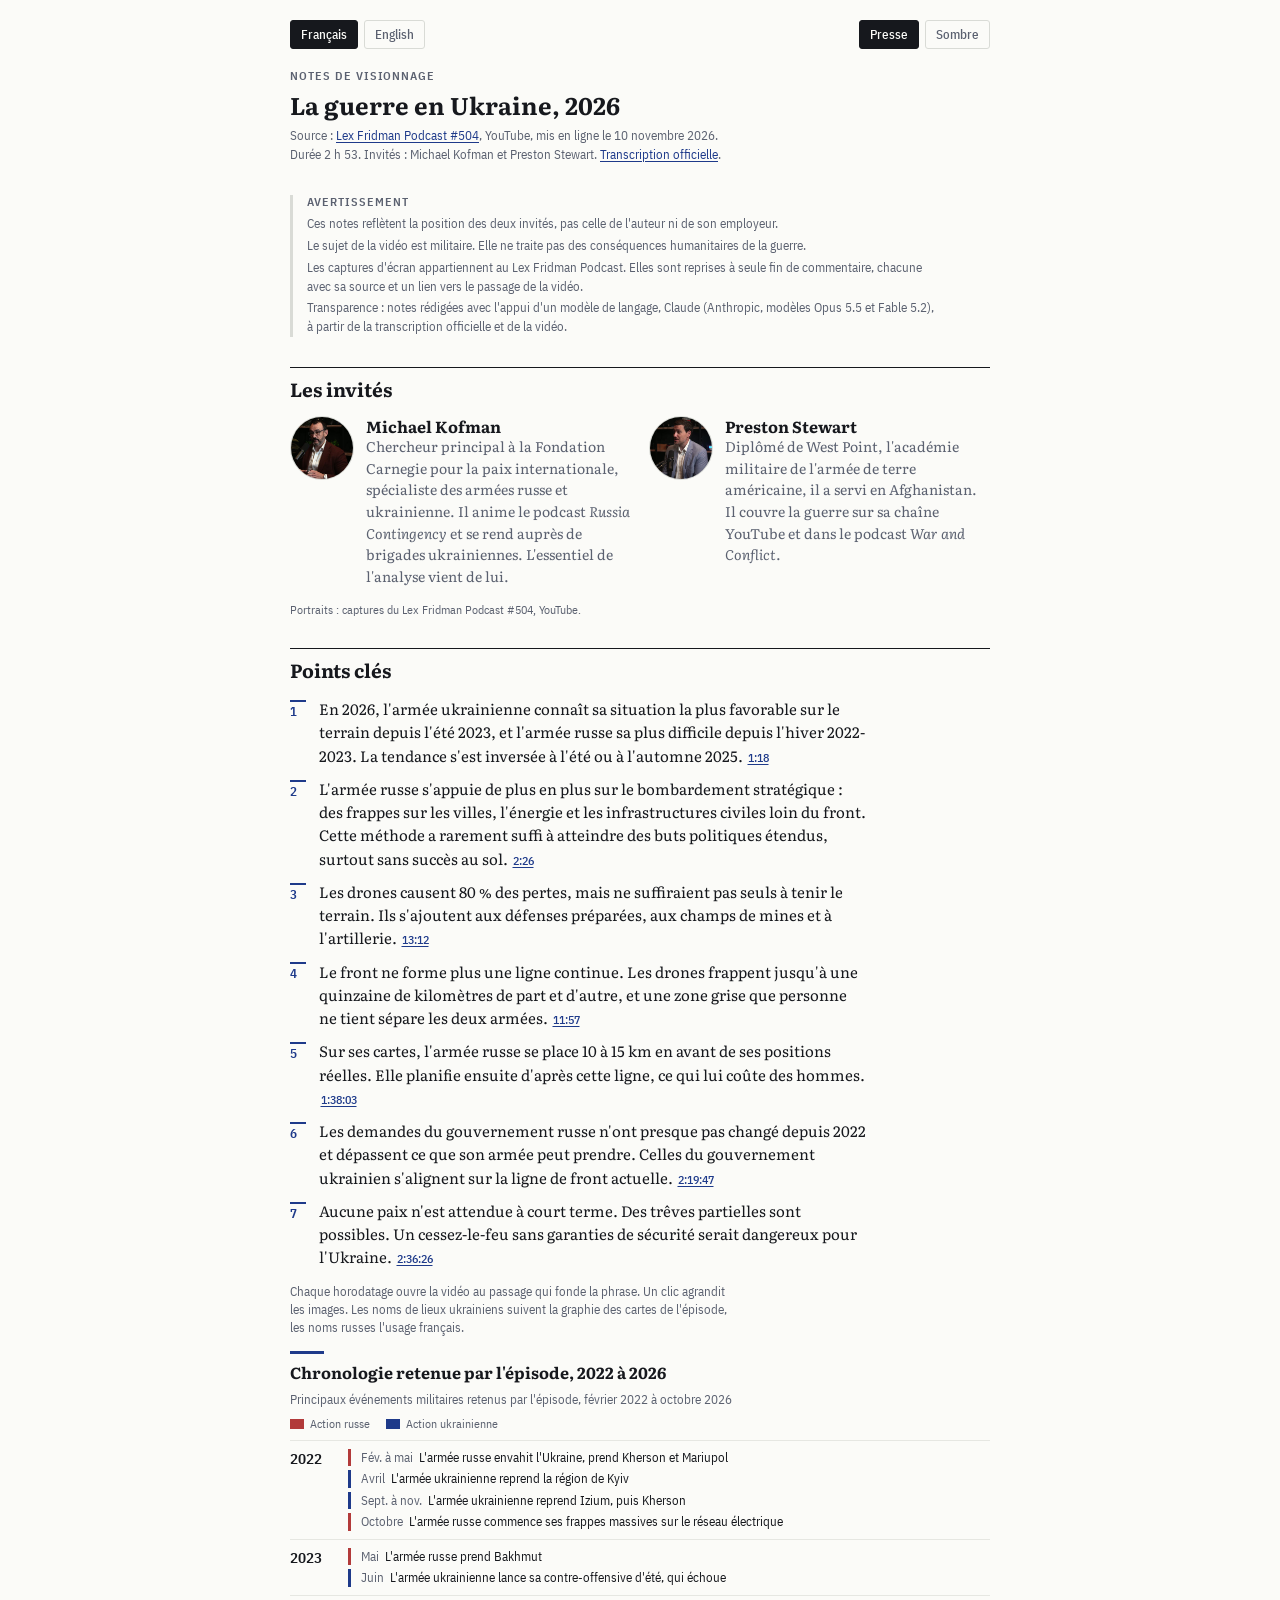
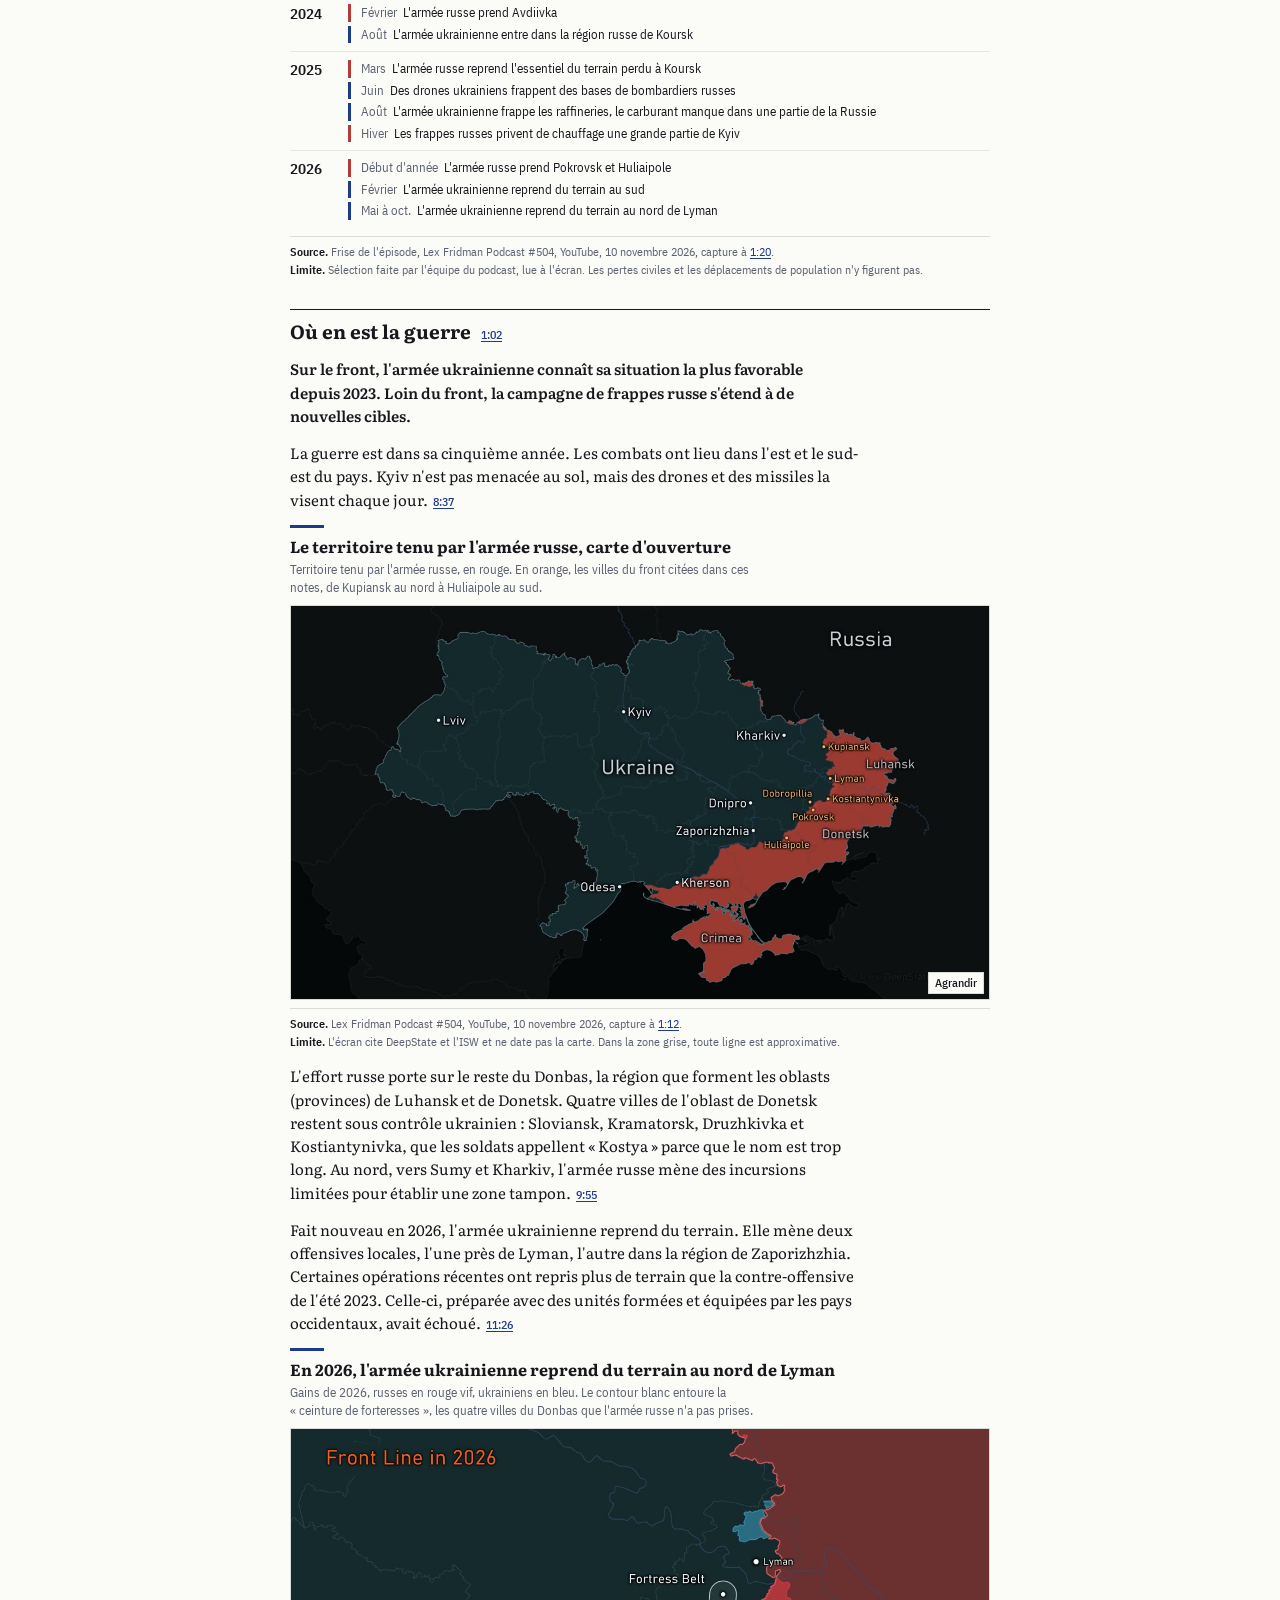
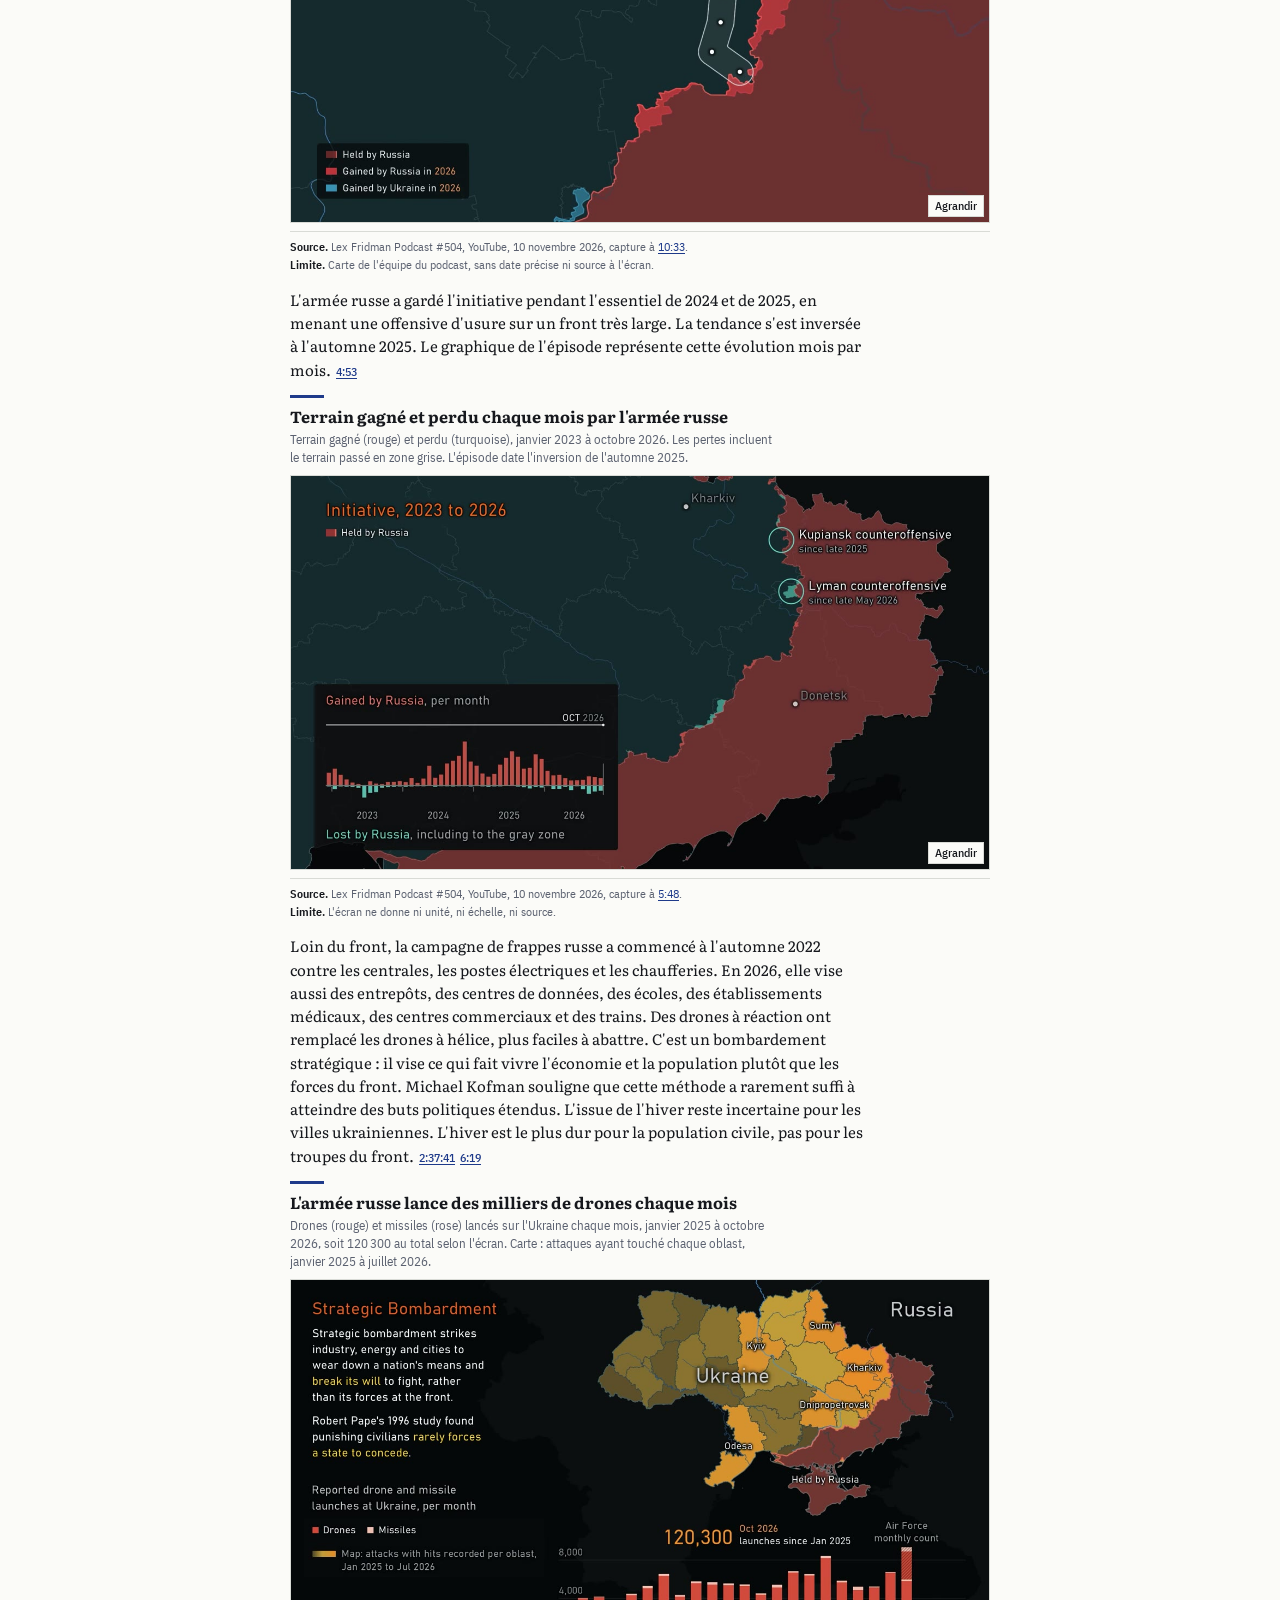
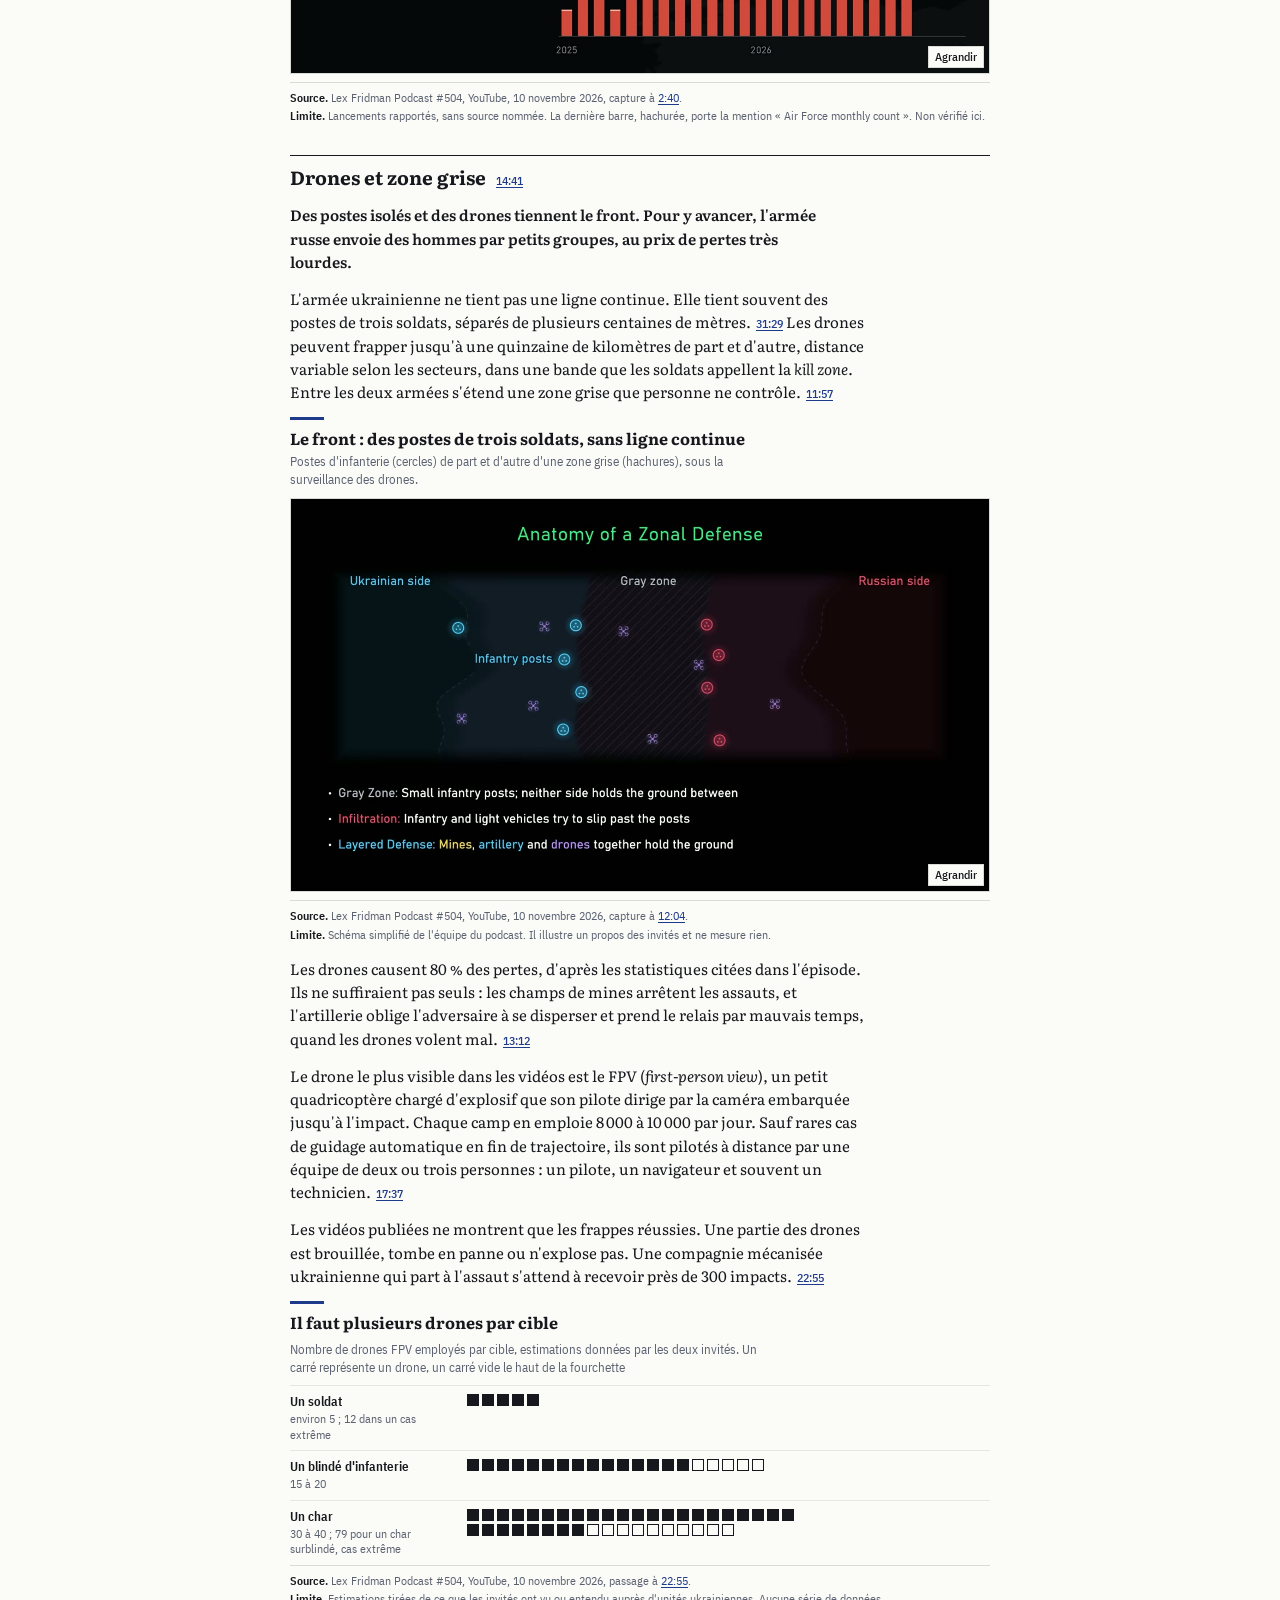
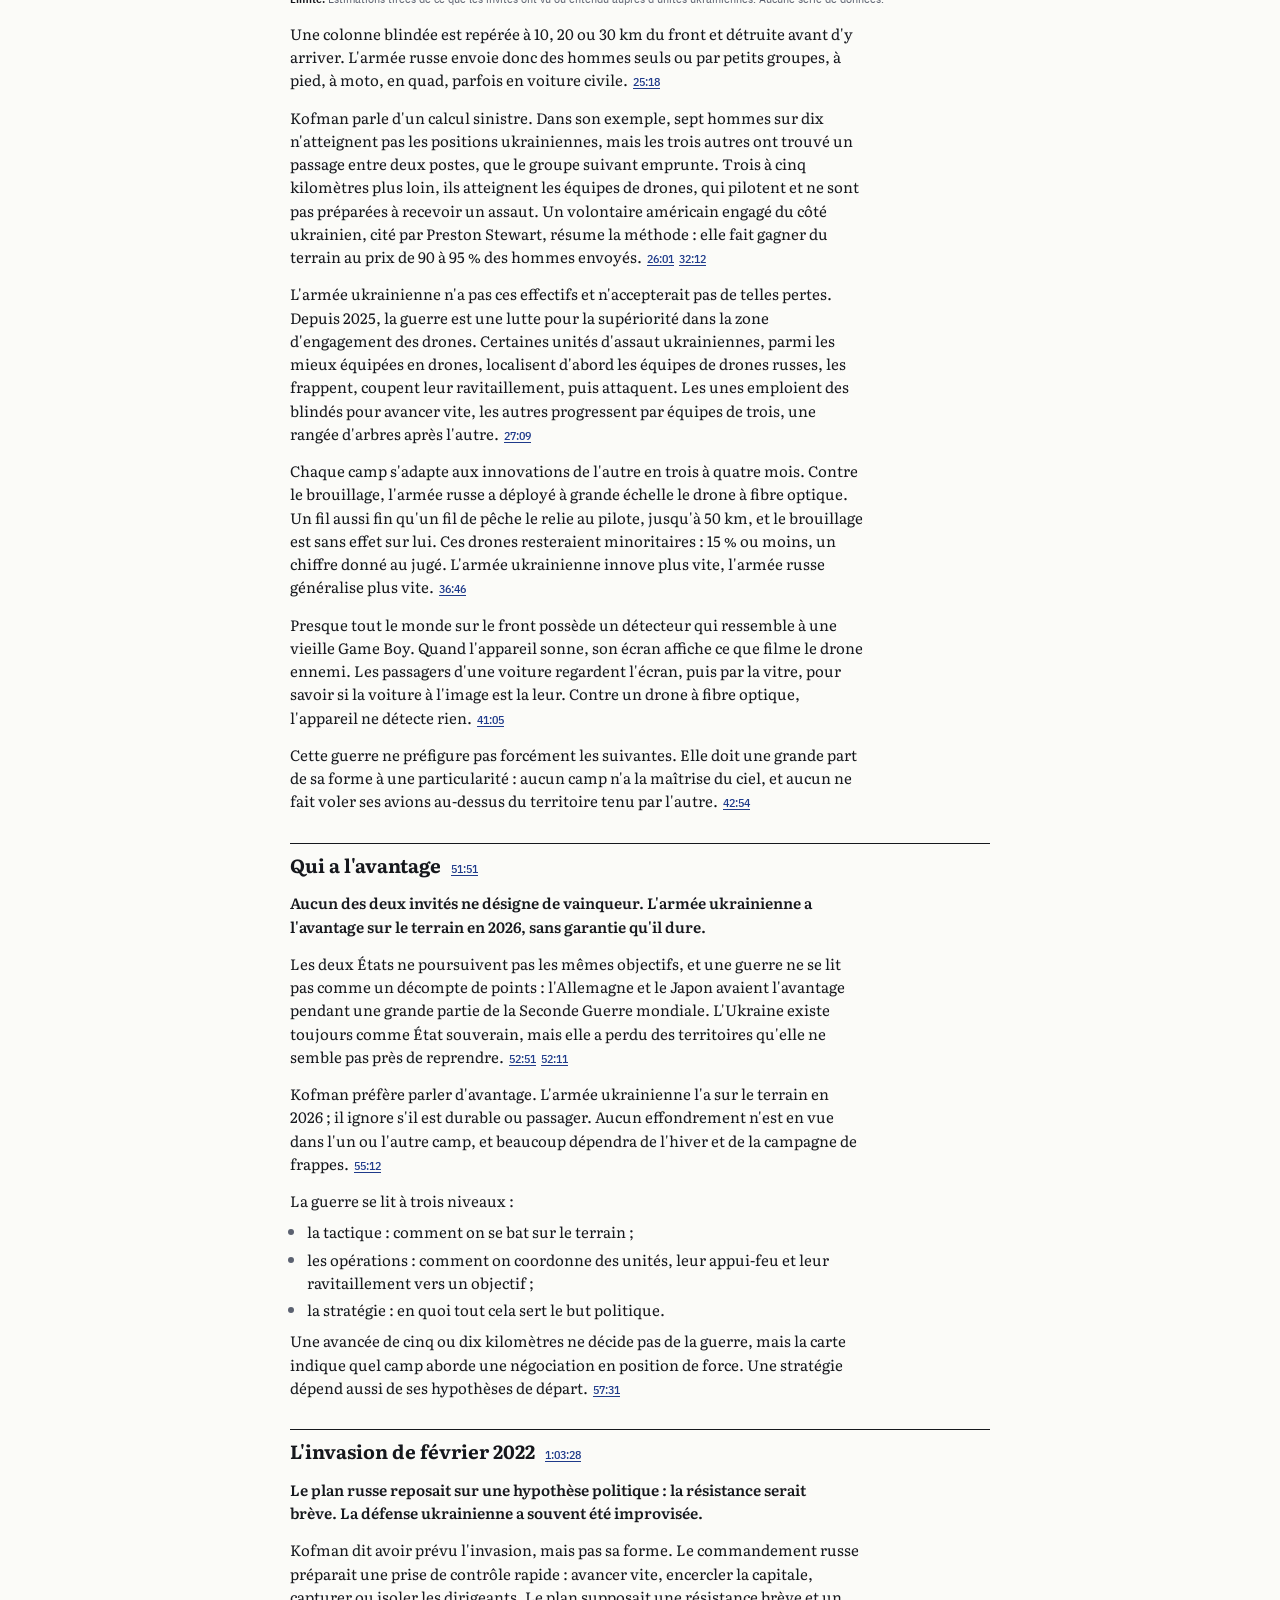
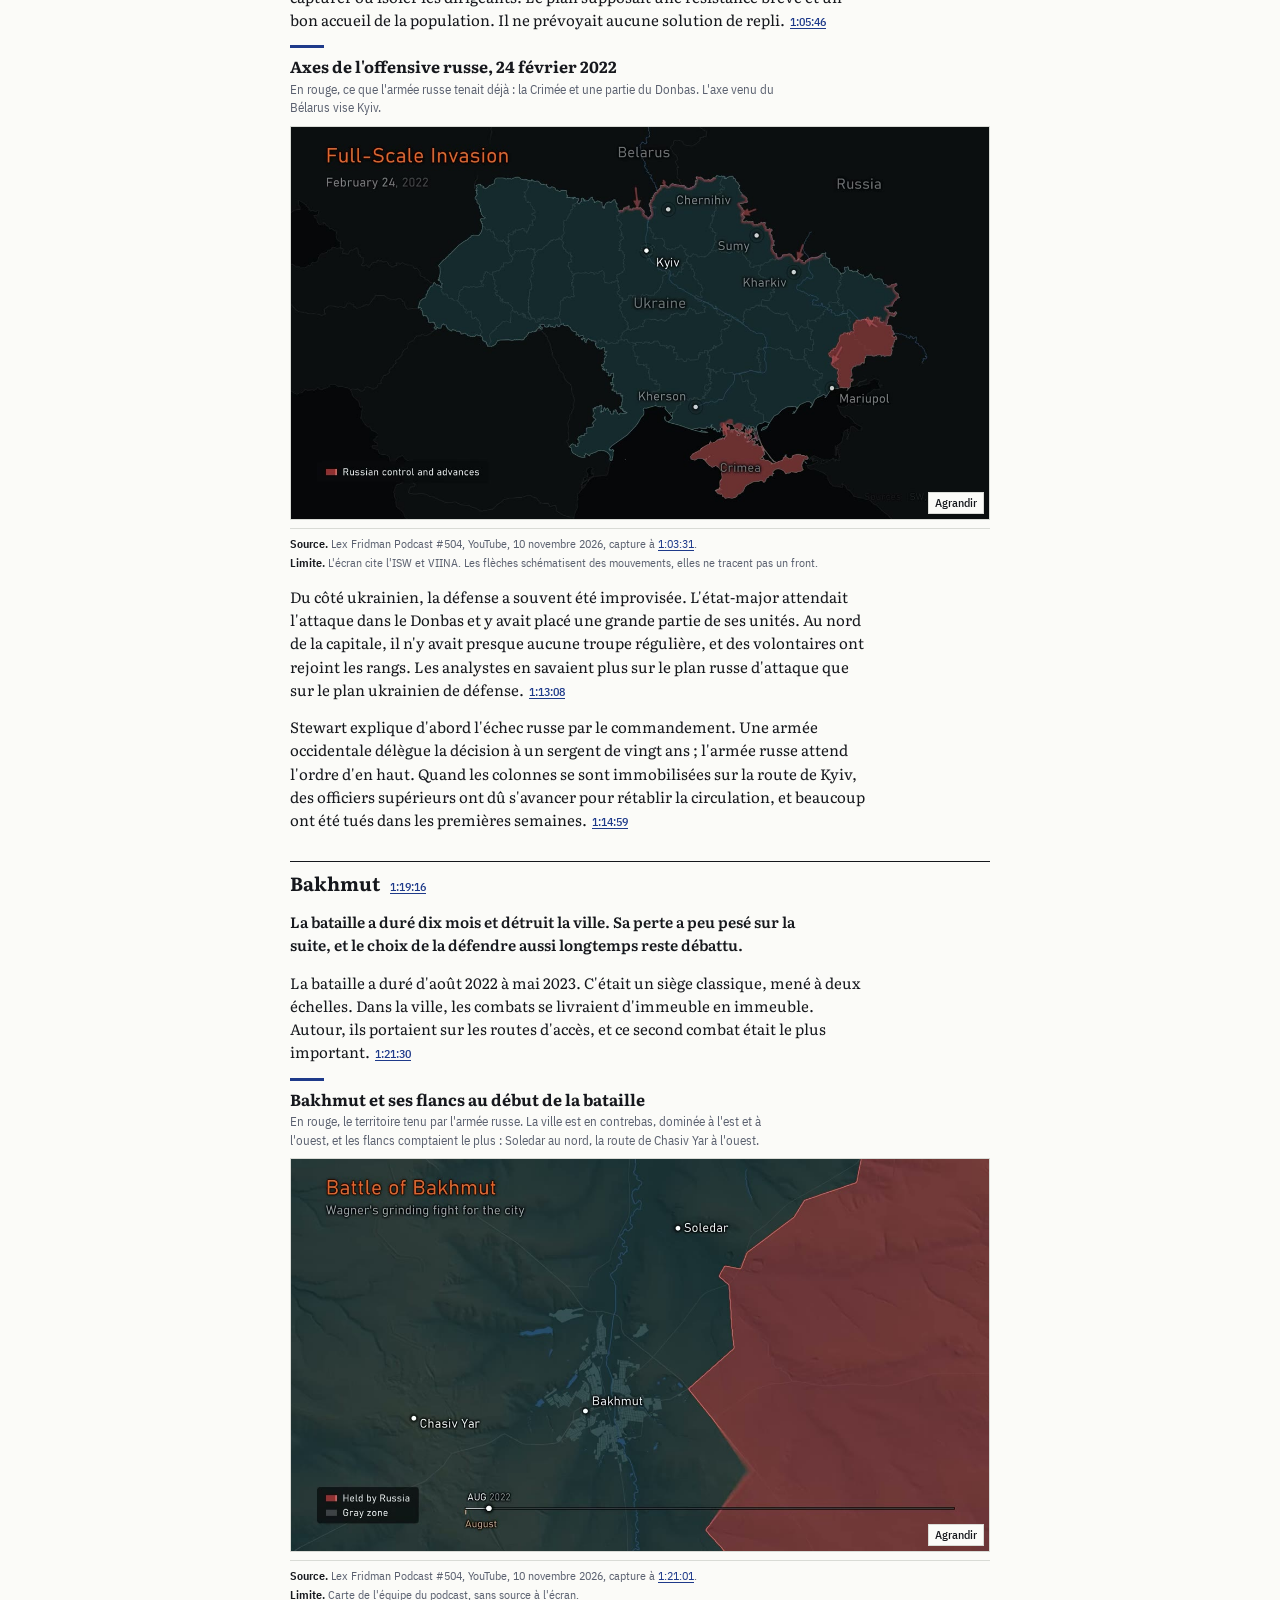
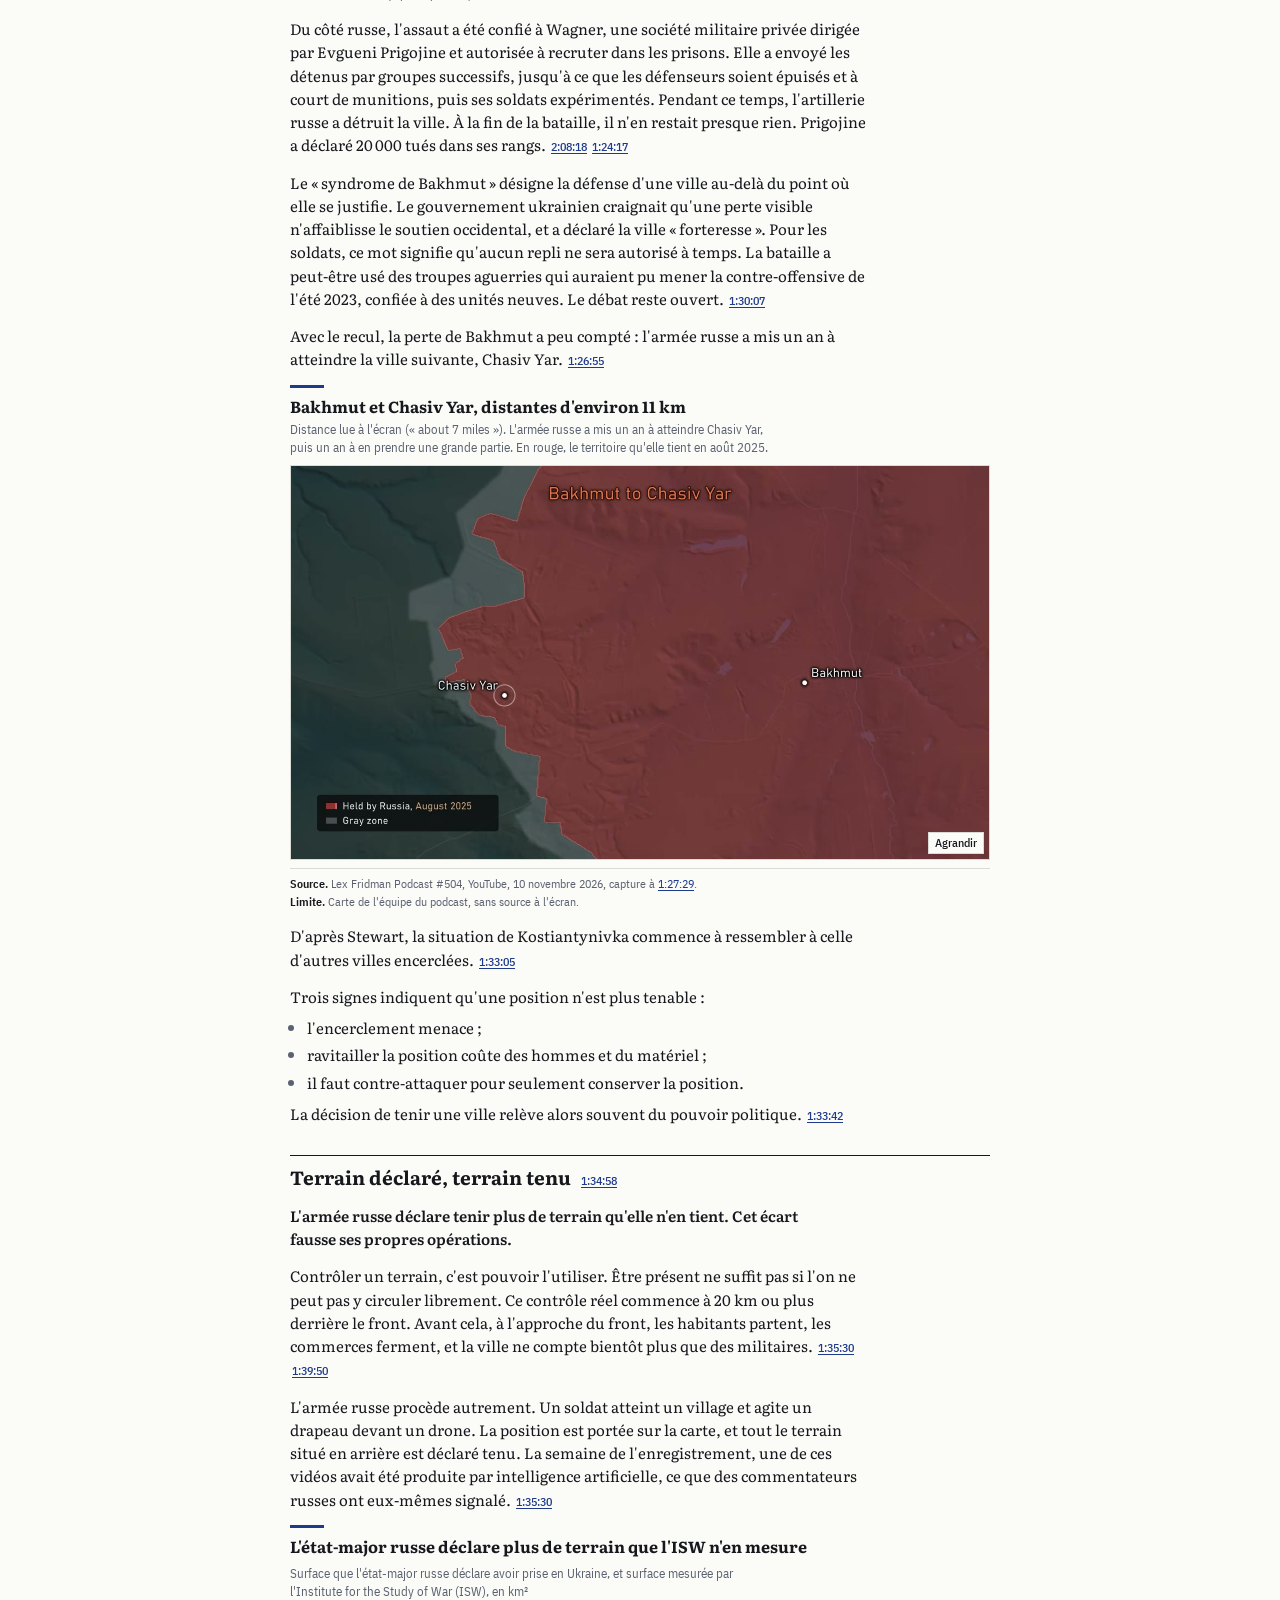
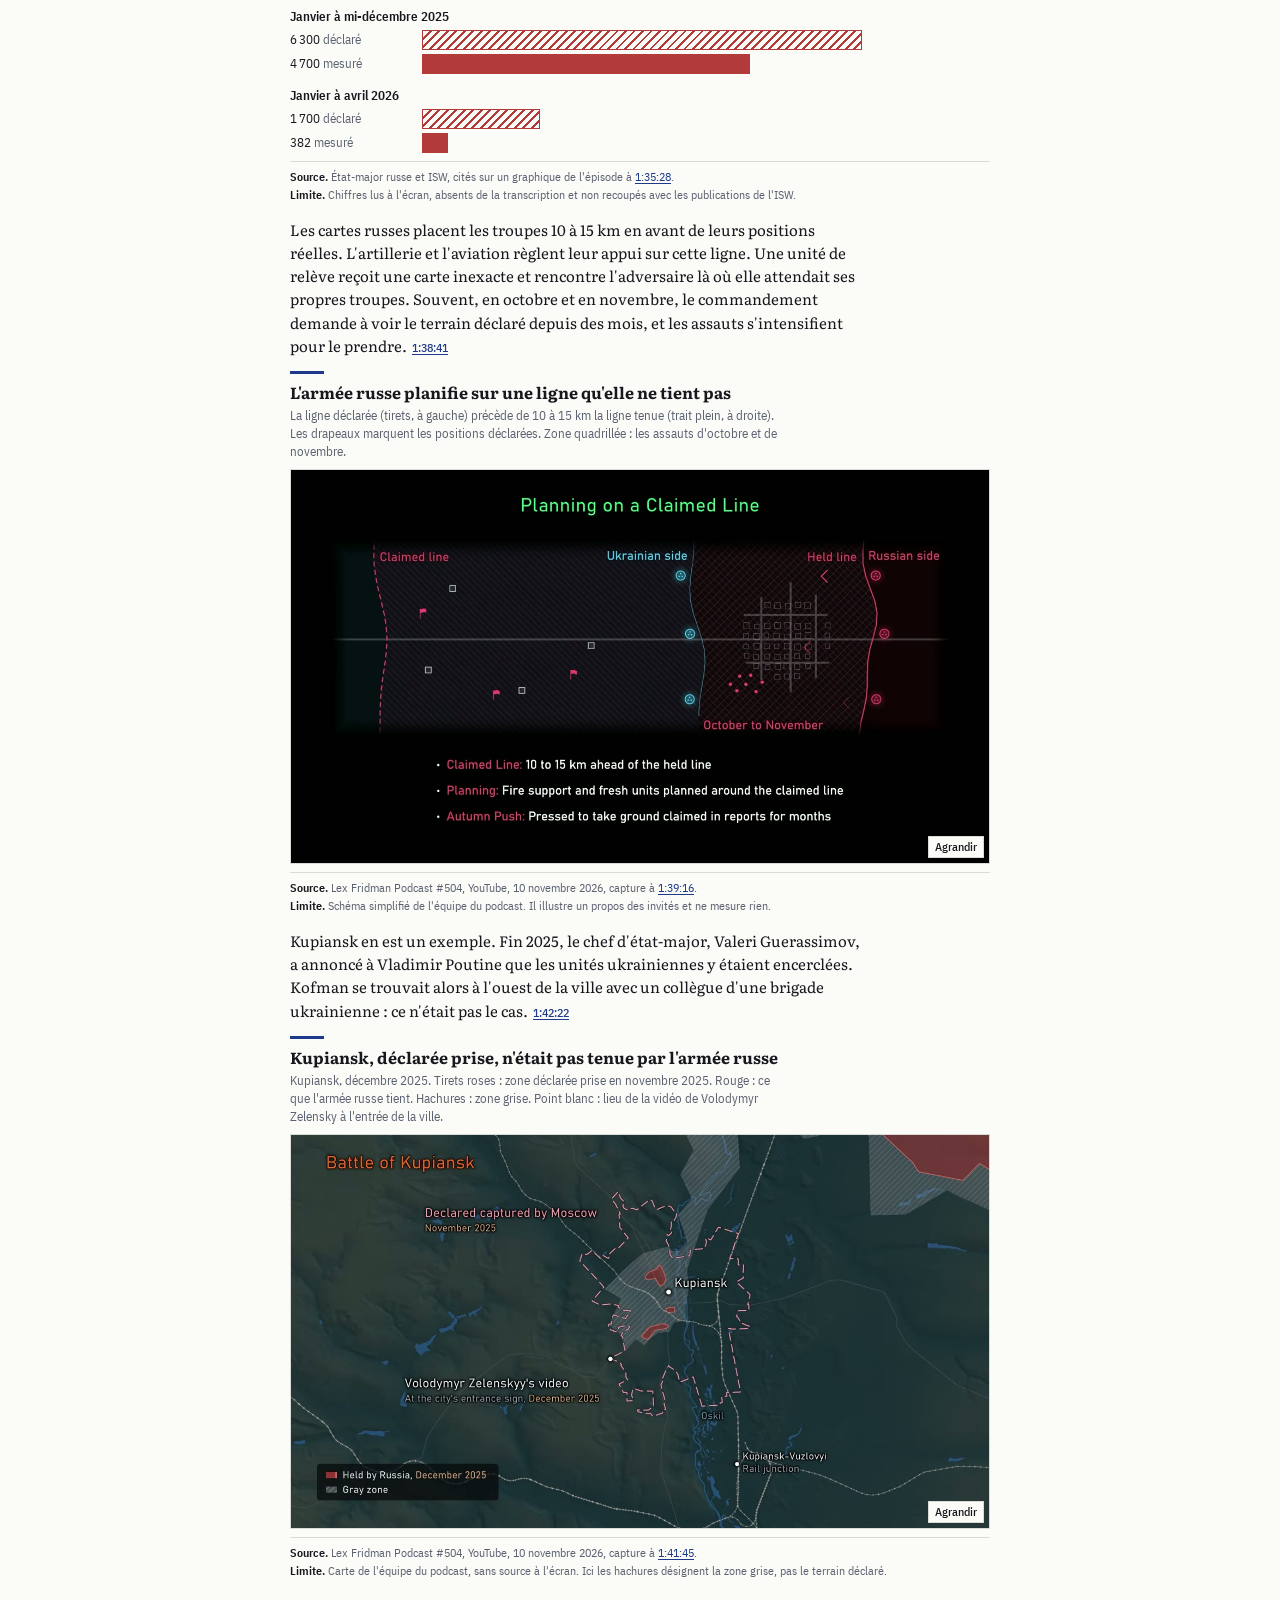
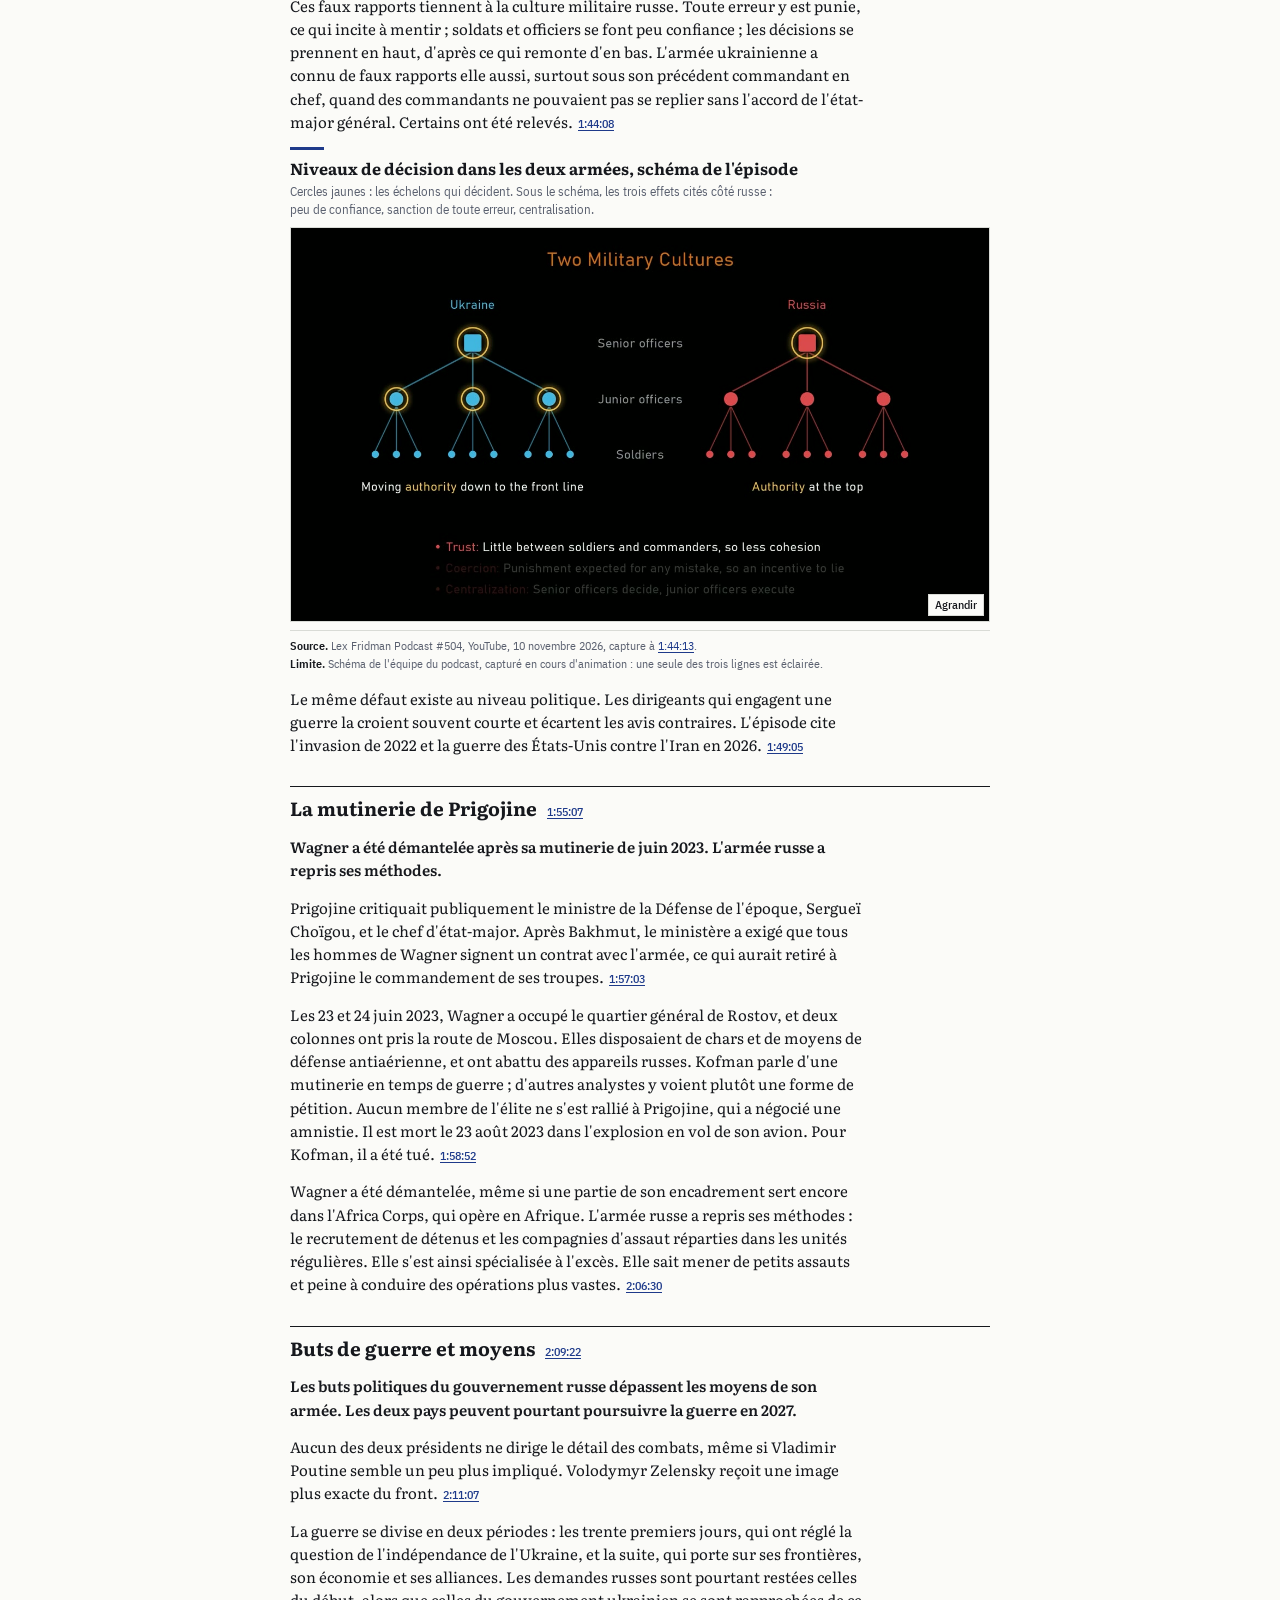
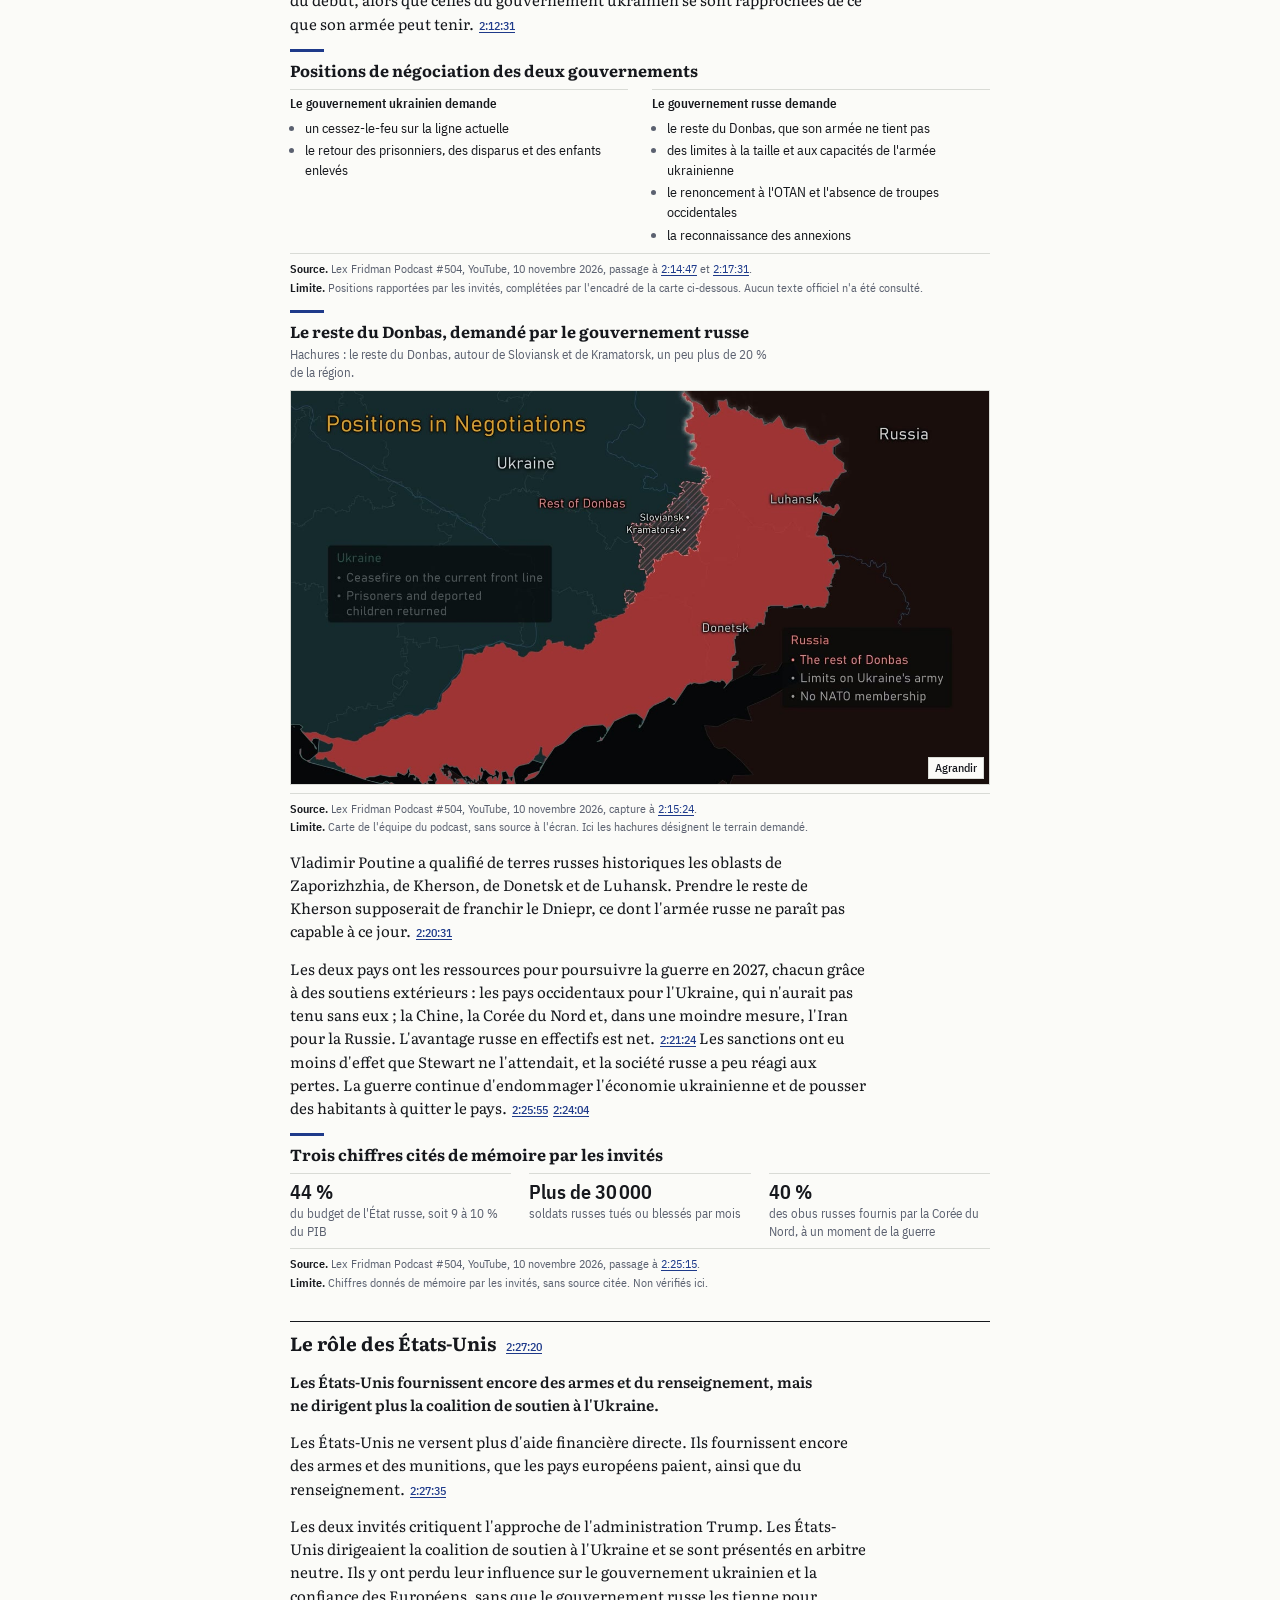
==== commit dd9c0ac7: "Note Soudan : avertissement et positions des deux camps Co-Authored-By: Claude Fable 5.2 <noreply@an" ====
--- a/ukraine/index.html
+++ b/ukraine/index.html
@@ -121,216 +121,223 @@
 .d{background:var(--ink)}
 .d.lo{outline-color:var(--ink)}
 figure .pt+.sub{margin-top:-4px}
+
+/* Avertissement court, aligné sur la colonne de texte */
+.warn{border:0;border-left:3px solid var(--rule);padding:0 0 0 14px;gap:6px}
+.warn h2{font:600 .75rem/1.2 var(--f-data);letter-spacing:.08em;text-transform:uppercase;color:var(--muted)}
+.warn ul{list-style:none;padding:0;gap:3px;max-width:70ch}
+.warn li{font:400 .8125rem/1.45 var(--f-data);color:var(--muted)}
+.lead{font-style:normal;font-weight:600}
 </style>
 <div class="wrap" id="root" data-l="fr">
 <nav class="lang" aria-label="Langue et habillage / Language and style"><div><button type="button" id="b-fr" aria-pressed="true">Français</button><button type="button" id="b-en" aria-pressed="false">English</button></div><div><button type="button" id="s-presse" aria-pressed="true">Presse</button><button type="button" id="s-sombre" aria-pressed="false">Sombre</button></div></nav>
 <article class='L fr' lang='fr'>
 <header><span class='eyebrow'>Notes de visionnage</span><h1>La guerre en Ukraine, 2026</h1><p class='src'>Source : <a href='https://www.youtube.com/watch?v=2hJkprFnzhY'>Lex Fridman Podcast #504</a>, YouTube, mis en ligne le 10 novembre 2026. Durée 2 h 53. Invités : Michael Kofman et Preston Stewart. <a href='https://lexfridman.com/preston-stewart-michael-kofman-transcript'>Transcription officielle</a>.</p></header>
-<section class='warn'><h2>Avertissement</h2><ul><li>Ces notes résument ce que disent deux analystes américains favorables à l'Ukraine. Personne ne les contredit pendant l'épisode, et aucun point de vue russe n'y est représenté. Elles rapportent leur point de vue, pas celui de l'auteur de ces notes ni de son employeur.</li><li>En près de trois heures, l'épisode ne dit presque rien des conséquences de la guerre pour les civils ni des déplacements de population : le sujet est militaire. Les rares passages qui en parlent sont repris dans ces notes.</li><li>Les cartes de l'épisode citent DeepState, un projet ukrainien de cartographie du front, et l'Institute for the Study of War (ISW), un institut de recherche américain. Les nombres de drones par cible viennent de ce que les invités ont vu ou entendu auprès d'unités ukrainiennes. Aucun de ces chiffres n'a été vérifié ici.</li><li>Michael Kofman dit lui-même ignorer si l'avantage qu'il prête à l'armée ukrainienne en 2026 va durer. Ces notes décrivent la situation de novembre 2026 et devront être relues après l'hiver. Un résumé simplifie : pour toute citation, la vidéo et la transcription font foi.</li><li>Les captures d'écran appartiennent au Lex Fridman Podcast. Elles sont reprises à seule fin de commentaire, chacune avec sa source et un lien vers le passage de la vidéo.</li><li>Transparence : notes rédigées avec l'appui d'un modèle de langage, Claude (Anthropic, modèles Opus 5.5 et Fable 5.2), à partir de la transcription officielle et de la vidéo.</li></ul></section>
+<section class='warn'><h2>Avertissement</h2><ul><li>Ces notes reflètent la position des deux invités, pas celle de l'auteur ni de son employeur.</li><li>Le sujet de la vidéo est militaire. Elle ne traite pas des conséquences humanitaires de la guerre.</li><li>Les captures d'écran appartiennent au Lex Fridman Podcast. Elles sont reprises à seule fin de commentaire, chacune avec sa source et un lien vers le passage de la vidéo.</li><li>Transparence : notes rédigées avec l'appui d'un modèle de langage, Claude (Anthropic, modèles Opus 5.5 et Fable 5.2), à partir de la transcription officielle et de la vidéo.</li></ul></section>
 <section><div class='chap'><h2>Les invités</h2></div><div class='guests'><div class='guest'><img src='img/kofman.jpg' alt='Michael Kofman'><div><h3>Michael Kofman</h3><p>Chercheur principal à la Fondation Carnegie pour la paix internationale, spécialiste des armées russe et ukrainienne. Il anime le podcast <em>Russia Contingency</em> et se rend auprès de brigades ukrainiennes. L'essentiel de l'analyse vient de lui.</p></div></div><div class='guest'><img src='img/stewart.jpg' alt='Preston Stewart'><div><h3>Preston Stewart</h3><p>Diplômé de West Point, l'académie militaire de l'armée de terre américaine, il a servi en Afghanistan. Il couvre la guerre sur sa chaîne YouTube et dans le podcast <em>War and Conflict</em>.</p></div></div></div><p class='cr'>Portraits : captures du Lex Fridman Podcast #504, YouTube.</p></section>
-<section><div class='chap'><h2>Points clés</h2></div><ol class='key'><li>Selon Michael Kofman, l'armée ukrainienne connaît en 2026 sa situation la plus favorable sur le terrain depuis l'été 2023, et l'armée russe sa plus difficile depuis l'hiver 2022-2023. Il date l'inversion de tendance de l'été ou de l'automne 2025. <a class="ref" href='https://www.youtube.com/watch?v=2hJkprFnzhY&amp;t=76s' target='_blank' rel='noopener'>1:18</a></li><li>L'armée russe s'appuie de plus en plus sur le bombardement stratégique, c'est-à-dire des frappes sur les villes, l'énergie et les infrastructures civiles loin du front. Selon Kofman, cette méthode a rarement suffi à atteindre des buts politiques étendus, surtout sans succès au sol. <a class="ref" href='https://www.youtube.com/watch?v=2hJkprFnzhY&amp;t=144s' target='_blank' rel='noopener'>2:26</a></li><li>Selon les statistiques que cite Kofman, les drones causent 80 % des pertes. Il précise que, seuls, ils ne suffiraient pas à tenir le terrain : ils s'ajoutent aux défenses préparées, aux champs de mines et à l'artillerie. <a class="ref" href='https://www.youtube.com/watch?v=2hJkprFnzhY&amp;t=790s' target='_blank' rel='noopener'>13:12</a></li><li>Selon les invités, le front ne forme plus une ligne continue. Les drones frappent jusqu'à une quinzaine de kilomètres de part et d'autre, et une zone grise que personne ne tient sépare les deux armées. <a class="ref" href='https://www.youtube.com/watch?v=2hJkprFnzhY&amp;t=715s' target='_blank' rel='noopener'>11:57</a></li><li>Sur ses cartes, l'armée russe se place 10 à 15 km en avant de ses positions réelles, selon Kofman. Elle planifie ensuite d'après cette ligne, ce qui lui coûte des hommes. <a class="ref" href='https://www.youtube.com/watch?v=2hJkprFnzhY&amp;t=5881s' target='_blank' rel='noopener'>1:38:03</a></li><li>Selon les invités, les demandes du gouvernement russe n'ont presque pas changé depuis 2022 et dépassent ce que son armée peut prendre. Celles du gouvernement ukrainien s'alignent sur la ligne de front actuelle. <a class="ref" href='https://www.youtube.com/watch?v=2hJkprFnzhY&amp;t=8385s' target='_blank' rel='noopener'>2:19:47</a></li><li>Kofman n'attend pas de paix prochaine. Il juge possibles des trêves partielles, et dangereux un cessez-le-feu sans garanties de sécurité. <a class="ref" href='https://www.youtube.com/watch?v=2hJkprFnzhY&amp;t=9384s' target='_blank' rel='noopener'>2:36:26</a></li></ol><p class='note'>Chaque horodatage ouvre la vidéo au passage qui fonde la phrase. Un clic agrandit les images. Les noms de lieux ukrainiens suivent la graphie des cartes de l'épisode, les noms russes l'usage français.</p><div class='piece'><p class='pt'>Chronologie retenue par l'épisode, 2022 à 2026</p><p class='sub'>Principaux événements militaires retenus par l'épisode, février 2022 à octobre 2026</p><div class='legend'><span><i style='background:var(--ru)'></i>Action russe</span><span><i style='background:var(--ua)'></i>Action ukrainienne</span></div><div class='tl'><div class='tl-y'><b>2022</b><ul><li class='r'><span>Fév. à mai</span>L'armée russe envahit l'Ukraine, prend Kherson et Mariupol</li><li class='u'><span>Avril</span>L'armée ukrainienne reprend la région de Kyiv</li><li class='u'><span>Sept. à nov.</span>L'armée ukrainienne reprend Izium, puis Kherson</li><li class='r'><span>Octobre</span>L'armée russe commence ses frappes massives sur le réseau électrique</li></ul></div><div class='tl-y'><b>2023</b><ul><li class='r'><span>Mai</span>L'armée russe prend Bakhmut</li><li class='u'><span>Juin</span>L'armée ukrainienne lance sa contre-offensive d'été, qui échoue</li></ul></div><div class='tl-y'><b>2024</b><ul><li class='r'><span>Février</span>L'armée russe prend Avdiivka</li><li class='u'><span>Août</span>L'armée ukrainienne entre dans la région russe de Koursk</li></ul></div><div class='tl-y'><b>2025</b><ul><li class='r'><span>Mars</span>L'armée russe reprend l'essentiel du terrain perdu à Koursk</li><li class='u'><span>Juin</span>Des drones ukrainiens frappent des bases de bombardiers russes</li><li class='u'><span>Août</span>L'armée ukrainienne frappe les raffineries, le carburant manque dans une partie de la Russie</li><li class='r'><span>Hiver</span>Les frappes russes privent de chauffage une grande partie de Kyiv</li></ul></div><div class='tl-y'><b>2026</b><ul><li class='r'><span>Début d'année</span>L'armée russe prend Pokrovsk et Huliaipole</li><li class='u'><span>Février</span>L'armée ukrainienne reprend du terrain au sud</li><li class='u'><span>Mai à oct.</span>L'armée ukrainienne reprend du terrain au nord de Lyman</li></ul></div></div><p class='cartel'><span><b>Source.</b> Frise de l'épisode, Lex Fridman Podcast #504, YouTube, 10 novembre 2026, capture à <a href='https://www.youtube.com/watch?v=2hJkprFnzhY&amp;t=78s' target='_blank' rel='noopener'>1:20</a>.</span><span><b>Limite.</b> Sélection faite par l'équipe du podcast, lue à l'écran. Les pertes civiles et les déplacements de population n'y figurent pas.</span></p></div></section>
+<section><div class='chap'><h2>Points clés</h2></div><ol class='key'><li>En 2026, l'armée ukrainienne connaît sa situation la plus favorable sur le terrain depuis l'été 2023, et l'armée russe sa plus difficile depuis l'hiver 2022-2023. La tendance s'est inversée à l'été ou à l'automne 2025. <a class="ref" href='https://www.youtube.com/watch?v=2hJkprFnzhY&amp;t=76s' target='_blank' rel='noopener'>1:18</a></li><li>L'armée russe s'appuie de plus en plus sur le bombardement stratégique : des frappes sur les villes, l'énergie et les infrastructures civiles loin du front. Cette méthode a rarement suffi à atteindre des buts politiques étendus, surtout sans succès au sol. <a class="ref" href='https://www.youtube.com/watch?v=2hJkprFnzhY&amp;t=144s' target='_blank' rel='noopener'>2:26</a></li><li>Les drones causent 80 % des pertes, mais ne suffiraient pas seuls à tenir le terrain. Ils s'ajoutent aux défenses préparées, aux champs de mines et à l'artillerie. <a class="ref" href='https://www.youtube.com/watch?v=2hJkprFnzhY&amp;t=790s' target='_blank' rel='noopener'>13:12</a></li><li>Le front ne forme plus une ligne continue. Les drones frappent jusqu'à une quinzaine de kilomètres de part et d'autre, et une zone grise que personne ne tient sépare les deux armées. <a class="ref" href='https://www.youtube.com/watch?v=2hJkprFnzhY&amp;t=715s' target='_blank' rel='noopener'>11:57</a></li><li>Sur ses cartes, l'armée russe se place 10 à 15 km en avant de ses positions réelles. Elle planifie ensuite d'après cette ligne, ce qui lui coûte des hommes. <a class="ref" href='https://www.youtube.com/watch?v=2hJkprFnzhY&amp;t=5881s' target='_blank' rel='noopener'>1:38:03</a></li><li>Les demandes du gouvernement russe n'ont presque pas changé depuis 2022 et dépassent ce que son armée peut prendre. Celles du gouvernement ukrainien s'alignent sur la ligne de front actuelle. <a class="ref" href='https://www.youtube.com/watch?v=2hJkprFnzhY&amp;t=8385s' target='_blank' rel='noopener'>2:19:47</a></li><li>Aucune paix n'est attendue à court terme. Des trêves partielles sont possibles. Un cessez-le-feu sans garanties de sécurité serait dangereux pour l'Ukraine. <a class="ref" href='https://www.youtube.com/watch?v=2hJkprFnzhY&amp;t=9384s' target='_blank' rel='noopener'>2:36:26</a></li></ol><p class='note'>Chaque horodatage ouvre la vidéo au passage qui fonde la phrase. Un clic agrandit les images. Les noms de lieux ukrainiens suivent la graphie des cartes de l'épisode, les noms russes l'usage français.</p><div class='piece'><p class='pt'>Chronologie retenue par l'épisode, 2022 à 2026</p><p class='sub'>Principaux événements militaires retenus par l'épisode, février 2022 à octobre 2026</p><div class='legend'><span><i style='background:var(--ru)'></i>Action russe</span><span><i style='background:var(--ua)'></i>Action ukrainienne</span></div><div class='tl'><div class='tl-y'><b>2022</b><ul><li class='r'><span>Fév. à mai</span>L'armée russe envahit l'Ukraine, prend Kherson et Mariupol</li><li class='u'><span>Avril</span>L'armée ukrainienne reprend la région de Kyiv</li><li class='u'><span>Sept. à nov.</span>L'armée ukrainienne reprend Izium, puis Kherson</li><li class='r'><span>Octobre</span>L'armée russe commence ses frappes massives sur le réseau électrique</li></ul></div><div class='tl-y'><b>2023</b><ul><li class='r'><span>Mai</span>L'armée russe prend Bakhmut</li><li class='u'><span>Juin</span>L'armée ukrainienne lance sa contre-offensive d'été, qui échoue</li></ul></div><div class='tl-y'><b>2024</b><ul><li class='r'><span>Février</span>L'armée russe prend Avdiivka</li><li class='u'><span>Août</span>L'armée ukrainienne entre dans la région russe de Koursk</li></ul></div><div class='tl-y'><b>2025</b><ul><li class='r'><span>Mars</span>L'armée russe reprend l'essentiel du terrain perdu à Koursk</li><li class='u'><span>Juin</span>Des drones ukrainiens frappent des bases de bombardiers russes</li><li class='u'><span>Août</span>L'armée ukrainienne frappe les raffineries, le carburant manque dans une partie de la Russie</li><li class='r'><span>Hiver</span>Les frappes russes privent de chauffage une grande partie de Kyiv</li></ul></div><div class='tl-y'><b>2026</b><ul><li class='r'><span>Début d'année</span>L'armée russe prend Pokrovsk et Huliaipole</li><li class='u'><span>Février</span>L'armée ukrainienne reprend du terrain au sud</li><li class='u'><span>Mai à oct.</span>L'armée ukrainienne reprend du terrain au nord de Lyman</li></ul></div></div><p class='cartel'><span><b>Source.</b> Frise de l'épisode, Lex Fridman Podcast #504, YouTube, 10 novembre 2026, capture à <a href='https://www.youtube.com/watch?v=2hJkprFnzhY&amp;t=78s' target='_blank' rel='noopener'>1:20</a>.</span><span><b>Limite.</b> Sélection faite par l'équipe du podcast, lue à l'écran. Les pertes civiles et les déplacements de population n'y figurent pas.</span></p></div></section>
 <section><div class='chap'><h3>Où en est la guerre</h3><a class="ts" href='https://www.youtube.com/watch?v=2hJkprFnzhY&amp;t=60s' target='_blank' rel='noopener'>1:02</a></div>
-<p class='lead'>Lex Fridman, qui anime le podcast, demande d'abord où en est la guerre. Kofman répond en deux temps : sur le front, l'armée ukrainienne connaît sa situation la plus favorable depuis 2023 ; loin du front, la campagne de frappes russe s'étend à de nouvelles cibles.</p>
+<p class='lead'>Sur le front, l'armée ukrainienne connaît sa situation la plus favorable depuis 2023. Loin du front, la campagne de frappes russe s'étend à de nouvelles cibles.</p>
 <p>La guerre est dans sa cinquième année. Les combats ont lieu dans l'est et le sud-est du pays. Kyiv n'est pas menacée au sol, mais des drones et des missiles la visent chaque jour. <a class="ref" href='https://www.youtube.com/watch?v=2hJkprFnzhY&amp;t=515s' target='_blank' rel='noopener'>8:37</a></p>
 <figure><p class='pt'>Le territoire tenu par l'armée russe, carte d'ouverture</p><p class='sub'>Territoire tenu par l'armée russe, en rouge. En orange, les villes du front citées dans ces notes, de Kupiansk au nord à Huliaipole au sud.</p><button class='zoom' type='button' data-z='Agrandir'><img src='img/carte-ensemble.jpg' alt='Le territoire tenu par l&#x27;armée russe, carte d&#x27;ouverture. Territoire tenu par l&#x27;armée russe, en rouge. En orange, les villes du front citées dans ces notes, de Kupiansk au nord à Huliaipole au sud.' loading='lazy'></button><p class='cartel'><span><b>Source.</b> Lex Fridman Podcast #504, YouTube, 10 novembre 2026, capture à <a href='https://www.youtube.com/watch?v=2hJkprFnzhY&amp;t=70s' target='_blank' rel='noopener'>1:12</a>.</span><span><b>Limite.</b> L'écran cite DeepState et l'ISW et ne date pas la carte. Dans la zone grise, toute ligne est approximative.</span></p></figure>
 <p>L'effort russe porte sur le reste du Donbas, la région que forment les oblasts (provinces) de Luhansk et de Donetsk. Quatre villes de l'oblast de Donetsk restent sous contrôle ukrainien : Sloviansk, Kramatorsk, Druzhkivka et Kostiantynivka, que les soldats appellent « Kostya » parce que le nom est trop long. Au nord, vers Sumy et Kharkiv, l'armée russe mène des incursions limitées pour établir une zone tampon. <a class="ref" href='https://www.youtube.com/watch?v=2hJkprFnzhY&amp;t=593s' target='_blank' rel='noopener'>9:55</a></p>
-<p>Fait nouveau en 2026, l'armée ukrainienne reprend du terrain. Elle mène deux offensives locales, l'une près de Lyman, l'autre dans la région de Zaporizhzhia. Selon Kofman, certaines opérations récentes ont repris plus de terrain que la contre-offensive de l'été 2023. Celle-ci, préparée avec des unités formées et équipées par les pays occidentaux, avait échoué. <a class="ref" href='https://www.youtube.com/watch?v=2hJkprFnzhY&amp;t=684s' target='_blank' rel='noopener'>11:26</a></p>
+<p>Fait nouveau en 2026, l'armée ukrainienne reprend du terrain. Elle mène deux offensives locales, l'une près de Lyman, l'autre dans la région de Zaporizhzhia. Certaines opérations récentes ont repris plus de terrain que la contre-offensive de l'été 2023. Celle-ci, préparée avec des unités formées et équipées par les pays occidentaux, avait échoué. <a class="ref" href='https://www.youtube.com/watch?v=2hJkprFnzhY&amp;t=684s' target='_blank' rel='noopener'>11:26</a></p>
 <figure><p class='pt'>En 2026, l'armée ukrainienne reprend du terrain au nord de Lyman</p><p class='sub'>Gains de 2026, russes en rouge vif, ukrainiens en bleu. Le contour blanc entoure la « ceinture de forteresses », les quatre villes du Donbas que l'armée russe n'a pas prises.</p><button class='zoom' type='button' data-z='Agrandir'><img src='img/front-2026.jpg' alt='En 2026, l&#x27;armée ukrainienne reprend du terrain au nord de Lyman. Gains de 2026, russes en rouge vif, ukrainiens en bleu. Le contour blanc entoure la « ceinture de forteresses », les quatre villes du Donbas que l&#x27;armée russe n&#x27;a pas prises.' loading='lazy'></button><p class='cartel'><span><b>Source.</b> Lex Fridman Podcast #504, YouTube, 10 novembre 2026, capture à <a href='https://www.youtube.com/watch?v=2hJkprFnzhY&amp;t=631s' target='_blank' rel='noopener'>10:33</a>.</span><span><b>Limite.</b> Carte de l'équipe du podcast, sans date précise ni source à l'écran.</span></p></figure>
-<p>L'armée russe a gardé l'initiative pendant l'essentiel de 2024 et de 2025, en menant une offensive d'usure sur un front très large. Kofman date l'inversion de l'automne 2025. Le graphique de l'épisode représente cette évolution mois par mois. <a class="ref" href='https://www.youtube.com/watch?v=2hJkprFnzhY&amp;t=291s' target='_blank' rel='noopener'>4:53</a></p>
-<figure><p class='pt'>Terrain gagné et perdu chaque mois par l'armée russe</p><p class='sub'>Terrain gagné (rouge) et perdu (turquoise), janvier 2023 à octobre 2026. Les pertes incluent le terrain passé en zone grise. Kofman date l'inversion de l'automne 2025.</p><button class='zoom' type='button' data-z='Agrandir'><img src='img/initiative.jpg' alt='Terrain gagné et perdu chaque mois par l&#x27;armée russe. Terrain gagné (rouge) et perdu (turquoise), janvier 2023 à octobre 2026. Les pertes incluent le terrain passé en zone grise. Kofman date l&#x27;inversion de l&#x27;automne 2025.' loading='lazy'></button><p class='cartel'><span><b>Source.</b> Lex Fridman Podcast #504, YouTube, 10 novembre 2026, capture à <a href='https://www.youtube.com/watch?v=2hJkprFnzhY&amp;t=346s' target='_blank' rel='noopener'>5:48</a>.</span><span><b>Limite.</b> L'écran ne donne ni unité, ni échelle, ni source.</span></p></figure>
-<p>Loin du front, selon Kofman, la campagne de frappes russe a commencé à l'automne 2022 contre les centrales, les postes électriques et les chaufferies. En 2026, elle vise aussi des entrepôts, des centres de données, des écoles, des établissements médicaux, des centres commerciaux et des trains. Des drones à réaction ont remplacé les drones à hélice, plus faciles à abattre. Kofman y voit un bombardement stratégique, dirigé contre ce qui fait vivre l'économie et la population plutôt que contre les forces du front, et dit que cette méthode a rarement suffi à atteindre des buts politiques étendus. Il juge incertaine l'issue de l'hiver pour les villes ukrainiennes. Il dit plus loin que l'hiver est le plus dur pour la population civile, et non pour les troupes du front. <a class="ref" href='https://www.youtube.com/watch?v=2hJkprFnzhY&amp;t=9459s' target='_blank' rel='noopener'>2:37:41</a> <a class="ref" href='https://www.youtube.com/watch?v=2hJkprFnzhY&amp;t=377s' target='_blank' rel='noopener'>6:19</a></p>
+<p>L'armée russe a gardé l'initiative pendant l'essentiel de 2024 et de 2025, en menant une offensive d'usure sur un front très large. La tendance s'est inversée à l'automne 2025. Le graphique de l'épisode représente cette évolution mois par mois. <a class="ref" href='https://www.youtube.com/watch?v=2hJkprFnzhY&amp;t=291s' target='_blank' rel='noopener'>4:53</a></p>
+<figure><p class='pt'>Terrain gagné et perdu chaque mois par l'armée russe</p><p class='sub'>Terrain gagné (rouge) et perdu (turquoise), janvier 2023 à octobre 2026. Les pertes incluent le terrain passé en zone grise. L'épisode date l'inversion de l'automne 2025.</p><button class='zoom' type='button' data-z='Agrandir'><img src='img/initiative.jpg' alt='Terrain gagné et perdu chaque mois par l&#x27;armée russe. Terrain gagné (rouge) et perdu (turquoise), janvier 2023 à octobre 2026. Les pertes incluent le terrain passé en zone grise. L&#x27;épisode date l&#x27;inversion de l&#x27;automne 2025.' loading='lazy'></button><p class='cartel'><span><b>Source.</b> Lex Fridman Podcast #504, YouTube, 10 novembre 2026, capture à <a href='https://www.youtube.com/watch?v=2hJkprFnzhY&amp;t=346s' target='_blank' rel='noopener'>5:48</a>.</span><span><b>Limite.</b> L'écran ne donne ni unité, ni échelle, ni source.</span></p></figure>
+<p>Loin du front, la campagne de frappes russe a commencé à l'automne 2022 contre les centrales, les postes électriques et les chaufferies. En 2026, elle vise aussi des entrepôts, des centres de données, des écoles, des établissements médicaux, des centres commerciaux et des trains. Des drones à réaction ont remplacé les drones à hélice, plus faciles à abattre. C'est un bombardement stratégique : il vise ce qui fait vivre l'économie et la population plutôt que les forces du front. Michael Kofman souligne que cette méthode a rarement suffi à atteindre des buts politiques étendus. L'issue de l'hiver reste incertaine pour les villes ukrainiennes. L'hiver est le plus dur pour la population civile, pas pour les troupes du front. <a class="ref" href='https://www.youtube.com/watch?v=2hJkprFnzhY&amp;t=9459s' target='_blank' rel='noopener'>2:37:41</a> <a class="ref" href='https://www.youtube.com/watch?v=2hJkprFnzhY&amp;t=377s' target='_blank' rel='noopener'>6:19</a></p>
 <figure><p class='pt'>L'armée russe lance des milliers de drones chaque mois</p><p class='sub'>Drones (rouge) et missiles (rose) lancés sur l'Ukraine chaque mois, janvier 2025 à octobre 2026, soit 120 300 au total selon l'écran. Carte : attaques ayant touché chaque oblast, janvier 2025 à juillet 2026.</p><button class='zoom' type='button' data-z='Agrandir'><img src='img/bombardement.jpg' alt='L&#x27;armée russe lance des milliers de drones chaque mois. Drones (rouge) et missiles (rose) lancés sur l&#x27;Ukraine chaque mois, janvier 2025 à octobre 2026, soit 120 300 au total selon l&#x27;écran. Carte : attaques ayant touché chaque oblast, janvier 2025 à juillet 2026.' loading='lazy'></button><p class='cartel'><span><b>Source.</b> Lex Fridman Podcast #504, YouTube, 10 novembre 2026, capture à <a href='https://www.youtube.com/watch?v=2hJkprFnzhY&amp;t=158s' target='_blank' rel='noopener'>2:40</a>.</span><span><b>Limite.</b> Lancements rapportés, sans source nommée. La dernière barre, hachurée, porte la mention « Air Force monthly count ». Non vérifié ici.</span></p></figure>
 </section>
 <section><div class='chap'><h3>Drones et zone grise</h3><a class="ts" href='https://www.youtube.com/watch?v=2hJkprFnzhY&amp;t=879s' target='_blank' rel='noopener'>14:41</a></div>
-<p class='lead'>Fridman demande à quoi ressemble le front, puis comment une armée y gagne encore du terrain.</p>
-<p>Selon Kofman, l'armée ukrainienne ne tient pas une ligne continue. Elle tient souvent des postes de trois soldats, séparés de plusieurs centaines de mètres. <a class="ref" href='https://www.youtube.com/watch?v=2hJkprFnzhY&amp;t=1887s' target='_blank' rel='noopener'>31:29</a> Les drones peuvent frapper jusqu'à une quinzaine de kilomètres de part et d'autre, distance variable selon les secteurs, dans une bande que les soldats appellent la <em>kill zone</em>. Entre les deux armées s'étend une zone grise que personne ne contrôle. <a class="ref" href='https://www.youtube.com/watch?v=2hJkprFnzhY&amp;t=715s' target='_blank' rel='noopener'>11:57</a></p>
+<p class='lead'>Des postes isolés et des drones tiennent le front. Pour y avancer, l'armée russe envoie des hommes par petits groupes, au prix de pertes très lourdes.</p>
+<p>L'armée ukrainienne ne tient pas une ligne continue. Elle tient souvent des postes de trois soldats, séparés de plusieurs centaines de mètres. <a class="ref" href='https://www.youtube.com/watch?v=2hJkprFnzhY&amp;t=1887s' target='_blank' rel='noopener'>31:29</a> Les drones peuvent frapper jusqu'à une quinzaine de kilomètres de part et d'autre, distance variable selon les secteurs, dans une bande que les soldats appellent la <em>kill zone</em>. Entre les deux armées s'étend une zone grise que personne ne contrôle. <a class="ref" href='https://www.youtube.com/watch?v=2hJkprFnzhY&amp;t=715s' target='_blank' rel='noopener'>11:57</a></p>
 <figure><p class='pt'>Le front : des postes de trois soldats, sans ligne continue</p><p class='sub'>Postes d'infanterie (cercles) de part et d'autre d'une zone grise (hachures), sous la surveillance des drones.</p><button class='zoom' type='button' data-z='Agrandir'><img src='img/defense-zonale.jpg' alt='Le front : des postes de trois soldats, sans ligne continue. Postes d&#x27;infanterie (cercles) de part et d&#x27;autre d&#x27;une zone grise (hachures), sous la surveillance des drones.' loading='lazy'></button><p class='cartel'><span><b>Source.</b> Lex Fridman Podcast #504, YouTube, 10 novembre 2026, capture à <a href='https://www.youtube.com/watch?v=2hJkprFnzhY&amp;t=722s' target='_blank' rel='noopener'>12:04</a>.</span><span><b>Limite.</b> Schéma simplifié de l'équipe du podcast. Il illustre un propos des invités et ne mesure rien.</span></p></figure>
-<p>Les statistiques qu'il cite attribuent aux drones 80 % des pertes. Il ajoute que les drones ne suffiraient pas seuls : les champs de mines arrêtent les assauts, et l'artillerie oblige l'adversaire à se disperser et prend le relais par mauvais temps, quand les drones volent mal. <a class="ref" href='https://www.youtube.com/watch?v=2hJkprFnzhY&amp;t=790s' target='_blank' rel='noopener'>13:12</a></p>
-<p>Le drone le plus visible dans les vidéos est le FPV (<em>first-person view</em>), un petit quadricoptère chargé d'explosif que son pilote dirige par la caméra embarquée jusqu'à l'impact. Kofman estime que chaque camp en emploie 8 000 à 10 000 par jour. Sauf rares cas de guidage automatique en fin de trajectoire, ils sont pilotés à distance par une équipe de deux ou trois personnes : un pilote, un navigateur et souvent un technicien. <a class="ref" href='https://www.youtube.com/watch?v=2hJkprFnzhY&amp;t=1055s' target='_blank' rel='noopener'>17:37</a></p>
-<p>Selon Kofman, les vidéos publiées ne montrent que les frappes réussies : une partie des drones est brouillée, tombe en panne ou n'explose pas. Une compagnie mécanisée ukrainienne qui part à l'assaut s'attend, dit-il, à recevoir près de 300 impacts. <a class="ref" href='https://www.youtube.com/watch?v=2hJkprFnzhY&amp;t=1373s' target='_blank' rel='noopener'>22:55</a></p>
-<div class='piece'><p class='pt'>Il faut plusieurs drones par cible</p><p class='sub'>Nombre de drones FPV employés par cible, estimations données par Michael Kofman et Preston Stewart. Un carré représente un drone, un carré vide le haut de la fourchette</p><div class='dot-g'><span class='bar-n'>Un soldat<small>environ 5 ; 12 dans un cas vu par Kofman</small></span><div class='dots'><i class='d'></i><i class='d'></i><i class='d'></i><i class='d'></i><i class='d'></i></div></div><div class='dot-g'><span class='bar-n'>Un blindé d'infanterie<small>15 à 20</small></span><div class='dots'><i class='d'></i><i class='d'></i><i class='d'></i><i class='d'></i><i class='d'></i><i class='d'></i><i class='d'></i><i class='d'></i><i class='d'></i><i class='d'></i><i class='d'></i><i class='d'></i><i class='d'></i><i class='d'></i><i class='d'></i><i class='d lo'></i><i class='d lo'></i><i class='d lo'></i><i class='d lo'></i><i class='d lo'></i></div></div><div class='dot-g'><span class='bar-n'>Un char<small>30 à 40 ; 79 pour un char surblindé, cas extrême</small></span><div class='dots'><i class='d'></i><i class='d'></i><i class='d'></i><i class='d'></i><i class='d'></i><i class='d'></i><i class='d'></i><i class='d'></i><i class='d'></i><i class='d'></i><i class='d'></i><i class='d'></i><i class='d'></i><i class='d'></i><i class='d'></i><i class='d'></i><i class='d'></i><i class='d'></i><i class='d'></i><i class='d'></i><i class='d'></i><i class='d'></i><i class='d'></i><i class='d'></i><i class='d'></i><i class='d'></i><i class='d'></i><i class='d'></i><i class='d'></i><i class='d'></i><i class='d lo'></i><i class='d lo'></i><i class='d lo'></i><i class='d lo'></i><i class='d lo'></i><i class='d lo'></i><i class='d lo'></i><i class='d lo'></i><i class='d lo'></i><i class='d lo'></i></div></div><p class='cartel'><span><b>Source.</b> Lex Fridman Podcast #504, YouTube, 10 novembre 2026, passage à <a href='https://www.youtube.com/watch?v=2hJkprFnzhY&amp;t=1373s' target='_blank' rel='noopener'>22:55</a>.</span><span><b>Limite.</b> Estimations tirées de ce que les invités ont vu ou entendu auprès d'unités ukrainiennes. Aucune série de données.</span></p></div>
-<p>Selon Preston Stewart, une colonne blindée est repérée à 10, 20 ou 30 km du front et détruite avant d'y arriver. L'armée russe envoie donc des hommes seuls ou par petits groupes, à pied, à moto, en quad, parfois en voiture civile. <a class="ref" href='https://www.youtube.com/watch?v=2hJkprFnzhY&amp;t=1516s' target='_blank' rel='noopener'>25:18</a></p>
-<p>Kofman parle d'un calcul sinistre. Dans l'exemple qu'il donne, sept hommes sur dix n'atteignent pas les positions ukrainiennes, mais les trois autres ont trouvé un passage entre deux postes, que le groupe suivant emprunte. Trois à cinq kilomètres plus loin, ils atteignent les équipes de drones, qui pilotent et ne sont pas préparées à recevoir un assaut. Stewart cite un volontaire américain engagé du côté ukrainien, pour qui la méthode fait gagner du terrain au prix de 90 à 95 % des hommes envoyés. <a class="ref" href='https://www.youtube.com/watch?v=2hJkprFnzhY&amp;t=1559s' target='_blank' rel='noopener'>26:01</a> <a class="ref" href='https://www.youtube.com/watch?v=2hJkprFnzhY&amp;t=1930s' target='_blank' rel='noopener'>32:12</a></p>
-<p>Selon Kofman, l'armée ukrainienne n'a pas ces effectifs et n'accepterait pas de telles pertes. Il décrit la guerre depuis 2025 comme une lutte pour la supériorité dans la zone d'engagement des drones. Certaines unités d'assaut ukrainiennes, parmi les mieux équipées en drones, localisent d'abord les équipes de drones russes, les frappent, coupent leur ravitaillement, puis attaquent. Certaines emploient des blindés pour avancer vite. D'autres progressent par équipes de trois, une rangée d'arbres après l'autre. <a class="ref" href='https://www.youtube.com/watch?v=2hJkprFnzhY&amp;t=1627s' target='_blank' rel='noopener'>27:09</a></p>
-<p>Selon Kofman, chaque camp s'adapte aux innovations de l'autre en trois à quatre mois. Contre le brouillage, l'armée russe a déployé à grande échelle le drone à fibre optique. Un fil aussi fin qu'un fil de pêche le relie au pilote, jusqu'à 50 km, et le brouillage est sans effet sur lui. Ces drones resteraient minoritaires, 15 % ou moins, chiffre qu'il dit donner au jugé. Il estime que l'armée ukrainienne innove plus vite et que l'armée russe généralise plus vite. <a class="ref" href='https://www.youtube.com/watch?v=2hJkprFnzhY&amp;t=2204s' target='_blank' rel='noopener'>36:46</a></p>
-<p>Presque tout le monde sur le front possède un détecteur, que Stewart compare à une vieille Game Boy. Kofman en garde un dans la voiture. Quand l'appareil sonne, son écran affiche ce que filme le drone ennemi. Les passagers regardent l'écran, puis par la vitre, pour savoir si la voiture à l'image est la leur. Contre un drone à fibre optique, l'appareil ne détecte rien. <a class="ref" href='https://www.youtube.com/watch?v=2hJkprFnzhY&amp;t=2463s' target='_blank' rel='noopener'>41:05</a></p>
-<p>Fridman demande si cette guerre préfigure les guerres futures. Les deux invités restent prudents. Selon Stewart, cette guerre doit une grande part de sa forme à une particularité : aucun camp n'a la maîtrise du ciel, et aucun ne fait voler ses avions au-dessus du territoire tenu par l'autre. <a class="ref" href='https://www.youtube.com/watch?v=2hJkprFnzhY&amp;t=2572s' target='_blank' rel='noopener'>42:54</a></p>
-</section>
-<section><div class='chap'><h3>La question du vainqueur</h3><a class="ts" href='https://www.youtube.com/watch?v=2hJkprFnzhY&amp;t=3109s' target='_blank' rel='noopener'>51:51</a></div>
-<p class='lead'>Fridman demande qui gagne la guerre. Aucun des deux invités ne désigne de vainqueur.</p>
-<p>Stewart répond que les deux États ne poursuivent pas les mêmes objectifs et qu'une guerre ne se lit pas comme un décompte de points. Il ajoute que l'Allemagne et le Japon avaient l'avantage pendant une grande partie de la Seconde Guerre mondiale. Il dit aussi que l'Ukraine a perdu des territoires qu'elle ne semble pas près de reprendre. <a class="ref" href='https://www.youtube.com/watch?v=2hJkprFnzhY&amp;t=3169s' target='_blank' rel='noopener'>52:51</a> <a class="ref" href='https://www.youtube.com/watch?v=2hJkprFnzhY&amp;t=3129s' target='_blank' rel='noopener'>52:11</a></p>
-<p>Kofman préfère parler d'avantage. Selon lui, l'armée ukrainienne l'a sur le terrain en 2026, sans qu'il sache s'il est durable ou passager. Il ne prévoit d'effondrement dans aucun camp et dit que beaucoup dépendra de l'hiver et de la campagne de frappes. <a class="ref" href='https://www.youtube.com/watch?v=2hJkprFnzhY&amp;t=3310s' target='_blank' rel='noopener'>55:12</a></p>
-<div class='lst'><p>Kofman distingue trois niveaux d'analyse :</p><ul><li>la tactique : comment on se bat sur le terrain ;</li><li>les opérations : comment on coordonne des unités, leur appui-feu et leur ravitaillement vers un objectif ;</li><li>la stratégie : en quoi tout cela sert le but politique.</li></ul><p>Selon lui, une avancée de cinq ou dix kilomètres ne décide pas de la guerre, mais la carte indique quel camp aborde une négociation en position de force. Il ajoute qu'une stratégie dépend de ses hypothèses de départ. <a class="ref" href='https://www.youtube.com/watch?v=2hJkprFnzhY&amp;t=3449s' target='_blank' rel='noopener'>57:31</a></p></div>
+<p>Les drones causent 80 % des pertes, d'après les statistiques citées dans l'épisode. Ils ne suffiraient pas seuls : les champs de mines arrêtent les assauts, et l'artillerie oblige l'adversaire à se disperser et prend le relais par mauvais temps, quand les drones volent mal. <a class="ref" href='https://www.youtube.com/watch?v=2hJkprFnzhY&amp;t=790s' target='_blank' rel='noopener'>13:12</a></p>
+<p>Le drone le plus visible dans les vidéos est le FPV (<em>first-person view</em>), un petit quadricoptère chargé d'explosif que son pilote dirige par la caméra embarquée jusqu'à l'impact. Chaque camp en emploie 8 000 à 10 000 par jour. Sauf rares cas de guidage automatique en fin de trajectoire, ils sont pilotés à distance par une équipe de deux ou trois personnes : un pilote, un navigateur et souvent un technicien. <a class="ref" href='https://www.youtube.com/watch?v=2hJkprFnzhY&amp;t=1055s' target='_blank' rel='noopener'>17:37</a></p>
+<p>Les vidéos publiées ne montrent que les frappes réussies. Une partie des drones est brouillée, tombe en panne ou n'explose pas. Une compagnie mécanisée ukrainienne qui part à l'assaut s'attend à recevoir près de 300 impacts. <a class="ref" href='https://www.youtube.com/watch?v=2hJkprFnzhY&amp;t=1373s' target='_blank' rel='noopener'>22:55</a></p>
+<div class='piece'><p class='pt'>Il faut plusieurs drones par cible</p><p class='sub'>Nombre de drones FPV employés par cible, estimations données par les deux invités. Un carré représente un drone, un carré vide le haut de la fourchette</p><div class='dot-g'><span class='bar-n'>Un soldat<small>environ 5 ; 12 dans un cas extrême</small></span><div class='dots'><i class='d'></i><i class='d'></i><i class='d'></i><i class='d'></i><i class='d'></i></div></div><div class='dot-g'><span class='bar-n'>Un blindé d'infanterie<small>15 à 20</small></span><div class='dots'><i class='d'></i><i class='d'></i><i class='d'></i><i class='d'></i><i class='d'></i><i class='d'></i><i class='d'></i><i class='d'></i><i class='d'></i><i class='d'></i><i class='d'></i><i class='d'></i><i class='d'></i><i class='d'></i><i class='d'></i><i class='d lo'></i><i class='d lo'></i><i class='d lo'></i><i class='d lo'></i><i class='d lo'></i></div></div><div class='dot-g'><span class='bar-n'>Un char<small>30 à 40 ; 79 pour un char surblindé, cas extrême</small></span><div class='dots'><i class='d'></i><i class='d'></i><i class='d'></i><i class='d'></i><i class='d'></i><i class='d'></i><i class='d'></i><i class='d'></i><i class='d'></i><i class='d'></i><i class='d'></i><i class='d'></i><i class='d'></i><i class='d'></i><i class='d'></i><i class='d'></i><i class='d'></i><i class='d'></i><i class='d'></i><i class='d'></i><i class='d'></i><i class='d'></i><i class='d'></i><i class='d'></i><i class='d'></i><i class='d'></i><i class='d'></i><i class='d'></i><i class='d'></i><i class='d'></i><i class='d lo'></i><i class='d lo'></i><i class='d lo'></i><i class='d lo'></i><i class='d lo'></i><i class='d lo'></i><i class='d lo'></i><i class='d lo'></i><i class='d lo'></i><i class='d lo'></i></div></div><p class='cartel'><span><b>Source.</b> Lex Fridman Podcast #504, YouTube, 10 novembre 2026, passage à <a href='https://www.youtube.com/watch?v=2hJkprFnzhY&amp;t=1373s' target='_blank' rel='noopener'>22:55</a>.</span><span><b>Limite.</b> Estimations tirées de ce que les invités ont vu ou entendu auprès d'unités ukrainiennes. Aucune série de données.</span></p></div>
+<p>Une colonne blindée est repérée à 10, 20 ou 30 km du front et détruite avant d'y arriver. L'armée russe envoie donc des hommes seuls ou par petits groupes, à pied, à moto, en quad, parfois en voiture civile. <a class="ref" href='https://www.youtube.com/watch?v=2hJkprFnzhY&amp;t=1516s' target='_blank' rel='noopener'>25:18</a></p>
+<p>Kofman parle d'un calcul sinistre. Dans son exemple, sept hommes sur dix n'atteignent pas les positions ukrainiennes, mais les trois autres ont trouvé un passage entre deux postes, que le groupe suivant emprunte. Trois à cinq kilomètres plus loin, ils atteignent les équipes de drones, qui pilotent et ne sont pas préparées à recevoir un assaut. Un volontaire américain engagé du côté ukrainien, cité par Preston Stewart, résume la méthode : elle fait gagner du terrain au prix de 90 à 95 % des hommes envoyés. <a class="ref" href='https://www.youtube.com/watch?v=2hJkprFnzhY&amp;t=1559s' target='_blank' rel='noopener'>26:01</a> <a class="ref" href='https://www.youtube.com/watch?v=2hJkprFnzhY&amp;t=1930s' target='_blank' rel='noopener'>32:12</a></p>
+<p>L'armée ukrainienne n'a pas ces effectifs et n'accepterait pas de telles pertes. Depuis 2025, la guerre est une lutte pour la supériorité dans la zone d'engagement des drones. Certaines unités d'assaut ukrainiennes, parmi les mieux équipées en drones, localisent d'abord les équipes de drones russes, les frappent, coupent leur ravitaillement, puis attaquent. Les unes emploient des blindés pour avancer vite, les autres progressent par équipes de trois, une rangée d'arbres après l'autre. <a class="ref" href='https://www.youtube.com/watch?v=2hJkprFnzhY&amp;t=1627s' target='_blank' rel='noopener'>27:09</a></p>
+<p>Chaque camp s'adapte aux innovations de l'autre en trois à quatre mois. Contre le brouillage, l'armée russe a déployé à grande échelle le drone à fibre optique. Un fil aussi fin qu'un fil de pêche le relie au pilote, jusqu'à 50 km, et le brouillage est sans effet sur lui. Ces drones resteraient minoritaires : 15 % ou moins, un chiffre donné au jugé. L'armée ukrainienne innove plus vite, l'armée russe généralise plus vite. <a class="ref" href='https://www.youtube.com/watch?v=2hJkprFnzhY&amp;t=2204s' target='_blank' rel='noopener'>36:46</a></p>
+<p>Presque tout le monde sur le front possède un détecteur qui ressemble à une vieille Game Boy. Quand l'appareil sonne, son écran affiche ce que filme le drone ennemi. Les passagers d'une voiture regardent l'écran, puis par la vitre, pour savoir si la voiture à l'image est la leur. Contre un drone à fibre optique, l'appareil ne détecte rien. <a class="ref" href='https://www.youtube.com/watch?v=2hJkprFnzhY&amp;t=2463s' target='_blank' rel='noopener'>41:05</a></p>
+<p>Cette guerre ne préfigure pas forcément les suivantes. Elle doit une grande part de sa forme à une particularité : aucun camp n'a la maîtrise du ciel, et aucun ne fait voler ses avions au-dessus du territoire tenu par l'autre. <a class="ref" href='https://www.youtube.com/watch?v=2hJkprFnzhY&amp;t=2572s' target='_blank' rel='noopener'>42:54</a></p>
+</section>
+<section><div class='chap'><h3>Qui a l'avantage</h3><a class="ts" href='https://www.youtube.com/watch?v=2hJkprFnzhY&amp;t=3109s' target='_blank' rel='noopener'>51:51</a></div>
+<p class='lead'>Aucun des deux invités ne désigne de vainqueur. L'armée ukrainienne a l'avantage sur le terrain en 2026, sans garantie qu'il dure.</p>
+<p>Les deux États ne poursuivent pas les mêmes objectifs, et une guerre ne se lit pas comme un décompte de points : l'Allemagne et le Japon avaient l'avantage pendant une grande partie de la Seconde Guerre mondiale. L'Ukraine existe toujours comme État souverain, mais elle a perdu des territoires qu'elle ne semble pas près de reprendre. <a class="ref" href='https://www.youtube.com/watch?v=2hJkprFnzhY&amp;t=3169s' target='_blank' rel='noopener'>52:51</a> <a class="ref" href='https://www.youtube.com/watch?v=2hJkprFnzhY&amp;t=3129s' target='_blank' rel='noopener'>52:11</a></p>
+<p>Kofman préfère parler d'avantage. L'armée ukrainienne l'a sur le terrain en 2026 ; il ignore s'il est durable ou passager. Aucun effondrement n'est en vue dans l'un ou l'autre camp, et beaucoup dépendra de l'hiver et de la campagne de frappes. <a class="ref" href='https://www.youtube.com/watch?v=2hJkprFnzhY&amp;t=3310s' target='_blank' rel='noopener'>55:12</a></p>
+<div class='lst'><p>La guerre se lit à trois niveaux :</p><ul><li>la tactique : comment on se bat sur le terrain ;</li><li>les opérations : comment on coordonne des unités, leur appui-feu et leur ravitaillement vers un objectif ;</li><li>la stratégie : en quoi tout cela sert le but politique.</li></ul><p>Une avancée de cinq ou dix kilomètres ne décide pas de la guerre, mais la carte indique quel camp aborde une négociation en position de force. Une stratégie dépend aussi de ses hypothèses de départ. <a class="ref" href='https://www.youtube.com/watch?v=2hJkprFnzhY&amp;t=3449s' target='_blank' rel='noopener'>57:31</a></p></div>
 </section>
 <section><div class='chap'><h3>L'invasion de février 2022</h3><a class="ts" href='https://www.youtube.com/watch?v=2hJkprFnzhY&amp;t=3806s' target='_blank' rel='noopener'>1:03:28</a></div>
-<p class='lead'>Fridman propose de prendre l'invasion du 24 février 2022 comme cas d'étude.</p>
-<p>Kofman dit avoir prévu l'invasion, mais pas sa forme. Selon lui, le commandement russe préparait une prise de contrôle rapide : avancer vite, encercler la capitale, capturer ou isoler les dirigeants. Le plan supposait une résistance brève et un bon accueil de la population. Il ne prévoyait aucune solution de repli. <a class="ref" href='https://www.youtube.com/watch?v=2hJkprFnzhY&amp;t=3944s' target='_blank' rel='noopener'>1:05:46</a></p>
+<p class='lead'>Le plan russe reposait sur une hypothèse politique : la résistance serait brève. La défense ukrainienne a souvent été improvisée.</p>
+<p>Kofman dit avoir prévu l'invasion, mais pas sa forme. Le commandement russe préparait une prise de contrôle rapide : avancer vite, encercler la capitale, capturer ou isoler les dirigeants. Le plan supposait une résistance brève et un bon accueil de la population. Il ne prévoyait aucune solution de repli. <a class="ref" href='https://www.youtube.com/watch?v=2hJkprFnzhY&amp;t=3944s' target='_blank' rel='noopener'>1:05:46</a></p>
 <figure><p class='pt'>Axes de l'offensive russe, 24 février 2022</p><p class='sub'>En rouge, ce que l'armée russe tenait déjà : la Crimée et une partie du Donbas. L'axe venu du Bélarus vise Kyiv.</p><button class='zoom' type='button' data-z='Agrandir'><img src='img/invasion.jpg' alt='Axes de l&#x27;offensive russe, 24 février 2022. En rouge, ce que l&#x27;armée russe tenait déjà : la Crimée et une partie du Donbas. L&#x27;axe venu du Bélarus vise Kyiv.' loading='lazy'></button><p class='cartel'><span><b>Source.</b> Lex Fridman Podcast #504, YouTube, 10 novembre 2026, capture à <a href='https://www.youtube.com/watch?v=2hJkprFnzhY&amp;t=3809s' target='_blank' rel='noopener'>1:03:31</a>.</span><span><b>Limite.</b> L'écran cite l'ISW et VIINA. Les flèches schématisent des mouvements, elles ne tracent pas un front.</span></p></figure>
-<p>Du côté ukrainien, selon Kofman, la défense a souvent été improvisée. L'état-major attendait l'attaque dans le Donbas et y avait placé une grande partie de ses unités. Au nord de la capitale, il n'y avait presque aucune troupe régulière, et des volontaires ont rejoint les rangs. Il ajoute que les analystes en savaient plus sur le plan russe d'attaque que sur le plan ukrainien de défense. <a class="ref" href='https://www.youtube.com/watch?v=2hJkprFnzhY&amp;t=4386s' target='_blank' rel='noopener'>1:13:08</a></p>
-<p>Stewart explique d'abord l'échec russe par le commandement. Selon lui, une armée occidentale délègue la décision à un sergent de vingt ans, alors que l'armée russe attend l'ordre d'en haut. Quand les colonnes se sont immobilisées sur la route de Kyiv, des officiers supérieurs ont dû s'avancer pour rétablir la circulation, et beaucoup ont été tués dans les premières semaines. <a class="ref" href='https://www.youtube.com/watch?v=2hJkprFnzhY&amp;t=4497s' target='_blank' rel='noopener'>1:14:59</a></p>
+<p>Du côté ukrainien, la défense a souvent été improvisée. L'état-major attendait l'attaque dans le Donbas et y avait placé une grande partie de ses unités. Au nord de la capitale, il n'y avait presque aucune troupe régulière, et des volontaires ont rejoint les rangs. Les analystes en savaient plus sur le plan russe d'attaque que sur le plan ukrainien de défense. <a class="ref" href='https://www.youtube.com/watch?v=2hJkprFnzhY&amp;t=4386s' target='_blank' rel='noopener'>1:13:08</a></p>
+<p>Stewart explique d'abord l'échec russe par le commandement. Une armée occidentale délègue la décision à un sergent de vingt ans ; l'armée russe attend l'ordre d'en haut. Quand les colonnes se sont immobilisées sur la route de Kyiv, des officiers supérieurs ont dû s'avancer pour rétablir la circulation, et beaucoup ont été tués dans les premières semaines. <a class="ref" href='https://www.youtube.com/watch?v=2hJkprFnzhY&amp;t=4497s' target='_blank' rel='noopener'>1:14:59</a></p>
 </section>
 <section><div class='chap'><h3>Bakhmut</h3><a class="ts" href='https://www.youtube.com/watch?v=2hJkprFnzhY&amp;t=4754s' target='_blank' rel='noopener'>1:19:16</a></div>
-<p class='lead'>Avant d'aborder la mutinerie de Wagner, Kofman revient sur la bataille de Bakhmut, où cette société militaire privée, dirigée par Evgueni Prigojine, a mené l'assaut du côté russe.</p>
-<p>La bataille a duré d'août 2022 à mai 2023. Kofman la décrit comme un siège classique, mené à deux échelles. Dans la ville, les combats se livraient d'immeuble en immeuble. Autour, ils portaient sur les routes d'accès, et il juge ce second combat le plus important. <a class="ref" href='https://www.youtube.com/watch?v=2hJkprFnzhY&amp;t=4888s' target='_blank' rel='noopener'>1:21:30</a></p>
-<figure><p class='pt'>Bakhmut et ses flancs au début de la bataille</p><p class='sub'>En rouge, le territoire tenu par l'armée russe. Selon Kofman, la ville est en contrebas, dominée à l'est et à l'ouest, et les flancs comptaient le plus : Soledar au nord, la route de Chasiv Yar à l'ouest.</p><button class='zoom' type='button' data-z='Agrandir'><img src='img/bakhmut.jpg' alt='Bakhmut et ses flancs au début de la bataille. En rouge, le territoire tenu par l&#x27;armée russe. Selon Kofman, la ville est en contrebas, dominée à l&#x27;est et à l&#x27;ouest, et les flancs comptaient le plus : Soledar au nord, la route de Chasiv Yar à l&#x27;ouest.' loading='lazy'></button><p class='cartel'><span><b>Source.</b> Lex Fridman Podcast #504, YouTube, 10 novembre 2026, capture à <a href='https://www.youtube.com/watch?v=2hJkprFnzhY&amp;t=4859s' target='_blank' rel='noopener'>1:21:01</a>.</span><span><b>Limite.</b> Carte de l'équipe du podcast, sans source à l'écran.</span></p></figure>
-<p>Du côté russe, l'assaut a été confié à Wagner, autorisée à recruter dans les prisons. Elle a envoyé les détenus par groupes successifs, jusqu'à ce que les défenseurs soient épuisés et à court de munitions, puis ses soldats expérimentés. Pendant ce temps, l'artillerie russe a détruit la ville. Kofman dit qu'à la fin de la bataille la ville était presque entièrement détruite. Prigojine a déclaré 20 000 tués dans ses rangs. <a class="ref" href='https://www.youtube.com/watch?v=2hJkprFnzhY&amp;t=7696s' target='_blank' rel='noopener'>2:08:18</a> <a class="ref" href='https://www.youtube.com/watch?v=2hJkprFnzhY&amp;t=5055s' target='_blank' rel='noopener'>1:24:17</a></p>
-<p>Kofman appelle « syndrome de Bakhmut » le fait de défendre une ville au-delà du point où cela se justifie. Selon lui, le gouvernement ukrainien craignait qu'une perte visible n'affaiblisse le soutien occidental, et a déclaré la ville « forteresse ». Il dit que ce mot l'inquiète, comme il inquiète les soldats : il signifie qu'aucun repli ne sera autorisé à temps. Il se demande dans quelle mesure la bataille a usé des troupes aguerries qui auraient pu mener la contre-offensive de l'été 2023, confiée à des unités neuves, et juge le débat ouvert. <a class="ref" href='https://www.youtube.com/watch?v=2hJkprFnzhY&amp;t=5405s' target='_blank' rel='noopener'>1:30:07</a></p>
-<p>Avec le recul, Kofman juge que la perte de Bakhmut a peu compté : l'armée russe a mis un an à atteindre la ville suivante, Chasiv Yar. <a class="ref" href='https://www.youtube.com/watch?v=2hJkprFnzhY&amp;t=5213s' target='_blank' rel='noopener'>1:26:55</a></p>
-<figure><p class='pt'>Bakhmut et Chasiv Yar, distantes d'environ 11 km</p><p class='sub'>Distance lue à l'écran (« about 7 miles »). Selon Kofman, l'armée russe a mis un an à atteindre Chasiv Yar, puis un an à en prendre une grande partie. En rouge, le territoire qu'elle tient en août 2025.</p><button class='zoom' type='button' data-z='Agrandir'><img src='img/chasiv-yar.jpg' alt='Bakhmut et Chasiv Yar, distantes d&#x27;environ 11 km. Distance lue à l&#x27;écran (« about 7 miles »). Selon Kofman, l&#x27;armée russe a mis un an à atteindre Chasiv Yar, puis un an à en prendre une grande partie. En rouge, le territoire qu&#x27;elle tient en août 2025.' loading='lazy'></button><p class='cartel'><span><b>Source.</b> Lex Fridman Podcast #504, YouTube, 10 novembre 2026, capture à <a href='https://www.youtube.com/watch?v=2hJkprFnzhY&amp;t=5247s' target='_blank' rel='noopener'>1:27:29</a>.</span><span><b>Limite.</b> Carte de l'équipe du podcast, sans source à l'écran.</span></p></figure>
-<p>Stewart dit que la situation de Kostiantynivka commence à ressembler à celle d'autres villes encerclées. <a class="ref" href='https://www.youtube.com/watch?v=2hJkprFnzhY&amp;t=5583s' target='_blank' rel='noopener'>1:33:05</a></p>
-<div class='lst'><p>Kofman cite trois signes qu'une position n'est plus tenable :</p><ul><li>l'encerclement menace ;</li><li>ravitailler la position coûte des hommes et du matériel ;</li><li>il faut contre-attaquer pour seulement conserver la position.</li></ul><p>Il ajoute que la décision de tenir une ville relève alors souvent du pouvoir politique. <a class="ref" href='https://www.youtube.com/watch?v=2hJkprFnzhY&amp;t=5620s' target='_blank' rel='noopener'>1:33:42</a></p></div>
+<p class='lead'>La bataille a duré dix mois et détruit la ville. Sa perte a peu pesé sur la suite, et le choix de la défendre aussi longtemps reste débattu.</p>
+<p>La bataille a duré d'août 2022 à mai 2023. C'était un siège classique, mené à deux échelles. Dans la ville, les combats se livraient d'immeuble en immeuble. Autour, ils portaient sur les routes d'accès, et ce second combat était le plus important. <a class="ref" href='https://www.youtube.com/watch?v=2hJkprFnzhY&amp;t=4888s' target='_blank' rel='noopener'>1:21:30</a></p>
+<figure><p class='pt'>Bakhmut et ses flancs au début de la bataille</p><p class='sub'>En rouge, le territoire tenu par l'armée russe. La ville est en contrebas, dominée à l'est et à l'ouest, et les flancs comptaient le plus : Soledar au nord, la route de Chasiv Yar à l'ouest.</p><button class='zoom' type='button' data-z='Agrandir'><img src='img/bakhmut.jpg' alt='Bakhmut et ses flancs au début de la bataille. En rouge, le territoire tenu par l&#x27;armée russe. La ville est en contrebas, dominée à l&#x27;est et à l&#x27;ouest, et les flancs comptaient le plus : Soledar au nord, la route de Chasiv Yar à l&#x27;ouest.' loading='lazy'></button><p class='cartel'><span><b>Source.</b> Lex Fridman Podcast #504, YouTube, 10 novembre 2026, capture à <a href='https://www.youtube.com/watch?v=2hJkprFnzhY&amp;t=4859s' target='_blank' rel='noopener'>1:21:01</a>.</span><span><b>Limite.</b> Carte de l'équipe du podcast, sans source à l'écran.</span></p></figure>
+<p>Du côté russe, l'assaut a été confié à Wagner, une société militaire privée dirigée par Evgueni Prigojine et autorisée à recruter dans les prisons. Elle a envoyé les détenus par groupes successifs, jusqu'à ce que les défenseurs soient épuisés et à court de munitions, puis ses soldats expérimentés. Pendant ce temps, l'artillerie russe a détruit la ville. À la fin de la bataille, il n'en restait presque rien. Prigojine a déclaré 20 000 tués dans ses rangs. <a class="ref" href='https://www.youtube.com/watch?v=2hJkprFnzhY&amp;t=7696s' target='_blank' rel='noopener'>2:08:18</a> <a class="ref" href='https://www.youtube.com/watch?v=2hJkprFnzhY&amp;t=5055s' target='_blank' rel='noopener'>1:24:17</a></p>
+<p>Le « syndrome de Bakhmut » désigne la défense d'une ville au-delà du point où elle se justifie. Le gouvernement ukrainien craignait qu'une perte visible n'affaiblisse le soutien occidental, et a déclaré la ville « forteresse ». Pour les soldats, ce mot signifie qu'aucun repli ne sera autorisé à temps. La bataille a peut-être usé des troupes aguerries qui auraient pu mener la contre-offensive de l'été 2023, confiée à des unités neuves. Le débat reste ouvert. <a class="ref" href='https://www.youtube.com/watch?v=2hJkprFnzhY&amp;t=5405s' target='_blank' rel='noopener'>1:30:07</a></p>
+<p>Avec le recul, la perte de Bakhmut a peu compté : l'armée russe a mis un an à atteindre la ville suivante, Chasiv Yar. <a class="ref" href='https://www.youtube.com/watch?v=2hJkprFnzhY&amp;t=5213s' target='_blank' rel='noopener'>1:26:55</a></p>
+<figure><p class='pt'>Bakhmut et Chasiv Yar, distantes d'environ 11 km</p><p class='sub'>Distance lue à l'écran (« about 7 miles »). L'armée russe a mis un an à atteindre Chasiv Yar, puis un an à en prendre une grande partie. En rouge, le territoire qu'elle tient en août 2025.</p><button class='zoom' type='button' data-z='Agrandir'><img src='img/chasiv-yar.jpg' alt='Bakhmut et Chasiv Yar, distantes d&#x27;environ 11 km. Distance lue à l&#x27;écran (« about 7 miles »). L&#x27;armée russe a mis un an à atteindre Chasiv Yar, puis un an à en prendre une grande partie. En rouge, le territoire qu&#x27;elle tient en août 2025.' loading='lazy'></button><p class='cartel'><span><b>Source.</b> Lex Fridman Podcast #504, YouTube, 10 novembre 2026, capture à <a href='https://www.youtube.com/watch?v=2hJkprFnzhY&amp;t=5247s' target='_blank' rel='noopener'>1:27:29</a>.</span><span><b>Limite.</b> Carte de l'équipe du podcast, sans source à l'écran.</span></p></figure>
+<p>D'après Stewart, la situation de Kostiantynivka commence à ressembler à celle d'autres villes encerclées. <a class="ref" href='https://www.youtube.com/watch?v=2hJkprFnzhY&amp;t=5583s' target='_blank' rel='noopener'>1:33:05</a></p>
+<div class='lst'><p>Trois signes indiquent qu'une position n'est plus tenable :</p><ul><li>l'encerclement menace ;</li><li>ravitailler la position coûte des hommes et du matériel ;</li><li>il faut contre-attaquer pour seulement conserver la position.</li></ul><p>La décision de tenir une ville relève alors souvent du pouvoir politique. <a class="ref" href='https://www.youtube.com/watch?v=2hJkprFnzhY&amp;t=5620s' target='_blank' rel='noopener'>1:33:42</a></p></div>
 </section>
 <section><div class='chap'><h3>Terrain déclaré, terrain tenu</h3><a class="ts" href='https://www.youtube.com/watch?v=2hJkprFnzhY&amp;t=5696s' target='_blank' rel='noopener'>1:34:58</a></div>
-<p class='lead'>Stewart dit que l'armée russe avait revendiqué Bakhmut très tôt, peut-être en exagérant ses avancées. Fridman demande alors ce que signifie contrôler un territoire.</p>
-<p>Pour Kofman, contrôler un terrain, c'est pouvoir l'utiliser. Être présent ne suffit pas si l'on ne peut pas y circuler librement. Stewart situe ce contrôle réel à 20 km ou plus derrière le front. Il décrit aussi ce qui précède : à l'approche du front, les habitants partent, les commerces ferment, et la ville ne compte bientôt plus que des militaires. <a class="ref" href='https://www.youtube.com/watch?v=2hJkprFnzhY&amp;t=5728s' target='_blank' rel='noopener'>1:35:30</a> <a class="ref" href='https://www.youtube.com/watch?v=2hJkprFnzhY&amp;t=5988s' target='_blank' rel='noopener'>1:39:50</a></p>
-<p>Stewart décrit une autre pratique dans l'armée russe. Un soldat atteint un village et agite un drapeau devant un drone. La position est portée sur la carte, et tout le terrain situé en arrière est déclaré tenu. La semaine de l'enregistrement, une de ces vidéos avait été produite par intelligence artificielle, ce que des commentateurs russes ont eux-mêmes signalé. <a class="ref" href='https://www.youtube.com/watch?v=2hJkprFnzhY&amp;t=5728s' target='_blank' rel='noopener'>1:35:30</a></p>
+<p class='lead'>L'armée russe déclare tenir plus de terrain qu'elle n'en tient. Cet écart fausse ses propres opérations.</p>
+<p>Contrôler un terrain, c'est pouvoir l'utiliser. Être présent ne suffit pas si l'on ne peut pas y circuler librement. Ce contrôle réel commence à 20 km ou plus derrière le front. Avant cela, à l'approche du front, les habitants partent, les commerces ferment, et la ville ne compte bientôt plus que des militaires. <a class="ref" href='https://www.youtube.com/watch?v=2hJkprFnzhY&amp;t=5728s' target='_blank' rel='noopener'>1:35:30</a> <a class="ref" href='https://www.youtube.com/watch?v=2hJkprFnzhY&amp;t=5988s' target='_blank' rel='noopener'>1:39:50</a></p>
+<p>L'armée russe procède autrement. Un soldat atteint un village et agite un drapeau devant un drone. La position est portée sur la carte, et tout le terrain situé en arrière est déclaré tenu. La semaine de l'enregistrement, une de ces vidéos avait été produite par intelligence artificielle, ce que des commentateurs russes ont eux-mêmes signalé. <a class="ref" href='https://www.youtube.com/watch?v=2hJkprFnzhY&amp;t=5728s' target='_blank' rel='noopener'>1:35:30</a></p>
 <div class='piece'><p class='pt'>L'état-major russe déclare plus de terrain que l'ISW n'en mesure</p><p class='sub'>Surface que l'état-major russe déclare avoir prise en Ukraine, et surface mesurée par l'Institute for the Study of War (ISW), en km²</p><div class='bars'><div class='bar-g'><span class='bar-n'>Janvier à mi-décembre 2025</span><div class='bar-r'><b>6 300 <em>déclaré</em></b><span class='bar-t'><i class='bar hatch' style='width:100.0%'></i></span></div><div class='bar-r'><b>4 700 <em>mesuré</em></b><span class='bar-t'><i class='bar full' style='width:74.6%'></i></span></div></div><div class='bar-g'><span class='bar-n'>Janvier à avril 2026</span><div class='bar-r'><b>1 700 <em>déclaré</em></b><span class='bar-t'><i class='bar hatch' style='width:27.0%'></i></span></div><div class='bar-r'><b>382 <em>mesuré</em></b><span class='bar-t'><i class='bar full' style='width:6.1%'></i></span></div></div></div><p class='cartel'><span><b>Source.</b> État-major russe et ISW, cités sur un graphique de l'épisode à <a href='https://www.youtube.com/watch?v=2hJkprFnzhY&amp;t=5726s' target='_blank' rel='noopener'>1:35:28</a>.</span><span><b>Limite.</b> Chiffres lus à l'écran, absents de la transcription et non recoupés avec les publications de l'ISW.</span></p></div>
-<p>Selon Kofman et Stewart, cet écart fausse les opérations russes. Les cartes russes placent les troupes 10 à 15 km en avant de leurs positions réelles. L'artillerie et l'aviation règlent leur appui sur cette ligne. Une unité de relève reçoit une carte inexacte et rencontre l'adversaire là où elle attendait ses propres troupes. Souvent, en octobre et en novembre, le commandement demande à voir le terrain déclaré depuis des mois, et les assauts s'intensifient pour le prendre. <a class="ref" href='https://www.youtube.com/watch?v=2hJkprFnzhY&amp;t=5919s' target='_blank' rel='noopener'>1:38:41</a></p>
-<figure><p class='pt'>L'armée russe planifie sur une ligne qu'elle ne tient pas</p><p class='sub'>La ligne déclarée (tirets, à gauche) précède de 10 à 15 km la ligne tenue (trait plein, à droite). Les drapeaux marquent les positions déclarées. Zone quadrillée : les assauts d'octobre et de novembre.</p><button class='zoom' type='button' data-z='Agrandir'><img src='img/ligne-revendiquee.jpg' alt='L&#x27;armée russe planifie sur une ligne qu&#x27;elle ne tient pas. La ligne déclarée (tirets, à gauche) précède de 10 à 15 km la ligne tenue (trait plein, à droite). Les drapeaux marquent les positions déclarées. Zone quadrillée : les assauts d&#x27;octobre et de novembre.' loading='lazy'></button><p class='cartel'><span><b>Source.</b> Lex Fridman Podcast #504, YouTube, 10 novembre 2026, capture à <a href='https://www.youtube.com/watch?v=2hJkprFnzhY&amp;t=5954s' target='_blank' rel='noopener'>1:39:16</a>.</span><span><b>Limite.</b> Schéma simplifié de l'équipe du podcast. Il illustre le propos de Kofman et ne mesure rien.</span></p></figure>
-<p>Kofman cite Kupiansk. Fin 2025, le chef d'état-major, Valeri Guerassimov, a annoncé à Vladimir Poutine que les unités ukrainiennes y étaient encerclées. Kofman, qui dit s'être trouvé alors à l'ouest de la ville avec un collègue d'une brigade ukrainienne, affirme que ce n'était pas le cas. <a class="ref" href='https://www.youtube.com/watch?v=2hJkprFnzhY&amp;t=6140s' target='_blank' rel='noopener'>1:42:22</a></p>
+<p>Les cartes russes placent les troupes 10 à 15 km en avant de leurs positions réelles. L'artillerie et l'aviation règlent leur appui sur cette ligne. Une unité de relève reçoit une carte inexacte et rencontre l'adversaire là où elle attendait ses propres troupes. Souvent, en octobre et en novembre, le commandement demande à voir le terrain déclaré depuis des mois, et les assauts s'intensifient pour le prendre. <a class="ref" href='https://www.youtube.com/watch?v=2hJkprFnzhY&amp;t=5919s' target='_blank' rel='noopener'>1:38:41</a></p>
+<figure><p class='pt'>L'armée russe planifie sur une ligne qu'elle ne tient pas</p><p class='sub'>La ligne déclarée (tirets, à gauche) précède de 10 à 15 km la ligne tenue (trait plein, à droite). Les drapeaux marquent les positions déclarées. Zone quadrillée : les assauts d'octobre et de novembre.</p><button class='zoom' type='button' data-z='Agrandir'><img src='img/ligne-revendiquee.jpg' alt='L&#x27;armée russe planifie sur une ligne qu&#x27;elle ne tient pas. La ligne déclarée (tirets, à gauche) précède de 10 à 15 km la ligne tenue (trait plein, à droite). Les drapeaux marquent les positions déclarées. Zone quadrillée : les assauts d&#x27;octobre et de novembre.' loading='lazy'></button><p class='cartel'><span><b>Source.</b> Lex Fridman Podcast #504, YouTube, 10 novembre 2026, capture à <a href='https://www.youtube.com/watch?v=2hJkprFnzhY&amp;t=5954s' target='_blank' rel='noopener'>1:39:16</a>.</span><span><b>Limite.</b> Schéma simplifié de l'équipe du podcast. Il illustre un propos des invités et ne mesure rien.</span></p></figure>
+<p>Kupiansk en est un exemple. Fin 2025, le chef d'état-major, Valeri Guerassimov, a annoncé à Vladimir Poutine que les unités ukrainiennes y étaient encerclées. Kofman se trouvait alors à l'ouest de la ville avec un collègue d'une brigade ukrainienne : ce n'était pas le cas. <a class="ref" href='https://www.youtube.com/watch?v=2hJkprFnzhY&amp;t=6140s' target='_blank' rel='noopener'>1:42:22</a></p>
 <figure><p class='pt'>Kupiansk, déclarée prise, n'était pas tenue par l'armée russe</p><p class='sub'>Kupiansk, décembre 2025. Tirets roses : zone déclarée prise en novembre 2025. Rouge : ce que l'armée russe tient. Hachures : zone grise. Point blanc : lieu de la vidéo de Volodymyr Zelensky à l'entrée de la ville.</p><button class='zoom' type='button' data-z='Agrandir'><img src='img/kupiansk.jpg' alt='Kupiansk, déclarée prise, n&#x27;était pas tenue par l&#x27;armée russe. Kupiansk, décembre 2025. Tirets roses : zone déclarée prise en novembre 2025. Rouge : ce que l&#x27;armée russe tient. Hachures : zone grise. Point blanc : lieu de la vidéo de Volodymyr Zelensky à l&#x27;entrée de la ville.' loading='lazy'></button><p class='cartel'><span><b>Source.</b> Lex Fridman Podcast #504, YouTube, 10 novembre 2026, capture à <a href='https://www.youtube.com/watch?v=2hJkprFnzhY&amp;t=6103s' target='_blank' rel='noopener'>1:41:45</a>.</span><span><b>Limite.</b> Carte de l'équipe du podcast, sans source à l'écran. Ici les hachures désignent la zone grise, pas le terrain déclaré.</span></p></figure>
-<p>Kofman explique ces faux rapports par la culture militaire russe. Toute erreur y est punie, ce qui incite à mentir ; soldats et officiers se font peu confiance ; les décisions se prennent en haut, d'après ce qui remonte d'en bas. Il ajoute que l'armée ukrainienne a connu de faux rapports elle aussi, surtout sous son précédent commandant en chef, quand des commandants ne pouvaient pas se replier sans l'accord de l'état-major général. Certains ont été relevés. <a class="ref" href='https://www.youtube.com/watch?v=2hJkprFnzhY&amp;t=6246s' target='_blank' rel='noopener'>1:44:08</a></p>
+<p>Ces faux rapports tiennent à la culture militaire russe. Toute erreur y est punie, ce qui incite à mentir ; soldats et officiers se font peu confiance ; les décisions se prennent en haut, d'après ce qui remonte d'en bas. L'armée ukrainienne a connu de faux rapports elle aussi, surtout sous son précédent commandant en chef, quand des commandants ne pouvaient pas se replier sans l'accord de l'état-major général. Certains ont été relevés. <a class="ref" href='https://www.youtube.com/watch?v=2hJkprFnzhY&amp;t=6246s' target='_blank' rel='noopener'>1:44:08</a></p>
 <figure><p class='pt'>Niveaux de décision dans les deux armées, schéma de l'épisode</p><p class='sub'>Cercles jaunes : les échelons qui décident. Sous le schéma, les trois effets cités côté russe : peu de confiance, sanction de toute erreur, centralisation.</p><button class='zoom' type='button' data-z='Agrandir'><img src='img/cultures-militaires.jpg' alt='Niveaux de décision dans les deux armées, schéma de l&#x27;épisode. Cercles jaunes : les échelons qui décident. Sous le schéma, les trois effets cités côté russe : peu de confiance, sanction de toute erreur, centralisation.' loading='lazy'></button><p class='cartel'><span><b>Source.</b> Lex Fridman Podcast #504, YouTube, 10 novembre 2026, capture à <a href='https://www.youtube.com/watch?v=2hJkprFnzhY&amp;t=6251s' target='_blank' rel='noopener'>1:44:13</a>.</span><span><b>Limite.</b> Schéma de l'équipe du podcast, capturé en cours d'animation : une seule des trois lignes est éclairée.</span></p></figure>
-<p>Kofman élargit ensuite le propos aux dirigeants politiques. Selon lui, ils croient souvent les guerres courtes et écartent les avis contraires. Il cite l'invasion de 2022 et la guerre des États-Unis contre l'Iran en 2026. <a class="ref" href='https://www.youtube.com/watch?v=2hJkprFnzhY&amp;t=6543s' target='_blank' rel='noopener'>1:49:05</a></p>
+<p>Le même défaut existe au niveau politique. Les dirigeants qui engagent une guerre la croient souvent courte et écartent les avis contraires. L'épisode cite l'invasion de 2022 et la guerre des États-Unis contre l'Iran en 2026. <a class="ref" href='https://www.youtube.com/watch?v=2hJkprFnzhY&amp;t=6543s' target='_blank' rel='noopener'>1:49:05</a></p>
 </section>
 <section><div class='chap'><h3>La mutinerie de Prigojine</h3><a class="ts" href='https://www.youtube.com/watch?v=2hJkprFnzhY&amp;t=6905s' target='_blank' rel='noopener'>1:55:07</a></div>
-<p class='lead'>Fridman revient à la mutinerie de Wagner et demande ce qu'elle révèle de l'armée russe.</p>
+<p class='lead'>Wagner a été démantelée après sa mutinerie de juin 2023. L'armée russe a repris ses méthodes.</p>
 <p>Prigojine critiquait publiquement le ministre de la Défense de l'époque, Sergueï Choïgou, et le chef d'état-major. Après Bakhmut, le ministère a exigé que tous les hommes de Wagner signent un contrat avec l'armée, ce qui aurait retiré à Prigojine le commandement de ses troupes. <a class="ref" href='https://www.youtube.com/watch?v=2hJkprFnzhY&amp;t=7021s' target='_blank' rel='noopener'>1:57:03</a></p>
-<p>Les 23 et 24 juin 2023, Wagner a occupé le quartier général de Rostov, et deux colonnes ont pris la route de Moscou. Elles disposaient de chars et de moyens de défense antiaérienne, et ont abattu des appareils russes. Kofman parle d'une mutinerie en temps de guerre ; des analystes qu'il cite y voient plutôt une forme de pétition. Selon Kofman, aucun membre de l'élite ne s'est rallié à Prigojine, qui a négocié une amnistie. Prigojine est mort le 23 août 2023 dans l'explosion en vol de son avion ; Kofman dit qu'il a été tué. <a class="ref" href='https://www.youtube.com/watch?v=2hJkprFnzhY&amp;t=7130s' target='_blank' rel='noopener'>1:58:52</a></p>
-<p>Selon Stewart, Wagner a été démantelée, même si une partie de son encadrement sert encore dans l'Africa Corps, qui opère en Afrique. Kofman ajoute que l'armée russe a repris les méthodes de Wagner : le recrutement de détenus et les compagnies d'assaut réparties dans les unités régulières. Il y voit une spécialisation excessive. Selon lui, l'armée russe sait mener de petits assauts et peine à conduire des opérations plus vastes. <a class="ref" href='https://www.youtube.com/watch?v=2hJkprFnzhY&amp;t=7588s' target='_blank' rel='noopener'>2:06:30</a></p>
+<p>Les 23 et 24 juin 2023, Wagner a occupé le quartier général de Rostov, et deux colonnes ont pris la route de Moscou. Elles disposaient de chars et de moyens de défense antiaérienne, et ont abattu des appareils russes. Kofman parle d'une mutinerie en temps de guerre ; d'autres analystes y voient plutôt une forme de pétition. Aucun membre de l'élite ne s'est rallié à Prigojine, qui a négocié une amnistie. Il est mort le 23 août 2023 dans l'explosion en vol de son avion. Pour Kofman, il a été tué. <a class="ref" href='https://www.youtube.com/watch?v=2hJkprFnzhY&amp;t=7130s' target='_blank' rel='noopener'>1:58:52</a></p>
+<p>Wagner a été démantelée, même si une partie de son encadrement sert encore dans l'Africa Corps, qui opère en Afrique. L'armée russe a repris ses méthodes : le recrutement de détenus et les compagnies d'assaut réparties dans les unités régulières. Elle s'est ainsi spécialisée à l'excès. Elle sait mener de petits assauts et peine à conduire des opérations plus vastes. <a class="ref" href='https://www.youtube.com/watch?v=2hJkprFnzhY&amp;t=7588s' target='_blank' rel='noopener'>2:06:30</a></p>
 </section>
 <section><div class='chap'><h3>Buts de guerre et moyens</h3><a class="ts" href='https://www.youtube.com/watch?v=2hJkprFnzhY&amp;t=7760s' target='_blank' rel='noopener'>2:09:22</a></div>
-<p class='lead'>Fridman interroge les invités sur les deux présidents. Kofman en vient à ce qu'il appelle un décalage entre les buts politiques de la Russie et ses moyens militaires.</p>
-<p>Selon les invités, aucun des deux présidents ne dirige le détail des combats, même si Stewart juge Vladimir Poutine un peu plus impliqué. Kofman estime que Volodymyr Zelensky reçoit une image plus exacte du front. <a class="ref" href='https://www.youtube.com/watch?v=2hJkprFnzhY&amp;t=7865s' target='_blank' rel='noopener'>2:11:07</a></p>
-<p>Kofman distingue deux périodes : les trente premiers jours, qui ont réglé la question de l'indépendance de l'Ukraine, et la suite, qui porte sur ses frontières, son économie et ses alliances. Selon lui, les demandes russes sont pourtant restées celles du début, alors que celles du gouvernement ukrainien se sont rapprochées de ce que son armée peut tenir. <a class="ref" href='https://www.youtube.com/watch?v=2hJkprFnzhY&amp;t=7949s' target='_blank' rel='noopener'>2:12:31</a></p>
-<div class='piece'><p class='pt'>Positions de négociation rapportées par Kofman</p><div class='two'><div><b>Le gouvernement ukrainien demande</b><ul><li>un cessez-le-feu sur la ligne actuelle</li><li>le retour des prisonniers, des disparus et des enfants enlevés</li></ul></div><div><b>Le gouvernement russe demande</b><ul><li>le reste du Donbas, que son armée ne tient pas</li><li>des limites à la taille et aux capacités de l'armée ukrainienne</li><li>le renoncement à l'OTAN et l'absence de troupes occidentales</li><li>la reconnaissance des annexions</li></ul></div></div><p class='cartel'><span><b>Source.</b> Lex Fridman Podcast #504, YouTube, 10 novembre 2026, passage à <a href='https://www.youtube.com/watch?v=2hJkprFnzhY&amp;t=8085s' target='_blank' rel='noopener'>2:14:47</a> et <a href='https://www.youtube.com/watch?v=2hJkprFnzhY&amp;t=8249s' target='_blank' rel='noopener'>2:17:31</a>.</span><span><b>Limite.</b> Positions rapportées par Kofman, complétées par l'encadré de la carte ci-dessous. Aucun texte officiel n'a été consulté.</span></p></div>
-<figure><p class='pt'>Le reste du Donbas, demandé par le gouvernement russe</p><p class='sub'>Hachures : le reste du Donbas, autour de Sloviansk et de Kramatorsk, un peu plus de 20 % de la région selon Kofman.</p><button class='zoom' type='button' data-z='Agrandir'><img src='img/negociations.jpg' alt='Le reste du Donbas, demandé par le gouvernement russe. Hachures : le reste du Donbas, autour de Sloviansk et de Kramatorsk, un peu plus de 20 % de la région selon Kofman.' loading='lazy'></button><p class='cartel'><span><b>Source.</b> Lex Fridman Podcast #504, YouTube, 10 novembre 2026, capture à <a href='https://www.youtube.com/watch?v=2hJkprFnzhY&amp;t=8122s' target='_blank' rel='noopener'>2:15:24</a>.</span><span><b>Limite.</b> Carte de l'équipe du podcast, sans source à l'écran. Ici les hachures désignent le terrain demandé.</span></p></figure>
-<p>Stewart rapporte que Vladimir Poutine a qualifié de terres russes historiques les oblasts de Zaporizhzhia, de Kherson, de Donetsk et de Luhansk. Il ajoute que prendre le reste de Kherson supposerait de franchir le Dniepr, ce dont il ne juge pas l'armée russe capable à ce jour. <a class="ref" href='https://www.youtube.com/watch?v=2hJkprFnzhY&amp;t=8429s' target='_blank' rel='noopener'>2:20:31</a></p>
-<p>Fridman demande combien de temps chaque pays peut tenir. Selon Kofman, les deux ont les ressources pour poursuivre la guerre en 2027, chacun grâce à des soutiens extérieurs : les pays occidentaux pour l'Ukraine, qui n'aurait pas tenu sans eux ; la Chine, la Corée du Nord et, dans une moindre mesure, l'Iran pour la Russie. Stewart dit que l'avantage russe en effectifs est net, <a class="ref" href='https://www.youtube.com/watch?v=2hJkprFnzhY&amp;t=8482s' target='_blank' rel='noopener'>2:21:24</a> et qu'il avait attendu davantage des sanctions et une réaction plus vive de la société russe aux pertes. Kofman ajoute que la guerre continue d'endommager l'économie ukrainienne et de pousser des habitants à quitter le pays. <a class="ref" href='https://www.youtube.com/watch?v=2hJkprFnzhY&amp;t=8753s' target='_blank' rel='noopener'>2:25:55</a> <a class="ref" href='https://www.youtube.com/watch?v=2hJkprFnzhY&amp;t=8642s' target='_blank' rel='noopener'>2:24:04</a></p>
-<div class='piece'><p class='pt'>Trois chiffres cités de mémoire par les invités</p><div class='nums'><div><b>44 %</b><span>du budget de l'État russe, soit 9 à 10 % du PIB, selon Kofman</span></div><div><b>Plus de 30 000</b><span>soldats russes tués ou blessés par mois, selon Preston Stewart</span></div><div><b>40 %</b><span>des obus russes fournis par la Corée du Nord, à un moment de la guerre, selon Kofman</span></div></div><p class='cartel'><span><b>Source.</b> Lex Fridman Podcast #504, YouTube, 10 novembre 2026, passage à <a href='https://www.youtube.com/watch?v=2hJkprFnzhY&amp;t=8713s' target='_blank' rel='noopener'>2:25:15</a>.</span><span><b>Limite.</b> Chiffres donnés de mémoire par les invités, sans source citée. Non vérifiés ici.</span></p></div>
+<p class='lead'>Les buts politiques du gouvernement russe dépassent les moyens de son armée. Les deux pays peuvent pourtant poursuivre la guerre en 2027.</p>
+<p>Aucun des deux présidents ne dirige le détail des combats, même si Vladimir Poutine semble un peu plus impliqué. Volodymyr Zelensky reçoit une image plus exacte du front. <a class="ref" href='https://www.youtube.com/watch?v=2hJkprFnzhY&amp;t=7865s' target='_blank' rel='noopener'>2:11:07</a></p>
+<p>La guerre se divise en deux périodes : les trente premiers jours, qui ont réglé la question de l'indépendance de l'Ukraine, et la suite, qui porte sur ses frontières, son économie et ses alliances. Les demandes russes sont pourtant restées celles du début, alors que celles du gouvernement ukrainien se sont rapprochées de ce que son armée peut tenir. <a class="ref" href='https://www.youtube.com/watch?v=2hJkprFnzhY&amp;t=7949s' target='_blank' rel='noopener'>2:12:31</a></p>
+<div class='piece'><p class='pt'>Positions de négociation des deux gouvernements</p><div class='two'><div><b>Le gouvernement ukrainien demande</b><ul><li>un cessez-le-feu sur la ligne actuelle</li><li>le retour des prisonniers, des disparus et des enfants enlevés</li></ul></div><div><b>Le gouvernement russe demande</b><ul><li>le reste du Donbas, que son armée ne tient pas</li><li>des limites à la taille et aux capacités de l'armée ukrainienne</li><li>le renoncement à l'OTAN et l'absence de troupes occidentales</li><li>la reconnaissance des annexions</li></ul></div></div><p class='cartel'><span><b>Source.</b> Lex Fridman Podcast #504, YouTube, 10 novembre 2026, passage à <a href='https://www.youtube.com/watch?v=2hJkprFnzhY&amp;t=8085s' target='_blank' rel='noopener'>2:14:47</a> et <a href='https://www.youtube.com/watch?v=2hJkprFnzhY&amp;t=8249s' target='_blank' rel='noopener'>2:17:31</a>.</span><span><b>Limite.</b> Positions rapportées par les invités, complétées par l'encadré de la carte ci-dessous. Aucun texte officiel n'a été consulté.</span></p></div>
+<figure><p class='pt'>Le reste du Donbas, demandé par le gouvernement russe</p><p class='sub'>Hachures : le reste du Donbas, autour de Sloviansk et de Kramatorsk, un peu plus de 20 % de la région.</p><button class='zoom' type='button' data-z='Agrandir'><img src='img/negociations.jpg' alt='Le reste du Donbas, demandé par le gouvernement russe. Hachures : le reste du Donbas, autour de Sloviansk et de Kramatorsk, un peu plus de 20 % de la région.' loading='lazy'></button><p class='cartel'><span><b>Source.</b> Lex Fridman Podcast #504, YouTube, 10 novembre 2026, capture à <a href='https://www.youtube.com/watch?v=2hJkprFnzhY&amp;t=8122s' target='_blank' rel='noopener'>2:15:24</a>.</span><span><b>Limite.</b> Carte de l'équipe du podcast, sans source à l'écran. Ici les hachures désignent le terrain demandé.</span></p></figure>
+<p>Vladimir Poutine a qualifié de terres russes historiques les oblasts de Zaporizhzhia, de Kherson, de Donetsk et de Luhansk. Prendre le reste de Kherson supposerait de franchir le Dniepr, ce dont l'armée russe ne paraît pas capable à ce jour. <a class="ref" href='https://www.youtube.com/watch?v=2hJkprFnzhY&amp;t=8429s' target='_blank' rel='noopener'>2:20:31</a></p>
+<p>Les deux pays ont les ressources pour poursuivre la guerre en 2027, chacun grâce à des soutiens extérieurs : les pays occidentaux pour l'Ukraine, qui n'aurait pas tenu sans eux ; la Chine, la Corée du Nord et, dans une moindre mesure, l'Iran pour la Russie. L'avantage russe en effectifs est net. <a class="ref" href='https://www.youtube.com/watch?v=2hJkprFnzhY&amp;t=8482s' target='_blank' rel='noopener'>2:21:24</a> Les sanctions ont eu moins d'effet que Stewart ne l'attendait, et la société russe a peu réagi aux pertes. La guerre continue d'endommager l'économie ukrainienne et de pousser des habitants à quitter le pays. <a class="ref" href='https://www.youtube.com/watch?v=2hJkprFnzhY&amp;t=8753s' target='_blank' rel='noopener'>2:25:55</a> <a class="ref" href='https://www.youtube.com/watch?v=2hJkprFnzhY&amp;t=8642s' target='_blank' rel='noopener'>2:24:04</a></p>
+<div class='piece'><p class='pt'>Trois chiffres cités de mémoire par les invités</p><div class='nums'><div><b>44 %</b><span>du budget de l'État russe, soit 9 à 10 % du PIB</span></div><div><b>Plus de 30 000</b><span>soldats russes tués ou blessés par mois</span></div><div><b>40 %</b><span>des obus russes fournis par la Corée du Nord, à un moment de la guerre</span></div></div><p class='cartel'><span><b>Source.</b> Lex Fridman Podcast #504, YouTube, 10 novembre 2026, passage à <a href='https://www.youtube.com/watch?v=2hJkprFnzhY&amp;t=8713s' target='_blank' rel='noopener'>2:25:15</a>.</span><span><b>Limite.</b> Chiffres donnés de mémoire par les invités, sans source citée. Non vérifiés ici.</span></p></div>
 </section>
 <section><div class='chap'><h3>Le rôle des États-Unis</h3><a class="ts" href='https://www.youtube.com/watch?v=2hJkprFnzhY&amp;t=8838s' target='_blank' rel='noopener'>2:27:20</a></div>
-<p class='lead'>Fridman demande combien de temps l'Ukraine tiendrait sans le soutien des États-Unis.</p>
-<p>Fridman dit comprendre que les États-Unis ne versent plus d'aide financière directe. Kofman précise qu'ils fournissent encore des armes et des munitions, que les pays européens paient, ainsi que du renseignement. <a class="ref" href='https://www.youtube.com/watch?v=2hJkprFnzhY&amp;t=8853s' target='_blank' rel='noopener'>2:27:35</a></p>
-<p>Les deux invités critiquent l'approche de l'administration Trump. Les États-Unis dirigeaient la coalition de soutien à l'Ukraine et se sont présentés en arbitre neutre. Selon eux, ils y ont perdu leur influence sur le gouvernement ukrainien et la confiance des Européens, sans que le gouvernement russe les tienne pour neutres. <a class="ref" href='https://www.youtube.com/watch?v=2hJkprFnzhY&amp;t=9279s' target='_blank' rel='noopener'>2:34:41</a></p>
-<p>Kofman attribue pourtant un effet à cette administration : elle a poussé chaque partie à formuler ses conditions, même si c'était, selon lui, probablement pour de mauvaises raisons. La précédente n'avait pas de plan pour terminer la guerre, les Européens non plus. Il qualifie de slogan la formule « aussi longtemps qu'il le faudra ». <a class="ref" href='https://www.youtube.com/watch?v=2hJkprFnzhY&amp;t=9074s' target='_blank' rel='noopener'>2:31:16</a></p>
+<p class='lead'>Les États-Unis fournissent encore des armes et du renseignement, mais ne dirigent plus la coalition de soutien à l'Ukraine.</p>
+<p>Les États-Unis ne versent plus d'aide financière directe. Ils fournissent encore des armes et des munitions, que les pays européens paient, ainsi que du renseignement. <a class="ref" href='https://www.youtube.com/watch?v=2hJkprFnzhY&amp;t=8853s' target='_blank' rel='noopener'>2:27:35</a></p>
+<p>Les deux invités critiquent l'approche de l'administration Trump. Les États-Unis dirigeaient la coalition de soutien à l'Ukraine et se sont présentés en arbitre neutre. Ils y ont perdu leur influence sur le gouvernement ukrainien et la confiance des Européens, sans que le gouvernement russe les tienne pour neutres. <a class="ref" href='https://www.youtube.com/watch?v=2hJkprFnzhY&amp;t=9279s' target='_blank' rel='noopener'>2:34:41</a></p>
+<p>Cette administration a pourtant eu un effet : elle a poussé chaque partie à formuler ses conditions, même si c'était probablement pour de mauvaises raisons. La précédente n'avait pas de plan pour terminer la guerre, les Européens non plus. « Aussi longtemps qu'il le faudra » était un slogan. <a class="ref" href='https://www.youtube.com/watch?v=2hJkprFnzhY&amp;t=9074s' target='_blank' rel='noopener'>2:31:16</a></p>
 </section>
 <section><div class='chap'><h3>Perspectives de paix</h3><a class="ts" href='https://www.youtube.com/watch?v=2hJkprFnzhY&amp;t=9373s' target='_blank' rel='noopener'>2:36:15</a></div>
-<p class='lead'>Fridman demande quelles voies mènent à la paix. Kofman se dit pessimiste à court terme et ajoute qu'il peut se tromper.</p>
-<p>Kofman ne voit pas le gouvernement russe disposé à négocier. Celui-ci demande que toutes les questions de fond soient réglées avant un cessez-le-feu. Selon lui, Vladimir Poutine attendrait l'issue de l'hiver et celle des élections du printemps en Europe, dont l'élection française. <a class="ref" href='https://www.youtube.com/watch?v=2hJkprFnzhY&amp;t=9384s' target='_blank' rel='noopener'>2:36:26</a></p>
-<p>Selon lui, une avancée serait limitée. Les deux camps cesseraient de frapper les infrastructures essentielles et les navires en mer Noire. Un cessez-le-feu de quelques jours ou de quelques semaines pourrait suivre. <a class="ref" href='https://www.youtube.com/watch?v=2hJkprFnzhY&amp;t=9669s' target='_blank' rel='noopener'>2:41:11</a></p>
-<p>Kofman redoute un cessez-le-feu sans garanties de sécurité, qu'il compare à une feuille de papier portant ce seul mot. L'armée ukrainienne devrait démobiliser des hommes qui veulent rentrer chez eux. L'armée russe, composée en grande partie de soldats sous contrat, pourrait rester en place et se réarmer. Six à huit mois plus tard, l'Ukraine serait très vulnérable. Il cite le précédent des deux accords de Minsk, après 2014, qui n'ont pas abouti à un règlement. <a class="ref" href='https://www.youtube.com/watch?v=2hJkprFnzhY&amp;t=9585s' target='_blank' rel='noopener'>2:39:47</a></p>
-<p>Sur l'après-guerre, Kofman pense que l'Ukraine restera un État viable si les pays européens la considèrent comme l'un des leurs. Il ajoute que la guerre n'est pas celle du seul Vladimir Poutine : des centaines de milliers de Russes ont signé un contrat pour combattre. <a class="ref" href='https://www.youtube.com/watch?v=2hJkprFnzhY&amp;t=9869s' target='_blank' rel='noopener'>2:44:31</a></p>
+<p class='lead'>Le gouvernement russe ne montre pas de volonté de négocier. Le risque principal est un cessez-le-feu sans garanties de sécurité.</p>
+<p>Le gouvernement russe demande que toutes les questions de fond soient réglées avant un cessez-le-feu. Vladimir Poutine attendrait l'issue de l'hiver et celle des élections du printemps en Europe, dont l'élection française. Kofman se dit pessimiste à court terme, et ajoute qu'il peut se tromper. <a class="ref" href='https://www.youtube.com/watch?v=2hJkprFnzhY&amp;t=9384s' target='_blank' rel='noopener'>2:36:26</a></p>
+<p>Une avancée serait limitée. Les deux camps cesseraient de frapper les infrastructures essentielles et les navires en mer Noire. Un cessez-le-feu de quelques jours ou de quelques semaines pourrait suivre. <a class="ref" href='https://www.youtube.com/watch?v=2hJkprFnzhY&amp;t=9669s' target='_blank' rel='noopener'>2:41:11</a></p>
+<p>Le risque est un cessez-le-feu sans garanties de sécurité, une feuille de papier portant ce seul mot. L'armée ukrainienne devrait démobiliser des hommes qui veulent rentrer chez eux. L'armée russe, composée en grande partie de soldats sous contrat, pourrait rester en place et se réarmer. Six à huit mois plus tard, l'Ukraine serait très vulnérable. Les deux accords de Minsk, après 2014, n'ont pas abouti à un règlement. <a class="ref" href='https://www.youtube.com/watch?v=2hJkprFnzhY&amp;t=9585s' target='_blank' rel='noopener'>2:39:47</a></p>
+<p>Après la guerre, l'Ukraine restera un État viable si les pays européens la considèrent comme l'un des leurs. La guerre n'est pas celle du seul Vladimir Poutine : des centaines de milliers de Russes ont signé un contrat pour combattre. <a class="ref" href='https://www.youtube.com/watch?v=2hJkprFnzhY&amp;t=9869s' target='_blank' rel='noopener'>2:44:31</a></p>
 </section>
 <section><div class='chap'><h3>Évacuations de blessés</h3><a class="ts" href='https://www.youtube.com/watch?v=2hJkprFnzhY&amp;t=10013s' target='_blank' rel='noopener'>2:46:55</a></div>
-<p class='lead'>Fridman demande pour finir ce qui donne de l'espoir aux invités. Chacun cite une évacuation de blessés.</p>
-<p>Stewart cite celle de deux soldats ukrainiens, transportés chacun sur 30 km dans une nacelle fixée sous un drone, pendant que l'équipe leur parlait. Kofman cite celle de deux blessés dont le robot d'évacuation avait été touché par un drone russe, et que leur commandant de compagnie est allé chercher en pick-up. <a class="ref" href='https://www.youtube.com/watch?v=2hJkprFnzhY&amp;t=10127s' target='_blank' rel='noopener'>2:48:49</a></p>
-</section>
-<section><div class='chap'><h2>Méthode</h2></div><p class='note'>Ces notes suivent l'ordre des chapitres de l'épisode. Chaque chapitre s'ouvre sur la question posée par Lex Fridman, ou sur le lien que font les invités avec ce qui précède. Les faits et les jugements sont ceux des invités, nommés à chaque fois.</p><p class='note'>Le texte a été relu contre la transcription officielle, qui attribue mal certaines répliques, puis soumis à trois relectures automatiques distinctes : langue et fil, graphiques, registre et fidélité. Les chiffres qui ne figurent qu'à l'écran sont signalés dans la ligne « Limite » de la pièce concernée.</p><p class='note'>Trois faits ont été recoupés auprès d'une seconde source (Wikipédia, Meduza) : la mutinerie des 23 et 24 juin 2023, la mort de Prigojine le 23 août 2023 et la vidéo de Volodymyr Zelensky à Kupiansk en décembre 2025. Les événements de 2026 n'ont pas pu l'être.</p></section>
+<p class='lead'>L'épisode se termine sur deux évacuations de blessés, que les invités citent quand on leur demande ce qui leur donne de l'espoir.</p>
+<p>Deux soldats ukrainiens ont été transportés chacun sur 30 km dans une nacelle fixée sous un drone, pendant que l'équipe leur parlait. Deux autres blessés, dont le robot d'évacuation avait été touché par un drone russe, ont été récupérés en pick-up par leur commandant de compagnie. <a class="ref" href='https://www.youtube.com/watch?v=2hJkprFnzhY&amp;t=10127s' target='_blank' rel='noopener'>2:48:49</a></p>
+</section>
+<section><div class='chap'><h2>Méthode</h2></div><p class='note'>Ces notes suivent l'ordre des chapitres de l'épisode. Chaque chapitre s'ouvre sur la question posée par Lex Fridman, ou sur le lien que font les invités avec ce qui précède. Les faits et les jugements sont ceux des invités, deux analystes américains favorables à l'Ukraine. Aucun point de vue russe n'est représenté. Chaque paragraphe renvoie au passage de la vidéo qui le fonde.</p><p class='note'>Le texte a été relu contre la transcription officielle, qui attribue mal certaines répliques, puis soumis à trois relectures automatiques distinctes : langue et fil, graphiques, registre et fidélité. Les chiffres n'ont pas été vérifiés. Ceux qui ne figurent qu'à l'écran sont signalés dans la ligne « Limite » de la pièce concernée. Ces notes décrivent la situation de novembre 2026 et devront être relues après l'hiver.</p><p class='note'>Trois faits ont été recoupés auprès d'une seconde source (Wikipédia, Meduza) : la mutinerie des 23 et 24 juin 2023, la mort de Prigojine le 23 août 2023 et la vidéo de Volodymyr Zelensky à Kupiansk en décembre 2025. Les événements de 2026 n'ont pas pu l'être.</p></section>
 <footer><p>Texte : notes personnelles, sans lien avec l'employeur de l'auteur. Images : captures du Lex Fridman Podcast #504, © Lex Fridman, reprises à seule fin de commentaire.</p></footer></article>
 <article class='L en' lang='en'>
 <header><span class='eyebrow'>Viewing notes</span><h1>The war in Ukraine, 2026</h1><p class='src'>Source: <a href='https://www.youtube.com/watch?v=2hJkprFnzhY'>Lex Fridman Podcast #504</a>, YouTube, published 10 November 2026. Running time 2hr 53min. Guests: Michael Kofman and Preston Stewart. <a href='https://lexfridman.com/preston-stewart-michael-kofman-transcript'>Official transcript</a>.</p></header>
-<section class='warn'><h2>Disclaimer</h2><ul><li>These notes summarise the views of two American analysts sympathetic to Ukraine. Nobody challenges them during the episode, and no Russian point of view is represented. The notes report the guests' view, not that of their author or of the author's employer.</li><li>In almost three hours the episode says next to nothing about the consequences of the war for civilians or about displacement: the subject is military. The few passages that touch on them are included in these notes.</li><li>The episode's maps credit DeepState, a Ukrainian project that maps the front line, and the Institute for the Study of War (ISW), an American research institute. The numbers of drones per target come from what the guests saw or heard from Ukrainian units. None of these figures has been verified here.</li><li>Michael Kofman himself says he does not know whether the advantage he attributes to the Ukrainian army in 2026 will last. These notes describe the situation in November 2026 and should be revisited after the winter. A summary simplifies: for any quotation, the video and the transcript take precedence.</li><li>The stills belong to the Lex Fridman Podcast. They are reproduced for commentary only, each with its source and a link to the passage in the video.</li><li>Transparency: notes written with the help of a large language model, Claude (Anthropic, Opus 5.5 and Fable 5.2 models), from the official transcript and the video.</li></ul></section>
+<section class='warn'><h2>Disclaimer</h2><ul><li>These notes reflect the position of the two guests, not that of the author or the author's employer.</li><li>The subject of the video is military. It does not deal with the humanitarian consequences of the war.</li><li>The stills belong to the Lex Fridman Podcast. They are reproduced for commentary only, each with its source and a link to the passage in the video.</li><li>Transparency: notes written with the help of a large language model, Claude (Anthropic, Opus 5.5 and Fable 5.2 models), from the official transcript and the video.</li></ul></section>
 <section><div class='chap'><h2>The guests</h2></div><div class='guests'><div class='guest'><img src='img/kofman.jpg' alt='Michael Kofman'><div><h3>Michael Kofman</h3><p>Senior fellow at the Carnegie Endowment, specialist in the Russian and Ukrainian armed forces. He hosts the <em>Russia Contingency</em> podcast and visits Ukrainian brigades. Most of the analysis is his.</p></div></div><div class='guest'><img src='img/stewart.jpg' alt='Preston Stewart'><div><h3>Preston Stewart</h3><p>A graduate of West Point, the US Military Academy, he served in Afghanistan. He covers the war on his YouTube channel and the <em>War and Conflict</em> podcast.</p></div></div></div><p class='cr'>Portraits: stills from Lex Fridman Podcast #504, YouTube.</p></section>
-<section><div class='chap'><h2>Key points</h2></div><ol class='key'><li>According to Michael Kofman, the Ukrainian army is in its most favourable position on the ground since summer 2023, and the Russian army in its most difficult since the winter of 2022-23. He dates the change in trend to the summer or autumn of 2025. <a class="ref" href='https://www.youtube.com/watch?v=2hJkprFnzhY&amp;t=76s' target='_blank' rel='noopener'>1:18</a></li><li>The Russian army relies more and more on strategic bombardment, meaning strikes on cities, energy and civilian infrastructure far from the front. According to Kofman, this method has rarely been enough to achieve far-reaching political aims, least of all without success on the ground. <a class="ref" href='https://www.youtube.com/watch?v=2hJkprFnzhY&amp;t=144s' target='_blank' rel='noopener'>2:26</a></li><li>According to the statistics Kofman cites, drones cause 80% of casualties. He adds that on their own they would not be enough to hold ground: they come on top of prepared defences, minefields and artillery. <a class="ref" href='https://www.youtube.com/watch?v=2hJkprFnzhY&amp;t=790s' target='_blank' rel='noopener'>13:12</a></li><li>According to the guests, the front no longer forms a continuous line. Drones strike up to about 15 km either side of it, and a grey zone that nobody holds separates the two armies. <a class="ref" href='https://www.youtube.com/watch?v=2hJkprFnzhY&amp;t=715s' target='_blank' rel='noopener'>11:57</a></li><li>On its maps the Russian army places itself 10 to 15 km ahead of its real positions, according to Kofman. It then plans from that line, which costs it men. <a class="ref" href='https://www.youtube.com/watch?v=2hJkprFnzhY&amp;t=5881s' target='_blank' rel='noopener'>1:38:03</a></li><li>According to the guests, the Russian government's demands have barely changed since 2022 and exceed what its army can take. The Ukrainian government's are tied to the current front line. <a class="ref" href='https://www.youtube.com/watch?v=2hJkprFnzhY&amp;t=8385s' target='_blank' rel='noopener'>2:19:47</a></li><li>Kofman does not expect peace soon. He considers partial truces possible, and a ceasefire without security guarantees dangerous. <a class="ref" href='https://www.youtube.com/watch?v=2hJkprFnzhY&amp;t=9384s' target='_blank' rel='noopener'>2:36:26</a></li></ol><p class='note'>Each timestamp opens the video at the passage the sentence draws on. Click an image to enlarge it. Ukrainian place names follow the spelling on the episode's maps, Russian names common English usage.</p><div class='piece'><p class='pt'>Timeline used in the episode, 2022 to 2026</p><p class='sub'>Main military events picked out by the episode, February 2022 to October 2026</p><div class='legend'><span><i style='background:var(--ru)'></i>Russian action</span><span><i style='background:var(--ua)'></i>Ukrainian action</span></div><div class='tl'><div class='tl-y'><b>2022</b><ul><li class='r'><span>Feb to May</span>The Russian army invades Ukraine, takes Kherson and Mariupol</li><li class='u'><span>April</span>The Ukrainian army retakes the Kyiv region</li><li class='u'><span>Sep to Nov</span>The Ukrainian army retakes Izium, then Kherson</li><li class='r'><span>October</span>The Russian army begins mass strikes on the power grid</li></ul></div><div class='tl-y'><b>2023</b><ul><li class='r'><span>May</span>The Russian army takes Bakhmut</li><li class='u'><span>June</span>The Ukrainian army launches its summer counter-offensive, which fails</li></ul></div><div class='tl-y'><b>2024</b><ul><li class='r'><span>February</span>The Russian army takes Avdiivka</li><li class='u'><span>August</span>The Ukrainian army enters Russia's Kursk region</li></ul></div><div class='tl-y'><b>2025</b><ul><li class='r'><span>March</span>The Russian army retakes most of the ground it lost in Kursk</li><li class='u'><span>June</span>Ukrainian drones hit Russian bomber bases</li><li class='u'><span>August</span>The Ukrainian army strikes refineries, parts of Russia run short of fuel</li><li class='r'><span>Winter</span>Russian strikes leave much of Kyiv without heating</li></ul></div><div class='tl-y'><b>2026</b><ul><li class='r'><span>Early in the year</span>The Russian army takes Pokrovsk and Huliaipole</li><li class='u'><span>February</span>The Ukrainian army retakes ground in the south</li><li class='u'><span>May to Oct</span>The Ukrainian army retakes ground north of Lyman</li></ul></div></div><p class='cartel'><span><b>Source.</b> Timeline in the episode, Lex Fridman Podcast #504, YouTube, 10 November 2026, still at <a href='https://www.youtube.com/watch?v=2hJkprFnzhY&amp;t=78s' target='_blank' rel='noopener'>1:20</a>.</span><span><b>Caveat.</b> Selection made by the podcast team, read off the screen. Civilian losses and displacement do not appear.</span></p></div></section>
+<section><div class='chap'><h2>Key points</h2></div><ol class='key'><li>In 2026 the Ukrainian army is in its most favourable position on the ground since summer 2023, and the Russian army in its most difficult since the winter of 2022-23. The trend reversed in the summer or autumn of 2025. <a class="ref" href='https://www.youtube.com/watch?v=2hJkprFnzhY&amp;t=76s' target='_blank' rel='noopener'>1:18</a></li><li>The Russian army relies more and more on strategic bombardment: strikes on cities, energy and civilian infrastructure far from the front. The method has rarely been enough to achieve far-reaching political aims, least of all without success on the ground. <a class="ref" href='https://www.youtube.com/watch?v=2hJkprFnzhY&amp;t=144s' target='_blank' rel='noopener'>2:26</a></li><li>Drones cause 80% of casualties, but would not be enough on their own to hold ground. They come on top of prepared defences, minefields and artillery. <a class="ref" href='https://www.youtube.com/watch?v=2hJkprFnzhY&amp;t=790s' target='_blank' rel='noopener'>13:12</a></li><li>The front no longer forms a continuous line. Drones strike up to about 15 km either side of it, and a grey zone that nobody holds separates the two armies. <a class="ref" href='https://www.youtube.com/watch?v=2hJkprFnzhY&amp;t=715s' target='_blank' rel='noopener'>11:57</a></li><li>On its maps the Russian army places itself 10 to 15 km ahead of its real positions. It then plans from that line, which costs it men. <a class="ref" href='https://www.youtube.com/watch?v=2hJkprFnzhY&amp;t=5881s' target='_blank' rel='noopener'>1:38:03</a></li><li>The Russian government's demands have barely changed since 2022 and exceed what its army can take. The Ukrainian government's are tied to the current front line. <a class="ref" href='https://www.youtube.com/watch?v=2hJkprFnzhY&amp;t=8385s' target='_blank' rel='noopener'>2:19:47</a></li><li>No peace is expected in the short term. Partial truces are possible. A ceasefire without security guarantees would be dangerous for Ukraine. <a class="ref" href='https://www.youtube.com/watch?v=2hJkprFnzhY&amp;t=9384s' target='_blank' rel='noopener'>2:36:26</a></li></ol><p class='note'>Each timestamp opens the video at the passage the sentence draws on. Click an image to enlarge it. Ukrainian place names follow the spelling on the episode's maps, Russian names common English usage.</p><div class='piece'><p class='pt'>Timeline used in the episode, 2022 to 2026</p><p class='sub'>Main military events picked out by the episode, February 2022 to October 2026</p><div class='legend'><span><i style='background:var(--ru)'></i>Russian action</span><span><i style='background:var(--ua)'></i>Ukrainian action</span></div><div class='tl'><div class='tl-y'><b>2022</b><ul><li class='r'><span>Feb to May</span>The Russian army invades Ukraine, takes Kherson and Mariupol</li><li class='u'><span>April</span>The Ukrainian army retakes the Kyiv region</li><li class='u'><span>Sep to Nov</span>The Ukrainian army retakes Izium, then Kherson</li><li class='r'><span>October</span>The Russian army begins mass strikes on the power grid</li></ul></div><div class='tl-y'><b>2023</b><ul><li class='r'><span>May</span>The Russian army takes Bakhmut</li><li class='u'><span>June</span>The Ukrainian army launches its summer counter-offensive, which fails</li></ul></div><div class='tl-y'><b>2024</b><ul><li class='r'><span>February</span>The Russian army takes Avdiivka</li><li class='u'><span>August</span>The Ukrainian army enters Russia's Kursk region</li></ul></div><div class='tl-y'><b>2025</b><ul><li class='r'><span>March</span>The Russian army retakes most of the ground it lost in Kursk</li><li class='u'><span>June</span>Ukrainian drones hit Russian bomber bases</li><li class='u'><span>August</span>The Ukrainian army strikes refineries, parts of Russia run short of fuel</li><li class='r'><span>Winter</span>Russian strikes leave much of Kyiv without heating</li></ul></div><div class='tl-y'><b>2026</b><ul><li class='r'><span>Early in the year</span>The Russian army takes Pokrovsk and Huliaipole</li><li class='u'><span>February</span>The Ukrainian army retakes ground in the south</li><li class='u'><span>May to Oct</span>The Ukrainian army retakes ground north of Lyman</li></ul></div></div><p class='cartel'><span><b>Source.</b> Timeline in the episode, Lex Fridman Podcast #504, YouTube, 10 November 2026, still at <a href='https://www.youtube.com/watch?v=2hJkprFnzhY&amp;t=78s' target='_blank' rel='noopener'>1:20</a>.</span><span><b>Caveat.</b> Selection made by the podcast team, read off the screen. Civilian losses and displacement do not appear.</span></p></div></section>
 <section><div class='chap'><h3>Where the war stands</h3><a class="ts" href='https://www.youtube.com/watch?v=2hJkprFnzhY&amp;t=60s' target='_blank' rel='noopener'>1:02</a></div>
-<p class='lead'>Lex Fridman, the host, begins by asking where the war stands. Kofman answers in two parts: at the front, the Ukrainian army is in its most favourable position since 2023; away from the front, Russia's strike campaign is extending to new targets.</p>
+<p class='lead'>At the front, the Ukrainian army is in its most favourable position since 2023. Away from the front, Russia's strike campaign is extending to new targets.</p>
 <p>The war is in its fifth year. The fighting is in the east and south-east of the country. Kyiv is not threatened on the ground, but it comes under drone and missile attack every day. <a class="ref" href='https://www.youtube.com/watch?v=2hJkprFnzhY&amp;t=515s' target='_blank' rel='noopener'>8:37</a></p>
 <figure><p class='pt'>Territory held by the Russian army, opening map</p><p class='sub'>Territory held by the Russian army, in red. In orange, the front-line towns named in these notes, from Kupiansk in the north to Huliaipole in the south.</p><button class='zoom' type='button' data-z='Enlarge'><img src='img/carte-ensemble.jpg' alt='Territory held by the Russian army, opening map. Territory held by the Russian army, in red. In orange, the front-line towns named in these notes, from Kupiansk in the north to Huliaipole in the south.' loading='lazy'></button><p class='cartel'><span><b>Source.</b> Lex Fridman Podcast #504, YouTube, 10 November 2026, still at <a href='https://www.youtube.com/watch?v=2hJkprFnzhY&amp;t=70s' target='_blank' rel='noopener'>1:12</a>.</span><span><b>Caveat.</b> The screen credits DeepState and ISW and gives the map no date. In the grey zone any line is approximate.</span></p></figure>
 <p>Russia's effort is aimed at the rest of the Donbas, the region formed by Luhansk and Donetsk oblasts (provinces). Four cities in Donetsk oblast remain under Ukrainian control: Sloviansk, Kramatorsk, Druzhkivka and Kostiantynivka, which soldiers call "Kostya" because the name is too long. In the north, near Sumy and Kharkiv, the Russian army conducts limited incursions to establish a buffer zone. <a class="ref" href='https://www.youtube.com/watch?v=2hJkprFnzhY&amp;t=593s' target='_blank' rel='noopener'>9:55</a></p>
-<p>What is new in 2026 is that the Ukrainian army is retaking ground. It is running two local offensives, one near Lyman, the other in the Zaporizhzhia region. According to Kofman, some recent operations have regained more ground than the summer 2023 counter-offensive. That offensive, prepared with units trained and equipped by Western countries, had failed. <a class="ref" href='https://www.youtube.com/watch?v=2hJkprFnzhY&amp;t=684s' target='_blank' rel='noopener'>11:26</a></p>
+<p>What is new in 2026 is that the Ukrainian army is retaking ground. It is running two local offensives, one near Lyman, the other in the Zaporizhzhia region. Some recent operations have regained more ground than the summer 2023 counter-offensive. That offensive, prepared with units trained and equipped by Western countries, had failed. <a class="ref" href='https://www.youtube.com/watch?v=2hJkprFnzhY&amp;t=684s' target='_blank' rel='noopener'>11:26</a></p>
 <figure><p class='pt'>In 2026 the Ukrainian army retakes ground north of Lyman</p><p class='sub'>2026 gains, Russian in bright red, Ukrainian in blue. The white outline is the "Fortress Belt", the four Donbas cities the Russian army has not taken.</p><button class='zoom' type='button' data-z='Enlarge'><img src='img/front-2026.jpg' alt='In 2026 the Ukrainian army retakes ground north of Lyman. 2026 gains, Russian in bright red, Ukrainian in blue. The white outline is the &quot;Fortress Belt&quot;, the four Donbas cities the Russian army has not taken.' loading='lazy'></button><p class='cartel'><span><b>Source.</b> Lex Fridman Podcast #504, YouTube, 10 November 2026, still at <a href='https://www.youtube.com/watch?v=2hJkprFnzhY&amp;t=631s' target='_blank' rel='noopener'>10:33</a>.</span><span><b>Caveat.</b> Map by the podcast team, with no precise date or source on screen.</span></p></figure>
-<p>The Russian army held the initiative for most of 2024 and 2025, through a grinding offensive on a very broad front. Kofman dates the reversal to the autumn of 2025. The episode's chart represents that change month by month. <a class="ref" href='https://www.youtube.com/watch?v=2hJkprFnzhY&amp;t=291s' target='_blank' rel='noopener'>4:53</a></p>
-<figure><p class='pt'>Ground gained and lost each month by the Russian army</p><p class='sub'>Ground gained (red) and lost (teal), January 2023 to October 2026. Losses include ground that fell into the grey zone. Kofman dates the reversal to the autumn of 2025.</p><button class='zoom' type='button' data-z='Enlarge'><img src='img/initiative.jpg' alt='Ground gained and lost each month by the Russian army. Ground gained (red) and lost (teal), January 2023 to October 2026. Losses include ground that fell into the grey zone. Kofman dates the reversal to the autumn of 2025.' loading='lazy'></button><p class='cartel'><span><b>Source.</b> Lex Fridman Podcast #504, YouTube, 10 November 2026, still at <a href='https://www.youtube.com/watch?v=2hJkprFnzhY&amp;t=346s' target='_blank' rel='noopener'>5:48</a>.</span><span><b>Caveat.</b> The screen gives no unit, scale or source.</span></p></figure>
-<p>Away from the front, according to Kofman, Russia's strike campaign began in autumn 2022 against power stations, substations and heating plants. In 2026 it also targets warehouses, data centres, schools, medical facilities, shopping centres and trains. Jet-powered drones have replaced propeller drones, which were easier to shoot down. Kofman sees this as strategic bombardment, aimed at what sustains the economy and the population rather than at forces at the front, and says the method has rarely been enough to achieve far-reaching political aims. He considers the outcome of the winter for Ukrainian cities uncertain. Later he says the winter is hardest for the civilian population, not for troops at the front. <a class="ref" href='https://www.youtube.com/watch?v=2hJkprFnzhY&amp;t=9459s' target='_blank' rel='noopener'>2:37:41</a> <a class="ref" href='https://www.youtube.com/watch?v=2hJkprFnzhY&amp;t=377s' target='_blank' rel='noopener'>6:19</a></p>
+<p>The Russian army held the initiative for most of 2024 and 2025, through a grinding offensive on a very broad front. The trend reversed in the autumn of 2025. The episode's chart represents that change month by month. <a class="ref" href='https://www.youtube.com/watch?v=2hJkprFnzhY&amp;t=291s' target='_blank' rel='noopener'>4:53</a></p>
+<figure><p class='pt'>Ground gained and lost each month by the Russian army</p><p class='sub'>Ground gained (red) and lost (teal), January 2023 to October 2026. Losses include ground that fell into the grey zone. The episode dates the reversal to the autumn of 2025.</p><button class='zoom' type='button' data-z='Enlarge'><img src='img/initiative.jpg' alt='Ground gained and lost each month by the Russian army. Ground gained (red) and lost (teal), January 2023 to October 2026. Losses include ground that fell into the grey zone. The episode dates the reversal to the autumn of 2025.' loading='lazy'></button><p class='cartel'><span><b>Source.</b> Lex Fridman Podcast #504, YouTube, 10 November 2026, still at <a href='https://www.youtube.com/watch?v=2hJkprFnzhY&amp;t=346s' target='_blank' rel='noopener'>5:48</a>.</span><span><b>Caveat.</b> The screen gives no unit, scale or source.</span></p></figure>
+<p>Away from the front, Russia's strike campaign began in autumn 2022 against power stations, substations and heating plants. In 2026 it also targets warehouses, data centres, schools, medical facilities, shopping centres and trains. Jet-powered drones have replaced propeller drones, which were easier to shoot down. This is strategic bombardment: it aims at what sustains the economy and the population rather than at forces at the front. Michael Kofman stresses that the method has rarely been enough to achieve far-reaching political aims. The outcome of the winter remains uncertain for Ukrainian cities. The winter is hardest for the civilian population, not for troops at the front. <a class="ref" href='https://www.youtube.com/watch?v=2hJkprFnzhY&amp;t=9459s' target='_blank' rel='noopener'>2:37:41</a> <a class="ref" href='https://www.youtube.com/watch?v=2hJkprFnzhY&amp;t=377s' target='_blank' rel='noopener'>6:19</a></p>
 <figure><p class='pt'>The Russian army launches thousands of drones every month</p><p class='sub'>Drones (red) and missiles (pink) launched at Ukraine each month, January 2025 to October 2026, 120,300 in all according to the screen. Map: attacks with recorded hits per oblast, January 2025 to July 2026.</p><button class='zoom' type='button' data-z='Enlarge'><img src='img/bombardement.jpg' alt='The Russian army launches thousands of drones every month. Drones (red) and missiles (pink) launched at Ukraine each month, January 2025 to October 2026, 120,300 in all according to the screen. Map: attacks with recorded hits per oblast, January 2025 to July 2026.' loading='lazy'></button><p class='cartel'><span><b>Source.</b> Lex Fridman Podcast #504, YouTube, 10 November 2026, still at <a href='https://www.youtube.com/watch?v=2hJkprFnzhY&amp;t=158s' target='_blank' rel='noopener'>2:40</a>.</span><span><b>Caveat.</b> Reported launches, no source named. The last, hatched bar is labelled "Air Force monthly count". Not verified here.</span></p></figure>
 </section>
 <section><div class='chap'><h3>Drones and the grey zone</h3><a class="ts" href='https://www.youtube.com/watch?v=2hJkprFnzhY&amp;t=879s' target='_blank' rel='noopener'>14:41</a></div>
-<p class='lead'>Fridman asks what the front looks like, then how an army still gains ground there.</p>
-<p>According to Kofman, the Ukrainian army does not hold a continuous line. It often holds three-man posts several hundred metres apart. <a class="ref" href='https://www.youtube.com/watch?v=2hJkprFnzhY&amp;t=1887s' target='_blank' rel='noopener'>31:29</a> Drones can strike up to about 15 km either side, a distance that varies by sector, in a band soldiers call the kill zone. Between the two armies lies a grey zone that nobody controls. <a class="ref" href='https://www.youtube.com/watch?v=2hJkprFnzhY&amp;t=715s' target='_blank' rel='noopener'>11:57</a></p>
+<p class='lead'>Isolated posts and drones hold the front. To advance across it, the Russian army sends men in small groups, at the cost of very heavy losses.</p>
+<p>The Ukrainian army does not hold a continuous line. It often holds three-man posts several hundred metres apart. <a class="ref" href='https://www.youtube.com/watch?v=2hJkprFnzhY&amp;t=1887s' target='_blank' rel='noopener'>31:29</a> Drones can strike up to about 15 km either side, a distance that varies by sector, in a band soldiers call the kill zone. Between the two armies lies a grey zone that nobody controls. <a class="ref" href='https://www.youtube.com/watch?v=2hJkprFnzhY&amp;t=715s' target='_blank' rel='noopener'>11:57</a></p>
 <figure><p class='pt'>The front: three-man posts, no continuous line</p><p class='sub'>Infantry posts (circles) on either side of a grey zone (hatched), watched by drones.</p><button class='zoom' type='button' data-z='Enlarge'><img src='img/defense-zonale.jpg' alt='The front: three-man posts, no continuous line. Infantry posts (circles) on either side of a grey zone (hatched), watched by drones.' loading='lazy'></button><p class='cartel'><span><b>Source.</b> Lex Fridman Podcast #504, YouTube, 10 November 2026, still at <a href='https://www.youtube.com/watch?v=2hJkprFnzhY&amp;t=722s' target='_blank' rel='noopener'>12:04</a>.</span><span><b>Caveat.</b> Simplified diagram by the podcast team. It illustrates a point made by the guests and measures nothing.</span></p></figure>
-<p>The statistics he cites attribute 80% of casualties to drones. He adds that drones alone would not be enough: minefields stop assaults, and artillery forces the enemy to disperse and takes over in bad weather, when drones fly poorly. <a class="ref" href='https://www.youtube.com/watch?v=2hJkprFnzhY&amp;t=790s' target='_blank' rel='noopener'>13:12</a></p>
-<p>The drone seen most often in videos is the FPV (first-person view), a small quadcopter carrying an explosive charge, steered by its pilot via an on-board camera until impact. Kofman estimates that each side uses 8,000 to 10,000 a day. Apart from rare cases of automatic guidance in the final approach, they are flown remotely by a team of two or three people: a pilot, a navigator and often a technician. <a class="ref" href='https://www.youtube.com/watch?v=2hJkprFnzhY&amp;t=1055s' target='_blank' rel='noopener'>17:37</a></p>
-<p>According to Kofman, published videos show only the successful strikes: some drones are jammed, fail or do not detonate. A Ukrainian mechanised company going into an assault, he says, expects to take close to 300 hits. <a class="ref" href='https://www.youtube.com/watch?v=2hJkprFnzhY&amp;t=1373s' target='_blank' rel='noopener'>22:55</a></p>
-<div class='piece'><p class='pt'>It takes several drones per target</p><p class='sub'>Number of FPV drones used per target, rough figures given by Michael Kofman and Preston Stewart. One square is one drone, an empty square the upper end of the range</p><div class='dot-g'><span class='bar-n'>One soldier<small>about 5; 12 in one case Kofman saw</small></span><div class='dots'><i class='d'></i><i class='d'></i><i class='d'></i><i class='d'></i><i class='d'></i></div></div><div class='dot-g'><span class='bar-n'>An infantry fighting vehicle<small>15 to 20</small></span><div class='dots'><i class='d'></i><i class='d'></i><i class='d'></i><i class='d'></i><i class='d'></i><i class='d'></i><i class='d'></i><i class='d'></i><i class='d'></i><i class='d'></i><i class='d'></i><i class='d'></i><i class='d'></i><i class='d'></i><i class='d'></i><i class='d lo'></i><i class='d lo'></i><i class='d lo'></i><i class='d lo'></i><i class='d lo'></i></div></div><div class='dot-g'><span class='bar-n'>A tank<small>30 to 40; 79 for one heavily up-armoured tank, an extreme case</small></span><div class='dots'><i class='d'></i><i class='d'></i><i class='d'></i><i class='d'></i><i class='d'></i><i class='d'></i><i class='d'></i><i class='d'></i><i class='d'></i><i class='d'></i><i class='d'></i><i class='d'></i><i class='d'></i><i class='d'></i><i class='d'></i><i class='d'></i><i class='d'></i><i class='d'></i><i class='d'></i><i class='d'></i><i class='d'></i><i class='d'></i><i class='d'></i><i class='d'></i><i class='d'></i><i class='d'></i><i class='d'></i><i class='d'></i><i class='d'></i><i class='d'></i><i class='d lo'></i><i class='d lo'></i><i class='d lo'></i><i class='d lo'></i><i class='d lo'></i><i class='d lo'></i><i class='d lo'></i><i class='d lo'></i><i class='d lo'></i><i class='d lo'></i></div></div><p class='cartel'><span><b>Source.</b> Lex Fridman Podcast #504, YouTube, 10 November 2026, passage at <a href='https://www.youtube.com/watch?v=2hJkprFnzhY&amp;t=1373s' target='_blank' rel='noopener'>22:55</a>.</span><span><b>Caveat.</b> Rough figures drawn from what the guests saw or heard from Ukrainian units. No data series.</span></p></div>
-<p>According to Preston Stewart, an armoured column is spotted 10, 20 or 30 km from the front and destroyed before it arrives. So the Russian army sends men alone or in small groups, on foot, by motorbike or quad bike, sometimes in civilian cars. <a class="ref" href='https://www.youtube.com/watch?v=2hJkprFnzhY&amp;t=1516s' target='_blank' rel='noopener'>25:18</a></p>
-<p>Kofman calls it a grim calculus. In the example he gives, seven men in ten do not reach the Ukrainian positions, but the other three have found a gap between two posts, which the next group uses. Three to five kilometres further on they reach the drone teams, who are flying drones and are not prepared to receive an assault. Stewart quotes an American volunteer serving on the Ukrainian side, for whom the method gains ground at the cost of 90 to 95% of the men sent. <a class="ref" href='https://www.youtube.com/watch?v=2hJkprFnzhY&amp;t=1559s' target='_blank' rel='noopener'>26:01</a> <a class="ref" href='https://www.youtube.com/watch?v=2hJkprFnzhY&amp;t=1930s' target='_blank' rel='noopener'>32:12</a></p>
-<p>According to Kofman, the Ukrainian army does not have the manpower and would not accept such losses. He describes the war since 2025 as a contest for superiority in the drone engagement zone. Some of the best-equipped Ukrainian assault units first locate the Russian drone teams, strike them, cut their supplies, then attack. Some use armour to move fast. Others advance in three-man teams, one tree line after another. <a class="ref" href='https://www.youtube.com/watch?v=2hJkprFnzhY&amp;t=1627s' target='_blank' rel='noopener'>27:09</a></p>
-<p>According to Kofman, each side adapts to the other's innovations within three to four months. Against jamming, the Russian army deployed the fibre-optic drone at scale. A thread as thin as fishing line links it to the pilot, up to 50 km away, and jamming has no effect on it. By his estimate these drones remain a minority, 15% or less, a figure he says is a guess. He believes the Ukrainian army innovates faster and the Russian army scales up faster. <a class="ref" href='https://www.youtube.com/watch?v=2hJkprFnzhY&amp;t=2204s' target='_blank' rel='noopener'>36:46</a></p>
-<p>Almost everyone at the front has a detector, which Stewart compares to an old Game Boy. Kofman keeps one in the car. When it beeps, its screen shows what the enemy drone is filming. The passengers look at the screen, then out of the window, to work out whether the car in the picture is theirs. Against a fibre-optic drone it detects nothing. <a class="ref" href='https://www.youtube.com/watch?v=2hJkprFnzhY&amp;t=2463s' target='_blank' rel='noopener'>41:05</a></p>
-<p>Fridman asks whether this war is a guide to future wars. Both guests are cautious. According to Stewart this war owes much of its shape to one particular feature: neither side controls the air, and neither flies its aircraft over territory held by the other. <a class="ref" href='https://www.youtube.com/watch?v=2hJkprFnzhY&amp;t=2572s' target='_blank' rel='noopener'>42:54</a></p>
-</section>
-<section><div class='chap'><h3>The question of who is winning</h3><a class="ts" href='https://www.youtube.com/watch?v=2hJkprFnzhY&amp;t=3109s' target='_blank' rel='noopener'>51:51</a></div>
-<p class='lead'>Fridman asks who is winning the war. Neither guest names a winner.</p>
-<p>Stewart replies that the two states are pursuing different objectives and that a war cannot be read off a scoreboard. He adds that Germany and Japan had the upper hand for much of the Second World War. He also says Ukraine has lost territory it does not appear close to regaining. <a class="ref" href='https://www.youtube.com/watch?v=2hJkprFnzhY&amp;t=3169s' target='_blank' rel='noopener'>52:51</a> <a class="ref" href='https://www.youtube.com/watch?v=2hJkprFnzhY&amp;t=3129s' target='_blank' rel='noopener'>52:11</a></p>
-<p>Kofman prefers to speak of advantage. In his view the Ukrainian army has it on the ground in 2026, and he does not know whether it is lasting or temporary. He foresees no collapse on either side and says much will depend on the winter and the strike campaign. <a class="ref" href='https://www.youtube.com/watch?v=2hJkprFnzhY&amp;t=3310s' target='_blank' rel='noopener'>55:12</a></p>
-<div class='lst'><p>Kofman distinguishes three levels of analysis:</p><ul><li>tactics: how the fighting is done on the ground;</li><li>operations: how units, their fire support and their supplies are coordinated towards an objective;</li><li>strategy: how all of that serves the political aim.</li></ul><p>In his view an advance of five or ten kilometres does not decide the war, but the map shows which side enters a negotiation with leverage. He adds that a strategy depends on its starting assumptions. <a class="ref" href='https://www.youtube.com/watch?v=2hJkprFnzhY&amp;t=3449s' target='_blank' rel='noopener'>57:31</a></p></div>
+<p>Drones cause 80% of casualties, according to the statistics cited in the episode. They would not be enough on their own: minefields stop assaults, and artillery forces the enemy to disperse and takes over in bad weather, when drones fly poorly. <a class="ref" href='https://www.youtube.com/watch?v=2hJkprFnzhY&amp;t=790s' target='_blank' rel='noopener'>13:12</a></p>
+<p>The drone seen most often in videos is the FPV (first-person view), a small quadcopter carrying an explosive charge, steered by its pilot via an on-board camera until impact. Each side uses 8,000 to 10,000 a day. Apart from rare cases of automatic guidance in the final approach, they are flown remotely by a team of two or three people: a pilot, a navigator and often a technician. <a class="ref" href='https://www.youtube.com/watch?v=2hJkprFnzhY&amp;t=1055s' target='_blank' rel='noopener'>17:37</a></p>
+<p>Published videos show only the successful strikes. Some drones are jammed, fail or do not detonate. A Ukrainian mechanised company going into an assault expects to take close to 300 hits. <a class="ref" href='https://www.youtube.com/watch?v=2hJkprFnzhY&amp;t=1373s' target='_blank' rel='noopener'>22:55</a></p>
+<div class='piece'><p class='pt'>It takes several drones per target</p><p class='sub'>Number of FPV drones used per target, rough figures given by the two guests. One square is one drone, an empty square the upper end of the range</p><div class='dot-g'><span class='bar-n'>One soldier<small>about 5; 12 in one extreme case</small></span><div class='dots'><i class='d'></i><i class='d'></i><i class='d'></i><i class='d'></i><i class='d'></i></div></div><div class='dot-g'><span class='bar-n'>An infantry fighting vehicle<small>15 to 20</small></span><div class='dots'><i class='d'></i><i class='d'></i><i class='d'></i><i class='d'></i><i class='d'></i><i class='d'></i><i class='d'></i><i class='d'></i><i class='d'></i><i class='d'></i><i class='d'></i><i class='d'></i><i class='d'></i><i class='d'></i><i class='d'></i><i class='d lo'></i><i class='d lo'></i><i class='d lo'></i><i class='d lo'></i><i class='d lo'></i></div></div><div class='dot-g'><span class='bar-n'>A tank<small>30 to 40; 79 for one heavily up-armoured tank, an extreme case</small></span><div class='dots'><i class='d'></i><i class='d'></i><i class='d'></i><i class='d'></i><i class='d'></i><i class='d'></i><i class='d'></i><i class='d'></i><i class='d'></i><i class='d'></i><i class='d'></i><i class='d'></i><i class='d'></i><i class='d'></i><i class='d'></i><i class='d'></i><i class='d'></i><i class='d'></i><i class='d'></i><i class='d'></i><i class='d'></i><i class='d'></i><i class='d'></i><i class='d'></i><i class='d'></i><i class='d'></i><i class='d'></i><i class='d'></i><i class='d'></i><i class='d'></i><i class='d lo'></i><i class='d lo'></i><i class='d lo'></i><i class='d lo'></i><i class='d lo'></i><i class='d lo'></i><i class='d lo'></i><i class='d lo'></i><i class='d lo'></i><i class='d lo'></i></div></div><p class='cartel'><span><b>Source.</b> Lex Fridman Podcast #504, YouTube, 10 November 2026, passage at <a href='https://www.youtube.com/watch?v=2hJkprFnzhY&amp;t=1373s' target='_blank' rel='noopener'>22:55</a>.</span><span><b>Caveat.</b> Rough figures drawn from what the guests saw or heard from Ukrainian units. No data series.</span></p></div>
+<p>An armoured column is spotted 10, 20 or 30 km from the front and destroyed before it arrives. So the Russian army sends men alone or in small groups, on foot, by motorbike or quad bike, sometimes in civilian cars. <a class="ref" href='https://www.youtube.com/watch?v=2hJkprFnzhY&amp;t=1516s' target='_blank' rel='noopener'>25:18</a></p>
+<p>Kofman calls it a grim calculus. In his example, seven men in ten do not reach the Ukrainian positions, but the other three have found a gap between two posts, which the next group uses. Three to five kilometres further on they reach the drone teams, who are flying drones and are not prepared to receive an assault. An American volunteer serving on the Ukrainian side, quoted by Preston Stewart, sums up the method: it gains ground at the cost of 90 to 95% of the men sent. <a class="ref" href='https://www.youtube.com/watch?v=2hJkprFnzhY&amp;t=1559s' target='_blank' rel='noopener'>26:01</a> <a class="ref" href='https://www.youtube.com/watch?v=2hJkprFnzhY&amp;t=1930s' target='_blank' rel='noopener'>32:12</a></p>
+<p>The Ukrainian army does not have the manpower and would not accept such losses. Since 2025 the war has been a contest for superiority in the drone engagement zone. Some of the best-equipped Ukrainian assault units first locate the Russian drone teams, strike them, cut their supplies, then attack. Some use armour to move fast, others advance in three-man teams, one tree line after another. <a class="ref" href='https://www.youtube.com/watch?v=2hJkprFnzhY&amp;t=1627s' target='_blank' rel='noopener'>27:09</a></p>
+<p>Each side adapts to the other's innovations within three to four months. Against jamming, the Russian army deployed the fibre-optic drone at scale. A thread as thin as fishing line links it to the pilot, up to 50 km away, and jamming has no effect on it. These drones appear to remain a minority: 15% or less, a figure offered as a guess. The Ukrainian army innovates faster, the Russian army scales up faster. <a class="ref" href='https://www.youtube.com/watch?v=2hJkprFnzhY&amp;t=2204s' target='_blank' rel='noopener'>36:46</a></p>
+<p>Almost everyone at the front has a detector that looks like an old Game Boy. When it beeps, its screen shows what the enemy drone is filming. The passengers in a car look at the screen, then out of the window, to work out whether the car in the picture is theirs. Against a fibre-optic drone it detects nothing. <a class="ref" href='https://www.youtube.com/watch?v=2hJkprFnzhY&amp;t=2463s' target='_blank' rel='noopener'>41:05</a></p>
+<p>This war is not necessarily a guide to future ones. It owes much of its shape to one particular feature: neither side controls the air, and neither flies its aircraft over territory held by the other. <a class="ref" href='https://www.youtube.com/watch?v=2hJkprFnzhY&amp;t=2572s' target='_blank' rel='noopener'>42:54</a></p>
+</section>
+<section><div class='chap'><h3>Who has the advantage</h3><a class="ts" href='https://www.youtube.com/watch?v=2hJkprFnzhY&amp;t=3109s' target='_blank' rel='noopener'>51:51</a></div>
+<p class='lead'>Neither guest names a winner. The Ukrainian army has the advantage on the ground in 2026, with no guarantee that it will last.</p>
+<p>The two states are pursuing different objectives, and a war cannot be read off a scoreboard: Germany and Japan had the upper hand for much of the Second World War. Ukraine still exists as a sovereign state, but it has lost territory it does not appear close to regaining. <a class="ref" href='https://www.youtube.com/watch?v=2hJkprFnzhY&amp;t=3169s' target='_blank' rel='noopener'>52:51</a> <a class="ref" href='https://www.youtube.com/watch?v=2hJkprFnzhY&amp;t=3129s' target='_blank' rel='noopener'>52:11</a></p>
+<p>Kofman prefers to speak of advantage. The Ukrainian army has it on the ground in 2026; he does not know whether it is lasting or temporary. No collapse is in sight on either side, and much will depend on the winter and the strike campaign. <a class="ref" href='https://www.youtube.com/watch?v=2hJkprFnzhY&amp;t=3310s' target='_blank' rel='noopener'>55:12</a></p>
+<div class='lst'><p>The war can be read at three levels:</p><ul><li>tactics: how the fighting is done on the ground;</li><li>operations: how units, their fire support and their supplies are coordinated towards an objective;</li><li>strategy: how all of that serves the political aim.</li></ul><p>An advance of five or ten kilometres does not decide the war, but the map shows which side enters a negotiation with leverage. A strategy also depends on its starting assumptions. <a class="ref" href='https://www.youtube.com/watch?v=2hJkprFnzhY&amp;t=3449s' target='_blank' rel='noopener'>57:31</a></p></div>
 </section>
 <section><div class='chap'><h3>The February 2022 invasion</h3><a class="ts" href='https://www.youtube.com/watch?v=2hJkprFnzhY&amp;t=3806s' target='_blank' rel='noopener'>1:03:28</a></div>
-<p class='lead'>Fridman suggests taking the invasion of 24 February 2022 as a case study.</p>
-<p>Kofman says he predicted the invasion, but not its form. In his account Russian command was preparing a rapid takeover: advance fast, encircle the capital, capture or isolate the leadership. The plan assumed brief resistance and a welcome from the population. It had no fallback. <a class="ref" href='https://www.youtube.com/watch?v=2hJkprFnzhY&amp;t=3944s' target='_blank' rel='noopener'>1:05:46</a></p>
+<p class='lead'>The Russian plan rested on a political assumption: resistance would be brief. Ukraine's defence was often improvised.</p>
+<p>Kofman says he predicted the invasion, but not its form. Russian command was preparing a rapid takeover: advance fast, encircle the capital, capture or isolate the leadership. The plan assumed brief resistance and a welcome from the population. It had no fallback. <a class="ref" href='https://www.youtube.com/watch?v=2hJkprFnzhY&amp;t=3944s' target='_blank' rel='noopener'>1:05:46</a></p>
 <figure><p class='pt'>Axes of the Russian offensive, 24 February 2022</p><p class='sub'>In red, what the Russian army already held: Crimea and part of the Donbas. The axis from Belarus aims at Kyiv.</p><button class='zoom' type='button' data-z='Enlarge'><img src='img/invasion.jpg' alt='Axes of the Russian offensive, 24 February 2022. In red, what the Russian army already held: Crimea and part of the Donbas. The axis from Belarus aims at Kyiv.' loading='lazy'></button><p class='cartel'><span><b>Source.</b> Lex Fridman Podcast #504, YouTube, 10 November 2026, still at <a href='https://www.youtube.com/watch?v=2hJkprFnzhY&amp;t=3809s' target='_blank' rel='noopener'>1:03:31</a>.</span><span><b>Caveat.</b> The screen credits ISW and VIINA. The arrows sketch movements, they do not trace a front.</span></p></figure>
-<p>On the Ukrainian side, according to Kofman, the defence was often improvised. The general staff expected the attack in the Donbas and had put many of its units there. North of the capital there were almost no regular troops, and volunteers joined the ranks. He adds that analysts knew more about Russia's plan of attack than about Ukraine's plan of defence. <a class="ref" href='https://www.youtube.com/watch?v=2hJkprFnzhY&amp;t=4386s' target='_blank' rel='noopener'>1:13:08</a></p>
-<p>Stewart attributes the Russian failure primarily to command. In his account a Western army delegates decisions to a twenty-year-old sergeant, whereas the Russian army waits for orders from above. When the columns stalled on the road to Kyiv, senior officers had to go forward to get the traffic moving, and many were killed in the first weeks. <a class="ref" href='https://www.youtube.com/watch?v=2hJkprFnzhY&amp;t=4497s' target='_blank' rel='noopener'>1:14:59</a></p>
+<p>On the Ukrainian side, the defence was often improvised. The general staff expected the attack in the Donbas and had put many of its units there. North of the capital there were almost no regular troops, and volunteers joined the ranks. Analysts knew more about Russia's plan of attack than about Ukraine's plan of defence. <a class="ref" href='https://www.youtube.com/watch?v=2hJkprFnzhY&amp;t=4386s' target='_blank' rel='noopener'>1:13:08</a></p>
+<p>Stewart attributes the Russian failure primarily to command. A Western army delegates decisions to a twenty-year-old sergeant; the Russian army waits for orders from above. When the columns stalled on the road to Kyiv, senior officers had to go forward to get the traffic moving, and many were killed in the first weeks. <a class="ref" href='https://www.youtube.com/watch?v=2hJkprFnzhY&amp;t=4497s' target='_blank' rel='noopener'>1:14:59</a></p>
 </section>
 <section><div class='chap'><h3>Bakhmut</h3><a class="ts" href='https://www.youtube.com/watch?v=2hJkprFnzhY&amp;t=4754s' target='_blank' rel='noopener'>1:19:16</a></div>
-<p class='lead'>Before turning to the Wagner mutiny, Kofman goes back to the battle of Bakhmut, where that private military company, headed by Yevgeny Prigozhin, led the assault on the Russian side.</p>
-<p>The battle lasted from August 2022 to May 2023. Kofman describes it as a classic siege fought at two scales. Inside the city, the fighting went building to building. Around it, the fight was for the access roads, and he considers that second fight the more important. <a class="ref" href='https://www.youtube.com/watch?v=2hJkprFnzhY&amp;t=4888s' target='_blank' rel='noopener'>1:21:30</a></p>
-<figure><p class='pt'>Bakhmut and its flanks as the battle began</p><p class='sub'>In red, territory held by the Russian army. According to Kofman the city lies on low ground, overlooked from east and west, and the flanks mattered most: Soledar to the north, the Chasiv Yar road to the west.</p><button class='zoom' type='button' data-z='Enlarge'><img src='img/bakhmut.jpg' alt='Bakhmut and its flanks as the battle began. In red, territory held by the Russian army. According to Kofman the city lies on low ground, overlooked from east and west, and the flanks mattered most: Soledar to the north, the Chasiv Yar road to the west.' loading='lazy'></button><p class='cartel'><span><b>Source.</b> Lex Fridman Podcast #504, YouTube, 10 November 2026, still at <a href='https://www.youtube.com/watch?v=2hJkprFnzhY&amp;t=4859s' target='_blank' rel='noopener'>1:21:01</a>.</span><span><b>Caveat.</b> Map by the podcast team, no source on screen.</span></p></figure>
-<p>On the Russian side the assault was given to Wagner, which had been allowed to recruit in prisons. It sent the convicts in successive groups until the defenders were exhausted and short of ammunition, then its experienced soldiers. Meanwhile Russian artillery destroyed the city. Kofman says that by the end of the battle the city had been almost entirely destroyed. Prigozhin reported 20,000 killed in his ranks. <a class="ref" href='https://www.youtube.com/watch?v=2hJkprFnzhY&amp;t=7696s' target='_blank' rel='noopener'>2:08:18</a> <a class="ref" href='https://www.youtube.com/watch?v=2hJkprFnzhY&amp;t=5055s' target='_blank' rel='noopener'>1:24:17</a></p>
-<p>Kofman uses "Bakhmut syndrome" for defending a city beyond the point where it makes sense. In his account the Ukrainian government feared a visible loss would weaken Western support, and declared the city a "fortress". He says the word worries him, as it worries the soldiers: it means no timely withdrawal will be allowed. He asks how far the battle used up seasoned troops who could have led the summer 2023 counter-offensive, which was assigned to newly formed units, and considers the debate open. <a class="ref" href='https://www.youtube.com/watch?v=2hJkprFnzhY&amp;t=5405s' target='_blank' rel='noopener'>1:30:07</a></p>
-<p>With hindsight Kofman thinks the loss of Bakhmut mattered little: the Russian army took a year to reach the next town, Chasiv Yar. <a class="ref" href='https://www.youtube.com/watch?v=2hJkprFnzhY&amp;t=5213s' target='_blank' rel='noopener'>1:26:55</a></p>
-<figure><p class='pt'>Bakhmut and Chasiv Yar, about 11 km apart</p><p class='sub'>Distance read off the screen ("about 7 miles"). According to Kofman the Russian army took a year to reach Chasiv Yar, then another year to take much of it. In red, the territory it holds in August 2025.</p><button class='zoom' type='button' data-z='Enlarge'><img src='img/chasiv-yar.jpg' alt='Bakhmut and Chasiv Yar, about 11 km apart. Distance read off the screen (&quot;about 7 miles&quot;). According to Kofman the Russian army took a year to reach Chasiv Yar, then another year to take much of it. In red, the territory it holds in August 2025.' loading='lazy'></button><p class='cartel'><span><b>Source.</b> Lex Fridman Podcast #504, YouTube, 10 November 2026, still at <a href='https://www.youtube.com/watch?v=2hJkprFnzhY&amp;t=5247s' target='_blank' rel='noopener'>1:27:29</a>.</span><span><b>Caveat.</b> Map by the podcast team, no source on screen.</span></p></figure>
-<p>Stewart says the situation at Kostiantynivka is beginning to resemble that of other towns that were encircled. <a class="ref" href='https://www.youtube.com/watch?v=2hJkprFnzhY&amp;t=5583s' target='_blank' rel='noopener'>1:33:05</a></p>
-<div class='lst'><p>Kofman cites three signs that a position can no longer be held:</p><ul><li>encirclement threatens;</li><li>resupplying the position costs men and equipment;</li><li>counter-attacks are needed merely to keep the position.</li></ul><p>He adds that the decision to hold a city is then often a political one. <a class="ref" href='https://www.youtube.com/watch?v=2hJkprFnzhY&amp;t=5620s' target='_blank' rel='noopener'>1:33:42</a></p></div>
+<p class='lead'>The battle lasted ten months and destroyed the city. Its loss weighed little on what followed, and the choice to defend it for so long is still debated.</p>
+<p>The battle lasted from August 2022 to May 2023. It was a classic siege fought at two scales. Inside the city, the fighting went building to building. Around it, the fight was for the access roads, and that second fight was the more important. <a class="ref" href='https://www.youtube.com/watch?v=2hJkprFnzhY&amp;t=4888s' target='_blank' rel='noopener'>1:21:30</a></p>
+<figure><p class='pt'>Bakhmut and its flanks as the battle began</p><p class='sub'>In red, territory held by the Russian army. The city lies on low ground, overlooked from east and west, and the flanks mattered most: Soledar to the north, the Chasiv Yar road to the west.</p><button class='zoom' type='button' data-z='Enlarge'><img src='img/bakhmut.jpg' alt='Bakhmut and its flanks as the battle began. In red, territory held by the Russian army. The city lies on low ground, overlooked from east and west, and the flanks mattered most: Soledar to the north, the Chasiv Yar road to the west.' loading='lazy'></button><p class='cartel'><span><b>Source.</b> Lex Fridman Podcast #504, YouTube, 10 November 2026, still at <a href='https://www.youtube.com/watch?v=2hJkprFnzhY&amp;t=4859s' target='_blank' rel='noopener'>1:21:01</a>.</span><span><b>Caveat.</b> Map by the podcast team, no source on screen.</span></p></figure>
+<p>On the Russian side the assault was given to Wagner, a private military company headed by Yevgeny Prigozhin and allowed to recruit in prisons. It sent the convicts in successive groups until the defenders were exhausted and short of ammunition, then its experienced soldiers. Meanwhile Russian artillery destroyed the city. By the end of the battle almost nothing of it was left. Prigozhin reported 20,000 killed in his ranks. <a class="ref" href='https://www.youtube.com/watch?v=2hJkprFnzhY&amp;t=7696s' target='_blank' rel='noopener'>2:08:18</a> <a class="ref" href='https://www.youtube.com/watch?v=2hJkprFnzhY&amp;t=5055s' target='_blank' rel='noopener'>1:24:17</a></p>
+<p>"Bakhmut syndrome" means defending a city beyond the point where it makes sense. The Ukrainian government feared a visible loss would weaken Western support, and declared the city a "fortress". To soldiers the word means no timely withdrawal will be allowed. The battle may have used up seasoned troops who could have led the summer 2023 counter-offensive, which was assigned to newly formed units. The debate remains open. <a class="ref" href='https://www.youtube.com/watch?v=2hJkprFnzhY&amp;t=5405s' target='_blank' rel='noopener'>1:30:07</a></p>
+<p>With hindsight the loss of Bakhmut mattered little: the Russian army took a year to reach the next town, Chasiv Yar. <a class="ref" href='https://www.youtube.com/watch?v=2hJkprFnzhY&amp;t=5213s' target='_blank' rel='noopener'>1:26:55</a></p>
+<figure><p class='pt'>Bakhmut and Chasiv Yar, about 11 km apart</p><p class='sub'>Distance read off the screen ("about 7 miles"). The Russian army took a year to reach Chasiv Yar, then another year to take much of it. In red, the territory it holds in August 2025.</p><button class='zoom' type='button' data-z='Enlarge'><img src='img/chasiv-yar.jpg' alt='Bakhmut and Chasiv Yar, about 11 km apart. Distance read off the screen (&quot;about 7 miles&quot;). The Russian army took a year to reach Chasiv Yar, then another year to take much of it. In red, the territory it holds in August 2025.' loading='lazy'></button><p class='cartel'><span><b>Source.</b> Lex Fridman Podcast #504, YouTube, 10 November 2026, still at <a href='https://www.youtube.com/watch?v=2hJkprFnzhY&amp;t=5247s' target='_blank' rel='noopener'>1:27:29</a>.</span><span><b>Caveat.</b> Map by the podcast team, no source on screen.</span></p></figure>
+<p>Stewart thinks the situation at Kostiantynivka is beginning to resemble that of other towns that were encircled. <a class="ref" href='https://www.youtube.com/watch?v=2hJkprFnzhY&amp;t=5583s' target='_blank' rel='noopener'>1:33:05</a></p>
+<div class='lst'><p>Three signs show that a position can no longer be held:</p><ul><li>encirclement threatens;</li><li>resupplying the position costs men and equipment;</li><li>counter-attacks are needed merely to keep the position.</li></ul><p>The decision to hold a city is then often a political one. <a class="ref" href='https://www.youtube.com/watch?v=2hJkprFnzhY&amp;t=5620s' target='_blank' rel='noopener'>1:33:42</a></p></div>
 </section>
 <section><div class='chap'><h3>Ground claimed, ground held</h3><a class="ts" href='https://www.youtube.com/watch?v=2hJkprFnzhY&amp;t=5696s' target='_blank' rel='noopener'>1:34:58</a></div>
-<p class='lead'>Stewart says the Russian army claimed Bakhmut early on, perhaps exaggerating its advances. Fridman then asks what controlling territory means.</p>
-<p>For Kofman, controlling ground means being able to use it. Presence is not enough without freedom to move around. Stewart places that real control 20 km or more behind the front. He also describes what comes before: as the front approaches, residents leave, businesses close, and soon only the military remains in the town. <a class="ref" href='https://www.youtube.com/watch?v=2hJkprFnzhY&amp;t=5728s' target='_blank' rel='noopener'>1:35:30</a> <a class="ref" href='https://www.youtube.com/watch?v=2hJkprFnzhY&amp;t=5988s' target='_blank' rel='noopener'>1:39:50</a></p>
-<p>Stewart describes a different practice in the Russian army. A soldier reaches a village and waves a flag in front of a drone. The position goes on the map, and all the ground behind it is declared held. In the week of the recording, one such video had been produced with artificial intelligence, as Russian commentators themselves pointed out. <a class="ref" href='https://www.youtube.com/watch?v=2hJkprFnzhY&amp;t=5728s' target='_blank' rel='noopener'>1:35:30</a></p>
+<p class='lead'>The Russian army claims to hold more ground than it does. The gap distorts its own operations.</p>
+<p>Controlling ground means being able to use it. Presence is not enough without freedom to move around. That real control begins 20 km or more behind the front. Before that, as the front approaches, residents leave, businesses close, and soon only the military remains in the town. <a class="ref" href='https://www.youtube.com/watch?v=2hJkprFnzhY&amp;t=5728s' target='_blank' rel='noopener'>1:35:30</a> <a class="ref" href='https://www.youtube.com/watch?v=2hJkprFnzhY&amp;t=5988s' target='_blank' rel='noopener'>1:39:50</a></p>
+<p>The Russian army does it differently. A soldier reaches a village and waves a flag in front of a drone. The position goes on the map, and all the ground behind it is declared held. In the week of the recording, one such video had been produced with artificial intelligence, as Russian commentators themselves pointed out. <a class="ref" href='https://www.youtube.com/watch?v=2hJkprFnzhY&amp;t=5728s' target='_blank' rel='noopener'>1:35:30</a></p>
 <div class='piece'><p class='pt'>Russia's General Staff claims more ground than ISW measures</p><p class='sub'>Area Russia's General Staff claims to have taken in Ukraine, and area measured by the Institute for the Study of War (ISW), in km²</p><div class='bars'><div class='bar-g'><span class='bar-n'>January to mid-December 2025</span><div class='bar-r'><b>6,300 <em>claimed</em></b><span class='bar-t'><i class='bar hatch' style='width:100.0%'></i></span></div><div class='bar-r'><b>4,700 <em>measured</em></b><span class='bar-t'><i class='bar full' style='width:74.6%'></i></span></div></div><div class='bar-g'><span class='bar-n'>January to April 2026</span><div class='bar-r'><b>1,700 <em>claimed</em></b><span class='bar-t'><i class='bar hatch' style='width:27.0%'></i></span></div><div class='bar-r'><b>382 <em>measured</em></b><span class='bar-t'><i class='bar full' style='width:6.1%'></i></span></div></div></div><p class='cartel'><span><b>Source.</b> Russian General Staff and ISW, credited on a chart in the episode at <a href='https://www.youtube.com/watch?v=2hJkprFnzhY&amp;t=5726s' target='_blank' rel='noopener'>1:35:28</a>.</span><span><b>Caveat.</b> Figures read off the screen, absent from the transcript and not cross-checked against ISW publications.</span></p></div>
-<p>According to Kofman and Stewart, the gap distorts Russian operations. Russian maps place the troops 10 to 15 km ahead of their real positions. Artillery and air support are planned around that line. A relieving unit is handed an inaccurate map and meets the enemy where it expected its own troops. Often, in October and November, the command asks to see the ground reported for months as taken, and the assaults intensify to take it. <a class="ref" href='https://www.youtube.com/watch?v=2hJkprFnzhY&amp;t=5919s' target='_blank' rel='noopener'>1:38:41</a></p>
-<figure><p class='pt'>The Russian army plans from a line it does not hold</p><p class='sub'>The claimed line (dashed, left) runs 10 to 15 km ahead of the held line (solid, right). Flags mark claimed positions. Cross-hatched area: the October and November assaults.</p><button class='zoom' type='button' data-z='Enlarge'><img src='img/ligne-revendiquee.jpg' alt='The Russian army plans from a line it does not hold. The claimed line (dashed, left) runs 10 to 15 km ahead of the held line (solid, right). Flags mark claimed positions. Cross-hatched area: the October and November assaults.' loading='lazy'></button><p class='cartel'><span><b>Source.</b> Lex Fridman Podcast #504, YouTube, 10 November 2026, still at <a href='https://www.youtube.com/watch?v=2hJkprFnzhY&amp;t=5954s' target='_blank' rel='noopener'>1:39:16</a>.</span><span><b>Caveat.</b> Simplified diagram by the podcast team. It illustrates Kofman's point and measures nothing.</span></p></figure>
-<p>Kofman cites Kupiansk. In late 2025 the chief of the general staff, Valery Gerasimov, told Vladimir Putin that the Ukrainian units there were encircled. Kofman, who says he was then west of the city with a colleague from a Ukrainian brigade, states that this was not the case. <a class="ref" href='https://www.youtube.com/watch?v=2hJkprFnzhY&amp;t=6140s' target='_blank' rel='noopener'>1:42:22</a></p>
+<p>Russian maps place the troops 10 to 15 km ahead of their real positions. Artillery and air support are planned around that line. A relieving unit is handed an inaccurate map and meets the enemy where it expected its own troops. Often, in October and November, the command asks to see the ground reported for months as taken, and the assaults intensify to take it. <a class="ref" href='https://www.youtube.com/watch?v=2hJkprFnzhY&amp;t=5919s' target='_blank' rel='noopener'>1:38:41</a></p>
+<figure><p class='pt'>The Russian army plans from a line it does not hold</p><p class='sub'>The claimed line (dashed, left) runs 10 to 15 km ahead of the held line (solid, right). Flags mark claimed positions. Cross-hatched area: the October and November assaults.</p><button class='zoom' type='button' data-z='Enlarge'><img src='img/ligne-revendiquee.jpg' alt='The Russian army plans from a line it does not hold. The claimed line (dashed, left) runs 10 to 15 km ahead of the held line (solid, right). Flags mark claimed positions. Cross-hatched area: the October and November assaults.' loading='lazy'></button><p class='cartel'><span><b>Source.</b> Lex Fridman Podcast #504, YouTube, 10 November 2026, still at <a href='https://www.youtube.com/watch?v=2hJkprFnzhY&amp;t=5954s' target='_blank' rel='noopener'>1:39:16</a>.</span><span><b>Caveat.</b> Simplified diagram by the podcast team. It illustrates a point made by the guests and measures nothing.</span></p></figure>
+<p>Kupiansk is one example. In late 2025 the chief of the general staff, Valery Gerasimov, told Vladimir Putin that the Ukrainian units there were encircled. Kofman was then west of the city with a colleague from a Ukrainian brigade: this was not the case. <a class="ref" href='https://www.youtube.com/watch?v=2hJkprFnzhY&amp;t=6140s' target='_blank' rel='noopener'>1:42:22</a></p>
 <figure><p class='pt'>Kupiansk was declared captured but not held by the Russian army</p><p class='sub'>Kupiansk, December 2025. Pink dashes: area declared captured in November 2025. Red: what the Russian army holds. Hatching: grey zone. White dot: where Volodymyr Zelensky filmed his video at the city's entrance.</p><button class='zoom' type='button' data-z='Enlarge'><img src='img/kupiansk.jpg' alt='Kupiansk was declared captured but not held by the Russian army. Kupiansk, December 2025. Pink dashes: area declared captured in November 2025. Red: what the Russian army holds. Hatching: grey zone. White dot: where Volodymyr Zelensky filmed his video at the city&#x27;s entrance.' loading='lazy'></button><p class='cartel'><span><b>Source.</b> Lex Fridman Podcast #504, YouTube, 10 November 2026, still at <a href='https://www.youtube.com/watch?v=2hJkprFnzhY&amp;t=6103s' target='_blank' rel='noopener'>1:41:45</a>.</span><span><b>Caveat.</b> Map by the podcast team, no source on screen. Here the hatching marks the grey zone, not the claimed ground.</span></p></figure>
-<p>Kofman puts these false reports down to Russian military culture. Every mistake is punished, which is an incentive to lie; soldiers and officers do not trust each other; decisions are made at the top on what comes up from below. He adds that the Ukrainian army has had false reports too, especially under its previous commander-in-chief, when commanders could not withdraw without approval from the general staff. Some were relieved. <a class="ref" href='https://www.youtube.com/watch?v=2hJkprFnzhY&amp;t=6246s' target='_blank' rel='noopener'>1:44:08</a></p>
+<p>These false reports stem from Russian military culture. Every mistake is punished, which is an incentive to lie; soldiers and officers do not trust each other; decisions are made at the top on what comes up from below. The Ukrainian army has had false reports too, especially under its previous commander-in-chief, when commanders could not withdraw without approval from the general staff. Some were relieved. <a class="ref" href='https://www.youtube.com/watch?v=2hJkprFnzhY&amp;t=6246s' target='_blank' rel='noopener'>1:44:08</a></p>
 <figure><p class='pt'>Decision levels in the two armies, the episode's diagram</p><p class='sub'>Yellow rings: the levels that decide. Under the diagram, the three effects cited on the Russian side: little trust, punishment for any mistake, centralisation.</p><button class='zoom' type='button' data-z='Enlarge'><img src='img/cultures-militaires.jpg' alt='Decision levels in the two armies, the episode&#x27;s diagram. Yellow rings: the levels that decide. Under the diagram, the three effects cited on the Russian side: little trust, punishment for any mistake, centralisation.' loading='lazy'></button><p class='cartel'><span><b>Source.</b> Lex Fridman Podcast #504, YouTube, 10 November 2026, still at <a href='https://www.youtube.com/watch?v=2hJkprFnzhY&amp;t=6251s' target='_blank' rel='noopener'>1:44:13</a>.</span><span><b>Caveat.</b> Diagram by the podcast team, captured mid-animation: only one of the three lines is lit.</span></p></figure>
-<p>Kofman then widens the point to political leaders. In his view they often expect wars to be short and set aside contrary advice. He cites the 2022 invasion and the United States' war with Iran in 2026. <a class="ref" href='https://www.youtube.com/watch?v=2hJkprFnzhY&amp;t=6543s' target='_blank' rel='noopener'>1:49:05</a></p>
+<p>The same flaw exists at the political level. Leaders who start a war often expect it to be short and set aside contrary advice. The episode cites the 2022 invasion and the United States' war with Iran in 2026. <a class="ref" href='https://www.youtube.com/watch?v=2hJkprFnzhY&amp;t=6543s' target='_blank' rel='noopener'>1:49:05</a></p>
 </section>
 <section><div class='chap'><h3>Prigozhin's mutiny</h3><a class="ts" href='https://www.youtube.com/watch?v=2hJkprFnzhY&amp;t=6905s' target='_blank' rel='noopener'>1:55:07</a></div>
-<p class='lead'>Fridman returns to the Wagner mutiny and asks what it reveals about the Russian army.</p>
-<p>Prigozhin publicly criticised the then defence minister, Sergei Shoigu, and the chief of the general staff. After Bakhmut the ministry required all of Wagner's men to sign contracts with the army, which would take command of his troops away from Prigozhin. <a class="ref" href='https://www.youtube.com/watch?v=2hJkprFnzhY&amp;t=7021s' target='_blank' rel='noopener'>1:57:03</a></p>
-<p>On 23 and 24 June 2023 Wagner occupied the Rostov headquarters, and two columns took the road to Moscow. They had tanks and air defence, and shot down Russian aircraft. Kofman calls it a mutiny in wartime; analysts he cites see it more as a kind of petition. According to Kofman, no member of the elite rallied to Prigozhin, who negotiated an amnesty. Prigozhin died on 23 August 2023 when his plane exploded in mid-air; Kofman says he was killed. <a class="ref" href='https://www.youtube.com/watch?v=2hJkprFnzhY&amp;t=7130s' target='_blank' rel='noopener'>1:58:52</a></p>
-<p>According to Stewart, Wagner was dismantled, though part of its leadership still serves in the Africa Corps, which operates in Africa. Kofman adds that the Russian army adopted Wagner's methods: recruiting convicts and spreading assault companies across regular units. He sees this as over-specialisation. In his view the Russian army can run small assaults and struggles to conduct larger operations. <a class="ref" href='https://www.youtube.com/watch?v=2hJkprFnzhY&amp;t=7588s' target='_blank' rel='noopener'>2:06:30</a></p>
+<p class='lead'>Wagner was dismantled after its mutiny of June 2023. The Russian army adopted its methods.</p>
+<p>Prigozhin publicly criticised the then defence minister, Sergei Shoigu, and the chief of the general staff. After Bakhmut the ministry required all of Wagner's men to sign contracts with the army, which would have taken command of his troops away from Prigozhin. <a class="ref" href='https://www.youtube.com/watch?v=2hJkprFnzhY&amp;t=7021s' target='_blank' rel='noopener'>1:57:03</a></p>
+<p>On 23 and 24 June 2023 Wagner occupied the Rostov headquarters, and two columns took the road to Moscow. They had tanks and air defence, and shot down Russian aircraft. Kofman calls it a mutiny in wartime; other analysts see it more as a kind of petition. No member of the elite rallied to Prigozhin, who negotiated an amnesty. He died on 23 August 2023 when his plane exploded in mid-air. Kofman says he was killed. <a class="ref" href='https://www.youtube.com/watch?v=2hJkprFnzhY&amp;t=7130s' target='_blank' rel='noopener'>1:58:52</a></p>
+<p>Wagner was dismantled, though part of its leadership still serves in the Africa Corps, which operates in Africa. The Russian army adopted its methods: recruiting convicts and spreading assault companies across regular units. It has over-specialised as a result. It can run small assaults and struggles to conduct larger operations. <a class="ref" href='https://www.youtube.com/watch?v=2hJkprFnzhY&amp;t=7588s' target='_blank' rel='noopener'>2:06:30</a></p>
 </section>
 <section><div class='chap'><h3>War aims and means</h3><a class="ts" href='https://www.youtube.com/watch?v=2hJkprFnzhY&amp;t=7760s' target='_blank' rel='noopener'>2:09:22</a></div>
-<p class='lead'>Fridman asks the guests about the two presidents. Kofman comes to what he calls a mismatch between Russia's political aims and its military means.</p>
-<p>According to the guests, neither president directs the fighting in detail, though Stewart thinks Vladimir Putin a little more involved. Kofman believes Volodymyr Zelensky gets a more accurate picture of the front. <a class="ref" href='https://www.youtube.com/watch?v=2hJkprFnzhY&amp;t=7865s' target='_blank' rel='noopener'>2:11:07</a></p>
-<p>Kofman distinguishes two periods: the first thirty days, which settled the question of Ukraine's independence, and what followed, which concerns its borders, economy and alliances. In his view Russia's demands nonetheless remain what they were at the outset, while the Ukrainian government's have moved close to what its army can hold. <a class="ref" href='https://www.youtube.com/watch?v=2hJkprFnzhY&amp;t=7949s' target='_blank' rel='noopener'>2:12:31</a></p>
-<div class='piece'><p class='pt'>Negotiating positions as reported by Kofman</p><div class='two'><div><b>The Ukrainian government asks for</b><ul><li>a ceasefire along the current line</li><li>the return of prisoners, the missing and abducted children</li></ul></div><div><b>The Russian government asks for</b><ul><li>the rest of the Donbas, which its army does not hold</li><li>limits on the size and capabilities of Ukraine's army</li><li>no NATO membership and no Western troops</li><li>recognition of the annexations</li></ul></div></div><p class='cartel'><span><b>Source.</b> Lex Fridman Podcast #504, YouTube, 10 November 2026, passage at <a href='https://www.youtube.com/watch?v=2hJkprFnzhY&amp;t=8085s' target='_blank' rel='noopener'>2:14:47</a> and <a href='https://www.youtube.com/watch?v=2hJkprFnzhY&amp;t=8249s' target='_blank' rel='noopener'>2:17:31</a>.</span><span><b>Caveat.</b> Positions as reported by Kofman, completed from the box on the map below. No official text was consulted.</span></p></div>
-<figure><p class='pt'>The rest of the Donbas, demanded by the Russian government</p><p class='sub'>Hatching: the rest of the Donbas, around Sloviansk and Kramatorsk, just over 20% of the region according to Kofman.</p><button class='zoom' type='button' data-z='Enlarge'><img src='img/negociations.jpg' alt='The rest of the Donbas, demanded by the Russian government. Hatching: the rest of the Donbas, around Sloviansk and Kramatorsk, just over 20% of the region according to Kofman.' loading='lazy'></button><p class='cartel'><span><b>Source.</b> Lex Fridman Podcast #504, YouTube, 10 November 2026, still at <a href='https://www.youtube.com/watch?v=2hJkprFnzhY&amp;t=8122s' target='_blank' rel='noopener'>2:15:24</a>.</span><span><b>Caveat.</b> Map by the podcast team, no source on screen. Here the hatching marks the ground demanded.</span></p></figure>
-<p>Stewart reports that Vladimir Putin has called Zaporizhzhia, Kherson, Donetsk and Luhansk oblasts historic Russian lands. He adds that taking the rest of Kherson would mean crossing the Dnipro, which he does not think the Russian army capable of at present. <a class="ref" href='https://www.youtube.com/watch?v=2hJkprFnzhY&amp;t=8429s' target='_blank' rel='noopener'>2:20:31</a></p>
-<p>Fridman asks how long each country can last. According to Kofman, both have the resources to continue the war into 2027, each thanks to outside backers: Western countries for Ukraine, which could not have held out without them; China, North Korea and, to a lesser extent, Iran for Russia. Stewart says Russia's advantage in manpower is clear, <a class="ref" href='https://www.youtube.com/watch?v=2hJkprFnzhY&amp;t=8482s' target='_blank' rel='noopener'>2:21:24</a> and that he had expected more from sanctions and a sharper reaction from Russian society to the losses. Kofman adds that the war continues to damage Ukraine's economy and to drive people from the country. <a class="ref" href='https://www.youtube.com/watch?v=2hJkprFnzhY&amp;t=8753s' target='_blank' rel='noopener'>2:25:55</a> <a class="ref" href='https://www.youtube.com/watch?v=2hJkprFnzhY&amp;t=8642s' target='_blank' rel='noopener'>2:24:04</a></p>
-<div class='piece'><p class='pt'>Three figures the guests cite from memory</p><div class='nums'><div><b>44%</b><span>of Russia's state budget, or 9 to 10% of GDP, according to Kofman</span></div><div><b>Over 30,000</b><span>Russian soldiers killed or wounded each month, according to Preston Stewart</span></div><div><b>40%</b><span>of Russian shells supplied by North Korea, at one point in the war, according to Kofman</span></div></div><p class='cartel'><span><b>Source.</b> Lex Fridman Podcast #504, YouTube, 10 November 2026, passage at <a href='https://www.youtube.com/watch?v=2hJkprFnzhY&amp;t=8713s' target='_blank' rel='noopener'>2:25:15</a>.</span><span><b>Caveat.</b> Figures given from memory by the guests, with no source cited. Not verified here.</span></p></div>
+<p class='lead'>The Russian government's political aims exceed its army's means. Both countries can nonetheless continue the war into 2027.</p>
+<p>Neither president directs the fighting in detail, though Vladimir Putin appears a little more involved. Volodymyr Zelensky gets a more accurate picture of the front. <a class="ref" href='https://www.youtube.com/watch?v=2hJkprFnzhY&amp;t=7865s' target='_blank' rel='noopener'>2:11:07</a></p>
+<p>The war falls into two periods: the first thirty days, which settled the question of Ukraine's independence, and what followed, which concerns its borders, economy and alliances. Russia's demands nonetheless remain what they were at the outset, while the Ukrainian government's have moved close to what its army can hold. <a class="ref" href='https://www.youtube.com/watch?v=2hJkprFnzhY&amp;t=7949s' target='_blank' rel='noopener'>2:12:31</a></p>
+<div class='piece'><p class='pt'>Negotiating positions of the two governments</p><div class='two'><div><b>The Ukrainian government asks for</b><ul><li>a ceasefire along the current line</li><li>the return of prisoners, the missing and abducted children</li></ul></div><div><b>The Russian government asks for</b><ul><li>the rest of the Donbas, which its army does not hold</li><li>limits on the size and capabilities of Ukraine's army</li><li>no NATO membership and no Western troops</li><li>recognition of the annexations</li></ul></div></div><p class='cartel'><span><b>Source.</b> Lex Fridman Podcast #504, YouTube, 10 November 2026, passage at <a href='https://www.youtube.com/watch?v=2hJkprFnzhY&amp;t=8085s' target='_blank' rel='noopener'>2:14:47</a> and <a href='https://www.youtube.com/watch?v=2hJkprFnzhY&amp;t=8249s' target='_blank' rel='noopener'>2:17:31</a>.</span><span><b>Caveat.</b> Positions as reported by the guests, completed from the box on the map below. No official text was consulted.</span></p></div>
+<figure><p class='pt'>The rest of the Donbas, demanded by the Russian government</p><p class='sub'>Hatching: the rest of the Donbas, around Sloviansk and Kramatorsk, just over 20% of the region.</p><button class='zoom' type='button' data-z='Enlarge'><img src='img/negociations.jpg' alt='The rest of the Donbas, demanded by the Russian government. Hatching: the rest of the Donbas, around Sloviansk and Kramatorsk, just over 20% of the region.' loading='lazy'></button><p class='cartel'><span><b>Source.</b> Lex Fridman Podcast #504, YouTube, 10 November 2026, still at <a href='https://www.youtube.com/watch?v=2hJkprFnzhY&amp;t=8122s' target='_blank' rel='noopener'>2:15:24</a>.</span><span><b>Caveat.</b> Map by the podcast team, no source on screen. Here the hatching marks the ground demanded.</span></p></figure>
+<p>Vladimir Putin has called Zaporizhzhia, Kherson, Donetsk and Luhansk oblasts historic Russian lands. Taking the rest of Kherson would mean crossing the Dnipro, which the Russian army does not appear capable of at present. <a class="ref" href='https://www.youtube.com/watch?v=2hJkprFnzhY&amp;t=8429s' target='_blank' rel='noopener'>2:20:31</a></p>
+<p>Both countries have the resources to continue the war into 2027, each thanks to outside backers: Western countries for Ukraine, which could not have held out without them; China, North Korea and, to a lesser extent, Iran for Russia. Russia's advantage in manpower is clear. <a class="ref" href='https://www.youtube.com/watch?v=2hJkprFnzhY&amp;t=8482s' target='_blank' rel='noopener'>2:21:24</a> Sanctions have had less effect than Stewart expected, and Russian society has reacted little to the losses. The war continues to damage Ukraine's economy and to drive people from the country. <a class="ref" href='https://www.youtube.com/watch?v=2hJkprFnzhY&amp;t=8753s' target='_blank' rel='noopener'>2:25:55</a> <a class="ref" href='https://www.youtube.com/watch?v=2hJkprFnzhY&amp;t=8642s' target='_blank' rel='noopener'>2:24:04</a></p>
+<div class='piece'><p class='pt'>Three figures the guests cite from memory</p><div class='nums'><div><b>44%</b><span>of Russia's state budget, or 9 to 10% of GDP</span></div><div><b>Over 30,000</b><span>Russian soldiers killed or wounded each month</span></div><div><b>40%</b><span>of Russian shells supplied by North Korea, at one point in the war</span></div></div><p class='cartel'><span><b>Source.</b> Lex Fridman Podcast #504, YouTube, 10 November 2026, passage at <a href='https://www.youtube.com/watch?v=2hJkprFnzhY&amp;t=8713s' target='_blank' rel='noopener'>2:25:15</a>.</span><span><b>Caveat.</b> Figures given from memory by the guests, with no source cited. Not verified here.</span></p></div>
 </section>
 <section><div class='chap'><h3>The role of the United States</h3><a class="ts" href='https://www.youtube.com/watch?v=2hJkprFnzhY&amp;t=8838s' target='_blank' rel='noopener'>2:27:20</a></div>
-<p class='lead'>Fridman asks how long Ukraine could last without United States support.</p>
-<p>Fridman says he understands that the United States no longer gives direct financial aid. Kofman adds that it still supplies weapons and ammunition, which European countries pay for, as well as intelligence. <a class="ref" href='https://www.youtube.com/watch?v=2hJkprFnzhY&amp;t=8853s' target='_blank' rel='noopener'>2:27:35</a></p>
-<p>Both guests criticise the Trump administration's approach. The United States led the coalition supporting Ukraine and then presented itself as a neutral arbiter. In their view it lost its influence over the Ukrainian government and the trust of Europeans, without the Russian government ever regarding it as neutral. <a class="ref" href='https://www.youtube.com/watch?v=2hJkprFnzhY&amp;t=9279s' target='_blank' rel='noopener'>2:34:41</a></p>
-<p>Kofman does attribute one effect to this administration: it pushed each party to state its conditions, even if, in his view, probably for the wrong reasons. The previous one had no plan to end the war, nor did the Europeans. He calls the phrase "as long as it takes" a slogan. <a class="ref" href='https://www.youtube.com/watch?v=2hJkprFnzhY&amp;t=9074s' target='_blank' rel='noopener'>2:31:16</a></p>
+<p class='lead'>The United States still supplies weapons and intelligence, but no longer leads the coalition supporting Ukraine.</p>
+<p>The United States no longer gives direct financial aid. It still supplies weapons and ammunition, which European countries pay for, as well as intelligence. <a class="ref" href='https://www.youtube.com/watch?v=2hJkprFnzhY&amp;t=8853s' target='_blank' rel='noopener'>2:27:35</a></p>
+<p>Both guests criticise the Trump administration's approach. The United States led the coalition supporting Ukraine and then presented itself as a neutral arbiter. It lost its influence over the Ukrainian government and the trust of Europeans, without the Russian government ever regarding it as neutral. <a class="ref" href='https://www.youtube.com/watch?v=2hJkprFnzhY&amp;t=9279s' target='_blank' rel='noopener'>2:34:41</a></p>
+<p>This administration has nonetheless had one effect: it pushed each party to state its conditions, even if probably for the wrong reasons. The previous one had no plan to end the war, nor did the Europeans. "As long as it takes" was a slogan. <a class="ref" href='https://www.youtube.com/watch?v=2hJkprFnzhY&amp;t=9074s' target='_blank' rel='noopener'>2:31:16</a></p>
 </section>
 <section><div class='chap'><h3>Prospects for peace</h3><a class="ts" href='https://www.youtube.com/watch?v=2hJkprFnzhY&amp;t=9373s' target='_blank' rel='noopener'>2:36:15</a></div>
-<p class='lead'>Fridman asks what paths lead to peace. Kofman says he is pessimistic in the short term and adds that he may be wrong.</p>
-<p>Kofman sees no willingness to negotiate on the Russian government's part. It asks for every substantive issue to be settled before a ceasefire. In his view Vladimir Putin is probably waiting for the outcome of the winter and of Europe's spring elections, France's among them. <a class="ref" href='https://www.youtube.com/watch?v=2hJkprFnzhY&amp;t=9384s' target='_blank' rel='noopener'>2:36:26</a></p>
-<p>In his view any progress would be limited. Both sides would stop striking critical infrastructure and shipping in the Black Sea. A ceasefire of a few days or weeks might follow. <a class="ref" href='https://www.youtube.com/watch?v=2hJkprFnzhY&amp;t=9669s' target='_blank' rel='noopener'>2:41:11</a></p>
-<p>Kofman fears a ceasefire without security guarantees, which he compares to a piece of paper bearing that one word. The Ukrainian army would have to demobilise men who want to go home. The Russian army, made up largely of contract soldiers, could stay in place and rearm. Six to eight months later Ukraine would be highly exposed. He cites the precedent of the two Minsk agreements, after 2014, which did not lead to a settlement. <a class="ref" href='https://www.youtube.com/watch?v=2hJkprFnzhY&amp;t=9585s' target='_blank' rel='noopener'>2:39:47</a></p>
-<p>On the post-war period, Kofman thinks Ukraine will remain a viable state if European countries regard it as one of their own. He adds that the war is not Vladimir Putin's alone: hundreds of thousands of Russians signed a contract to fight. <a class="ref" href='https://www.youtube.com/watch?v=2hJkprFnzhY&amp;t=9869s' target='_blank' rel='noopener'>2:44:31</a></p>
+<p class='lead'>The Russian government shows no willingness to negotiate. The main risk is a ceasefire without security guarantees.</p>
+<p>The Russian government asks for every substantive issue to be settled before a ceasefire. Vladimir Putin is probably waiting for the outcome of the winter and of Europe's spring elections, France's among them. Kofman says he is pessimistic in the short term, and adds that he may be wrong. <a class="ref" href='https://www.youtube.com/watch?v=2hJkprFnzhY&amp;t=9384s' target='_blank' rel='noopener'>2:36:26</a></p>
+<p>Any progress would be limited. Both sides would stop striking critical infrastructure and shipping in the Black Sea. A ceasefire of a few days or weeks might follow. <a class="ref" href='https://www.youtube.com/watch?v=2hJkprFnzhY&amp;t=9669s' target='_blank' rel='noopener'>2:41:11</a></p>
+<p>The risk is a ceasefire without security guarantees, a piece of paper bearing that one word. The Ukrainian army would have to demobilise men who want to go home. The Russian army, made up largely of contract soldiers, could stay in place and rearm. Six to eight months later Ukraine would be highly exposed. The two Minsk agreements, after 2014, did not lead to a settlement. <a class="ref" href='https://www.youtube.com/watch?v=2hJkprFnzhY&amp;t=9585s' target='_blank' rel='noopener'>2:39:47</a></p>
+<p>After the war, Ukraine will remain a viable state if European countries regard it as one of their own. The war is not Vladimir Putin's alone: hundreds of thousands of Russians signed a contract to fight. <a class="ref" href='https://www.youtube.com/watch?v=2hJkprFnzhY&amp;t=9869s' target='_blank' rel='noopener'>2:44:31</a></p>
 </section>
 <section><div class='chap'><h3>Evacuating the wounded</h3><a class="ts" href='https://www.youtube.com/watch?v=2hJkprFnzhY&amp;t=10013s' target='_blank' rel='noopener'>2:46:55</a></div>
-<p class='lead'>Fridman ends by asking what gives the guests hope. Each cites an evacuation of wounded soldiers.</p>
-<p>Stewart cites that of two Ukrainian soldiers, each carried 30 km in a pod fixed under a drone while the crew talked to them. Kofman cites that of two wounded men whose evacuation robot had been hit by a Russian drone, and whom their company commander drove out to fetch in a pickup. <a class="ref" href='https://www.youtube.com/watch?v=2hJkprFnzhY&amp;t=10127s' target='_blank' rel='noopener'>2:48:49</a></p>
-</section>
-<section><div class='chap'><h2>Method</h2></div><p class='note'>These notes follow the order of the episode's chapters. Each chapter opens with the question Lex Fridman asked, or with the link the guests make to what came before. The facts and judgements are the guests', named each time.</p><p class='note'>The text was checked against the official transcript, which misattributes some lines, then put through three separate automated reviews: language and flow, graphics, register and accuracy. Figures that appear only on screen are flagged in the "Caveat" line of the piece concerned.</p><p class='note'>Three facts were cross-checked against a second source (Wikipedia, Meduza): the mutiny of 23 and 24 June 2023, Prigozhin's death on 23 August 2023 and Volodymyr Zelensky's video in Kupiansk in December 2025. The events of 2026 could not be.</p></section>
+<p class='lead'>The episode ends with two evacuations of wounded soldiers, which the guests cite when asked what gives them hope.</p>
+<p>Two Ukrainian soldiers were each carried 30 km in a pod fixed under a drone while the crew talked to them. Two other wounded men, whose evacuation robot had been hit by a Russian drone, were fetched in a pickup by their company commander. <a class="ref" href='https://www.youtube.com/watch?v=2hJkprFnzhY&amp;t=10127s' target='_blank' rel='noopener'>2:48:49</a></p>
+</section>
+<section><div class='chap'><h2>Method</h2></div><p class='note'>These notes follow the order of the episode's chapters. Each chapter opens with the question Lex Fridman asked, or with the link the guests make to what came before. The facts and judgements are those of the guests, two American analysts sympathetic to Ukraine. No Russian point of view is represented. Each paragraph links to the passage of the video it draws on.</p><p class='note'>The text was checked against the official transcript, which misattributes some lines, then put through three separate automated reviews: language and flow, graphics, register and accuracy. The figures have not been verified. Those that appear only on screen are flagged in the "Caveat" line of the piece concerned. These notes describe the situation in November 2026 and should be revisited after the winter.</p><p class='note'>Three facts were cross-checked against a second source (Wikipedia, Meduza): the mutiny of 23 and 24 June 2023, Prigozhin's death on 23 August 2023 and Volodymyr Zelensky's video in Kupiansk in December 2025. The events of 2026 could not be.</p></section>
 <footer><p>Text: personal notes, unrelated to the author's employer. Images: stills from Lex Fridman Podcast #504, © Lex Fridman, reproduced for commentary only.</p></footer></article>
 </div>
 <dialog id="lightbox" aria-label="Image"><img id="lightbox-img" alt=""><button type="button" id="lightbox-close">Fermer / Close</button></dialog>
